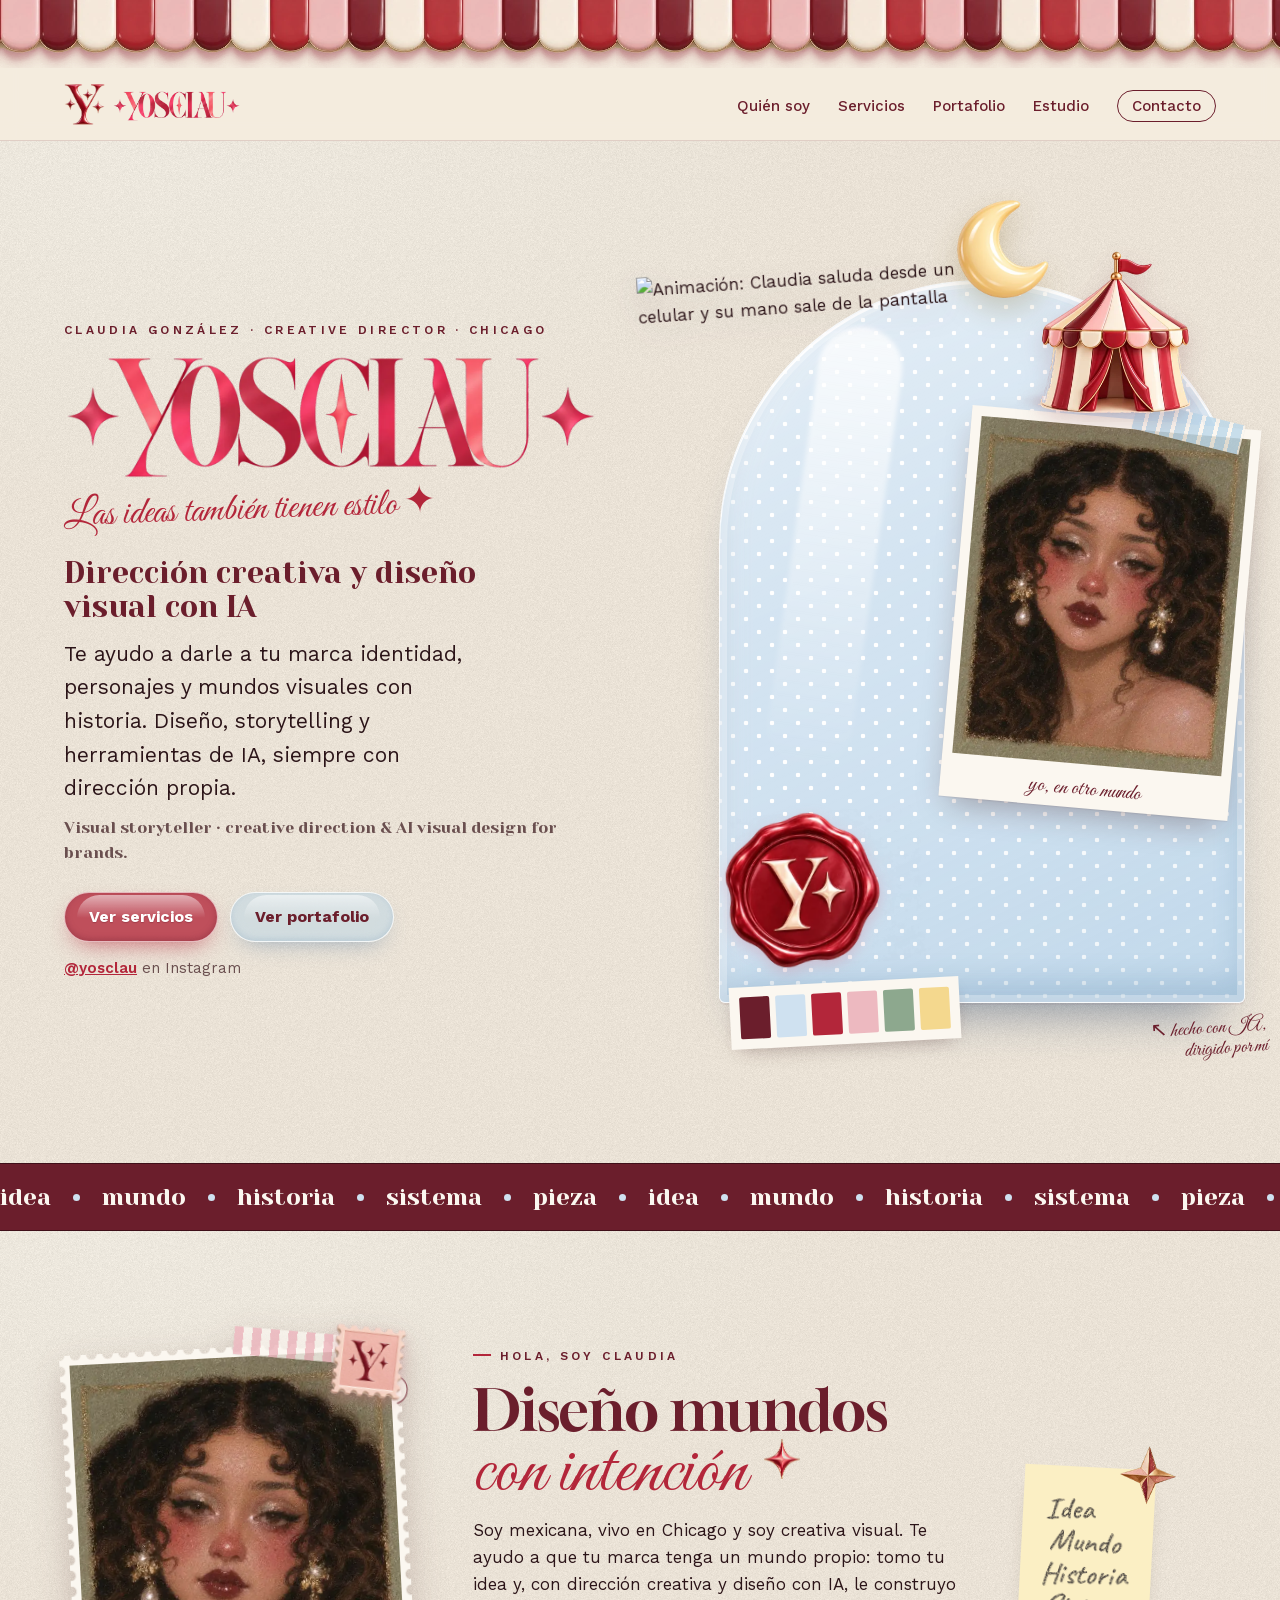
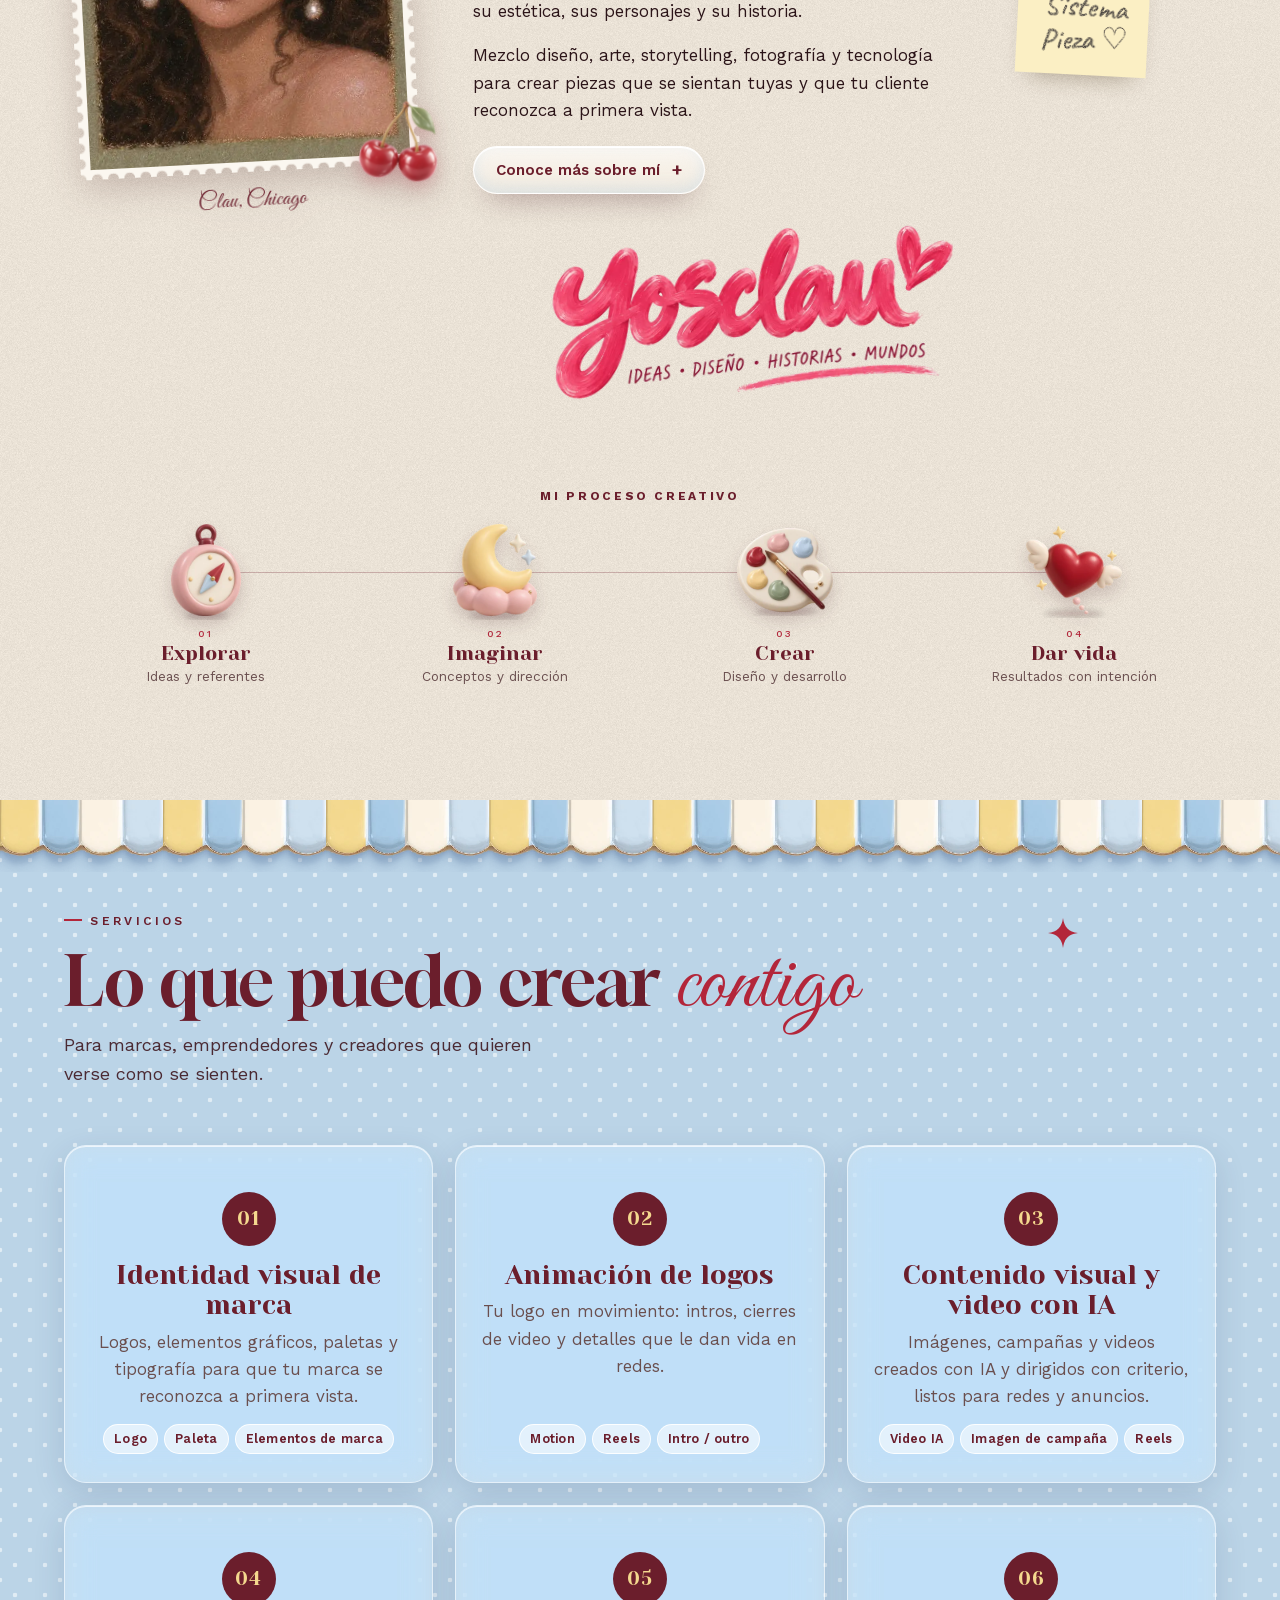
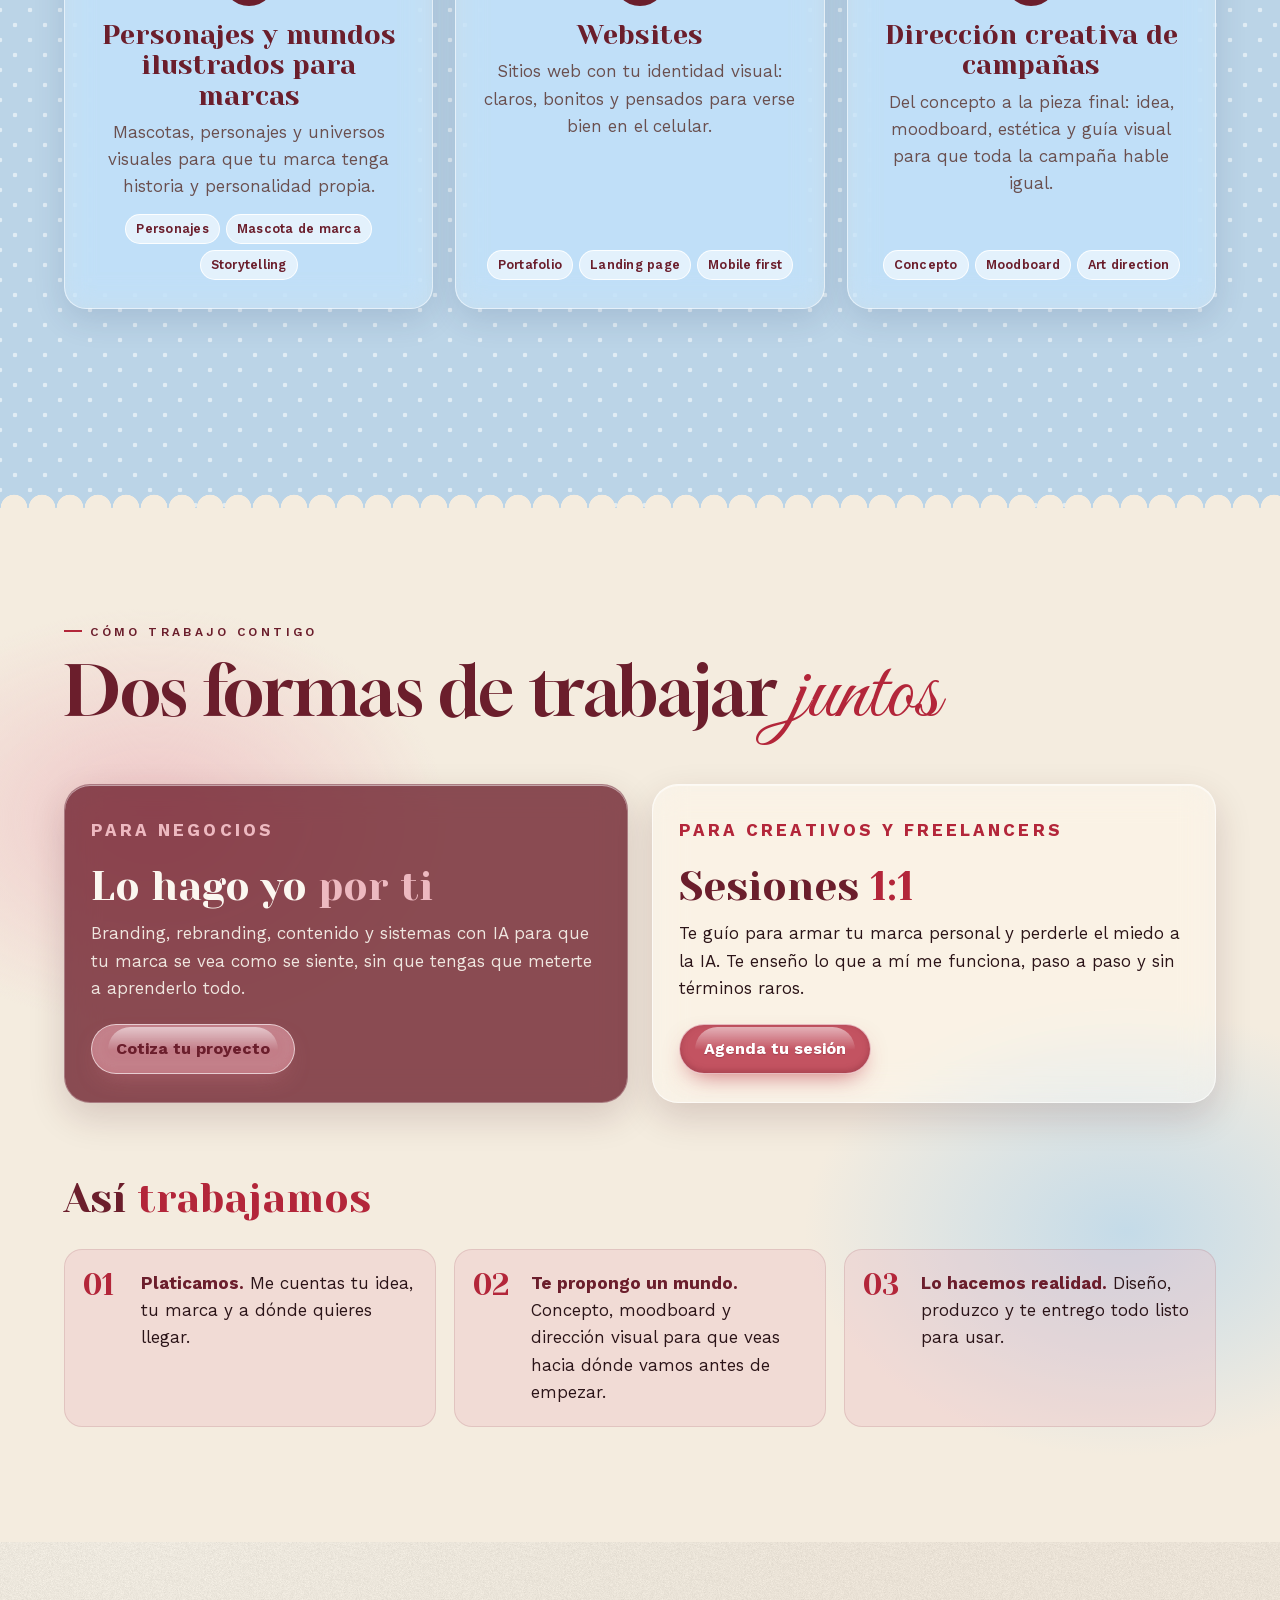
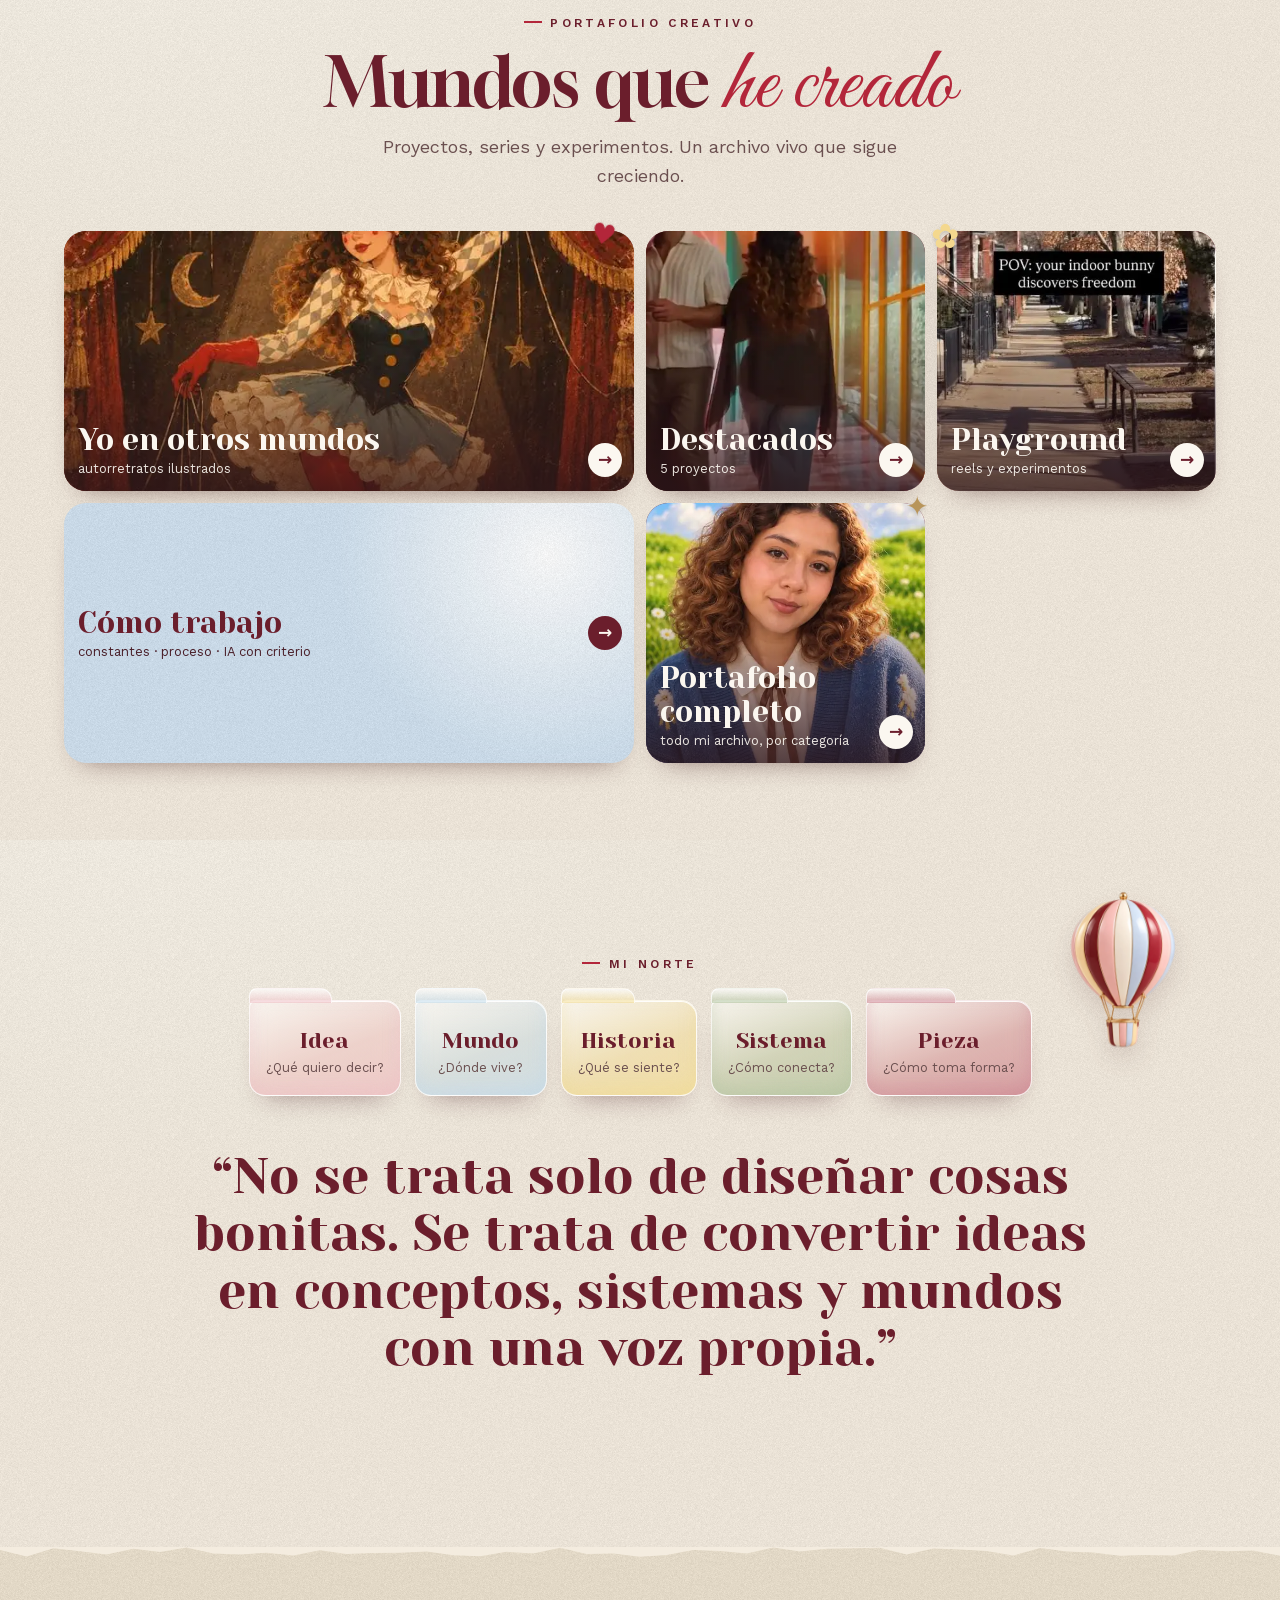
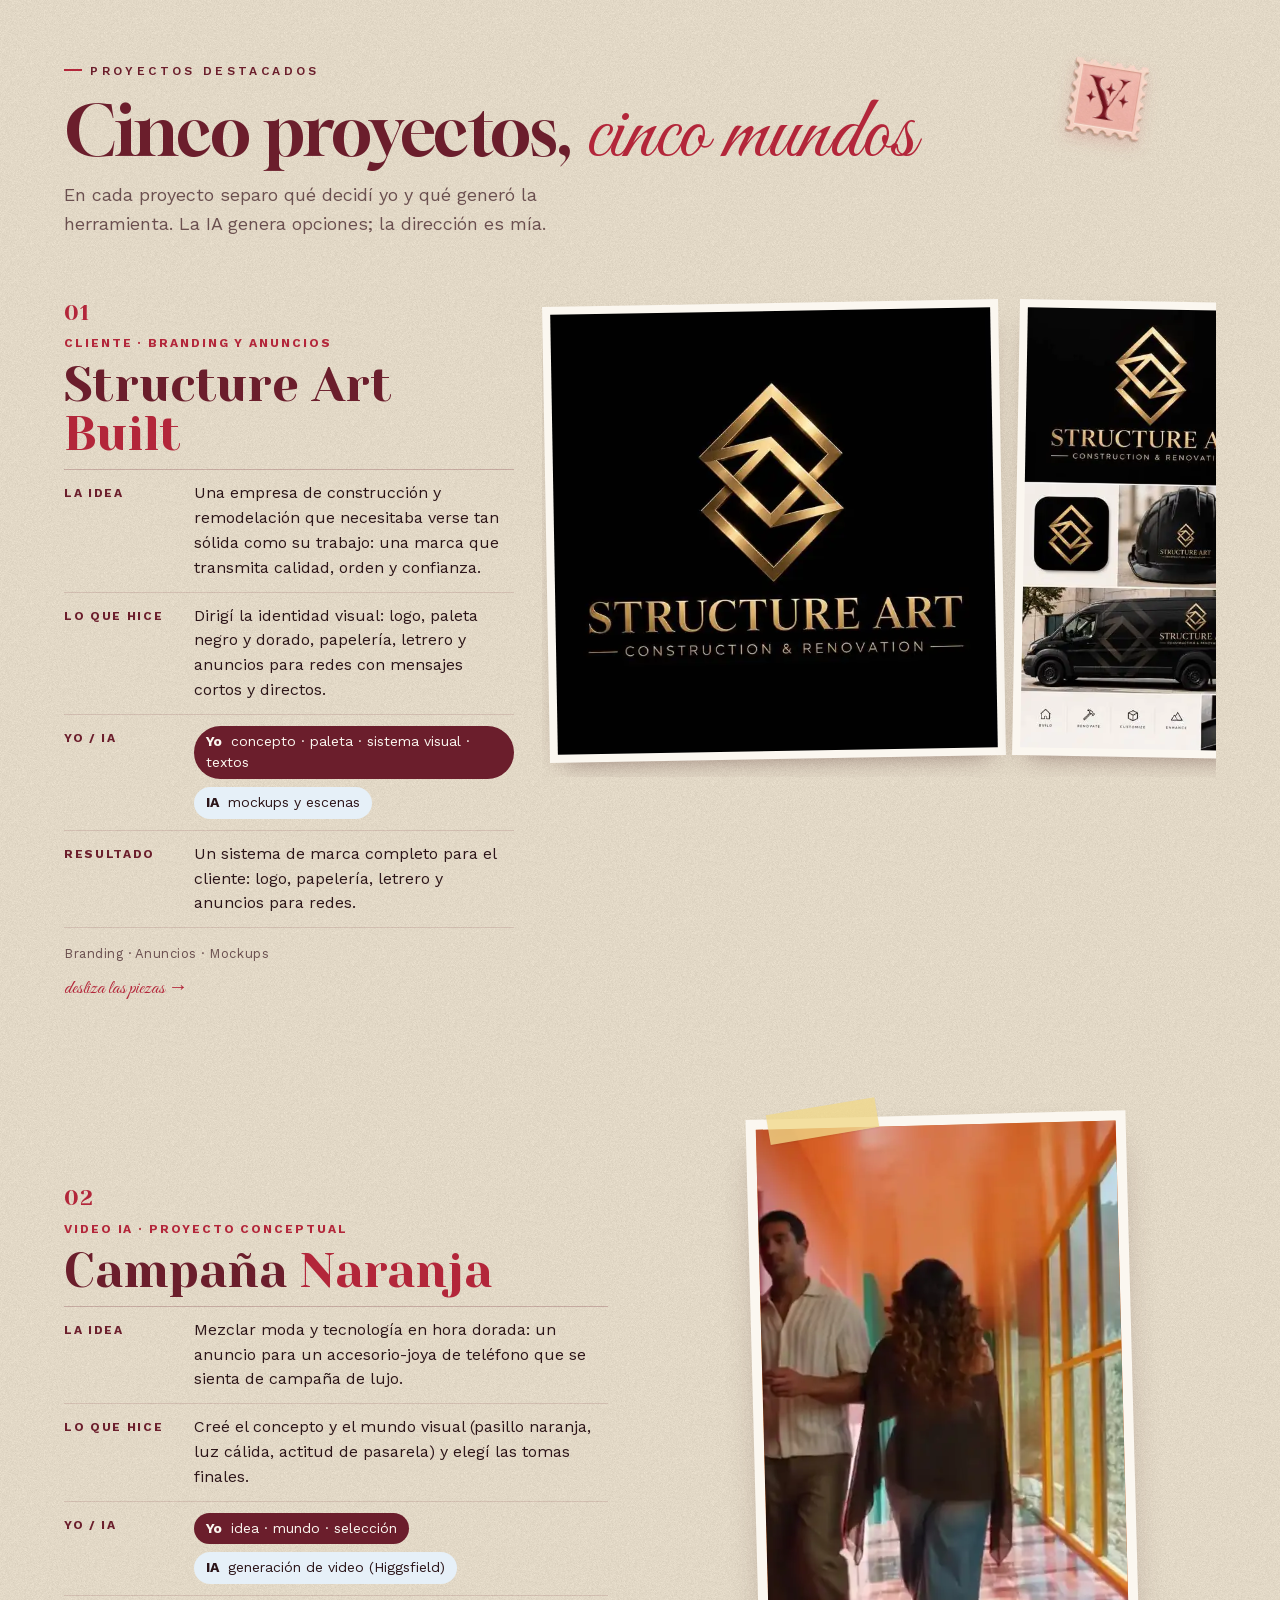
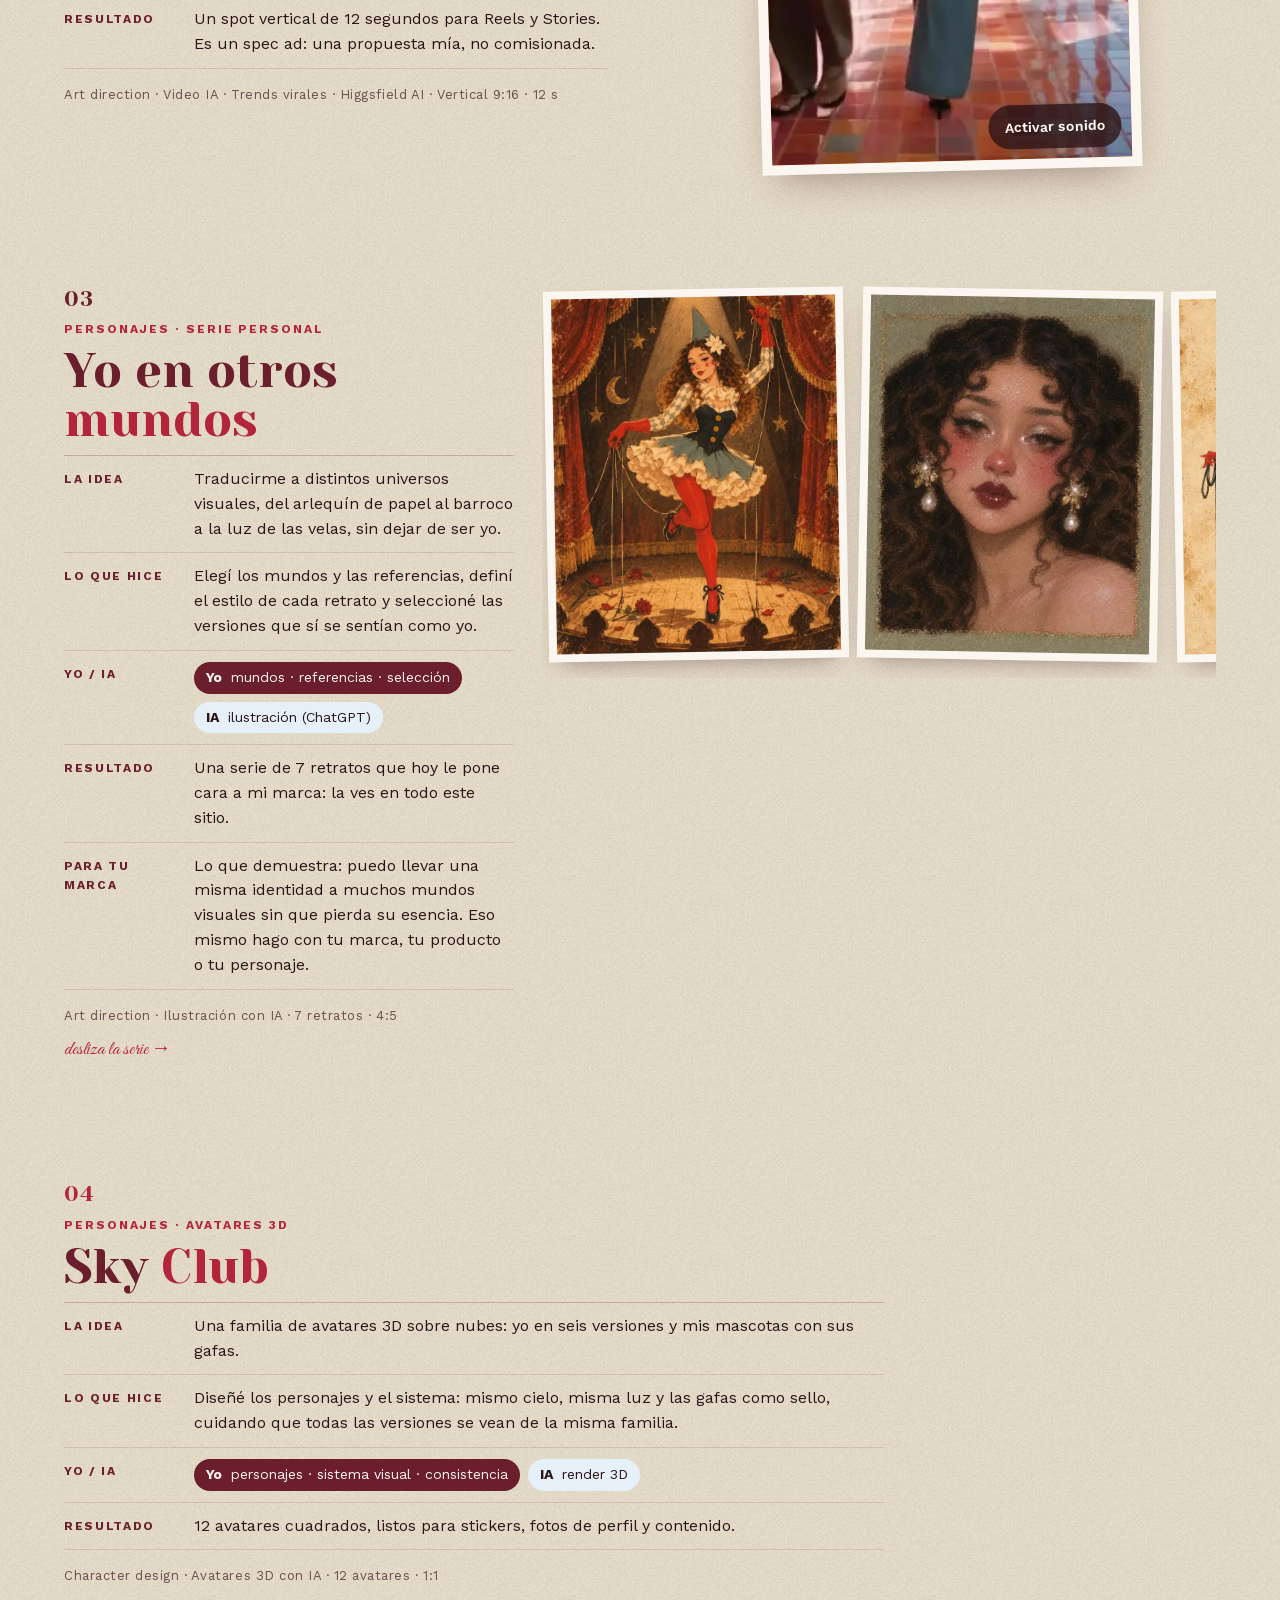
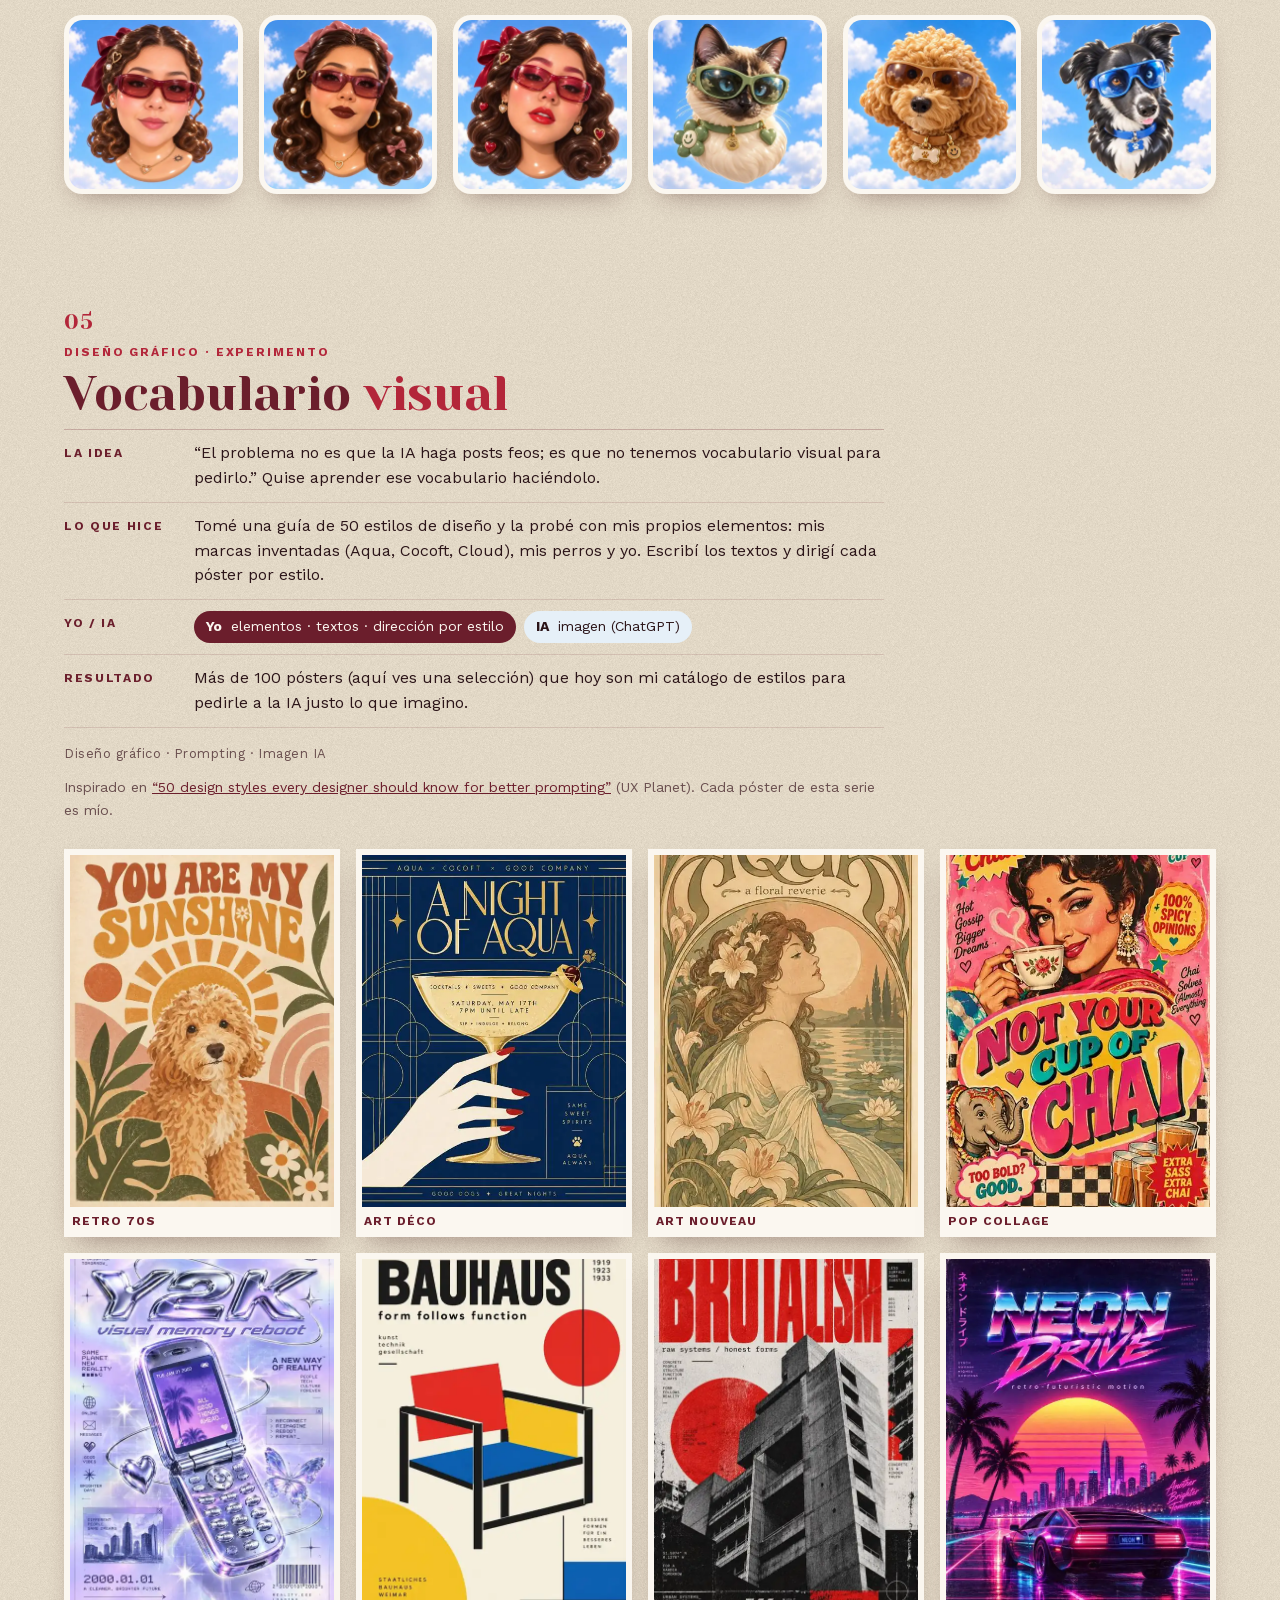
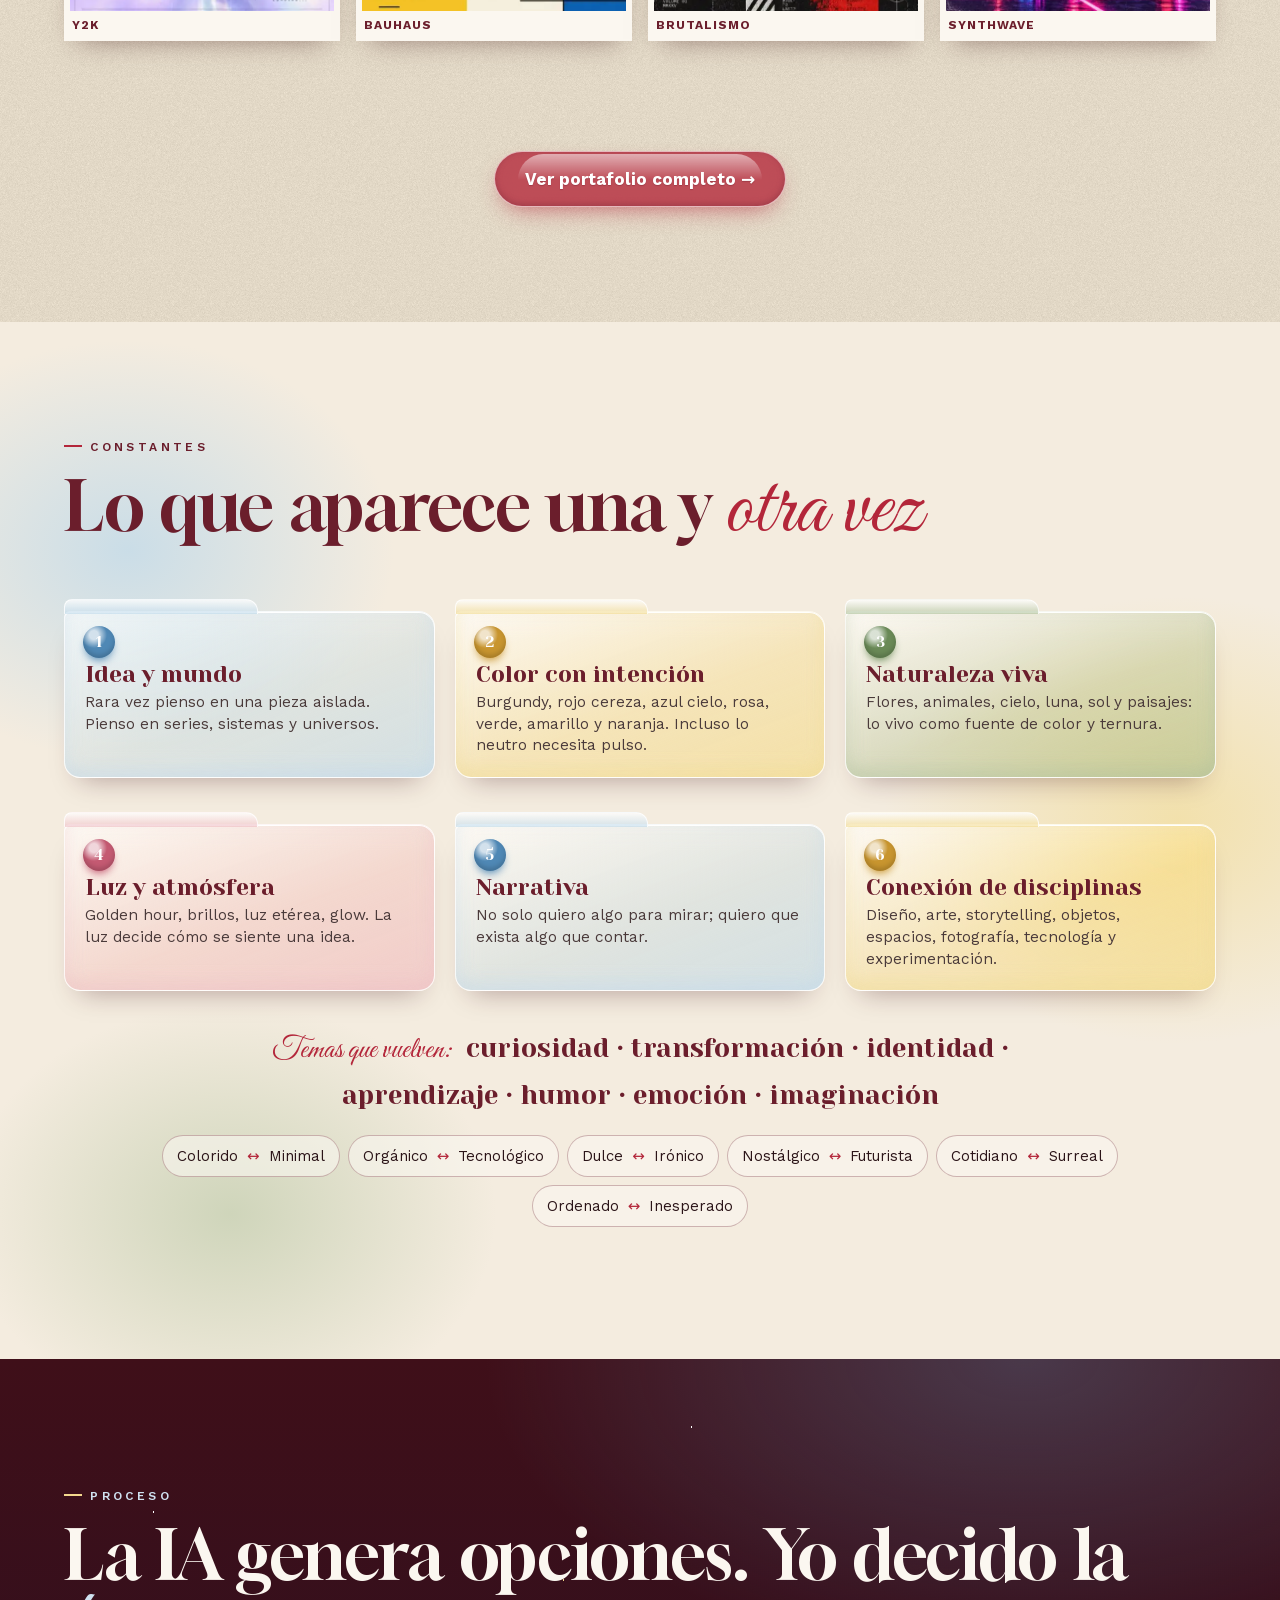
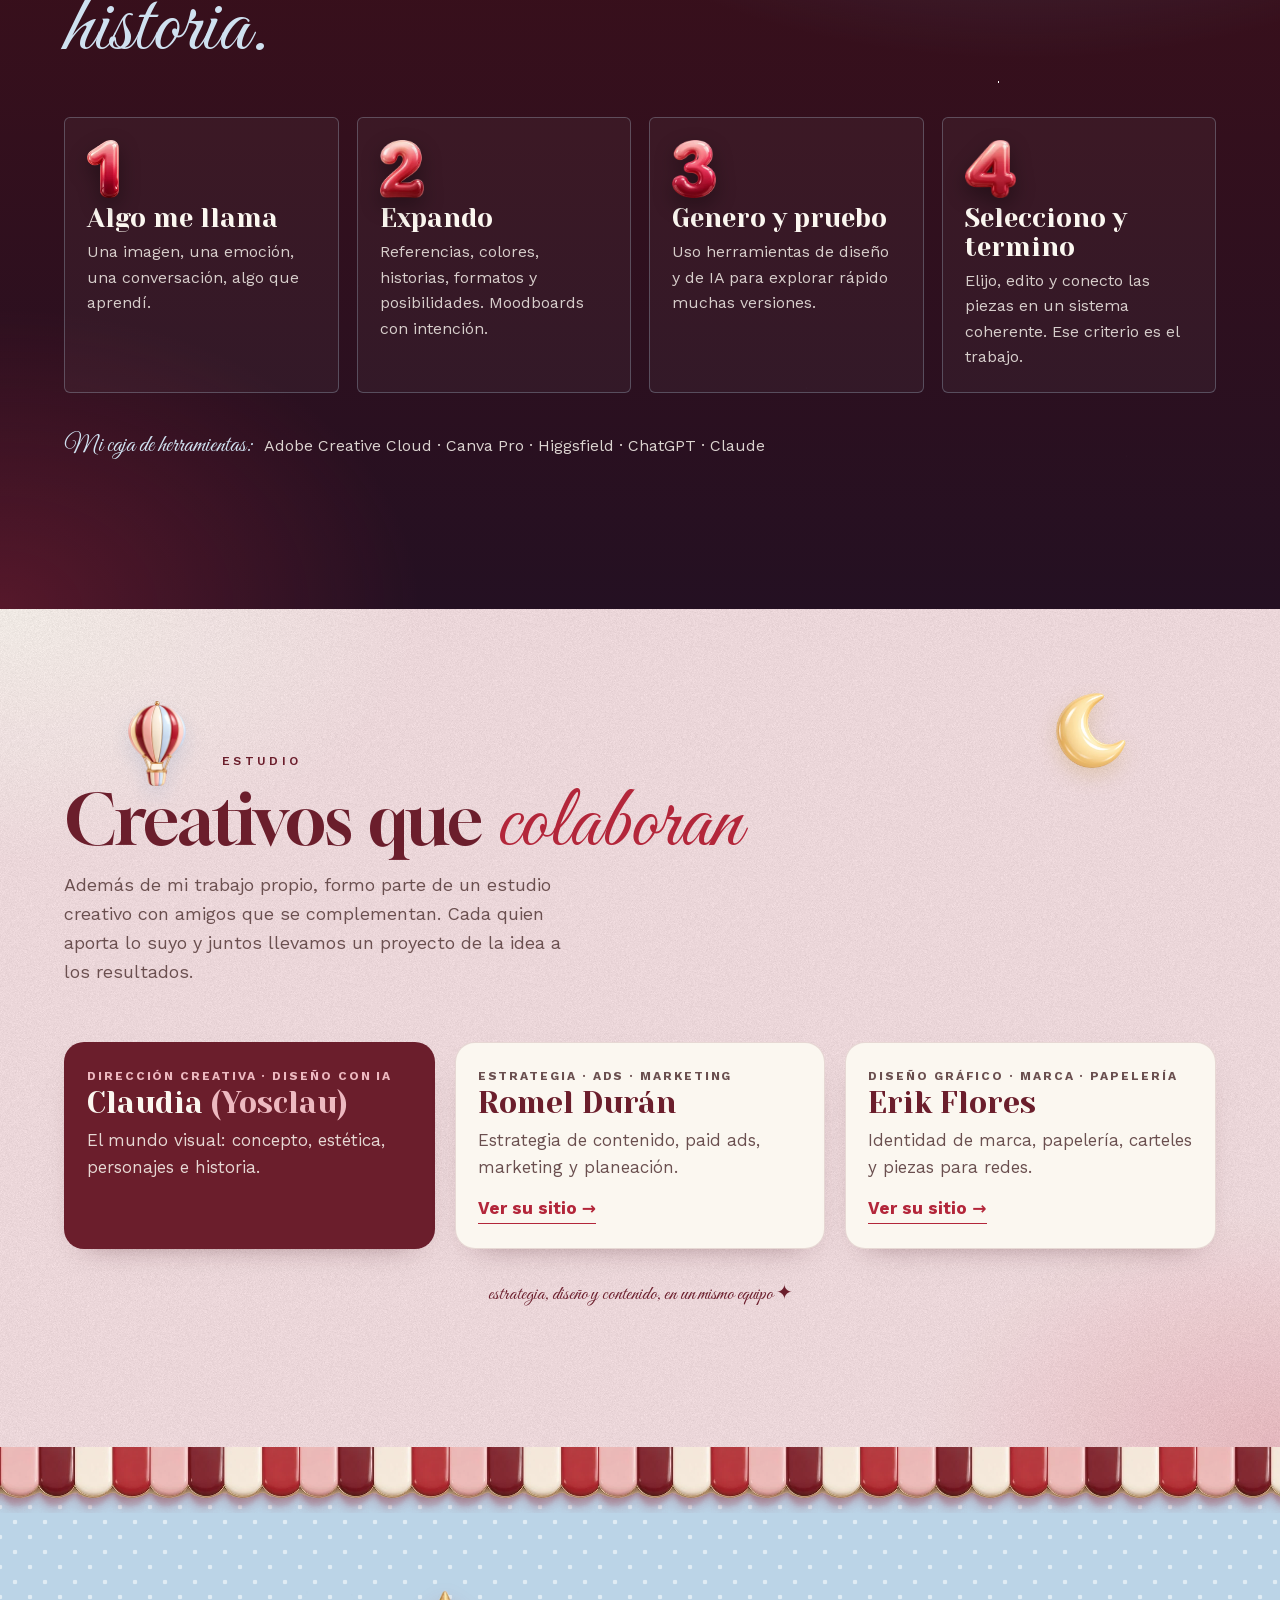
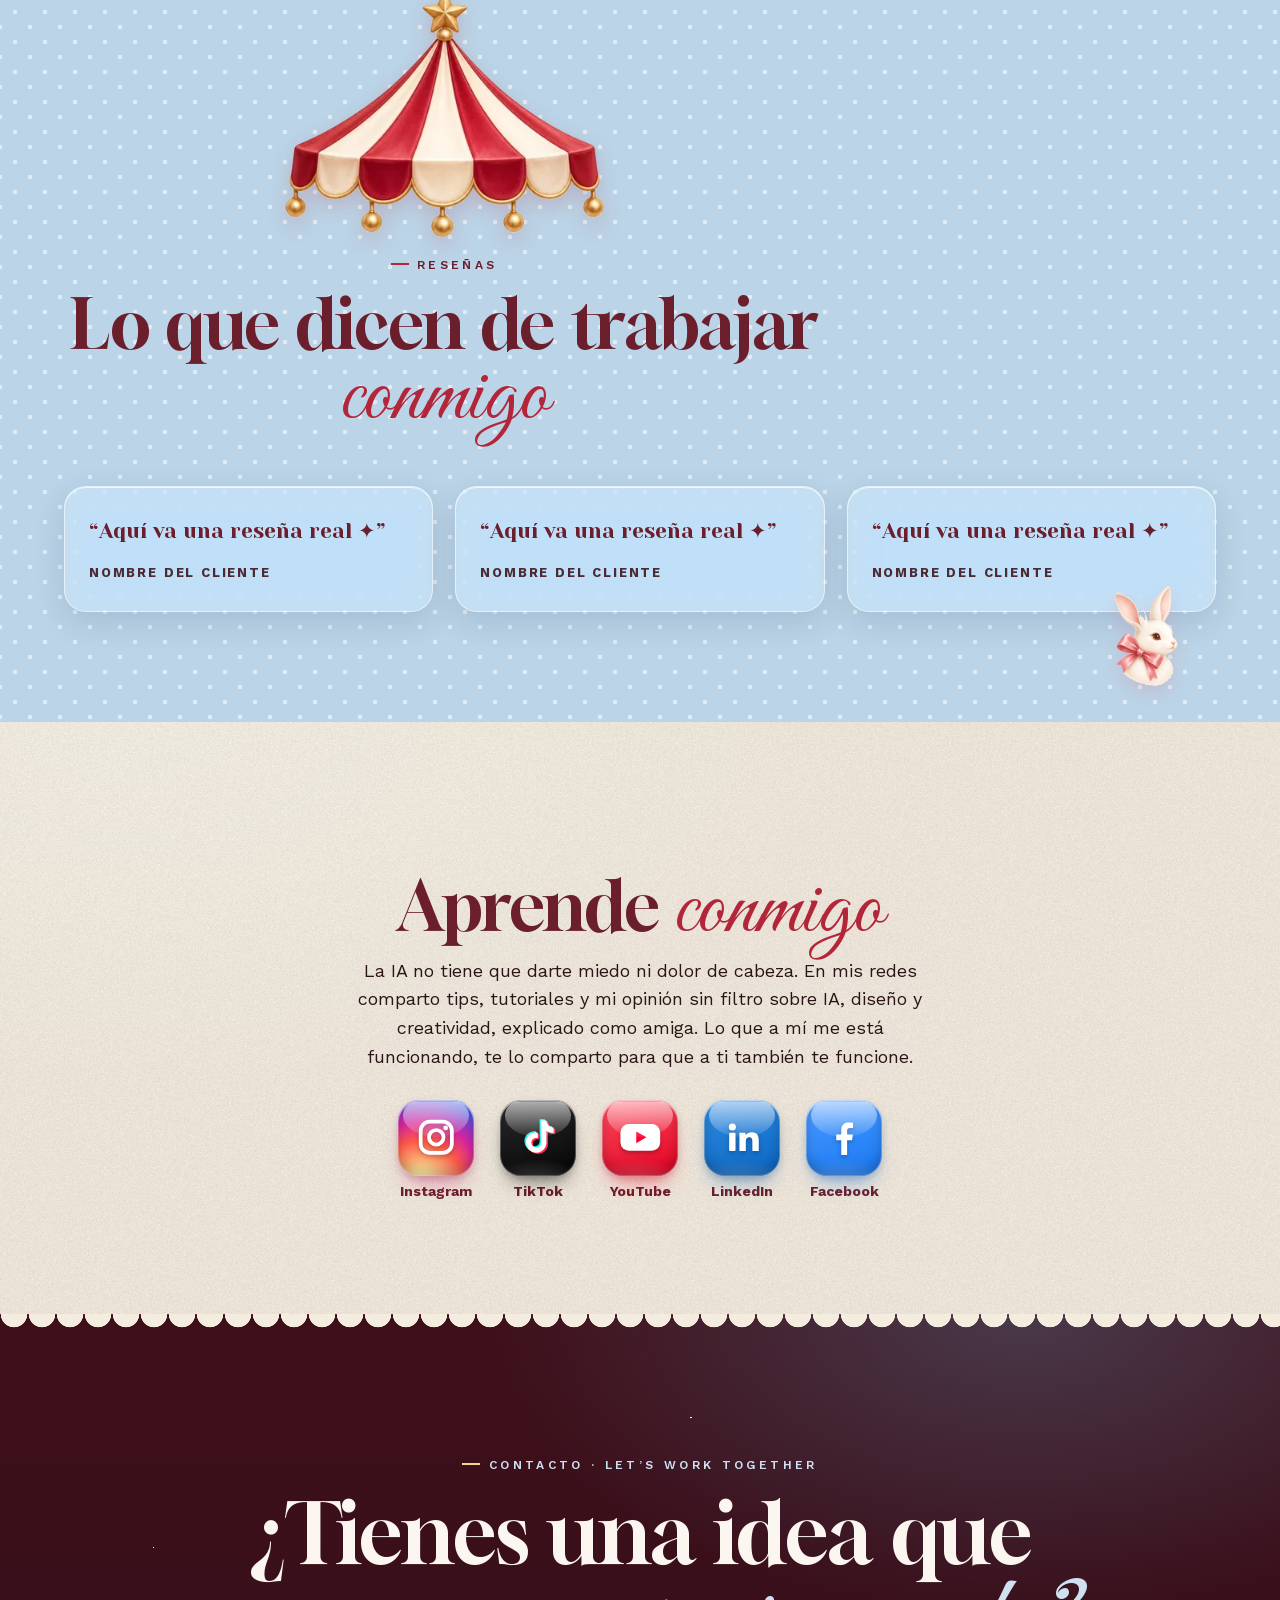
==== v3/index.html @ a11b2038 "v3 preview (redesign) part 1" ====
<!doctype html>
<html lang="es">
<head>
<meta charset="utf-8">
<meta name="viewport" content="width=device-width, initial-scale=1, viewport-fit=cover">
<title>Yosclau · Claudia González · Dirección creativa y diseño visual con IA</title>
<meta name="description" content="Yosclau es Claudia González: dirección creativa, identidad visual, contenido y video con IA, personajes, mundos y websites para marcas. Portafolio creativo y contacto. Chicago.">
<meta name="theme-color" content="#6b1e2c">
<meta name="robots" content="noindex">
<meta property="og:title" content="Yosclau · Claudia González · Dirección creativa y diseño visual con IA">
<meta property="og:description" content="Las ideas también tienen estilo. Identidad visual, contenido con IA, personajes, mundos y websites para marcas.">
<meta property="og:type" content="website">
<meta property="og:image" content="https://yosclau.github.io/og.png?v=logo2">
<meta property="og:image:width" content="1200">
<meta property="og:image:height" content="630">
<meta property="og:url" content="https://yosclau.github.io/v3/">
<meta name="twitter:card" content="summary_large_image">
<meta name="twitter:image" content="https://yosclau.github.io/og.png?v=logo2">
<link rel="icon" href="favicon-32.png" sizes="32x32" type="image/png">
<link rel="icon" href="favicon-64.png" sizes="64x64" type="image/png">
<link rel="apple-touch-icon" href="apple-touch-icon.png">
<link rel="preload" href="media/v3g/banda-rosa.webp" as="image">
<link rel="preload" href="media/brand/logo-yosclau.webp" as="image">
<link rel="preload" href="fonts/gloock-normal.woff2" as="font" type="font/woff2" crossorigin>
<link rel="stylesheet" href="styles.css">
<link rel="stylesheet" href="test.css">
<link rel="stylesheet" href="v2.css">
<link rel="stylesheet" href="v3.css">
<link rel="stylesheet" href="v3g.css?v=3q">
</head>
<body>
<a class="skip" href="#main">Saltar al contenido</a>
<div class="toldo" aria-hidden="true"></div>

<header class="topbar" id="top">
  <a class="wordmark" href="#inicio" aria-label="Yosclau, inicio"><img class="wm-y" src="media/v3g/y-mono.webp" alt="" width="223" height="240"><img class="wm-logo" src="media/brand/logo-yosclau-sm.webp" alt="" width="420" height="99"></a>
  <nav aria-label="Secciones">
    <ul>
      <li class="hide-sm"><a href="#sobre-mi">Quién soy</a></li>
      <li><a href="#servicios">Servicios</a></li>
      <li><a href="portafolio.html">Portafolio</a></li>
      <li class="hide-sm"><a href="#estudio">Estudio</a></li>
      <li><a class="pill" href="#contacto">Contacto</a></li>
    </ul>
  </nav>
</header>

<main id="main">
<!-- ============ HERO · papel + collage ============ -->
<section class="hero paper" id="inicio" aria-labelledby="hero-title">
  <div class="hero-text">
    <p class="kicker">Claudia González · Creative Director · Chicago</p>
    <h1 id="hero-title" class="logo-img"><img src="media/brand/logo-yosclau.webp" alt="YOSCLAU" width="1200" height="282" fetchpriority="high"></h1>
    <p class="script tagline">Las ideas también tienen estilo <span aria-hidden="true">✦</span></p>
    <p class="positioning">Dirección creativa y diseño visual con IA</p>
    <p class="lede">Te ayudo a darle a tu marca identidad, personajes y mundos visuales con historia. Diseño, storytelling y herramientas de IA, siempre con dirección propia.</p>
    <p class="en" lang="en">Visual storyteller · creative direction &amp; AI visual design for brands.</p>
    <div class="ctas">
      <a class="btn btn-solid" href="#servicios">Ver servicios</a>
      <a class="btn btn-line" href="#trabajo">Ver portafolio</a>
    </div>
    <p class="hero-ig"><a href="https://www.instagram.com/yosclau/" rel="noopener" target="_blank">@yosclau</a> en Instagram</p>
  </div>

  <div class="hero-collage" aria-label="Collage de trabajo">
    <div class="arco" aria-hidden="true"><span class="arco-brillo"></span></div>
    <img class="hero-estampa hero-sello" src="media/v3g/sello-rojo.webp" width="300" height="231" alt="" aria-hidden="true" decoding="async">
    <div class="carpa3d" aria-hidden="true"><div class="carpa3d-float"><img class="carpa-img" src="media/v3g/carpa.webp" width="380" height="324" alt="" decoding="async"><img class="luna3d" src="media/v3g/luna.webp" width="243" height="260" alt=""></div></div>
    <img class="hero-phone" src="/v3/tm/telefono.webp?v=3q" width="360" height="523" alt="Animación: Claudia saluda desde un celular y su mano sale de la pantalla" decoding="async">
    <figure class="polaroid p-side">
      <span class="tape tape-b" aria-hidden="true"></span>
      <img src="/m/yo-perla.webp" width="640" height="800" alt="Autorretrato ilustrado de Claudia con aretes de perla, de la serie Yo en otros mundos">
      <figcaption class="script">yo, en otro mundo</figcaption>
    </figure>
    <ul class="swatches" aria-label="Paleta">
      <li style="--c:#6b1e2c">burgundy</li>
      <li style="--c:#bcd8ea">cielo</li>
      <li style="--c:#b3263a">cereza</li>
      <li style="--c:#edb9c0">rosa</li>
      <li style="--c:#7e9a6b">verde</li>
      <li style="--c:#f1d98a">mantequilla</li>
    </ul>
    <p class="note script" aria-hidden="true">↖ hecho con IA,<br>dirigido por mí</p>
    <span class="spark s1" aria-hidden="true">✦</span><span class="spark s2" aria-hidden="true">✧</span><span class="spark s3" aria-hidden="true">✦</span>
  </div>
</section>

<div class="marquee" aria-hidden="true">
  <div class="marquee-track">
    <span>idea</span><i>✦</i><span>mundo</span><i>✦</i><span>historia</span><i>✦</i><span>sistema</span><i>✦</i><span>pieza</span><i>✦</i><span>idea</span><i>✦</i><span>mundo</span><i>✦</i><span>historia</span><i>✦</i><span>sistema</span><i>✦</i><span>pieza</span><i>✦</i>
  </div>
</div>

<svg width="0" height="0" style="position:absolute" aria-hidden="true" focusable="false"><filter id="lapiz" x="-5%" y="-5%" width="110%" height="110%"><feTurbulence type="fractalNoise" baseFrequency="1.3" numOctaves="2" seed="7" result="n"/><feDisplacementMap in="SourceGraphic" in2="n" scale="1.4" xChannelSelector="R" yChannelSelector="G" result="d"/><feColorMatrix in="n" type="matrix" values="0 0 0 0 0  0 0 0 0 0  0 0 0 0 0  0 0 0 -1.8 1.7" result="g"/><feComposite in="d" in2="g" operator="in"/></filter></svg>
<!-- ============ QUIÉN SOY ============ -->
<section class="about paper" id="sobre-mi" aria-labelledby="about-title">
  <div class="about-grid">
    <figure class="polaroid portrait-slot">
      <span class="washi" aria-hidden="true"></span>
      <img src="/m/yo-perla.webp" width="640" height="800" loading="lazy" alt="Claudia ilustrada como su muñequita, con aretes de perla">
      <figcaption class="script">Clau, Chicago</figcaption>
      <img class="acc-corazon" src="media/v3/corazon.webp" width="220" height="209" alt="" aria-hidden="true" loading="lazy">
      <img class="acc-sello sin-marco" src="media/v3g/estampa-rosa.webp" width="320" height="314" alt="" aria-hidden="true" loading="lazy">
      <img class="acc-cereza sin-marco" src="media/v3g/cereza.webp" width="317" height="320" alt="" aria-hidden="true" loading="lazy">
    </figure>
    <div class="about-text">
      <p class="eyebrow">Hola, soy Claudia</p>
      <h2 id="about-title" class="h2 about-h">Diseño mundos <em>con intención</em> <img class="about-dest" src="media/v3/destello.webp" width="150" height="169" alt="" aria-hidden="true" loading="lazy"></h2>
      <p>Soy mexicana, vivo en Chicago y soy creativa visual. Te ayudo a que tu marca tenga un mundo propio: tomo tu idea y, con dirección creativa y diseño con IA, le construyo su estética, sus personajes y su historia.</p>
      <p>Mezclo diseño, arte, storytelling, fotografía y tecnología para crear piezas que se sientan tuyas y que tu cliente reconozca a primera vista.</p>
      <details class="mas">
        <summary class="pill-glass">Conoce más sobre mí</summary>
        <div class="mas-body">
          <p>Estudio diseño y también soy creadora de contenido. Mi marca personal, <a href="https://www.instagram.com/yosclau/" target="_blank" rel="noopener">@yosclau</a>, es mi laboratorio: ahí pruebo, aprendo y comparto lo que hago.</p>
          <p class="fe-text">Tengo fe en la gente. Y tengo fe en que podemos usar la IA para construir algo mejor, no algo peor. Depende de nosotros, y yo elijo creer.</p>
          <blockquote class="pull">“Mi identidad no vive en una sola estética; vive en cómo combino color, naturaleza, narrativa, objetos y contraste.”</blockquote>
          <ul class="chips" aria-label="Intereses">
            <li>Dirección de arte</li><li>Branding</li><li>Editorial</li><li>Fotografía</li><li>Video</li><li>Tipografía</li><li>3D</li><li>IA</li><li>Surrealismo</li><li>Cine</li><li>Ilustración</li><li>Libros infantiles</li><li>Naturaleza</li>
          </ul>
          <p class="robinsons"><span class="script">keep moving forward</span> Experimentar, equivocarme y seguir.</p>
        </div>
      </details>
      <img class="firma firma-about firma-full" src="media/v3n/yosclau-full.webp?v=3n" width="840" height="354" alt="yosclau: ideas, diseño, historias, mundos" loading="lazy">
    </div>
    <aside class="nota" aria-label="Mi norte">
      <img class="nota-acc" src="media/v3/ic-estrella.webp" width="180" height="185" alt="" aria-hidden="true" loading="lazy">
      <p class="script"><span class="ln ln1">Idea</span><br><span class="ln ln2">Mundo</span><br><span class="ln ln3">Historia</span><br><span class="ln ln4">Sistema</span><br><span class="ln ln5">Pieza <span aria-hidden="true">♡</span></span></p>
    </aside>
  </div>
  <div class="linea-proceso">
    <p class="lp-title">Mi proceso creativo</p>
    <ol class="lp">
      <li><img src="media/v3/ic-explorar.webp" width="176" height="240" alt="" aria-hidden="true" loading="lazy"><div><b><span>01</span> Explorar</b><small>Ideas y referentes</small></div></li>
      <li><img src="media/v3/ic-imaginar.webp" width="210" height="240" alt="" aria-hidden="true" loading="lazy"><div><b><span>02</span> Imaginar</b><small>Conceptos y dirección</small></div></li>
      <li><img src="media/v3/ic-crear.webp" width="240" height="219" alt="" aria-hidden="true" loading="lazy"><div><b><span>03</span> Crear</b><small>Diseño y desarrollo</small></div></li>
      <li><img src="media/v3/ic-darvida.webp" width="240" height="231" alt="" aria-hidden="true" loading="lazy"><div><b><span>04</span> Dar vida</b><small>Resultados con intención</small></div></li>
    </ol>
  </div>
</section>
<!-- ============ SERVICIOS ============ -->
<section class="services" id="servicios" aria-labelledby="srv-title">
  <div class="vidrio-band" aria-hidden="true"></div>
  <header class="section-head">
    <span class="dest d2" aria-hidden="true"><svg viewBox="0 0 40 40" aria-hidden="true" focusable="false"><path d="M20 0C21.6 12.4 27.6 18.4 40 20C27.6 21.6 21.6 27.6 20 40C18.4 27.6 12.4 21.6 0 20C12.4 18.4 18.4 12.4 20 0Z"/></svg></span>
    <p class="eyebrow">Servicios</p>
    <h2 id="srv-title" class="h2">Lo que puedo crear <em>contigo</em></h2>
    <p class="section-sub">Para marcas, emprendedores y creadores que quieren verse como se sienten.</p>
  </header>
  <ol class="srv-grid">
    <li class="srv"><span class="srv-num" aria-hidden="true">01</span><h3>Identidad visual de marca</h3><p>Logos, elementos gráficos, paletas y tipografía para que tu marca se reconozca a primera vista.</p><ul class="srv-tags" aria-label="Incluye"><li>Logo</li><li>Paleta</li><li>Elementos de marca</li></ul></li>
    <li class="srv"><span class="srv-num" aria-hidden="true">02</span><h3>Animación de logos</h3><p>Tu logo en movimiento: intros, cierres de video y detalles que le dan vida en redes.</p><ul class="srv-tags" aria-label="Incluye"><li>Motion</li><li>Reels</li><li>Intro / outro</li></ul></li>
    <li class="srv"><span class="srv-num" aria-hidden="true">03</span><h3>Contenido visual y video con IA</h3><p>Imágenes, campañas y videos creados con IA y dirigidos con criterio, listos para redes y anuncios.</p><ul class="srv-tags" aria-label="Incluye"><li>Video IA</li><li>Imagen de campaña</li><li>Reels</li></ul></li>
    <li class="srv"><span class="srv-num" aria-hidden="true">04</span><h3>Personajes y mundos ilustrados para marcas</h3><p>Mascotas, personajes y universos visuales para que tu marca tenga historia y personalidad propia.</p><ul class="srv-tags" aria-label="Incluye"><li>Personajes</li><li>Mascota de marca</li><li>Storytelling</li></ul></li>
    <li class="srv"><span class="srv-num" aria-hidden="true">05</span><h3>Websites</h3><p>Sitios web con tu identidad visual: claros, bonitos y pensados para verse bien en el celular.</p><ul class="srv-tags" aria-label="Incluye"><li>Portafolio</li><li>Landing page</li><li>Mobile first</li></ul></li>
    <li class="srv"><span class="srv-num" aria-hidden="true">06</span><h3>Dirección creativa de campañas</h3><p>Del concepto a la pieza final: idea, moodboard, estética y guía visual para que toda la campaña hable igual.</p><ul class="srv-tags" aria-label="Incluye"><li>Concepto</li><li>Moodboard</li><li>Art direction</li></ul></li>
  </ol>
  <p class="capab">Art direction · Creative concepting · Visual storytelling · Branding · AI-assisted creative development · Creative content</p>
</section>

<!-- ============ DOS FORMAS DE TRABAJAR JUNTOS ============ -->
<section class="formas paper" id="formas" aria-labelledby="formas-title">
  <header class="section-head">
    <p class="eyebrow">Cómo trabajo contigo</p>
    <h2 id="formas-title" class="h2">Dos formas de trabajar <em>juntos</em></h2>
  </header>
  <div class="offer-grid">
    <article class="offer offer-vino">
      <p class="offer-for">Para negocios</p>
      <h3>Lo hago yo <em>por ti</em></h3>
      <p>Branding, rebranding, contenido y sistemas con IA para que tu marca se vea como se siente, sin que tengas que meterte a aprenderlo todo.</p>
      <a class="btn btn-cream" href="#contacto">Cotiza tu proyecto</a>
    </article>
    <article class="offer offer-crema">
      <p class="offer-for">Para creativos y freelancers</p>
      <h3>Sesiones <em>1:1</em></h3>
      <p>Te guío para armar tu marca personal y perderle el miedo a la IA. Te enseño lo que a mí me funciona, paso a paso y sin términos raros.</p>
      <a class="btn btn-solid" href="https://calendly.com/yosclauuu/30min" target="_blank" rel="noopener">Agenda tu sesión</a>
    </article>
  </div>
  <div class="asi">
    <h3 class="asi-title">Así <em>trabajamos</em></h3>
    <ol class="asi-steps">
      <li><span class="asi-n">01</span><div><b>Platicamos.</b> Me cuentas tu idea, tu marca y a dónde quieres llegar.</div></li>
      <li><span class="asi-n">02</span><div><b>Te propongo un mundo.</b> Concepto, moodboard y dirección visual para que veas hacia dónde vamos antes de empezar.</div></li>
      <li><span class="asi-n">03</span><div><b>Lo hacemos realidad.</b> Diseño, produzco y te entrego todo listo para usar.</div></li>
    </ol>
  </div>
</section>

<!-- ============ PORTAFOLIO CREATIVO · tiles visuales ============ -->
<nav class="hub paper" id="portafolio" aria-labelledby="pf-title">
  <header class="pf-head">
    <p class="eyebrow">Portafolio creativo</p>
    <h2 id="pf-title" class="h2">Mundos que <em>he creado</em></h2>
    <p class="section-sub">Proyectos, series y experimentos. Un archivo vivo que sigue creciendo.</p>
  </header>
  <ul class="hub-grid">
    <li class="tile tile-wide t-night">
      <a href="#p-yo"><img src="/m/yo-marioneta-escena.webp" width="640" height="800" alt="" loading="lazy">
        <span class="tile-text"><b>Yo en otros mundos</b><small>autorretratos ilustrados</small></span><span class="arrow" aria-hidden="true">→</span></a>
      <span class="sticker st-heart" aria-hidden="true">♥</span>
    </li>
    <li class="tile t-sun">
      <a href="#trabajo"><img src="/m/campana-naranja-poster.webp" width="480" height="848" alt="" loading="lazy">
        <span class="tile-text"><b>Destacados</b><small>5 proyectos</small></span><span class="arrow" aria-hidden="true">→</span></a>
    </li>
    <li class="tile t-circus">
      <a href="portafolio.html#playground"><img src="/m/reel-pov-conejo.webp" width="440" height="692" alt="" loading="lazy">
        <span class="tile-text"><b>Playground</b><small>reels y experimentos</small></span><span class="arrow" aria-hidden="true">→</span></a>
      <span class="sticker st-flower" aria-hidden="true">✿</span>
    </li>
    <li class="tile tile-wide t-ice">
      <a href="#proceso"><span class="tile-moon" aria-hidden="true">☾</span>
        <span class="tile-text"><b>Cómo trabajo</b><small>constantes · proceso · IA con criterio</small></span><span class="arrow" aria-hidden="true">→</span></a>
    </li>
    <li class="tile t-rosa">
      <a href="portafolio.html"><img src="/m/cielo-02.webp" width="1000" height="1500" alt="" loading="lazy">
        <span class="tile-text"><b>Portafolio completo</b><small>todo mi archivo, por categoría</small></span><span class="arrow" aria-hidden="true">→</span></a>
      <span class="sticker st-star" aria-hidden="true">✦</span>
    </li>
  </ul>
</nav>

<!-- ============ STATEMENT ============ -->
<section class="statement paper" aria-label="Filosofía creativa">
  <img class="st-globo float f1" data-depth="18" src="media/v3n/globo-pastel.webp?v=3n" width="520" height="760" alt="" aria-hidden="true" loading="lazy">
  <p class="eyebrow">Mi norte</p>
  <ol class="norte">
    <li><b>Idea</b><span>¿Qué quiero decir?</span></li>
    <li><b>Mundo</b><span>¿Dónde vive?</span></li>
    <li><b>Historia</b><span>¿Qué se siente?</span></li>
    <li><b>Sistema</b><span>¿Cómo conecta?</span></li>
    <li><b>Pieza</b><span>¿Cómo toma forma?</span></li>
  </ol>
  <blockquote class="big-quote">
    <p>“No se trata solo de diseñar cosas bonitas. Se trata de convertir ideas en conceptos, sistemas y mundos con una voz propia.”</p>
  </blockquote>
  <p class="script under">crear no empieza en una herramienta, empieza en una posibilidad</p>
</section>

<!-- ============ PROYECTOS DESTACADOS ============ -->
<section class="work" id="trabajo" aria-labelledby="work-title">
  <header class="section-head">
    <img class="acc-y" src="media/v3g/estampa-rosa.webp" width="320" height="314" alt="" aria-hidden="true" loading="lazy">
    <p class="eyebrow">Proyectos destacados</p>
    <h2 id="work-title" class="h2">Cinco proyectos, <em>cinco mundos</em></h2>
    <p class="section-sub">En cada proyecto separo qué decidí yo y qué generó la herramienta. La IA genera opciones; la dirección es mía.</p>
  </header>
  <article class="case wide mood-structure" id="p-structure" data-cat="clientes" aria-labelledby="h-p-structure">
    <div class="case-body">
      <p class="case-num">01</p>
      <p class="case-tag">Cliente · Branding y anuncios</p>
      <h3 id="h-p-structure" class="h3">Structure Art <em>Built</em></h3>
      <dl class="story">
        <div><dt>La idea</dt><dd>Una empresa de construcción y remodelación que necesitaba verse tan sólida como su trabajo: una marca que transmita calidad, orden y confianza.</dd></div>
        <div><dt>Lo que hice</dt><dd>Dirigí la identidad visual: logo, paleta negro y dorado, papelería, letrero y anuncios para redes con mensajes cortos y directos.</dd></div>
        <div><dt>Yo / IA</dt><dd class="yoia"><span><b>Yo</b> concepto · paleta · sistema visual · textos</span><span><b>IA</b> mockups y escenas</span></dd></div>
        <div><dt>Resultado</dt><dd>Un sistema de marca completo para el cliente: logo, papelería, letrero y anuncios para redes.</dd></div>
      </dl>
      <p class="case-meta">Branding · Anuncios · Mockups</p>
      <p class="hint script">desliza las piezas →</p>
    </div>
      <div class="book flexh" role="region" aria-label="Piezas de Structure Art Built" tabindex="0">
      <a href="/m/structure-01.webp" target="_blank" rel="noopener"><img loading="lazy" src="/m/structure-01.webp" width="900" height="900" alt="Logotipo dorado de Structure Art sobre negro"></a>
      <a href="/m/structure-02.webp" target="_blank" rel="noopener"><img loading="lazy" src="/m/structure-02.webp" width="900" height="900" alt="Mockup de papelería y tarjetas de Structure Art"></a>
      <a href="/m/structure-03.webp" target="_blank" rel="noopener"><img loading="lazy" src="/m/structure-03.webp" width="900" height="900" alt="Logo de Structure Art en dorado sobre fondo texturizado"></a>
      <a href="/m/structure-04.webp" target="_blank" rel="noopener"><img loading="lazy" src="/m/structure-04.webp" width="900" height="900" alt="Letrero de Structure Art en fachada"></a>
      <a href="/m/structure-05.webp" target="_blank" rel="noopener"><img loading="lazy" src="/m/structure-05.webp" width="900" height="1125" alt="Anuncio: Built clean. Built custom. Built to last."></a>
      <a href="/m/structure-06.webp" target="_blank" rel="noopener"><img loading="lazy" src="/m/structure-06.webp" width="900" height="1125" alt="Anuncio: Your backyard. Upgraded."></a>
    </div>
  </article>
  <article class="case mood-sun flip" id="p-naranja" data-cat="video" aria-labelledby="h-p-naranja">
    <div class="case-media portrait">
      <span class="tape tape-c" aria-hidden="true"></span>
      <video class="vid has-sound" muted loop playsinline preload="metadata" poster="/m/campana-naranja-poster.webp" aria-label="Video: spec ad conceptual en un pasillo naranja">
        <source src="/m/campana-naranja.mp4" type="video/mp4">
      </video>
      <button class="sound" type="button" aria-pressed="false">Activar sonido</button>
    </div>
    <div class="case-body">
      <p class="case-num">02</p>
      <p class="case-tag">Video IA · Proyecto conceptual</p>
      <h3 id="h-p-naranja" class="h3">Campaña <em>Naranja</em></h3>
      <dl class="story">
        <div><dt>La idea</dt><dd>Mezclar moda y tecnología en hora dorada: un anuncio para un accesorio-joya de teléfono que se sienta de campaña de lujo.</dd></div>
        <div><dt>Lo que hice</dt><dd>Creé el concepto y el mundo visual (pasillo naranja, luz cálida, actitud de pasarela) y elegí las tomas finales.</dd></div>
        <div><dt>Yo / IA</dt><dd class="yoia"><span><b>Yo</b> idea · mundo · selección</span><span><b>IA</b> generación de video (Higgsfield)</span></dd></div>
        <div><dt>Resultado</dt><dd>Un spot vertical de 12 segundos para Reels y Stories. Es un spec ad: una propuesta mía, no comisionada.</dd></div>
      </dl>
      <p class="case-meta">Art direction · Video IA · Trends virales · Higgsfield AI · Vertical 9:16 · 12 s</p>
    </div>
  </article>
  <article class="case mood-night wide" id="p-yo" data-cat="personajes" aria-labelledby="h-p-yo">
    <div class="case-body">
      <p class="case-num">03</p>
      <p class="case-tag">Personajes · Serie personal</p>
      <h3 id="h-p-yo" class="h3">Yo en otros <em>mundos</em></h3>
      <dl class="story">
        <div><dt>La idea</dt><dd>Traducirme a distintos universos visuales, del arlequín de papel al barroco a la luz de las velas, sin dejar de ser yo.</dd></div>
        <div><dt>Lo que hice</dt><dd>Elegí los mundos y las referencias, definí el estilo de cada retrato y seleccioné las versiones que sí se sentían como yo.</dd></div>
        <div><dt>Yo / IA</dt><dd class="yoia"><span><b>Yo</b> mundos · referencias · selección</span><span><b>IA</b> ilustración (ChatGPT)</span></dd></div>
        <div><dt>Resultado</dt><dd>Una serie de 7 retratos que hoy le pone cara a mi marca: la ves en todo este sitio.</dd></div>
        <div><dt>Para tu marca</dt><dd>Lo que demuestra: puedo llevar una misma identidad a muchos mundos visuales sin que pierda su esencia. Eso mismo hago con tu marca, tu producto o tu personaje.</dd></div>
      </dl>
      <p class="case-meta">Art direction · Ilustración con IA · 7 retratos · 4:5</p>
      <p class="hint script">desliza la serie →</p>
    </div>
    <div class="book portraits" role="region" aria-label="Serie Yo en otros mundos" tabindex="0">
      <a href="/m/yo-marioneta-escena.webp" target="_blank" rel="noopener"><img loading="lazy" src="/m/yo-marioneta-escena.webp" width="640" height="800" alt="Claudia como marioneta en un escenario nocturno con luna y estrellas"></a>
      <a href="/m/yo-perla.webp" target="_blank" rel="noopener"><img loading="lazy" src="/m/yo-perla.webp" width="640" height="800" alt="Claudia con aretes de perla, retrato editorial"></a>
      <a href="/m/yo-arlequin.webp" target="_blank" rel="noopener"><img loading="lazy" src="/m/yo-arlequin.webp" width="640" height="800" alt="Claudia como arlequín de papel, estilo vintage"></a>
      <a href="/m/yo-barroco.webp" target="_blank" rel="noopener"><img loading="lazy" src="/m/yo-barroco.webp" width="640" height="800" alt="Claudia escribiendo una carta a la luz de las velas, estilo barroco"></a>
      <a href="/m/yo-jardin.webp" target="_blank" rel="noopener"><img loading="lazy" src="/m/yo-jardin.webp" width="640" height="800" alt="Claudia en un jardín al atardecer"></a>
      <a href="/m/yo-margaritas.webp" target="_blank" rel="noopener"><img loading="lazy" src="/m/yo-margaritas.webp" width="640" height="800" alt="Claudia con cárdigan de margaritas, estilo acogedor"></a>
      <a href="/m/yo-verano.webp" target="_blank" rel="noopener"><img loading="lazy" src="/m/yo-verano.webp" width="640" height="800" alt="Claudia en estilo caricatura de verano"></a>
    </div>
  </article>
  <article class="case avatares" id="p-sky" data-cat="personajes" aria-labelledby="h-p-sky">
    <div class="case-body">
      <p class="case-num">04</p>
      <p class="case-tag">Personajes · Avatares 3D</p>
      <h3 id="h-p-sky" class="h3">Sky <em>Club</em></h3>
      <dl class="story">
        <div><dt>La idea</dt><dd>Una familia de avatares 3D sobre nubes: yo en seis versiones y mis mascotas con sus gafas.</dd></div>
        <div><dt>Lo que hice</dt><dd>Diseñé los personajes y el sistema: mismo cielo, misma luz y las gafas como sello, cuidando que todas las versiones se vean de la misma familia.</dd></div>
        <div><dt>Yo / IA</dt><dd class="yoia"><span><b>Yo</b> personajes · sistema visual · consistencia</span><span><b>IA</b> render 3D</span></dd></div>
        <div><dt>Resultado</dt><dd>12 avatares cuadrados, listos para stickers, fotos de perfil y contenido.</dd></div>
      </dl>
      <p class="case-meta">Character design · Avatares 3D con IA · 12 avatares · 1:1</p>
    </div>
    <ul class="avatar-grid six" aria-label="Avatares Sky Club">
      <li><a href="/m/avatar-01.webp" target="_blank" rel="noopener"><img loading="lazy" src="/m/avatar-01.webp" width="900" height="900" alt="Avatar 3D de Claudia con gafas rojas y moño, sobre nubes"></a></li>
      <li><a href="/m/avatar-03.webp" target="_blank" rel="noopener"><img loading="lazy" src="/m/avatar-03.webp" width="900" height="900" alt="Avatar 3D de Claudia con gafas oscuras y aretes"></a></li>
      <li><a href="/m/avatar-05.webp" target="_blank" rel="noopener"><img loading="lazy" src="/m/avatar-05.webp" width="900" height="900" alt="Avatar 3D de Claudia con moños rojos"></a></li>
      <li><a href="/m/avatar-07.webp" target="_blank" rel="noopener"><img loading="lazy" src="/m/avatar-07.webp" width="900" height="900" alt="Avatar 3D de gato siamés con gafas sobre nubes"></a></li>
      <li><a href="/m/avatar-08.webp" target="_blank" rel="noopener"><img loading="lazy" src="/m/avatar-08.webp" width="900" height="900" alt="Avatar 3D de perrito de pelo rizado con gafas"></a></li>
      <li><a href="/m/avatar-11.webp" target="_blank" rel="noopener"><img loading="lazy" src="/m/avatar-11.webp" width="900" height="900" alt="Avatar 3D de border collie con gafas azules"></a></li>
    </ul>
  </article>
  <article class="case vocab" id="p-vocab" data-cat="grafico" aria-labelledby="h-p-vocab">
    <div class="case-body">
      <p class="case-num">05</p>
      <p class="case-tag">Diseño gráfico · Experimento</p>
      <h3 id="h-p-vocab" class="h3">Vocabulario <em>visual</em></h3>
      <dl class="story">
        <div><dt>La idea</dt><dd>“El problema no es que la IA haga posts feos; es que no tenemos vocabulario visual para pedirlo.” Quise aprender ese vocabulario haciéndolo.</dd></div>
        <div><dt>Lo que hice</dt><dd>Tomé una guía de 50 estilos de diseño y la probé con mis propios elementos: mis marcas inventadas (Aqua, Cocoft, Cloud), mis perros y yo. Escribí los textos y dirigí cada póster por estilo.</dd></div>
        <div><dt>Yo / IA</dt><dd class="yoia"><span><b>Yo</b> elementos · textos · dirección por estilo</span><span><b>IA</b> imagen (ChatGPT)</span></dd></div>
        <div><dt>Resultado</dt><dd>Más de 100 pósters (aquí ves una selección) que hoy son mi catálogo de estilos para pedirle a la IA justo lo que imagino.</dd></div>
      </dl>
      <p class="case-meta">Diseño gráfico · Prompting · Imagen IA</p>
      <p class="credit">Inspirado en <a href="https://uxplanet.org/50-design-styles-every-designer-should-know-for-better-prompting-56c09d55db62" target="_blank" rel="noopener">“50 design styles every designer should know for better prompting”</a> (UX Planet). Cada póster de esta serie es mío.</p>
    </div>
    <ul class="vocab-grid" aria-label="Pósters por estilo de diseño">
      <li><a href="/m/estilo-01.webp" target="_blank" rel="noopener"><img loading="lazy" src="/m/estilo-01.webp" width="560" height="747" alt="Póster en estilo Retro 70s"><span>Retro 70s</span></a></li>
      <li><a href="/m/estilo-02.webp" target="_blank" rel="noopener"><img loading="lazy" src="/m/estilo-02.webp" width="560" height="700" alt="Póster en estilo Art déco"><span>Art déco</span></a></li>
      <li><a href="/m/estilo-03.webp" target="_blank" rel="noopener"><img loading="lazy" src="/m/estilo-03.webp" width="472" height="840" alt="Póster en estilo Art nouveau"><span>Art nouveau</span></a></li>
      <li><a href="/m/estilo-04.webp" target="_blank" rel="noopener"><img loading="lazy" src="/m/estilo-04.webp" width="472" height="840" alt="Póster en estilo Pop collage"><span>Pop collage</span></a></li>
      <li><a href="/m/estilo-05.webp" target="_blank" rel="noopener"><img loading="lazy" src="/m/estilo-05.webp" width="560" height="840" alt="Póster en estilo Y2K"><span>Y2K</span></a></li>
      <li><a href="/m/estilo-06.webp" target="_blank" rel="noopener"><img loading="lazy" src="/m/estilo-06.webp" width="560" height="840" alt="Póster en estilo Bauhaus"><span>Bauhaus</span></a></li>
      <li><a href="/m/estilo-07.webp" target="_blank" rel="noopener"><img loading="lazy" src="/m/estilo-07.webp" width="560" height="840" alt="Póster en estilo Brutalismo"><span>Brutalismo</span></a></li>
      <li><a href="/m/estilo-08.webp" target="_blank" rel="noopener"><img loading="lazy" src="/m/estilo-08.webp" width="560" height="747" alt="Póster en estilo Synthwave"><span>Synthwave</span></a></li>
    </ul>
  </article>
  <div class="more-wrap"><a class="btn btn-solid btn-more" href="portafolio.html">Ver portafolio completo →</a></div>
</section>

<!-- ============ MI MANERA DE MIRAR · jardín ============ -->
<section class="mirada paper" id="mirada" aria-labelledby="mirada-title">
  <header class="section-head">
    <p class="eyebrow">Constantes</p>
    <h2 id="mirada-title" class="h2">Lo que aparece una y <em>otra vez</em></h2>
  </header>
  <ol class="constants">
    <li style="--c:#6b1e2c"><span class="n">1</span><h3>Idea y mundo</h3><p>Rara vez pienso en una pieza aislada. Pienso en series, sistemas y universos.</p></li>
    <li style="--c:#b3263a"><span class="n">2</span><h3>Color con intención</h3><p>Burgundy, rojo cereza, azul cielo, rosa, verde, amarillo y naranja. Incluso lo neutro necesita pulso.</p></li>
    <li style="--c:#7e9a6b"><span class="n">3</span><h3>Naturaleza viva</h3><p>Flores, animales, cielo, luna, sol y paisajes: lo vivo como fuente de color y ternura.</p></li>
    <li style="--c:#c99a3e"><span class="n">4</span><h3>Luz y atmósfera</h3><p>Golden hour, brillos, luz etérea, glow. La luz decide cómo se siente una idea.</p></li>
    <li style="--c:#5d86a6"><span class="n">5</span><h3>Narrativa</h3><p>No solo quiero algo para mirar; quiero que exista algo que contar.</p></li>
    <li style="--c:#d0708a"><span class="n">6</span><h3>Conexión de disciplinas</h3><p>Diseño, arte, storytelling, objetos, espacios, fotografía, tecnología y experimentación.</p></li>
  </ol>
  <p class="themes"><span>Temas que vuelven:</span> curiosidad · transformación · identidad · aprendizaje · humor · emoción · imaginación</p>
  <ul class="contrasts" aria-label="Contrastes que me atraen">
    <li>Colorido <i>↔</i> Minimal</li><li>Orgánico <i>↔</i> Tecnológico</li><li>Dulce <i>↔</i> Irónico</li><li>Nostálgico <i>↔</i> Futurista</li><li>Cotidiano <i>↔</i> Surreal</li><li>Ordenado <i>↔</i> Inesperado</li>
  </ul>
</section>

<!-- ============ CÓMO TRABAJO CON IA · noche ============ -->
<section class="night" id="proceso" aria-labelledby="ia-title">
  <span class="moon" aria-hidden="true"></span>
  <header class="section-head">
    <p class="eyebrow">Proceso</p>
    <h2 id="ia-title" class="h2">La IA genera opciones. Yo decido la <em>historia.</em></h2>
  </header>
  <ol class="steps">
    <li><span class="sn sn3d"><img src="media/v3/n1.webp" width="120" height="160" alt="1" loading="lazy"></span><h3>Algo me llama</h3><p>Una imagen, una emoción, una conversación, algo que aprendí.</p></li>
    <li><span class="sn sn3d"><img src="media/v3/n2.webp" width="120" height="160" alt="2" loading="lazy"></span><h3>Expando</h3><p>Referencias, colores, historias, formatos y posibilidades. Moodboards con intención.</p></li>
    <li><span class="sn sn3d"><img src="media/v3/n3.webp" width="120" height="160" alt="3" loading="lazy"></span><h3>Genero y pruebo</h3><p>Uso herramientas de diseño y de IA para explorar rápido muchas versiones.</p></li>
    <li><span class="sn sn3d"><img src="media/v3/n4.webp" width="120" height="160" alt="4" loading="lazy"></span><h3>Selecciono y termino</h3><p>Elijo, edito y conecto las piezas en un sistema coherente. Ese criterio es el trabajo.</p></li>
  </ol>
  <p class="tools"><span>Mi caja de herramientas:</span> Adobe Creative Cloud · Canva Pro · Higgsfield · ChatGPT · Claude</p>
</section>


<!-- ============ ESTUDIO · colaboración ============ -->
<section class="studio" id="estudio" aria-labelledby="studio-title">
  <div class="banda banda-cielo" aria-hidden="true"></div>
  <img class="el el-luna" src="media/v3g/luna.webp" width="243" height="260" alt="" aria-hidden="true" loading="lazy">
  <img class="el el-globo" src="media/v3g/globo2.webp" width="240" height="349" alt="" aria-hidden="true" loading="lazy">
  <header class="section-head">
    <p class="eyebrow">Estudio</p>
    <h2 id="studio-title" class="h2">Creativos que <em>colaboran</em></h2>
    <p class="section-sub">Además de mi trabajo propio, formo parte de un estudio creativo con amigos que se complementan. Cada quien aporta lo suyo y juntos llevamos un proyecto de la idea a los resultados.</p>
  </header>
  <ul class="crew">
    <li class="crew-card me"><p class="crew-role">Dirección creativa · diseño con IA</p><h3>Claudia <em>(Yosclau)</em></h3><p>El mundo visual: concepto, estética, personajes e historia.</p></li>
    <li class="crew-card"><p class="crew-role">Estrategia · ads · marketing</p><h3>Romel Durán</h3><p>Estrategia de contenido, paid ads, marketing y planeación.</p><a class="crew-link" href="https://romelduran.sites.tab.bot/" target="_blank" rel="noopener">Ver su sitio <span aria-hidden="true">→</span></a></li>
    <li class="crew-card"><p class="crew-role">Diseño gráfico · marca · papelería</p><h3>Erik Flores</h3><p>Identidad de marca, papelería, carteles y piezas para redes.</p><a class="crew-link" href="https://erikflores.sites.tab.bot/" target="_blank" rel="noopener">Ver su sitio <span aria-hidden="true">→</span></a></li>
  </ul>
  <p class="studio-note script">estrategia, diseño y contenido, en un mismo equipo ✦</p>
</section>

<!-- ============ RESEÑAS ============ -->
<section class="resenas" id="resenas" aria-labelledby="resenas-title">
  <div class="banda banda-rosa" aria-hidden="true"></div>
  <img class="el el-conejita" src="media/v3g/conejita.webp" width="191" height="300" alt="" aria-hidden="true" loading="lazy">
  <header class="section-head">
    <img class="media-carpa" src="media/v3g/media-carpa.webp?v=3p" width="412" height="317" alt="" aria-hidden="true" loading="lazy">
    <p class="eyebrow">Reseñas</p>
    <h2 id="resenas-title" class="h2">Lo que dicen de trabajar <em>conmigo</em></h2>
  </header>
  <ul class="rv-grid">
    <li class="rv"><p class="rv-q">“Aquí va una reseña real ✦”</p><p class="rv-n">Nombre del cliente</p></li>
    <li class="rv"><p class="rv-q">“Aquí va una reseña real ✦”</p><p class="rv-n">Nombre del cliente</p></li>
    <li class="rv"><p class="rv-q">“Aquí va una reseña real ✦”</p><p class="rv-n">Nombre del cliente</p></li>
  </ul>
</section>

<!-- ============ APRENDE CONMIGO ============ -->
<section class="aprende paper" id="aprende" aria-labelledby="aprende-title">
  <p class="eyebrow">Redes · tips · tutoriales</p>
  <h2 id="aprende-title" class="h2">Aprende <em>conmigo</em></h2>
  <p class="aprende-text">La IA no tiene que darte miedo ni dolor de cabeza. En mis redes comparto tips, tutoriales y mi opinión sin filtro sobre IA, diseño y creatividad, explicado como amiga. Lo que a mí me está funcionando, te lo comparto para que a ti también te funcione.</p>
  <ul class="apps" aria-label="Mis redes">
    <li><a class="app" href="https://instagram.com/yosclau" target="_blank" rel="noopener"><span class="app-ico app-ig"><svg viewBox="0 0 24 24" aria-hidden="true" focusable="false"><rect x="3.2" y="3.2" width="17.6" height="17.6" rx="5.2" fill="none" stroke="#fff" stroke-width="2.1"/><circle cx="12" cy="12" r="4.1" fill="none" stroke="#fff" stroke-width="2.1"/><circle cx="17.3" cy="6.7" r="1.35" fill="#fff"/></svg></span><span class="app-lbl">Instagram</span></a></li>
    <li><a class="app" href="https://www.tiktok.com/@yosclau" target="_blank" rel="noopener"><span class="app-ico app-tt"><svg viewBox="0 0 24 24" aria-hidden="true" focusable="false"><path fill="#25F4EE" transform="translate(-0.9 -0.7)" d="M16.6 2.5c.3 2.3 1.7 3.8 4 4v3c-1.5.1-2.8-.4-4-1.1v6.4c0 3.6-2.7 5.9-5.8 5.9a5.7 5.7 0 0 1-5.7-5.8c0-3.5 3.1-6 6.6-5.5v3.1c-1.7-.4-3.6.6-3.6 2.5 0 1.6 1.3 2.7 2.8 2.7 1.7 0 2.8-1.2 2.8-3.1V2.5z"/><path fill="#FE2C55" transform="translate(0.9 0.7)" d="M16.6 2.5c.3 2.3 1.7 3.8 4 4v3c-1.5.1-2.8-.4-4-1.1v6.4c0 3.6-2.7 5.9-5.8 5.9a5.7 5.7 0 0 1-5.7-5.8c0-3.5 3.1-6 6.6-5.5v3.1c-1.7-.4-3.6.6-3.6 2.5 0 1.6 1.3 2.7 2.8 2.7 1.7 0 2.8-1.2 2.8-3.1V2.5z"/><path fill="#fff" d="M16.6 2.5c.3 2.3 1.7 3.8 4 4v3c-1.5.1-2.8-.4-4-1.1v6.4c0 3.6-2.7 5.9-5.8 5.9a5.7 5.7 0 0 1-5.7-5.8c0-3.5 3.1-6 6.6-5.5v3.1c-1.7-.4-3.6.6-3.6 2.5 0 1.6 1.3 2.7 2.8 2.7 1.7 0 2.8-1.2 2.8-3.1V2.5z"/></svg></span><span class="app-lbl">TikTok</span></a></li>
    <li><a class="app" href="https://www.youtube.com/@yosclau" target="_blank" rel="noopener"><span class="app-ico app-yt"><svg viewBox="0 0 24 24" aria-hidden="true" focusable="false"><rect x="2.2" y="5.4" width="19.6" height="13.2" rx="4.2" fill="#fff"/><path d="M10 9.1v5.8l5-2.9z" fill="#FF0033"/></svg></span><span class="app-lbl">YouTube</span></a></li>
    <li><a class="app" href="https://www.linkedin.com/in/yosclau" target="_blank" rel="noopener"><span class="app-ico app-li"><svg viewBox="0 0 24 24" aria-hidden="true" focusable="false"><g fill="#fff"><circle cx="6.4" cy="6.2" r="2"/><rect x="4.6" y="9.4" width="3.6" height="10.4" rx=".6"/><path d="M10.4 9.4h3.4v1.5c.6-1 1.8-1.8 3.6-1.8 3.3 0 3.9 2.1 3.9 4.9v5.8h-3.6v-5.1c0-1.2-.1-2.7-1.7-2.7-1.7 0-2 1.3-2 2.6v5.2h-3.6z"/></g></svg></span><span class="app-lbl">LinkedIn</span></a></li>
    <li><a class="app" href="https://www.facebook.com/yosclau" target="_blank" rel="noopener"><span class="app-ico app-fb"><svg viewBox="0 0 24 24" aria-hidden="true" focusable="false"><path fill="#fff" d="M13.6 22v-8.3h2.8l.45-3.3h-3.25V8.3c0-.95.3-1.6 1.65-1.6h1.7V3.75c-.3 0-1.3-.12-2.5-.12-2.45 0-4.15 1.5-4.15 4.25v2.5H7.5v3.3h2.8V22z"/></svg></span><span class="app-lbl">Facebook</span></a></li>
  </ul>
</section>

<!-- ============ CONTACTO · noche ============ -->
<section class="contact night" id="contacto" aria-labelledby="contact-title">
  <span class="moon" aria-hidden="true"></span>
  <p class="eyebrow">Contacto · <span lang="en">Let’s work together</span></p>
  <h2 id="contact-title" class="h2 big">¿Tienes una idea que merece su <em>propio mundo?</em></h2>
  <p class="contact-sub">Identidad visual, contenido con IA, personajes, websites, una campaña completa o una sesión 1:1 para tu marca personal. Escríbeme y lo platicamos.</p>

  <div class="carpa-escena" id="carpa-escena">
    <img class="lab-luna float f2" src="media/v3/luna.webp" width="240" height="258" alt="" aria-hidden="true" loading="lazy">
    <img class="lab-globo float f3" src="media/v3n/globo-pastel.webp?v=3n" width="520" height="760" alt="" aria-hidden="true" loading="lazy">
    <button class="carpa-btn" id="btn-colabora" type="button" aria-controls="carta" aria-expanded="false" aria-label="Toca la carpa para escribirme una carta">
      <video id="carta-video" muted playsinline webkit-playsinline preload="metadata" poster="/v3/tm/carpa-carta-poster.webp" width="640" height="640" aria-hidden="true">
        <source src="/v3/tm/carpa-carta.mp4" type="video/mp4">
      </video>
    </button>
    <p class="carpa-hint script" aria-hidden="true">Toca la carpa <span>✨</span></p>
  </div>

  <div class="carta-wrap" id="carta-wrap">
    <div class="gracias" id="gracias" role="status" tabindex="-1">
      <img class="gracias-sello" src="media/v3g/sello-rojo.webp" width="300" height="231" alt="" aria-hidden="true">
      <p class="gracias-t">¡Gracias!</p>
      <p class="gracias-p">Tu carta ya va en camino. Te escribo pronto <span aria-hidden="true">✦</span></p>
      <img class="firma firma-gracias" src="media/brand/firma-yosclau.webp" width="480" height="198" alt="Firma: yosclau" loading="lazy">
      <a class="gracias-otra" href="#carta">Escribir otra carta</a>
    </div>
    <form class="carta" id="carta" action="https://formsubmit.co/yosclauuu@hotmail.com" method="POST" accept-charset="UTF-8" aria-labelledby="carta-saludo">
      <input type="hidden" name="_subject" value="Nueva carta desde yosclau.github.io/v3">
      <input type="hidden" name="_template" value="table">
      <input type="hidden" name="_captcha" value="false">
      <input type="hidden" name="_next" value="https://yosclau.github.io/v3/#gracias">
      <input type="text" name="_honey" class="carta-honey" tabindex="-1" autocomplete="off" aria-hidden="true">

      <div class="carta-top">
        <p class="carta-para"><span>Para</span> Clau González<br>Chicago, Illinois</p>
        <div class="sello" aria-hidden="true"><img src="media/v3g/sello-rojo.webp" width="300" height="231" alt=""></div>
      </div>

      <p class="carta-saludo" id="carta-saludo">Querida Clau,</p>

      <div class="linea">
        <label for="c-nombre">Me llamo</label>
        <input id="c-nombre" name="Nombre" type="text" autocomplete="name" required placeholder="tu nombre">
      </div>
      <div class="linea">
        <label for="c-correo">y me puedes escribir a</label>
        <input id="c-correo" name="email" type="email" autocomplete="email" inputmode="email" required placeholder="tu@correo.com">
      </div>

      <fieldset class="opciones">
        <legend>Lo que busco es…</legend>
        <label class="op"><input type="radio" name="Qué busca" value="Para mi negocio" required><span>Para mi negocio</span></label>
        <label class="op"><input type="radio" name="Qué busca" value="Sesión 1:1"><span>Sesión 1:1</span></label>
        <label class="op"><input type="radio" name="Qué busca" value="Otra cosa"><span>Otra cosa</span></label>
      </fieldset>

      <fieldset class="opciones">
        <legend>Mi presupuesto aproximado <small>(opcional)</small></legend>
        <label class="op"><input type="radio" name="Presupuesto" value="Menos de $300"><span>Menos de $300</span></label>
        <label class="op"><input type="radio" name="Presupuesto" value="$300 a $800"><span>$300–$800</span></label>
        <label class="op"><input type="radio" name="Presupuesto" value="$800+"><span>$800+</span></label>
        <label class="op"><input type="radio" name="Presupuesto" value="No sé aún"><span>No sé aún</span></label>
      </fieldset>

      <div class="linea linea-idea">
        <label for="c-idea">Te cuento mi idea:</label>
        <textarea id="c-idea" name="Idea" rows="5" required placeholder="Escríbela como te salga, aquí no hay respuestas incorrectas."></textarea>
      </div>

      <div class="carta-firma">
        <p>Con cariño,</p>
        <button class="btn-carta" type="submit">Enviar mi carta <span aria-hidden="true">✦</span></button>
      </div>
      <div class="carta-posdata"><span>Te leo pronto,</span><img class="firma firma-carta" src="media/brand/firma-yosclau.webp" width="480" height="198" alt="Firma: yosclau" loading="lazy"></div>
    </form>
  </div>
  <p class="contact-or">¿Prefieres escribirme directo?</p>
  <div class="ctas center">
    <a class="btn btn-cream" href="mailto:hola@yosclau.com">Escríbeme por correo</a>
    <a class="btn btn-ghost" href="https://calendly.com/yosclauuu/30min" target="_blank" rel="noopener">Agenda una llamada</a>
    <a class="btn btn-ghost" href="https://instagram.com/yosclau" target="_blank" rel="noopener">Instagram</a>
  </div>
  <p class="fe script">Yo te tengo fe <span aria-hidden="true">✦</span></p>
</section>
</main>

<footer class="footer">
  <ul class="foot-social" aria-label="Redes sociales">
    <li><a href="https://instagram.com/yosclau" target="_blank" rel="noopener" aria-label="Instagram" title="Instagram"><svg viewBox="0 0 24 24" aria-hidden="true" focusable="false"><rect x="3" y="3" width="18" height="18" rx="5" fill="none" stroke="currentColor" stroke-width="2"/><circle cx="12" cy="12" r="4.2" fill="none" stroke="currentColor" stroke-width="2"/><circle cx="17.4" cy="6.6" r="1.3" fill="currentColor"/></svg></a></li>
    <li><a href="https://www.tiktok.com/@yosclau" target="_blank" rel="noopener" aria-label="TikTok" title="TikTok"><svg viewBox="0 0 24 24" aria-hidden="true" focusable="false"><path fill="currentColor" d="M16.6 2.5c.3 2.3 1.7 3.8 4 4v3c-1.5.1-2.8-.4-4-1.1v6.4c0 3.6-2.7 5.9-5.8 5.9a5.7 5.7 0 0 1-5.7-5.8c0-3.5 3.1-6 6.6-5.5v3.1c-1.7-.4-3.6.6-3.6 2.5 0 1.6 1.3 2.7 2.8 2.7 1.7 0 2.8-1.2 2.8-3.1V2.5z"/></svg></a></li>
    <li><a href="https://www.youtube.com/@yosclau" target="_blank" rel="noopener" aria-label="YouTube" title="YouTube"><svg viewBox="0 0 24 24" aria-hidden="true" focusable="false"><rect x="2" y="5" width="20" height="14" rx="4.5" fill="currentColor"/><path d="M10 9v6l5.2-3z" fill="var(--icon-bg,#f4ecdf)"/></svg></a></li>
    <li><a href="https://www.linkedin.com/in/yosclau" target="_blank" rel="noopener" aria-label="LinkedIn" title="LinkedIn"><svg viewBox="0 0 24 24" aria-hidden="true" focusable="false"><rect x="2.5" y="2.5" width="19" height="19" rx="4" fill="currentColor"/><g fill="var(--icon-bg,#f4ecdf)"><circle cx="7.6" cy="7.6" r="1.6"/><rect x="6.3" y="10.2" width="2.6" height="7.6"/><path d="M10.9 10.2h2.5v1.1c.4-.7 1.3-1.3 2.6-1.3 2.5 0 2.9 1.6 2.9 3.7v4.1h-2.6v-3.6c0-.9-.1-2-1.3-2-1.3 0-1.5 1-1.5 1.9v3.7h-2.6z"/></g></svg></a></li>
    <li><a href="https://www.facebook.com/yosclau" target="_blank" rel="noopener" aria-label="Facebook" title="Facebook"><svg viewBox="0 0 24 24" aria-hidden="true" focusable="false"><circle cx="12" cy="12" r="10" fill="currentColor"/><path fill="var(--icon-bg,#f4ecdf)" d="M13.3 22v-7.6h2.5l.4-3h-2.9V9.6c0-.9.3-1.5 1.5-1.5h1.5V5.4c-.3 0-1.2-.1-2.2-.1-2.2 0-3.7 1.3-3.7 3.8v2.3H8v3h2.4V22z"/></svg></a></li>
    <li><a href="https://vsco.co/yosclau" target="_blank" rel="noopener" aria-label="VSCO" title="VSCO"><svg viewBox="0 0 24 24" aria-hidden="true" focusable="false"><circle cx="12" cy="12" r="9.2" fill="none" stroke="currentColor" stroke-width="2"/><circle cx="12" cy="12" r="4" fill="none" stroke="currentColor" stroke-width="2"/><path d="M12 2.8v5.2M12 16v5.2M2.8 12H8M16 12h5.2" stroke="currentColor" stroke-width="1.6"/></svg></a></li>
  </ul>
  <p class="script">Ideas bonitas para un mundo más interesante</p>
  <p>© 2026 Yosclau · Claudia González · Chicago</p>
  <a href="#top" class="totop">Volver arriba ↑</a>
</footer>
<script src="script.js" defer></script>
<script src="v2.js" defer></script>
<script src="v3.js" defer></script>
<script>
(function(){var n=document.querySelector('.nota');if(!n||!('IntersectionObserver' in window))return;
if(window.matchMedia&&matchMedia('(prefers-reduced-motion: reduce)').matches)return;
n.classList.add('pre-escribe');
var io=new IntersectionObserver(function(es){es.forEach(function(e){if(e.isIntersecting){n.classList.add('escribe');io.disconnect();}});},{threshold:0.45});
io.observe(n);})();
</script>
</body>
</html>
---- v3/styles.css ----
@font-face{font-family:'Gloock'; font-style:normal; font-weight:400; font-display:swap; src:url('fonts/gloock-normal.woff2') format('woff2')}
@font-face{font-family:'Yeseva One'; font-style:normal; font-weight:400; font-display:swap; src:url('fonts/yesevaone-normal.woff2') format('woff2')}
@font-face{font-family:'Great Vibes'; font-style:normal; font-weight:400; font-display:swap; src:url('fonts/greatvibes-normal.woff2') format('woff2')}
@font-face{font-family:'Work Sans'; font-style:italic; font-weight:400; font-display:swap; src:url('fonts/worksans-italic.woff2') format('woff2')}
@font-face{font-family:'Work Sans'; font-style:normal; font-weight:400 700; font-display:swap; src:url('fonts/worksans-normal.woff2') format('woff2')}
:root{
  --paper:#f4ecdf; --paper2:#ece1cd; --ink:#2b1418; --muted:#6a4f4f;
  --burgundy:#6b1e2c; --burg-deep:#3f0f19; --cherry:#b3263a;
  --cielo:#bcd8ea; --cielo-soft:#dceaf3; --rosa:#edb9c0; --verde:#7e9a6b; --butter:#f1d98a; --orange:#e07a3a;
  --gold:#b8955a; --pearl:#fbf7f0;
  --serif:'Yeseva One', Georgia, serif; --display:'Gloock', Georgia, serif;
  --sans:'Work Sans', system-ui, -apple-system, 'Segoe UI', sans-serif;
  --script:'Great Vibes', cursive;
  --pad: clamp(20px, 5vw, 64px);
  --maxw: 1180px;
}
*{box-sizing:border-box}
html{scroll-behavior:smooth; -webkit-text-size-adjust:100%}
@media (prefers-reduced-motion: reduce){ html{scroll-behavior:auto} *{animation:none!important; transition:none!important} }
body{margin:0; background:var(--paper); color:var(--ink); font-family:var(--sans); font-size:17px; line-height:1.6; overflow-x:hidden}
img,video{display:block; max-width:100%; height:auto}
a{color:inherit}
a:focus-visible, button:focus-visible, [tabindex]:focus-visible{outline:3px solid var(--cherry); outline-offset:3px; border-radius:4px}
.skip{position:absolute; left:-999px; top:8px; background:var(--burgundy); color:var(--pearl); padding:8px 14px; z-index:100; border-radius:999px}
.skip:focus{left:12px}
em{font-style:italic}

.paper{background-color:var(--paper); background-image:url('media/grain.png'), radial-gradient(1200px 600px at 10% 0%, #f8f2e7 0%, transparent 60%); }

/* topbar */
.topbar{position:sticky; top:0; z-index:50; display:flex; align-items:center; justify-content:space-between; gap:12px; padding:12px var(--pad); background:rgba(244,236,223,.88); backdrop-filter:blur(10px); -webkit-backdrop-filter:blur(10px); border-bottom:1px solid rgba(107,30,44,.14)}
.wordmark{font-family:var(--serif); font-weight:800; font-size:24px; letter-spacing:-.01em; color:var(--burgundy); text-decoration:none; line-height:1}
.wordmark em{font-weight:500}
.topbar ul{display:flex; gap:clamp(12px,2.6vw,28px); list-style:none; margin:0; padding:0; align-items:center}
.topbar a:not(.wordmark){text-decoration:none; font-size:15px; font-weight:500; color:var(--burgundy)}
.topbar a:not(.wordmark):hover{color:var(--cherry)}
.pill{border:1.5px solid var(--burgundy); padding:6px 14px; border-radius:999px}
.topbar .pill:hover{background:var(--burgundy); color:var(--pearl)!important}
@media (max-width:640px){ .hide-sm{display:none} }

/* type */
.kicker,.eyebrow{font-size:12px; letter-spacing:.2em; text-transform:uppercase; font-weight:700; color:var(--burgundy); margin:0 0 14px}
.eyebrow::before{content:'✦'; margin-right:.6em; color:var(--cherry)}
.display{font-family:var(--serif); font-weight:900; color:var(--burgundy); font-size:clamp(76px, 22vw, 210px); line-height:.86; letter-spacing:-.035em; margin:0}
.display em{font-weight:500}
.script{font-family:var(--script); font-weight:600}
.h2{font-family:var(--serif); font-weight:700; color:var(--burgundy); font-size:clamp(36px, 7.4vw, 68px); line-height:1.02; letter-spacing:-.02em; margin:0 0 14px}
.h2 em{font-weight:500; color:var(--cherry)}
.h3{font-family:var(--serif); font-weight:700; font-size:clamp(32px,6vw,48px); line-height:1.02; margin:0 0 10px; color:var(--burgundy); letter-spacing:-.015em}
.h3 em{font-weight:500; color:var(--cherry)}
.section-head{max-width:760px; margin:0 0 clamp(32px,5vw,56px)}
.section-sub{font-size:18px; color:var(--muted); margin:0; max-width:60ch}

/* buttons */
.ctas{display:flex; flex-wrap:wrap; gap:12px; margin-top:26px}
.ctas.center{justify-content:center}
.btn{display:inline-flex; align-items:center; justify-content:center; min-height:50px; padding:0 24px; border-radius:999px; font-weight:700; font-size:16px; text-decoration:none; transition:transform .2s, background .2s, color .2s}
.btn:hover{transform:translateY(-2px)}
.btn-solid{background:var(--burgundy); color:var(--pearl)}
.btn-solid:hover{background:var(--cherry)}
.btn-line{border:1.5px solid var(--burgundy); color:var(--burgundy)}
.btn-line:hover{background:var(--cielo)}
.btn-cream{background:var(--pearl); color:var(--burgundy)}
.btn-cream:hover{background:var(--cielo)}
.btn-ghost{border:1.5px solid rgba(251,247,240,.6); color:var(--pearl)}
.btn-ghost:hover{background:rgba(251,247,240,.12)}

/* hero */
.hero{position:relative; padding:clamp(36px,7vw,90px) var(--pad) clamp(56px,8vw,110px); display:grid; gap:clamp(36px,5vw,60px); max-width:100%; overflow:hidden}
.hero-text{position:relative; z-index:2}
.tagline{font-size:clamp(30px,7.6vw,46px); color:var(--cherry); margin:4px 0 18px; transform:rotate(-2deg); transform-origin:left}
.lede{font-size:clamp(18px,2.2vw,21px); max-width:34ch; margin:0}
.en{font-family:var(--serif); font-style:italic; color:var(--muted); margin:10px 0 0; font-size:16px}
.hero-collage{position:relative; min-height:540px; max-width:560px; width:100%; justify-self:center}
.torn-blue{position:absolute; inset:6% 2% 10% 8%; background:var(--cielo); background-image:url('media/grain.png'); transform:rotate(3deg); clip-path:polygon(0% 0%,100% 0%,100.00% calc(100% - 12.6px),97.22% calc(100% - 2.0px),94.44% calc(100% - 2.3px),91.67% calc(100% - 3.1px),88.89% calc(100% - 3.1px),86.11% calc(100% - 6.4px),83.33% calc(100% - 7.8px),80.56% calc(100% - 3.5px),77.78% calc(100% - 0.1px),75.00% calc(100% - 5.5px),72.22% calc(100% - 4.9px),69.44% calc(100% - 7.5px),66.67% calc(100% - 12.6px),63.89% calc(100% - 9.1px),61.11% calc(100% - 6.8px),58.33% calc(100% - 8.2px),55.56% calc(100% - 8.9px),52.78% calc(100% - 0.7px),50.00% calc(100% - 11.9px),47.22% calc(100% - 10.3px),44.44% calc(100% - 11.5px),41.67% calc(100% - 10.5px),38.89% calc(100% - 5.2px),36.11% calc(100% - 5.3px),33.33% calc(100% - 1.4px),30.56% calc(100% - 8.4px),27.78% calc(100% - 0.8px),25.00% calc(100% - 0.9px),22.22% calc(100% - 2.8px),19.44% calc(100% - 2.1px),16.67% calc(100% - 4.5px),13.89% calc(100% - 0.7px),11.11% calc(100% - 0.0px),8.33% calc(100% - 2.0px),5.56% calc(100% - 1.3px),2.78% calc(100% - 4.8px),0.00% calc(100% - 0.3px)); box-shadow:0 2px 0 rgba(0,0,0,.04)}
.polaroid{background:var(--pearl); padding:10px 10px 44px; margin:0; box-shadow:0 1px 1px rgba(60,20,20,.08), 0 14px 32px -10px rgba(60,20,20,.35); position:relative}
.polaroid figcaption{position:absolute; left:12px; right:12px; bottom:8px; text-align:center; font-size:22px; color:var(--burgundy); line-height:1}
.p-main{position:absolute; width:min(56%,290px); left:3%; top:0; transform:rotate(-4deg); z-index:2}
.p-main figcaption{text-align:left}
.p-main video{aspect-ratio:480/848; object-fit:cover; width:100%; background:#d97a3a}
.p-side{position:absolute; width:min(54%,300px); right:0; top:40%; transform:rotate(5deg); z-index:3}
.p-side img{object-fit:cover; width:100%}
.tape{position:absolute; width:110px; height:30px; z-index:4; opacity:.86; background:repeating-linear-gradient(45deg, rgba(237,185,192,.95) 0 8px, rgba(251,247,240,.9) 8px 16px); box-shadow:0 1px 2px rgba(0,0,0,.08)}
.tape-a{top:-14px; left:50%; transform:translateX(-50%) rotate(-6deg)}
.tape-b{top:-12px; right:18px; transform:rotate(9deg); background:repeating-linear-gradient(90deg, rgba(188,216,234,.95) 0 10px, rgba(251,247,240,.9) 10px 14px)}
.tape-c{top:-12px; left:22px; transform:rotate(-8deg); background:rgba(241,217,138,.9)}
.tape-d{top:-12px; right:26px; transform:rotate(7deg); background:repeating-linear-gradient(45deg, rgba(188,216,234,.95) 0 8px, rgba(251,247,240,.9) 8px 16px)}
.swatches{position:absolute; left:0; bottom:0; display:flex; gap:6px; list-style:none; margin:0; padding:10px; background:var(--pearl); transform:rotate(-3deg); box-shadow:0 8px 20px -10px rgba(60,20,20,.4); z-index:4}
.swatches li{width:30px; height:42px; background:var(--c); font-size:0; border-radius:2px}
.note{position:absolute; right:2%; bottom:2%; font-size:24px; line-height:1.05; color:var(--burgundy); transform:rotate(-4deg); margin:0; z-index:4; text-align:right}
.spark{position:absolute; color:var(--gold); font-size:28px; z-index:4; animation:twinkle 3.2s ease-in-out infinite}
.s1{left:2%; top:16%}.s2{right:8%; top:40%; color:var(--cherry); font-size:22px; animation-delay:1s}.s3{left:46%; bottom:4%; font-size:20px; animation-delay:2s}
@keyframes twinkle{0%,100%{opacity:1; transform:scale(1)}50%{opacity:.35; transform:scale(.8)}}
@media (min-width:900px){
  .hero{grid-template-columns:1.05fr .95fr; align-items:center; padding-left:max(var(--pad), calc((100vw - var(--maxw))/2)); padding-right:max(var(--pad), calc((100vw - var(--maxw))/2))}
  .hero-collage{min-height:620px}
}

/* marquee */
.marquee{background:var(--burgundy); color:var(--pearl); overflow:hidden; padding:14px 0; border-block:1px solid var(--burg-deep)}
.marquee-track{display:flex; gap:22px; width:max-content; animation:slide 28s linear infinite; font-family:var(--serif); font-style:italic; font-size:24px; white-space:nowrap}
.marquee-track i{color:var(--cielo); font-style:normal}
@keyframes slide{to{transform:translateX(-50%)}}

/* statement */
.statement{padding:clamp(56px,9vw,120px) var(--pad); text-align:center}
.statement .eyebrow::before{content:none}
.norte{list-style:none; padding:0; margin:0 auto 44px; display:flex; flex-wrap:wrap; justify-content:center; gap:8px 6px; max-width:860px}
.norte li{display:flex; flex-direction:column; align-items:center; padding:12px 16px; min-width:110px; border-radius:999px; background:var(--pearl); border:1px solid rgba(107,30,44,.15)}
.norte b{font-family:var(--serif); font-size:22px; color:var(--burgundy)}
.norte span{font-size:13px; color:var(--muted)}
.big-quote{margin:0 auto; max-width:900px}
.big-quote p{font-family:var(--serif); font-style:italic; font-weight:500; font-size:clamp(28px,5vw,50px); line-height:1.15; color:var(--burgundy); margin:0}
.under{font-size:24px; color:var(--cherry); margin:22px 0 0}

/* work */
.work{padding:clamp(64px,9vw,120px) var(--pad); background:var(--paper2); background-image:url('media/grain.png'); clip-path:polygon(0.00% 2.8px,2.08% 9.4px,4.17% 1.1px,6.25% 4.0px,8.33% 7.3px,10.42% 1.5px,12.50% 4.7px,14.58% 0.4px,16.67% 6.4px,18.75% 7.3px,20.83% 5.5px,22.92% 8.4px,25.00% 3.0px,27.08% 6.7px,29.17% 5.7px,31.25% 5.6px,33.33% 4.4px,35.42% 8.1px,37.50% 9.1px,39.58% 4.6px,41.67% 6.4px,43.75% 0.6px,45.83% 6.7px,47.92% 6.2px,50.00% 9.5px,52.08% 7.9px,54.17% 2.7px,56.25% 3.7px,58.33% 6.4px,60.42% 0.2px,62.50% 4.4px,64.58% 1.6px,66.67% 1.1px,68.75% 0.6px,70.83% 7.4px,72.92% 1.2px,75.00% 2.4px,77.08% 3.8px,79.17% 8.4px,81.25% 0.8px,83.33% 4.3px,85.42% 5.3px,87.50% 8.5px,89.58% 7.9px,91.67% 8.3px,93.75% 2.7px,95.83% 4.0px,97.92% 3.4px,100.00% 8.5px,100% 100%,0% 100%)}
.work > *{max-width:var(--maxw); margin-left:auto; margin-right:auto}
.case{display:grid; gap:28px; margin-bottom:clamp(64px,9vw,110px); align-items:center}
.case-media{position:relative; background:var(--pearl); padding:10px; box-shadow:0 18px 40px -18px rgba(60,20,20,.45)}
.case-media.portrait{max-width:380px; width:100%; justify-self:center; transform:rotate(-1.5deg)}
.case-media.landscape{transform:rotate(1.2deg)}
.case-media video{width:100%; background:#c8692f}
.sound{position:absolute; right:20px; bottom:20px; border:0; border-radius:999px; background:rgba(43,20,24,.78); color:var(--pearl); font:600 14px var(--sans); padding:10px 16px; min-height:44px; cursor:pointer}
.sound[aria-pressed="true"]{background:var(--cherry)}
.case-num{font-family:var(--serif); font-style:normal; font-weight:500; letter-spacing:.06em; font-size:22px; color:var(--cherry); margin:0 0 4px}
.case-line{font-size:19px; margin:0 0 20px; max-width:44ch}
.glance{margin:0 0 18px; border-top:1px solid rgba(107,30,44,.25)}
.glance div{display:grid; grid-template-columns:118px 1fr; gap:12px; padding:9px 0; border-bottom:1px solid rgba(107,30,44,.14)}
.glance dt{font-size:12px; letter-spacing:.14em; text-transform:uppercase; font-weight:700; color:var(--burgundy); padding-top:3px}
.glance dd{margin:0; font-size:16px}
.ownership{display:flex; flex-wrap:wrap; gap:8px}
.ownership span{font-size:14px; padding:6px 12px; border-radius:999px; background:var(--cielo-soft); color:var(--ink)}
.ownership span:first-child{background:var(--burgundy); color:var(--pearl)}
.ownership b{font-weight:700; margin-right:4px}
@media (min-width:900px){
  .case{grid-template-columns:1fr 1fr; gap:64px}
  .case.flip .case-media{order:2}
  .case-media.landscape{align-self:center}
}
.case.wide{grid-template-columns:1fr; gap:28px}
@media (min-width:900px){ .case.wide{grid-template-columns:.8fr 1.2fr; align-items:start} }
.hint{font-size:22px; color:var(--cherry); margin:8px 0 0}
.book{display:flex; gap:14px; overflow-x:auto; scroll-snap-type:x mandatory; padding:8px 4px 18px; -webkit-overflow-scrolling:touch; scrollbar-width:thin; scrollbar-color:var(--burgundy) transparent}
.book a{flex:0 0 auto; width:min(72vw,300px); scroll-snap-align:start; background:var(--pearl); padding:8px; box-shadow:0 12px 26px -14px rgba(60,20,20,.5)}
.book a:nth-child(odd){transform:rotate(-1deg)} .book a:nth-child(even){transform:rotate(1deg)}
.book img{width:100%; aspect-ratio:640/904; object-fit:cover}

.slot-frame{position:relative; border:1.5px dashed var(--gold); border-radius:6px; padding:clamp(28px,5vw,56px); background:rgba(251,247,240,.65); max-width:820px; margin:0 auto}
.slot{grid-template-columns:1fr!important}
.pearl{position:absolute; width:16px; height:16px; border-radius:50%; background:radial-gradient(circle at 35% 30%, #fff 0 18%, #f3ece2 40%, #d9cbb6 75%, #b8a58a 100%); box-shadow:0 2px 4px rgba(0,0,0,.18)}
.pearl.tl{top:-8px; left:-8px}.pearl.tr{top:-8px; right:-8px}.pearl.bl{bottom:-8px; left:-8px}.pearl.br{bottom:-8px; right:-8px}
.template{list-style:none; counter-reset:t; padding:0; margin:0 0 10px; display:grid; gap:10px}
.template li{counter-increment:t; position:relative; padding-left:44px; color:var(--muted)}
.template li::before{content:counter(t, decimal-leading-zero); position:absolute; left:0; top:2px; font-family:var(--serif); font-style:italic; color:var(--cherry); font-size:18px}
.template b{display:block; font-family:var(--serif); font-size:21px; color:var(--burgundy); line-height:1.2}
.slot-note{font-size:26px; color:var(--cherry); margin:16px 0 0; transform:rotate(-2deg)}

/* playground · harlequin */
.playground{padding:clamp(64px,9vw,120px) var(--pad); background-color:#f7efe2; background-image:
  conic-gradient(from 45deg at 50% 50%, rgba(107,30,44,.07) 0 25%, transparent 0 50%, rgba(188,216,234,.25) 0 75%, transparent 0);
  background-size:56px 84px; border-block:10px solid var(--burgundy)}
.playground > *{max-width:var(--maxw); margin-left:auto; margin-right:auto}
.play-grid{list-style:none; padding:0; margin:0 auto; display:grid; grid-template-columns:repeat(2,1fr); gap:14px}
@media (min-width:900px){ .play-grid{grid-template-columns:repeat(3,1fr); gap:22px} }
.play a, .play > div{display:block; position:relative; background:var(--pearl); padding:8px 8px 40px; box-shadow:0 12px 26px -14px rgba(60,20,20,.5); text-decoration:none; height:100%}
.play:nth-child(3n+1) a{transform:rotate(-1.4deg)} .play:nth-child(3n+2) a{transform:rotate(1deg)}
.play img{width:100%; aspect-ratio:9/14; object-fit:cover}
.play .tag{position:absolute; left:10px; bottom:9px; font-size:13px; font-weight:700; letter-spacing:.06em; color:var(--burgundy); text-transform:uppercase}
.play a:hover{transform:rotate(0) translateY(-4px)}
.soon > div{display:flex!important; flex-direction:column; justify-content:center; align-items:center; text-align:center; aspect-ratio:9/14.6; background:var(--burgundy)!important; color:var(--pearl); outline:1.5px dashed rgba(251,247,240,.5); outline-offset:-14px; padding:20px 14px 40px!important}
.soon .script{font-size:30px; line-height:1; margin:8px 0 6px; color:var(--cielo)}
.soon-t{font-size:14px; margin:0; opacity:.9}
.soon-ico{font-size:34px; color:var(--butter)}
.soon .tag{color:var(--butter)!important}

/* mirada · garden */
.mirada{padding:clamp(64px,9vw,120px) var(--pad); position:relative}
.mirada > *{max-width:var(--maxw); margin-left:auto; margin-right:auto}
.constants{list-style:none; padding:0; margin:0 auto; display:grid; gap:14px; grid-template-columns:1fr}
@media (min-width:640px){ .constants{grid-template-columns:repeat(2,1fr)} }
@media (min-width:1000px){ .constants{grid-template-columns:repeat(3,1fr); gap:20px} }
.constants li{position:relative; background:var(--pearl); padding:22px 22px 22px 70px; border-radius:4px; box-shadow:0 10px 24px -16px rgba(60,20,20,.45); border-top:6px solid var(--c)}
.constants .n{position:absolute; left:20px; top:18px; width:36px; height:36px; border-radius:50%; background:var(--c); color:#fff; font-family:var(--serif); font-weight:700; display:grid; place-items:center; font-size:18px}
.constants h3{font-family:var(--serif); font-size:24px; margin:0 0 4px; color:var(--burgundy); line-height:1.1}
.constants p{margin:0; font-size:16px; color:var(--muted)}
.themes{margin:36px auto 18px; font-family:var(--serif); font-style:italic; font-size:clamp(20px,3vw,26px); color:var(--burgundy); text-align:center; max-width:820px}
.themes span{font-family:var(--script); font-style:normal; color:var(--cherry); font-size:1.15em; margin-right:6px}
.contrasts{list-style:none; padding:0; display:flex; flex-wrap:wrap; justify-content:center; gap:8px}
.contrasts li{padding:8px 14px; border-radius:999px; border:1px solid rgba(107,30,44,.3); font-size:15px; background:rgba(251,247,240,.6)}
.contrasts i{color:var(--cherry); font-style:normal; margin:0 4px}

/* night */
.night{position:relative; overflow:hidden; color:var(--pearl); padding:clamp(72px,10vw,130px) var(--pad);
  background-color:#2a0d16;
  background-image:
    radial-gradient(1.5px 1.5px at 12% 18%, #fff 50%, transparent 51%),
    radial-gradient(1px 1px at 28% 62%, #fff 50%, transparent 51%),
    radial-gradient(1.5px 1.5px at 44% 26%, #f1d98a 50%, transparent 51%),
    radial-gradient(1px 1px at 63% 74%, #fff 50%, transparent 51%),
    radial-gradient(2px 2px at 78% 38%, #fff 50%, transparent 51%),
    radial-gradient(1px 1px at 88% 82%, #bcd8ea 50%, transparent 51%),
    radial-gradient(1px 1px at 6% 86%, #fff 50%, transparent 51%),
    radial-gradient(1.5px 1.5px at 54% 8%, #fff 50%, transparent 51%),
    radial-gradient(900px 500px at 80% 0%, rgba(93,134,166,.35), transparent 60%),
    radial-gradient(700px 500px at 0% 100%, rgba(179,38,58,.35), transparent 60%),
    linear-gradient(180deg, #3f0f19 0%, #241022 100%);
}
.night > *{position:relative; max-width:var(--maxw); margin-left:auto; margin-right:auto}
.night .eyebrow{color:var(--cielo)} .night .eyebrow::before{color:var(--butter)}
.night .h2{color:var(--pearl)} .night .h2 em{color:var(--cielo)}
.moon{position:absolute!important; top:clamp(28px,6vw,70px); right:clamp(18px,7vw,110px); width:clamp(64px,10vw,110px); height:clamp(64px,10vw,110px); border-radius:50%; box-shadow:inset -18px 8px 0 0 #f6ecd2; filter:drop-shadow(0 0 18px rgba(246,236,210,.45)); margin:0!important}
.steps{list-style:none; padding:0; margin:0 auto; display:grid; gap:14px}
@media (min-width:800px){ .steps{grid-template-columns:repeat(4,1fr); gap:18px} }
.steps li{border:1px solid rgba(188,216,234,.28); border-radius:6px; padding:22px; background:rgba(251,247,240,.04)}
.sn{font-family:var(--serif); font-style:normal; font-weight:500; letter-spacing:.06em; color:var(--butter); font-size:20px}
.steps h3{font-family:var(--serif); font-size:26px; margin:6px 0 6px; line-height:1.1}
.steps p{margin:0; color:rgba(251,247,240,.82); font-size:16px}
.tools{margin-top:34px; font-size:16px; color:rgba(251,247,240,.85)}
.tools span{font-family:var(--script); font-size:24px; color:var(--cielo); margin-right:6px}

/* services · ice */
.services{padding:clamp(64px,9vw,120px) var(--pad); background:var(--cielo-soft); background-image:url('media/grain.png'), radial-gradient(800px 400px at 100% 0%, rgba(188,216,234,.9), transparent 60%)}
.services > *{max-width:var(--maxw); margin-left:auto; margin-right:auto}
.srv-grid{list-style:none; padding:0; margin:0 auto; display:grid; gap:14px; counter-reset:none}
@media (min-width:640px){ .srv-grid{grid-template-columns:repeat(2,minmax(0,1fr)); gap:18px} }
@media (min-width:1000px){ .srv-grid{grid-template-columns:repeat(3,minmax(0,1fr)); gap:22px} }
.srv{position:relative; background:var(--pearl); padding:24px 22px 24px; border-radius:22px; box-shadow:0 14px 30px -20px rgba(40,40,80,.5); border:1px solid rgba(107,30,44,.12); display:flex; flex-direction:column}
@media (min-width:640px){ .srv{border-radius:140px 140px 14px 14px; padding:46px 26px 28px; text-align:center; align-items:center} }
.srv-num{font-family:var(--serif); font-style:italic; font-weight:500; font-size:22px; color:var(--cherry); line-height:1; margin:0 0 8px}
@media (min-width:640px){ .srv-num{display:inline-grid; place-items:center; width:54px; height:54px; border-radius:50%; background:var(--burgundy); color:var(--cielo); font-style:normal; font-size:19px; letter-spacing:.04em; margin:0 0 14px} }
.srv h3{font-family:var(--serif); font-size:clamp(23px,5.6vw,27px); color:var(--burgundy); margin:0 0 8px; line-height:1.12}
.srv p{margin:0 0 14px; color:var(--muted)}
.srv-tags{list-style:none; padding:0; margin:auto 0 0; display:flex; flex-wrap:wrap; gap:6px}
@media (min-width:640px){ .srv-tags{justify-content:center} }
.srv-tags li{font-size:12.5px; font-weight:600; letter-spacing:.02em; padding:4px 10px; border-radius:999px; background:var(--cielo-soft); color:var(--burgundy); border:1px solid rgba(107,30,44,.14)}
.services .section-head{position:relative}
.capab{margin-top:30px; text-align:center; font-size:14px; letter-spacing:.08em; text-transform:uppercase; color:var(--burgundy); font-weight:600; line-height:1.9}

/* about */
.about{padding:clamp(64px,9vw,120px) var(--pad); display:grid; gap:44px; align-items:start}
@media (min-width:900px){ .about{grid-template-columns:.75fr 1.25fr; gap:72px; padding-left:max(var(--pad), calc((100vw - var(--maxw))/2)); padding-right:max(var(--pad), calc((100vw - var(--maxw))/2))} }
.portrait-slot{width:min(78vw,340px); justify-self:center; transform:rotate(-3deg)}
.portrait-ph{aspect-ratio:4/5; display:flex; flex-direction:column; align-items:center; justify-content:center; gap:6px; background:var(--burgundy); background-image:radial-gradient(circle at 50% 40%, rgba(188,216,234,.35), transparent 55%), url('media/grain.png'); color:var(--pearl); outline:1.5px dashed rgba(251,247,240,.45); outline-offset:-14px}
.mono{font-family:var(--serif); font-style:italic; font-size:120px; line-height:1; color:var(--cielo)}
.portrait-ph .script{font-size:24px}
.about-text p{max-width:58ch}
.about-text a{color:var(--cherry); font-weight:600}
.pull{margin:26px 0; padding:18px 0 18px 22px; border-left:3px solid var(--cherry); font-family:var(--serif); font-style:italic; font-size:clamp(22px,3vw,28px); line-height:1.25; color:var(--burgundy)}
.chips{list-style:none; padding:0; margin:0 0 22px; display:flex; flex-wrap:wrap; gap:8px}
.chips li{font-size:14px; padding:6px 12px; border-radius:999px; background:var(--cielo); color:var(--burg-deep); font-weight:500}
.chips li:nth-child(3n){background:var(--rosa)} .chips li:nth-child(4n){background:var(--butter)}
.robinsons{display:flex; flex-wrap:wrap; align-items:baseline; gap:10px; color:var(--muted); margin:0}
.robinsons .script{font-size:30px; color:var(--burgundy)}

/* contact */
.contact{text-align:center}
.contact .h2.big{font-size:clamp(40px,8vw,84px); max-width:16ch; margin-left:auto; margin-right:auto}
.contact-sub{max-width:46ch; margin:10px auto 0; color:rgba(251,247,240,.85); font-size:18px}
.contact .moon{right:auto; left:clamp(18px,7vw,110px)}

/* footer */
.footer{background:var(--burg-deep); color:rgba(251,247,240,.8); text-align:center; padding:36px var(--pad) calc(36px + env(safe-area-inset-bottom)); font-size:14px}
.footer .script{font-size:26px; color:var(--cielo); margin:0 0 6px}
.footer p{margin:0 0 8px}
.totop{color:var(--pearl)}

/* reveal */
.reveal{opacity:0; transform:translateY(18px); transition:opacity .8s ease, transform .8s ease}
.reveal.in{opacity:1; transform:none}

/* Keep both polaroid captions legible on a narrow phone and give the note its own line. */
@media (max-width:899px){
  .hero-collage{min-height:570px; padding-bottom:40px}
  .p-main{left:3%; width:54%}
  .p-side{right:0; top:40%; width:52%}
  .note{right:8px; bottom:0; font-size:20px; line-height:1; text-align:right}
  .swatches{left:2px; bottom:0; padding:7px; gap:3px}
  .swatches li{width:22px; height:36px}
}

@media (max-width:440px){
  .hero-collage{min-height:555px}
  .p-main{width:55%; left:3%}
  .p-side{width:48%; right:-1%; top:46%}
  .note{right:8px; bottom:-30px; font-size:20px}
  .swatches{bottom:-25px; left:2px}
  .p-main figcaption{font-size:19px; white-space:nowrap}
  .p-side figcaption{font-size:17px; white-space:nowrap}
}

/* Explora · visual tiles (Binata-style hub, phone-first) */
.hub{padding:clamp(36px,6vw,72px) var(--pad) clamp(40px,6vw,80px)}
.hub-title{text-align:center; font-family:var(--serif); font-style:italic; font-size:clamp(28px,6vw,40px); color:var(--burgundy); margin:0 0 22px}
.hub-title span{color:var(--gold); font-style:normal; font-size:.6em; vertical-align:middle}
.hub-grid{list-style:none; padding:0; margin:0 auto; max-width:760px; display:grid; grid-template-columns:repeat(2, minmax(0,1fr)); gap:12px}
.tile{position:relative}
.tile-wide{grid-column:1 / -1}
.tile a{position:relative; display:flex; align-items:flex-end; min-height:200px; height:100%; border-radius:22px; overflow:hidden; text-decoration:none; color:var(--pearl); background:var(--burgundy); box-shadow:0 14px 28px -18px rgba(60,20,20,.6); transition:transform .25s}
.tile a:hover{transform:translateY(-3px) rotate(-.4deg)}
.tile-wide a{min-height:170px}
.tile img{position:absolute; inset:0; width:100%; height:100%; object-fit:cover}
.tile a::after{content:''; position:absolute; inset:0; background:linear-gradient(180deg, rgba(43,20,24,0) 35%, rgba(43,20,24,.78) 100%)}
.tile-text{position:relative; z-index:2; min-width:0; padding:14px 50px 14px 14px; display:flex; flex-direction:column; line-height:1.15}
.tile-text b{font-family:var(--serif); font-size:clamp(20px,5vw,30px); font-weight:700}
.tile-text small{font-size:13px; opacity:.92; margin-top:4px}
.arrow{position:absolute; z-index:2; right:12px; bottom:14px; width:34px; height:34px; border-radius:50%; display:grid; place-items:center; background:var(--pearl); color:var(--burgundy); font-weight:700}
.t-night a img{object-position:50% 30%}
.t-ice a{background:var(--cielo); color:var(--burg-deep); align-items:center; background-image:url('media/grain.png'), radial-gradient(circle at 85% 20%, #fff 0, transparent 40%)}
.t-ice a::after{content:none}
.t-ice .tile-text b{color:var(--burgundy)}
.t-ice .arrow{background:var(--burgundy); color:var(--pearl); top:50%; bottom:auto; transform:translateY(-50%)}
.tile-moon{position:relative; z-index:2; font-size:44px; color:var(--burgundy); margin-left:18px}
.sticker{position:absolute; z-index:3; font-size:28px; line-height:1; pointer-events:none; filter:drop-shadow(0 2px 2px rgba(0,0,0,.15))}
.st-heart{top:-10px; right:18px; color:var(--cherry); transform:rotate(12deg)}
.st-flower{top:-12px; left:-6px; color:var(--butter); font-size:34px}
.st-star{top:-10px; right:-4px; color:var(--gold)}
@media (min-width:900px){ .hub-grid{grid-template-columns:repeat(4,minmax(0,1fr)); max-width:var(--maxw)} .tile-wide{grid-column:span 2} .tile a{min-height:260px} }

/* portrait series */
.book.portraits img{aspect-ratio:4/5}
.mood-night .case-num{color:var(--burgundy)}
.portrait-slot img{width:100%; aspect-ratio:4/5; object-fit:cover}
.p-side img{aspect-ratio:4/5!important}

/* ============ NUEVAS SERIES · Estudio IA ============ */
.series{padding:clamp(64px,9vw,120px) var(--pad); background:var(--cielo-soft); background-image:url('media/grain.png'); position:relative}
.series > *{max-width:var(--maxw); margin-left:auto; margin-right:auto}
.series .glance div{grid-template-columns:118px minmax(0,1fr)}
.series-index{list-style:none; padding:0; margin:0 auto clamp(40px,6vw,72px); display:flex; flex-wrap:wrap; gap:8px}
.series-index a{display:inline-flex; align-items:center; min-height:44px; padding:0 16px; border-radius:999px; background:var(--pearl); color:var(--burgundy); font-weight:700; font-size:15px; text-decoration:none; border:1.5px solid rgba(107,30,44,.25); transition:background .2s, color .2s}
.series-index a:hover, .series-index a:focus-visible{background:var(--burgundy); color:var(--pearl)}
.series .case{scroll-margin-top:84px}
.series .case > *{min-width:0}
.series .case:not(.wide){grid-template-columns:minmax(0,1fr); gap:24px; align-items:start}
.series .case:not(.wide) .case-body{max-width:820px}
.series .case:not(.wide) .case-line{max-width:60ch}
@media (min-width:900px){ .series .case:not(.wide) .glance{display:grid; grid-template-columns:repeat(2,minmax(0,1fr)); column-gap:28px} }
.mood-cine .case-num, .mood-cine .h3 em{color:var(--cherry)}
/* mixed-aspect strips: fixed height, natural width */
.book.flexh{align-items:flex-start}
.book.flexh a, .book .vtile{width:auto}
.book.flexh img{height:clamp(300px,52vh,440px); width:auto; aspect-ratio:auto; max-width:86vw; object-fit:cover}
.book.flexh.small img{height:clamp(220px,34vh,300px)}
.book .vtile{flex:0 0 auto; margin:0; scroll-snap-align:start; background:var(--pearl); padding:8px; box-shadow:0 12px 26px -14px rgba(60,20,20,.5); transform:rotate(-1deg)}
.book .vtile .film-frame{position:relative}
.book .vtile video{height:clamp(300px,52vh,440px); width:auto; aspect-ratio:9/16; background:var(--burg-deep)}
.book .vtile figcaption{font-family:var(--script); font-size:20px; color:var(--burgundy); padding:4px 4px 0}
.book .vtile .sound{right:10px; bottom:10px; font-size:13px; padding:8px 12px}
/* lookbook + avatars grids */
.look-grid, .avatar-grid{list-style:none; padding:0; margin:0; display:grid; gap:12px; grid-template-columns:repeat(2,minmax(0,1fr))}
@media (min-width:700px){ .look-grid{grid-template-columns:repeat(4,minmax(0,1fr)); gap:18px} .avatar-grid{grid-template-columns:repeat(4,minmax(0,1fr)); gap:16px} }
@media (min-width:1000px){ .avatar-grid{grid-template-columns:repeat(6,minmax(0,1fr))} }
.look-grid a, .avatar-grid a{display:block; background:var(--pearl); padding:6px; box-shadow:0 12px 26px -14px rgba(60,20,20,.5); transition:transform .2s}
.look-grid li:nth-child(odd) a{transform:rotate(-.8deg)} .look-grid li:nth-child(even) a{transform:rotate(.8deg)}
.look-grid a:hover, .avatar-grid a:hover{transform:translateY(-4px)}
.look-grid img{width:100%; aspect-ratio:2/3; object-fit:cover}
.avatar-grid a{border-radius:18px; padding:5px}
.avatar-grid img{width:100%; aspect-ratio:1; object-fit:cover; border-radius:14px}
/* films */
.films{display:grid; gap:18px; grid-template-columns:1fr}
@media (min-width:760px){ .films{grid-template-columns:repeat(2,minmax(0,1fr)); gap:24px} .films .film:first-child{grid-column:1 / -1} }
.film{margin:0; background:var(--pearl); padding:8px; box-shadow:0 18px 40px -18px rgba(60,20,20,.45)}
.film .film-frame{position:relative}
.film video{width:100%; height:auto; aspect-ratio:16/9; background:var(--burg-deep)}
.film figcaption{font-family:var(--script); font-size:21px; color:var(--burgundy); padding:6px 6px 2px}
.film .sound{right:12px; bottom:12px}
/* brands */
.brands{display:grid; grid-template-columns:minmax(0,1fr); gap:clamp(28px,4vw,44px)}
.brand{border-top:1px solid rgba(107,30,44,.22); padding-top:18px; min-width:0}
.brand-head{display:flex; flex-wrap:wrap; align-items:baseline; gap:4px 16px; margin-bottom:12px}
.brand-head h4{font-family:var(--serif); font-size:clamp(24px,3.4vw,30px); margin:0; color:var(--burgundy)}
.brand-head p{margin:0; color:var(--muted); flex:1 1 260px; font-size:16px}
.brand-tag{font-size:12px; font-weight:700; letter-spacing:.12em; text-transform:uppercase; color:var(--cherry)}
.series .book{min-width:0}
.series .book:focus-visible, .look-grid a:focus-visible, .avatar-grid a:focus-visible{outline:3px solid var(--cherry); outline-offset:3px}

/* vocabulario visual */
.vocab-grid{list-style:none; padding:0; margin:0; display:grid; gap:12px; grid-template-columns:repeat(2,minmax(0,1fr))}
@media (min-width:700px){ .vocab-grid{grid-template-columns:repeat(4,minmax(0,1fr)); gap:16px} }
@media (min-width:1100px){ .vocab-grid{grid-template-columns:repeat(5,minmax(0,1fr))} }
.vocab-grid a{display:block; background:var(--pearl); padding:6px 6px 30px; position:relative; text-decoration:none; box-shadow:0 12px 26px -14px rgba(60,20,20,.5); transition:transform .2s}
.vocab-grid a:hover{transform:translateY(-4px)}
.vocab-grid a:focus-visible{outline:3px solid var(--cherry); outline-offset:3px}
.vocab-grid img{width:100%; aspect-ratio:3/4; object-fit:cover}
.vocab-grid span{position:absolute; left:8px; bottom:6px; font-size:12px; font-weight:700; letter-spacing:.08em; text-transform:uppercase; color:var(--burgundy)}
.credit{font-size:15px; color:var(--muted); margin:16px 0 0}
.credit a{color:var(--burgundy)}

/* logo (Oct 5) */
.wordmark{display:inline-flex; align-items:center}
.wordmark img{display:block; height:30px; width:auto}
@media (min-width:900px){ .wordmark img{height:36px} }
.logo-display{line-height:0; letter-spacing:0; margin:0 0 4px -2%}
.logo-display img{display:block; width:min(104%, 600px); height:auto}


/* ============ FULL SITE · positioning, portfolio head, studio, brand accents ============ */
.positioning{font-family:var(--serif); font-weight:600; font-size:clamp(22px,5.4vw,30px); line-height:1.15; color:var(--burgundy); margin:0 0 12px; max-width:22ch}
.hero-ig{margin:14px 0 0; font-size:15px; color:var(--muted)}
.hero-ig a{color:var(--cherry); font-weight:600}
.hero-text{position:relative}

.brand-accent{position:absolute; pointer-events:none; height:auto; z-index:3; filter:drop-shadow(0 6px 10px rgba(63,15,25,.18))}
.acc-hero{width:clamp(46px,11vw,78px); top:2%; right:5%; transform:rotate(12deg); animation:floaty 6s ease-in-out infinite}
.portrait-slot{position:relative}
.portrait-slot img.acc-about{width:clamp(58px,15vw,84px); aspect-ratio:auto; object-fit:contain; right:-14px; bottom:-24px; transform:rotate(10deg)}
.acc-srv{width:clamp(56px,11vw,96px); right:0; top:-8px; opacity:.95}
.acc-studio{width:clamp(54px,10vw,88px); right:0; top:-10px; transform:rotate(-8deg)}
.acc-contact{position:relative!important; display:block; width:56px; margin:0 auto 16px!important; filter:drop-shadow(0 0 16px rgba(237,185,192,.35))}
@keyframes floaty{0%,100%{translate:0 0} 50%{translate:0 -6px}}
.section-head .section-sub{padding-right:clamp(0px,9vw,90px)}

.pf-head{max-width:760px; margin:0 auto clamp(26px,4vw,40px); text-align:center}
.pf-head .section-sub{margin:0 auto; padding:0}
.hub{scroll-margin-top:70px}
section[id], nav[id]{scroll-margin-top:64px}

.studio{position:relative; padding:clamp(64px,9vw,120px) var(--pad); background-color:#f6dfe2; background-image:url('media/grain.png'), radial-gradient(700px 420px at 0% 0%, rgba(251,247,240,.85), transparent 60%), radial-gradient(600px 400px at 100% 100%, rgba(237,185,192,.9), transparent 60%)}
.studio > *{max-width:var(--maxw); margin-left:auto; margin-right:auto}
.studio .section-head{position:relative}
.crew{list-style:none; padding:0; margin:0 auto; display:grid; gap:14px}
@media (min-width:800px){ .crew{grid-template-columns:repeat(3,minmax(0,1fr)); gap:20px} }
.crew-card{display:flex; flex-direction:column; align-items:flex-start; background:var(--pearl); border-radius:20px; padding:24px 22px; border:1px solid rgba(107,30,44,.14); box-shadow:0 14px 30px -22px rgba(63,15,25,.55)}
.crew-card.me{background:var(--burgundy); color:var(--pearl); border-color:transparent}
.crew-role{font-size:12px; letter-spacing:.16em; text-transform:uppercase; font-weight:700; color:var(--cherry); margin:0 0 8px}
.crew-card.me .crew-role{color:var(--rosa)}
.crew-card h3{font-family:var(--serif); font-size:clamp(25px,6vw,30px); line-height:1.08; margin:0 0 8px; color:var(--burgundy)}
.crew-card.me h3{color:var(--pearl)}
.crew-card h3 em{font-weight:500; color:var(--cherry)}
.crew-card.me h3 em{color:var(--rosa)}
.crew-card p{margin:0; color:var(--muted)}
.crew-card.me p{color:rgba(251,247,240,.86)}
.crew-link{display:inline-block; margin-top:auto; padding-top:14px; font-weight:700; color:var(--cherry); text-decoration:none; border-bottom:1.5px solid currentColor; padding-bottom:1px}
.crew-link:hover{color:var(--burgundy)}
.studio-note{text-align:center; font-size:clamp(24px,5.6vw,32px); color:var(--burgundy); margin-top:30px!important}

/* ===== v4 (Oct 7, 2026): historias de proyecto, dos formas, aprende, portafolio ===== */
.case-tag{font-size:12px; letter-spacing:.16em; text-transform:uppercase; font-weight:700; color:var(--cherry); margin:0 0 8px}
.mood-night .case-tag{color:var(--cherry)}
.story{margin:8px 0 16px; border-top:1px solid rgba(107,30,44,.25)}
.story div{display:grid; grid-template-columns:118px minmax(0,1fr); gap:12px; padding:11px 0; border-bottom:1px solid rgba(107,30,44,.14)}
.story dt{font-size:12px; letter-spacing:.14em; text-transform:uppercase; font-weight:700; color:var(--burgundy); padding-top:3px}
.story dd{margin:0; font-size:16px; line-height:1.55}
.yoia{display:flex; flex-wrap:wrap; gap:8px}
.yoia span{font-size:14px; padding:5px 12px; border-radius:999px; background:var(--cielo-soft); color:var(--ink)}
.yoia span:first-child{background:var(--burgundy); color:var(--pearl)}
.yoia b{margin-right:4px}
.case-meta{font-size:13px; letter-spacing:.04em; color:var(--muted); margin:0}
.case-body .credit{font-size:14px; color:var(--muted); margin:12px 0 0}
@media (max-width:440px){ .story div{grid-template-columns:minmax(0,1fr); gap:3px; padding:10px 0} }
.work .case > *{min-width:0}
.work .case{scroll-margin-top:84px}
@media (min-width:900px){
  .work .case.avatares, .work .case.vocab{grid-template-columns:minmax(0,1fr); gap:28px; align-items:start}
  .work .case.avatares .case-body, .work .case.vocab .case-body{max-width:820px}
}
@media (min-width:640px){ .avatar-grid.six{grid-template-columns:repeat(3,minmax(0,1fr))} }
@media (min-width:1000px){ .avatar-grid.six{grid-template-columns:repeat(6,minmax(0,1fr))} .work .vocab-grid{grid-template-columns:repeat(4,minmax(0,1fr))} }
.more-wrap{text-align:center; margin-top:4px}
.btn-more{min-height:56px; padding:0 30px; font-size:17px}

.fe-text{color:var(--burgundy); font-weight:600}

/* dos formas */
.formas{padding:clamp(64px,9vw,120px) var(--pad); position:relative}
.formas > *{max-width:var(--maxw); margin-left:auto; margin-right:auto}
.offer-grid{display:grid; gap:18px}
@media (min-width:800px){ .offer-grid{grid-template-columns:1fr 1fr; gap:24px} }
.offer{border-radius:26px; padding:32px 26px 28px; display:flex; flex-direction:column; align-items:flex-start; box-shadow:0 18px 36px -24px rgba(63,15,25,.6)}
.offer-vino{background:var(--burgundy); color:var(--pearl)}
.offer-crema{background:var(--pearl); border:1px solid rgba(107,30,44,.16)}
.offer-for{font-size:12px; letter-spacing:.18em; text-transform:uppercase; font-weight:700; margin:0 0 10px; color:var(--cherry)}
.offer-vino .offer-for{color:var(--rosa)}
.offer h3{font-family:var(--serif); font-weight:700; font-size:clamp(30px,6vw,40px); line-height:1.05; margin:0 0 12px; color:var(--burgundy)}
.offer-vino h3{color:var(--pearl)}
.offer h3 em{font-weight:500; color:var(--cherry)}
.offer-vino h3 em{color:var(--rosa)}
.offer p{margin:0 0 22px; font-size:17px}
.offer-vino p{color:rgba(251,247,240,.9)}
.offer .btn{margin-top:auto}
.asi{margin-top:clamp(40px,6vw,64px)}
.asi-title{font-family:var(--serif); font-weight:700; font-size:clamp(28px,5vw,40px); color:var(--burgundy); margin:0 0 18px}
.asi-title em{font-weight:500; color:var(--cherry)}
.asi-steps{list-style:none; padding:0; margin:0; display:grid; gap:12px}
@media (min-width:900px){ .asi-steps{grid-template-columns:repeat(3,1fr); gap:18px} }
.asi-steps li{display:flex; gap:14px; align-items:flex-start; padding:20px 18px; border-radius:18px; background:rgba(237,185,192,.32); border:1px solid rgba(107,30,44,.12)}
.asi-n{font-family:var(--serif); font-style:italic; font-weight:600; font-size:30px; line-height:1; color:var(--cherry); flex:none; min-width:44px}
.asi-steps b{color:var(--burgundy)}

/* aprende conmigo */
.aprende{position:relative; text-align:center; padding:clamp(64px,9vw,120px) var(--pad)}
.aprende > *{max-width:760px; margin-left:auto; margin-right:auto}
.aprende-text{font-size:18px; margin:0 auto 28px; max-width:58ch}
.soc-pills{list-style:none; padding:0; display:flex; flex-wrap:wrap; justify-content:center; gap:10px}
.soc-pill{--icon-bg:var(--pearl); display:inline-flex; align-items:center; gap:8px; min-height:48px; padding:0 18px; border-radius:999px; border:1.5px solid var(--burgundy); color:var(--burgundy); background:var(--pearl); text-decoration:none; font-weight:700; font-size:15px; transition:background .2s, color .2s}
.soc-pill:hover{background:var(--burgundy); color:var(--pearl); --icon-bg:var(--burgundy)}
.soc-pill svg{width:20px; height:20px; flex:none}
.acc-aprende{right:5%; top:22px; width:clamp(52px,8vw,96px)}
.contact .fe{font-size:clamp(28px,5vw,38px); color:var(--rosa); margin:30px 0 0}

/* footer social */
.foot-social{list-style:none; padding:0; margin:0 0 18px; display:flex; justify-content:center; flex-wrap:wrap; gap:12px}
.foot-social a{--icon-bg:var(--burg-deep); display:inline-flex; width:46px; height:46px; align-items:center; justify-content:center; border-radius:50%; color:var(--pearl); border:1px solid rgba(251,247,240,.28); transition:background .2s}
.foot-social a:hover{background:rgba(251,247,240,.12)}
.foot-social svg{width:22px; height:22px}

/* página portafolio */
.topbar a[aria-current="page"]{text-decoration:underline; text-underline-offset:6px; text-decoration-thickness:2px}
.pf-hero{padding:clamp(36px,7vw,90px) var(--pad) 28px}
.pf-hero > *{max-width:var(--maxw); margin-left:auto; margin-right:auto}
.pf-hero .back{display:block; margin:0 auto 18px; color:var(--burgundy); font-weight:600; text-decoration:none; font-size:15px}
.pf-hero .h2{font-size:clamp(40px,8vw,76px)}
.filters{position:sticky; top:var(--tb,62px); z-index:40; background:rgba(244,236,223,.95); -webkit-backdrop-filter:blur(8px); backdrop-filter:blur(8px); border-block:1px solid rgba(107,30,44,.12); padding:10px 0}
.filters ul{list-style:none; margin:0 auto; padding:0 var(--pad); display:flex; gap:8px; overflow-x:auto; scrollbar-width:none; max-width:calc(var(--maxw) + 2*var(--pad))}
.filters ul::-webkit-scrollbar{display:none}
@media (min-width:900px){ .filters ul{flex-wrap:wrap; overflow:visible} }
.chip-f{white-space:nowrap; font:inherit; font-size:14px; font-weight:600; min-height:40px; padding:0 16px; border-radius:999px; border:1.5px solid var(--burgundy); background:var(--pearl); color:var(--burgundy); cursor:pointer}
.chip-f[aria-pressed="true"]{background:var(--burgundy); color:var(--pearl)}
.filter-status{position:absolute; width:1px; height:1px; overflow:hidden; clip:rect(0 0 0 0); white-space:nowrap}
.archive{padding-top:clamp(40px,6vw,72px)}
.archive .case, .page-portafolio #playground{scroll-margin-top:130px}
[data-cat][hidden], .archive[hidden]{display:none!important}

/* ============ carta · formulario de contacto ============ */
.carta-wrap{max-width:640px; margin:clamp(34px,6vw,56px) auto 0; text-align:left; position:relative}
.carta{position:relative; color:var(--ink); background-color:var(--paper); background-image:url('media/grain.png'), radial-gradient(700px 420px at 0% 0%, #fbf5ea 0%, transparent 65%);
  border-radius:4px; padding:clamp(26px,6vw,52px) clamp(20px,6vw,54px) clamp(28px,5vw,44px);
  box-shadow:0 30px 60px -24px rgba(0,0,0,.6), 0 2px 0 rgba(255,255,255,.4) inset}
.carta::before{content:""; position:absolute; inset:10px; border:2px dotted rgba(179,38,58,.38); border-radius:2px; pointer-events:none}
@media (min-width:800px){ .carta{transform:rotate(-.6deg)} .carta-wrap:hover .carta{transform:rotate(0)} .carta{transition:transform .5s ease} }
.carta-honey{position:absolute!important; left:-9999px; width:1px; height:1px; opacity:0}
.carta-top{display:flex; justify-content:space-between; align-items:flex-start; gap:16px}
.carta-para{margin:4px 0 0; font-size:12px; line-height:1.9; letter-spacing:.12em; text-transform:uppercase; color:var(--burgundy); font-weight:600}
.carta-para span{color:var(--muted); font-weight:400; margin-right:6px}
/* estampilla: borde perforado + la Y */
.sello{flex:none; width:88px; height:110px; padding:8px; transform:rotate(4deg); background:var(--pearl);
  -webkit-mask:linear-gradient(#000 0 0) content-box, radial-gradient(circle 3.6px at 5.5px 5.5px, transparent 97%, #000) -5.5px -5.5px / 11px 11px;
          mask:linear-gradient(#000 0 0) content-box, radial-gradient(circle 3.6px at 5.5px 5.5px, transparent 97%, #000) -5.5px -5.5px / 11px 11px;
  filter:drop-shadow(0 2px 2px rgba(63,15,25,.25))}
@media (min-width:640px){ .sello{width:110px; height:132px} }
.sello img{width:100%; height:100%; object-fit:contain; background:var(--rosa); padding:10%; border:1px solid rgba(107,30,44,.35)}
.carta-saludo{font-family:var(--serif); font-style:italic; font-weight:500; font-size:clamp(38px,8vw,56px); line-height:1.05; color:var(--burgundy); margin:clamp(14px,3vw,22px) 0 clamp(18px,3vw,26px)}
.linea{display:flex; flex-wrap:wrap; align-items:baseline; gap:2px 12px; margin:0 0 18px}
.linea label, .opciones legend{font-family:var(--serif); font-style:italic; font-size:clamp(20px,3.6vw,23px); color:var(--burgundy); line-height:1.3}
.linea input, .linea textarea{flex:1 1 220px; min-width:0; font:inherit; font-family:var(--sans); font-size:18px; color:var(--ink); background:transparent; border:0; border-radius:0;
  padding:6px 2px 6px; outline:none; -webkit-appearance:none; appearance:none;
  background-image:radial-gradient(circle, rgba(107,30,44,.55) 1.1px, transparent 1.5px); background-size:7px 4px; background-repeat:repeat-x; background-position:0 100%}
.linea input:focus, .linea textarea:focus{background-image:linear-gradient(var(--cherry),var(--cherry)); background-size:100% 2px}
.linea input::placeholder, .linea textarea::placeholder{color:rgba(106,79,79,.55); font-style:italic}
.linea-idea{display:block; margin-top:22px}
.linea-idea label{display:block; margin-bottom:4px}
.linea textarea{display:block; width:100%; resize:vertical; min-height:170px; line-height:34px; padding:0 2px; background-image:radial-gradient(circle at 3.5px 27px, rgba(107,30,44,.4) 1px, transparent 1.4px); background-size:7px 34px; background-repeat:repeat; background-position:0 0; background-attachment:local}
.linea textarea:focus{background-image:radial-gradient(circle at 3.5px 27px, rgba(179,38,58,.75) 1.1px, transparent 1.5px); background-size:7px 34px; background-repeat:repeat; background-position:0 0}
/* renglones: el texto descansa sobre la línea punteada (línea = base del texto + 4px) */
.linea input{line-height:28px; padding:4px 2px 8px; background-image:radial-gradient(circle at 3.5px 29px, rgba(107,30,44,.55) 1.1px, transparent 1.5px); background-size:7px 100%; background-repeat:repeat-x; background-position:0 0}
.linea input:focus{background-image:linear-gradient(var(--cherry),var(--cherry)); background-size:100% 2px; background-repeat:no-repeat; background-position:0 28px}
#contacto{scroll-margin-top:84px}
.opciones{border:0; padding:0; margin:22px 0 4px; display:flex; flex-wrap:wrap; gap:9px}
.opciones legend{padding:0; margin-bottom:10px; width:100%}
.opciones legend small{font-family:var(--sans); font-style:normal; font-size:13px; letter-spacing:.1em; text-transform:uppercase; color:var(--muted)}
.op{position:relative; cursor:pointer}
.op input{position:absolute; opacity:0; width:1px; height:1px}
.op span{display:inline-flex; align-items:center; gap:9px; padding:9px 16px 9px 12px; border:1.5px solid rgba(107,30,44,.4); border-radius:999px; font-size:16px; font-weight:500; color:var(--burgundy); background:rgba(251,247,240,.7); transition:background .2s, color .2s, border-color .2s}
.op span::before{content:""; width:14px; height:14px; border-radius:50%; border:1.5px solid currentColor; flex:none; transition:box-shadow .2s, background .2s}
.op:hover span{border-color:var(--burgundy)}
.op input:checked + span{background:var(--burgundy); border-color:var(--burgundy); color:var(--pearl)}
.op input:checked + span::before{background:var(--rosa); box-shadow:inset 0 0 0 3px var(--burgundy); border-color:var(--rosa)}
.op input:focus-visible + span{outline:3px solid var(--cherry); outline-offset:3px}
.carta-firma{display:flex; flex-wrap:wrap; justify-content:space-between; align-items:center; gap:18px; margin-top:26px}
.carta-firma p{margin:0; font-family:var(--serif); font-style:italic; font-size:24px; color:var(--burgundy)}
.btn-carta{font:inherit; font-family:var(--sans); font-weight:600; font-size:17px; letter-spacing:.02em; cursor:pointer; border:0; border-radius:999px; padding:15px 28px; min-height:52px;
  background:var(--cherry); color:var(--pearl); box-shadow:0 10px 22px -10px rgba(179,38,58,.9); transition:transform .2s, background .2s}
.btn-carta:hover{background:var(--burgundy); transform:translateY(-2px)}
@media (max-width:520px){ .carta-firma{flex-direction:column; align-items:stretch} .btn-carta{width:100%} }
.contact-or{margin:34px auto 0; color:rgba(251,247,240,.75); font-size:16px}
.contact-or + .ctas{margin-top:14px}
/* gracias: aparece al volver de FormSubmit (#gracias) */
.gracias{display:none; text-align:center; color:var(--ink); background-color:var(--paper); background-image:url('media/grain.png'); border-radius:4px; padding:clamp(34px,7vw,56px) 24px; margin-bottom:22px; box-shadow:0 30px 60px -24px rgba(0,0,0,.6); position:relative}
.gracias::before{content:""; position:absolute; inset:10px; border:2px dotted rgba(179,38,58,.38); pointer-events:none}
.gracias:target{display:block}
.gracias:focus{outline:none}
.gracias, .carta{scroll-margin-top:90px}
.gracias:target + .carta{display:none}
.gracias-sello{width:84px; margin:0 auto 10px; transform:rotate(-4deg)}
.gracias-t{font-family:var(--serif); font-style:italic; font-size:clamp(40px,8vw,56px); color:var(--burgundy); margin:0; line-height:1.1}
.gracias-p{margin:8px auto 18px; font-size:18px; max-width:30ch; color:var(--ink)}
.gracias-otra{font-size:15px; color:var(--cherry); font-weight:600}
---- v3/test.css ----
/* ===== Yosclau · PRUEBA de rediseño (toldo + azul cielo) ===== */
:root{
  --crema:#F4ECDF; --vino:#6B1E2C; --cereza:#B3263A; --rosa:#EDB9C0;
  --azul:#CFE1F0; --azul-2:#E6F0F8; --azul-ink:#7FA6C6; --manteq:#F4D88E; --sage:#8DA88E;
  --cielo:#CFE1F0; --cielo-soft:#E6F0F8; --butter:#F4D88E; --verde:#8DA88E;
}

/* --- toldo de carpa (marco superior) --- */
.toldo{position:relative; z-index:60; height:35px; margin-bottom:-14px; background:url("data:image/svg+xml,%3Csvg%20xmlns%3D%22http%3A//www.w3.org/2000/svg%22%20width%3D%22104%22%20height%3D%2235%22%20viewBox%3D%220%200%20104%2035%22%3E%3Cpath%20d%3D%22M0%200H26V20A13%2013%200%200%201%200%2020Z%22%20fill%3D%22%236B1E2C%22/%3E%3Cpath%20d%3D%22M26%2020A13%2013%200%200%201%200%2020%22%20fill%3D%22none%22%20stroke%3D%22%236B1E2C%22%20stroke-width%3D%221.4%22/%3E%3Cpath%20d%3D%22M26%200H52V20A13%2013%200%200%201%2026%2020Z%22%20fill%3D%22%23FBF7F0%22/%3E%3Cpath%20d%3D%22M52%2020A13%2013%200%200%201%2026%2020%22%20fill%3D%22none%22%20stroke%3D%22%236B1E2C%22%20stroke-width%3D%221.4%22/%3E%3Cpath%20d%3D%22M52%200H78V20A13%2013%200%200%201%2052%2020Z%22%20fill%3D%22%23B3263A%22/%3E%3Cpath%20d%3D%22M78%2020A13%2013%200%200%201%2052%2020%22%20fill%3D%22none%22%20stroke%3D%22%236B1E2C%22%20stroke-width%3D%221.4%22/%3E%3Cpath%20d%3D%22M78%200H104V20A13%2013%200%200%201%2078%2020Z%22%20fill%3D%22%23EDB9C0%22/%3E%3Cpath%20d%3D%22M104%2020A13%2013%200%200%201%2078%2020%22%20fill%3D%22none%22%20stroke%3D%22%236B1E2C%22%20stroke-width%3D%221.4%22/%3E%3Crect%20x%3D%220%22%20y%3D%220%22%20width%3D%22104%22%20height%3D%225%22%20fill%3D%22%236B1E2C%22/%3E%3C/svg%3E") repeat-x 0 0 / 104px 35px; pointer-events:none; filter:drop-shadow(0 3px 3px rgba(63,15,25,.16))}
@media (min-width:900px){ .toldo{height:46px; margin-bottom:-19px; background-size:137px 46px} }
.topbar{padding-top:22px}
@media (min-width:900px){ .topbar{padding-top:26px} }
/* when the bar sticks, the toldo has scrolled away: keep it compact */
.topbar{transition:padding .2s}

/* --- menos ruido: elementos ilustrados se quedan para Instagram --- */
.brand-accent, .spark, .moon, .tile-moon{display:none!important}
.eyebrow::before{content:''!important; display:inline-block; width:18px; height:2px; background:var(--cereza); vertical-align:middle; margin-right:.7em; transform:translateY(-2px)}
.night .eyebrow::before{background:var(--manteq)}
.marquee-track{align-items:center}
.marquee-track i{font-size:0; line-height:0; display:inline-flex}
.marquee-track i::before{content:''; display:inline-block; width:7px; height:7px; border-radius:50%; background:var(--azul); vertical-align:middle}

/* --- destellos SVG (solo 2) --- */
.dest{position:absolute; display:block; width:22px; height:22px; pointer-events:none; z-index:5}
.dest svg{width:100%; height:100%; display:block}
.dest.d1{top:20%; right:30%; width:16px; height:16px; fill:#FBF7F0}
.dest.d2{top:-6px; right:4px; width:26px; height:26px; fill:var(--cereza)}
@media (min-width:900px){ .dest.d2{right:12%; top:6px; width:30px; height:30px} }

/* --- hero: ventana azul con luna (en lugar del papel roto) --- */
.hero-collage .torn-blue{display:none}
.ventana{position:absolute; inset:2% 4% 12% 10%; border-radius:999px 999px 16px 16px; background-color:var(--azul);
  background-image:radial-gradient(rgba(255,255,255,.75) 1.6px, transparent 2px), radial-gradient(rgba(255,255,255,.75) 1.6px, transparent 2px);
  background-size:22px 22px; background-position:0 0, 11px 11px;
  border:1.5px solid rgba(107,30,44,.35); box-shadow:inset 0 0 0 7px #FBF7F0, inset 0 0 0 8.5px rgba(107,30,44,.25); overflow:hidden}
.ventana .luna{position:absolute; top:7%; right:13%; width:40px; height:40px; transform:rotate(-18deg); fill:var(--manteq); filter:drop-shadow(0 2px 0 rgba(107,30,44,.18))}
@media (min-width:900px){ .ventana .luna{width:50px; height:50px; top:9%; right:12%} }
.swatches li:nth-child(1){--c:#6B1E2C!important; background:#6B1E2C}
.swatches li:nth-child(2){background:#CFE1F0}
.swatches li:nth-child(3){background:#B3263A}
.swatches li:nth-child(4){background:#EDB9C0}
.swatches li:nth-child(5){background:#8DA88E}
.swatches li:nth-child(6){background:#F4D88E}
.btn-line:hover,.btn-cream:hover{background:var(--azul)}

/* --- quién soy: foto en marco de estampilla --- */
.about .portrait-slot{background:transparent; box-shadow:none; padding:0 0 46px; filter:drop-shadow(0 12px 18px rgba(60,20,20,.22))}
.about .portrait-slot .tape{display:none}
.about .portrait-slot > img:not(.brand-accent){padding:10px; background:#FBF7F0;
  -webkit-mask:linear-gradient(#000 0 0) content-box, radial-gradient(circle, transparent 5px, #000 5.5px) -8px -8px / 16px 16px round;
          mask:linear-gradient(#000 0 0) content-box, radial-gradient(circle, transparent 5px, #000 5.5px) -8px -8px / 16px 16px round}
.about .portrait-slot figcaption{bottom:6px}
.about .portrait-slot::after{content:'YOSCLAU · CHICAGO'; position:absolute; top:22px; right:-8px; transform:rotate(12deg); font:700 10px/1 var(--sans); letter-spacing:.18em; color:var(--vino); border:1.5px solid var(--vino); border-radius:999px; padding:9px 12px; background:rgba(251,247,240,.82); opacity:.85}
.chips li, .chips li:nth-child(3n), .chips li:nth-child(4n){background:var(--azul-2); color:var(--vino); border:1px solid #B9D2E6}
.chips li:nth-child(5n){background:#FBF2D6; border-color:#EBD48F}
.robinsons .script{color:#5F7D61}

/* --- servicios: puntitos azul cielo + bordes festoneados --- */
.services{position:relative; background-color:var(--azul);
  background-image:radial-gradient(rgba(255,255,255,.7) 2px, transparent 2.5px), radial-gradient(rgba(255,255,255,.7) 2px, transparent 2.5px);
  background-size:28px 28px; background-position:0 0, 14px 14px;
  padding-top:clamp(84px,10vw,140px); padding-bottom:clamp(84px,10vw,140px)}
.services::before, .services::after{content:''; position:absolute; left:0; right:0; height:14px; pointer-events:none}
.services::before{top:0; background:radial-gradient(circle at 50% 0, var(--crema) 13px, transparent 13.6px) 0 0 / 28px 14px repeat-x}
.services::after{bottom:0; background:radial-gradient(circle at 50% 100%, var(--crema) 13px, transparent 13.6px) 0 0 / 28px 14px repeat-x}
.services .section-head .eyebrow, .services .h2{color:var(--vino)}
.srv{background:#FBF7F0; border:1px solid rgba(107,30,44,.14); box-shadow:0 18px 30px -24px rgba(40,60,90,.55)}
.srv-tags li{background:var(--azul-2); border-color:#B9D2E6; color:var(--vino)}
@media (min-width:640px){ .srv-num{background:var(--vino); color:var(--manteq)} }
.capab{color:var(--vino)}

/* --- divisor festoneado antes de contacto --- */
.contact{padding-top:calc(clamp(72px,10vw,130px) + 14px)}
.contact::before{content:''; position:absolute; top:0; left:0; right:0; height:14px; z-index:2; background:radial-gradient(circle at 50% 0, var(--crema) 13px, transparent 13.6px) 0 0 / 28px 14px repeat-x}

/* --- portafolio: chips de filtro en azul --- */
.chip-f[aria-pressed="true"]{background:var(--vino); color:#FBF7F0}
.chip-f:not([aria-pressed="true"]):hover{background:var(--azul)}

/* azul también arriba */
.hero .btn-line{background:var(--azul-2)}
.hero .btn-line:hover{background:var(--azul)}
---- v3/v2.css ----
/* ===== Yosclau · PRUEBA v2 (3D + vidrio + movimiento) ===== */

/* --- toldo 3D (imagen real) en lugar del toldo dibujado --- */
.toldo{height:62px; margin-bottom:-20px; background:url("media/v3e/toldo-ella.webp") repeat-x 0 0 / auto 100%; filter:none}
@media (min-width:900px){ .toldo{height:96px; margin-bottom:-30px; background-size:auto 100%} }
.topbar{padding-top:24px}
@media (min-width:900px){ .topbar{padding-top:34px} }

/* --- hero editorial: carpa 3D flotando --- */
.hero-collage .ventana, .hero-collage .torn-blue{display:none}
.carpa3d{position:absolute; z-index:1; top:-2%; right:-10%; width:96%; pointer-events:none; perspective:900px}
.carpa3d-float{animation:carpa-float 7s ease-in-out infinite; will-change:transform}
.carpa3d img{display:block; width:100%; height:auto; transform:rotateX(var(--rx,0deg)) rotateY(var(--ry,0deg)) translate3d(var(--tx,0px),var(--ty,0px),0); transition:transform .5s cubic-bezier(.2,.7,.2,1); filter:drop-shadow(0 26px 30px rgba(70,30,30,.16))}
@keyframes carpa-float{0%,100%{transform:translateY(0)} 50%{transform:translateY(-14px)}}
.hero-collage{min-height:600px}
.p-main{width:min(46%,250px); left:0; top:44%; transform:rotate(-5deg); z-index:3}
.p-side{width:min(42%,240px); right:2%; top:58%; transform:rotate(4deg); z-index:4}
.note{bottom:-2%; right:3%}
.swatches{bottom:-4%; left:auto; right:46%; z-index:5}
@media (max-width:899px){
  .hero-collage{min-height:640px; margin-top:-6px}
  .carpa3d{top:-3%; right:-12%; width:104%}
  .p-main{left:0; top:43%; width:48%}
  .p-side{right:0; top:56%; width:44%}
  .swatches{right:auto; left:2px; bottom:-34px}
  .note{right:6px; bottom:-38px}
}
@media (min-width:900px){
  .hero{grid-template-columns:1fr 1.05fr; overflow:visible; overflow-x:clip}
  .hero-text{padding-top:10px}
  .hero-collage{min-height:660px; max-width:640px; justify-self:end; margin-right:calc(-1 * clamp(0px, 4vw, 70px))}
  .carpa3d{top:-6%; right:-14%; width:100%}
  .p-main{left:-6%; top:40%; width:220px}
  .p-side{right:8%; top:62%; width:200px}
  .swatches{right:auto; left:34%; bottom:2%}
  .note{right:-4%; bottom:-2%}
}

/* --- servicios: banda de toldo de vidrio + tarjetas de vidrio esmerilado --- */
.services{background-color:#BBD4E7;
  background-image:radial-gradient(rgba(255,255,255,.55) 2px, transparent 2.6px), radial-gradient(rgba(255,255,255,.55) 2px, transparent 2.6px);
  background-size:30px 30px; background-position:0 0, 15px 15px;
  padding-top:calc(min(26vw, 300px) + 24px); overflow:hidden}
.services::before{display:none}
.vidrio-band{position:absolute; top:0; left:0; right:0; height:min(26vw,300px); background:url("media/v2/toldo-vidrio.webp") center top / cover no-repeat; pointer-events:none;
  -webkit-mask-image:linear-gradient(#000 78%, transparent); mask-image:linear-gradient(#000 78%, transparent)}
.services > *:not(.vidrio-band){position:relative; z-index:1}
.srv{background:rgba(255,255,255,.34); -webkit-backdrop-filter:blur(16px) saturate(140%); backdrop-filter:blur(16px) saturate(140%);
  border:1px solid rgba(255,255,255,.75); box-shadow:inset 0 1px 0 rgba(255,255,255,.8), 0 24px 40px -28px rgba(40,70,110,.55)}
.srv-tags li{background:rgba(255,255,255,.55); border-color:rgba(255,255,255,.9)}
.services .section-sub{color:#4B2A33}

/* --- contacto: botones de vidrio sobre vino --- */
.contact .btn-ghost{background:rgba(255,255,255,.1); -webkit-backdrop-filter:blur(10px); backdrop-filter:blur(10px); border:1px solid rgba(255,255,255,.45)}
.contact .btn-ghost:hover{background:rgba(255,255,255,.2)}
.crew-card{transition:transform .4s ease, box-shadow .4s ease}
@media (hover:hover){ .crew-card:hover{transform:translateY(-4px)} }

/* --- aparecer al hacer scroll --- */
.js-reveal .reveal{opacity:0; transform:translateY(28px); transition:opacity .9s ease, transform .9s cubic-bezier(.2,.7,.2,1)}
.js-reveal .reveal.is-in{opacity:1; transform:none}

@media (prefers-reduced-motion:reduce){
  .carpa3d-float{animation:none}
  .carpa3d img{transition:none; transform:none}
  .js-reveal .reveal{opacity:1; transform:none; transition:none}
}

/* Two reveal observers coexist with v1; either completion class must show cards. */
.js-reveal .reveal.in, .js-reveal .reveal.is-in{opacity:1; transform:none}
.services > .vidrio-band{max-width:none; margin:0}
---- v3/v3.css ----
/* ===== Yosclau · PRUEBA v3 (sus elementos 3D) ===== */
:root{--vino:#6B1E2C; --crema:#F4ECDF; --cielo3:#BCD8EA; --manteq3:#F1D98A; --rosa3:#EDB9C0}

/* toldo superior: el de v2 (pastillas glossy vino/crema/cereza/rosa), regla en v2.css */
.wordmark img{width:auto; height:30px}
@media (min-width:900px){ .wordmark img{height:38px} }

/* flotar + parallax (translate no choca con transform) */
.float{animation:flota 7s ease-in-out infinite; translate:0 var(--py,0px); will-change:transform}
.float.f2{animation-duration:8.5s; animation-delay:-2s}
.float.f3{animation-duration:6s; animation-delay:-4s}
@keyframes flota{0%,100%{transform:translateY(0) rotate(-1.5deg)} 50%{transform:translateY(-12px) rotate(1.5deg)}}

/* ---------- HERO ---------- */
.hero{position:relative}
.hero .logo-display{margin:6px 0 10px -1.5%; position:relative; z-index:3}
.hero .logo-display img.wm3d{width:100%; max-width:none; height:auto}
@media (min-width:900px){
  .hero .logo-display img.wm3d{width:min(118%, 760px)}
}
.globo-hero{position:absolute; z-index:1; width:64px; right:5%; top:8px; pointer-events:none; filter:drop-shadow(0 14px 14px rgba(70,30,30,.14))}
@media (min-width:900px){ .globo-hero{width:92px; left:55%; right:auto; top:-14px} }

.arco{position:absolute; z-index:1; inset:0 9% 15% 7%; border-radius:999px 999px 22px 22px; overflow:hidden;
  background-color:rgba(188,216,234,.78);
  background-image:linear-gradient(155deg, rgba(255,255,255,.62) 0%, rgba(255,255,255,.12) 38%, rgba(255,255,255,0) 60%, rgba(120,170,205,.22) 100%),
    radial-gradient(rgba(255,255,255,.9) 2px, transparent 2.6px), radial-gradient(rgba(255,255,255,.9) 2px, transparent 2.6px);
  background-size:100% 100%, 26px 26px, 26px 26px; background-position:0 0, 0 0, 13px 13px;
  -webkit-backdrop-filter:blur(8px) saturate(140%); backdrop-filter:blur(8px) saturate(140%);
  border:1.5px solid rgba(255,255,255,.85);
  box-shadow:inset 0 3px 0 rgba(255,255,255,.95), inset 0 0 0 7px rgba(255,255,255,.28), inset 0 -18px 30px rgba(70,120,160,.28), inset 14px 0 26px rgba(255,255,255,.35), 0 34px 50px -28px rgba(40,70,110,.55), 0 2px 0 rgba(107,30,44,.06)}
.arco-brillo{position:absolute; top:6%; left:14%; width:16%; height:62%; border-radius:999px; background:linear-gradient(180deg, rgba(255,255,255,.75), rgba(255,255,255,0)); filter:blur(2px); transform:rotate(8deg)}
.carpa3d-float{position:relative}
.carpa3d img.luna3d{position:absolute; z-index:2; width:17%; max-width:none; left:66%; top:-1%; transform:none; filter:drop-shadow(0 12px 14px rgba(120,90,20,.25)); animation:flota 8.5s ease-in-out infinite}
.dest3d{position:absolute; z-index:5; width:15%; max-width:70px; left:2%; top:4%}
.oro{position:absolute; z-index:5; color:#C9A24A; text-shadow:0 1px 0 rgba(255,255,255,.6); line-height:1; pointer-events:none}
.oro.o1{font-size:22px; right:30%; top:6%}
.oro.o2{font-size:14px; left:8%; top:40%}
.oro.o3{font-size:18px; right:2%; bottom:6%}
.hero-collage .p-main{z-index:3}
.hero-collage .p-side{z-index:4}
/* ---------- QUIÉN SOY ---------- */
.about{display:block}
.about-grid{display:grid; gap:38px; align-items:start; max-width:var(--maxw); margin:0 auto}
@media (min-width:900px){ .about-grid{grid-template-columns:.9fr 1.25fr .5fr; gap:56px} }
.portrait-slot{position:relative; background:#fff; padding:14px 14px 52px; transform:rotate(-3deg); overflow:visible; width:min(76vw,340px)}
.portrait-slot .tape{display:none}
.washi{position:absolute; z-index:4; top:-14px; right:18%; width:104px; height:28px; transform:rotate(8deg); opacity:.9;
  background:repeating-linear-gradient(90deg, rgba(237,185,192,.95) 0 9px, rgba(251,247,240,.85) 9px 18px); box-shadow:0 1px 2px rgba(0,0,0,.08)}
.acc-corazon{position:absolute; z-index:5; width:64px; right:-24px; top:16%; transform:rotate(10deg); filter:drop-shadow(0 8px 10px rgba(107,30,44,.25))}
.acc-sello{position:absolute; z-index:5; width:76px; left:-26px; bottom:-14px; transform:rotate(-10deg); filter:drop-shadow(0 6px 8px rgba(63,15,25,.25))}
.acc-mono{position:absolute; z-index:5; width:96px; right:-20px; bottom:-26px; transform:rotate(8deg); filter:drop-shadow(0 8px 10px rgba(63,15,25,.2))}
.about-h{font-size:clamp(36px,7vw,58px); line-height:1.02}
.about-dest{display:inline-block; width:.62em; height:auto; vertical-align:top; margin-left:.08em}
.pill-glass, .btn-colabora{display:inline-flex; align-items:center; gap:.5em; cursor:pointer; font:600 15px/1 var(--sans); color:var(--vino); padding:14px 22px; border-radius:999px;
  background:linear-gradient(180deg, rgba(255,255,255,.7), rgba(255,255,255,.28)); border:1px solid rgba(255,255,255,.9);
  -webkit-backdrop-filter:blur(14px) saturate(150%); backdrop-filter:blur(14px) saturate(150%);
  box-shadow:inset 0 1px 0 rgba(255,255,255,.95), inset 0 -6px 14px rgba(188,216,234,.35), 0 14px 30px -14px rgba(63,15,25,.45)}
.mas{margin-top:22px}
.mas summary{list-style:none}
.mas summary::-webkit-details-marker{display:none}
.mas summary::after{content:"+"; font-size:18px; margin-left:4px}
.mas[open] summary::after{content:"–"}
.mas-body{padding-top:18px}
.nota{justify-self:start; position:relative; background:#FBEFC4; padding:26px 22px 20px; transform:rotate(3deg); box-shadow:0 14px 24px -14px rgba(60,40,10,.4); max-width:200px}
.nota p{margin:0; font-size:26px; line-height:1.15; color:var(--vino)}
.nota-acc{position:absolute; width:56px; right:-20px; top:-24px}
@media (min-width:900px){ .nota{margin-top:120px} }
.linea-proceso{max-width:var(--maxw); margin:clamp(48px,7vw,80px) auto 0; text-align:center}
.lp-title{font-size:12px; letter-spacing:.22em; text-transform:uppercase; font-weight:700; color:var(--vino); margin:0 0 18px}
.lp{list-style:none; margin:0; padding:0; display:grid; grid-template-columns:repeat(4,1fr); gap:6px; position:relative}
.lp::before{content:""; position:absolute; left:12%; right:12%; top:34px; height:1px; background:rgba(107,30,44,.28)}
.lp li{position:relative; display:flex; flex-direction:column; align-items:center; gap:8px}
.lp img{width:68px; height:68px; object-fit:contain; position:relative; filter:drop-shadow(0 8px 8px rgba(63,15,25,.18))}
.lp b{display:block; font-family:var(--serif); font-weight:500; font-size:15px; color:var(--vino); line-height:1.15}
.lp b span{display:block; font-family:var(--sans); font-size:10px; letter-spacing:.18em; color:var(--cherry); margin-bottom:2px}
.lp small{display:block; font-size:11.5px; line-height:1.3; color:var(--muted); margin-top:3px}
@media (min-width:900px){ .lp img{width:96px; height:96px} .lp::before{top:48px} .lp b{font-size:20px} .lp small{font-size:13.5px} }

/* ---------- SERVICIOS: toldo azul y mantequilla ---------- */
.services{padding-top:calc(clamp(58px,8vw,92px) + 36px)}
.vidrio-band{height:clamp(58px,8vw,92px); background:url("media/v3/toldo-cielo3d.webp") 0 0 / auto 100% repeat-x; -webkit-mask-image:none; mask-image:none; filter:drop-shadow(0 8px 10px rgba(40,70,110,.18))}
.srv, .rv{background:rgba(255,255,255,.22); -webkit-backdrop-filter:blur(14px) saturate(160%); backdrop-filter:blur(14px) saturate(160%);
  border:1px solid rgba(255,255,255,.55); border-radius:22px; box-shadow:inset 0 1px 0 rgba(255,255,255,.7), 0 10px 32px rgba(31,50,90,.14)}

/* ---------- DOS FORMAS: vidrio ---------- */
.formas{background-color:var(--crema); background-image:radial-gradient(420px 300px at 12% 30%, rgba(237,185,192,.75), transparent 70%), radial-gradient(460px 320px at 88% 70%, rgba(188,216,234,.85), transparent 70%)}
.offer{-webkit-backdrop-filter:blur(16px) saturate(150%); backdrop-filter:blur(16px) saturate(150%); border:1px solid rgba(255,255,255,.6); box-shadow:inset 0 1px 0 rgba(255,255,255,.5), 0 14px 36px rgba(63,15,25,.16)}
.offer-crema{background:rgba(255,255,255,.34)}
.offer-vino{background:rgba(107,30,44,.78); border-color:rgba(255,255,255,.28)}

/* ---------- NORTE: globo ---------- */
.statement{position:relative; overflow:hidden}
.st-globo{position:absolute; width:66px; right:5%; top:22px; pointer-events:none; filter:drop-shadow(0 12px 12px rgba(70,30,30,.14))}
@media (min-width:900px){ .st-globo{width:110px; right:8%; top:48px} }

/* ---------- PROYECTOS: estampa ---------- */
.work .section-head{position:relative}
.acc-y{position:absolute; width:74px; right:0; top:-22px; transform:rotate(9deg); filter:drop-shadow(0 6px 8px rgba(63,15,25,.18))}
@media (min-width:900px){ .acc-y{width:110px; right:4%} }

/* ---------- PROCESO: números de gelatina ---------- */
.sn3d img{height:58px; width:auto; filter:drop-shadow(0 8px 10px rgba(0,0,0,.35))}
.steps li{position:relative}

/* ---------- RESEÑAS (espacio para reseñas reales) ---------- */
.resenas{padding:clamp(64px,9vw,110px) var(--pad); background-color:#BBD4E7;
  background-image:radial-gradient(rgba(255,255,255,.55) 2px, transparent 2.6px), radial-gradient(rgba(255,255,255,.55) 2px, transparent 2.6px);
  background-size:30px 30px; background-position:0 0, 15px 15px}
.rv-grid{list-style:none; margin:0 auto; padding:0; display:grid; gap:16px; max-width:var(--maxw)}
@media (min-width:900px){ .rv-grid{grid-template-columns:repeat(3,1fr); gap:22px} }
.rv{padding:28px 24px}
.rv-q{font-family:var(--serif); font-style:italic; font-size:21px; color:var(--vino); margin:0 0 14px}
.rv-n{margin:0; font-size:13px; letter-spacing:.14em; text-transform:uppercase; font-weight:700; color:#4B2A33}

/* ---------- CARTA: botón de vidrio, video y sobre ---------- */
.carta-stage{display:none}
.v3js .carta-stage{display:flex; flex-direction:column; align-items:center; position:relative; margin:0 auto; padding:52px 18px 38px; max-width:520px; border-radius:999px 999px 28px 28px; overflow:hidden;
  background-color:rgba(188,216,234,.9);
  background-image:linear-gradient(155deg, rgba(255,255,255,.5), rgba(255,255,255,0) 50%, rgba(80,130,170,.2)), radial-gradient(rgba(255,255,255,.85) 2px, transparent 2.6px), radial-gradient(rgba(255,255,255,.85) 2px, transparent 2.6px);
  background-size:100% 100%, 26px 26px, 26px 26px; background-position:0 0, 0 0, 13px 13px;
  border:1.5px solid rgba(255,255,255,.8); box-shadow:inset 0 3px 0 rgba(255,255,255,.9), inset 0 -18px 30px rgba(70,120,160,.28), 0 34px 60px -30px rgba(0,0,0,.6)}
.v3js .carta-wrap:not(.abierta) .carta, .v3js .carta-wrap:not(.abierta) .gracias{display:none}
.v3js .carta-wrap.abierta .carta-stage{display:none}
.sobre{position:relative; width:min(290px,80%); aspect-ratio:1.45; margin:46px auto 26px; perspective:900px}
.sobre-back{position:absolute; inset:0; background:#EFE3CF; border-radius:6px; box-shadow:0 22px 34px -18px rgba(40,20,20,.55)}
.sobre-papel{position:absolute; left:7%; right:7%; top:8%; height:84%; background:#FBF7F0; border-radius:3px; padding:16% 10% 0; transition:transform .9s cubic-bezier(.2,.7,.2,1) .55s; z-index:1}
.sobre-papel span{display:block; height:3px; margin:0 0 10px; background:rgba(107,30,44,.18); border-radius:2px}
.sobre-papel span:nth-child(2){width:80%} .sobre-papel span:nth-child(3){width:55%}
.sobre-front{position:absolute; inset:0; z-index:2; border-radius:6px; background:linear-gradient(160deg,#F7EEDF,#EADBC3);
  clip-path:polygon(0 0, 50% 54%, 100% 0, 100% 100%, 0 100%)}
.sobre-flap{position:absolute; z-index:3; left:0; right:0; top:0; height:58%; background:linear-gradient(180deg,#F3E8D6,#E6D5BB); clip-path:polygon(0 0,100% 0,50% 100%);
  transform-origin:50% 0; transition:transform .7s cubic-bezier(.5,0,.3,1), z-index 0s .35s; filter:drop-shadow(0 2px 2px rgba(0,0,0,.08))}
.sobre-sello{position:absolute; z-index:4; width:24%; left:38%; top:38%; transition:opacity .3s ease}
.carta-stage.abriendo .sobre-flap{transform:rotateX(180deg); z-index:0}
.carta-stage.abriendo .sobre-sello{opacity:0}
.carta-stage.abriendo .sobre-papel{transform:translateY(-62%)}
.btn-colabora{font-size:17px; padding:16px 26px}
.btn-colabora:hover{transform:translateY(-2px)}
.btn-colabora:focus-visible, .pill-glass:focus-visible, .cm-skip:focus-visible{outline:3px solid var(--vino); outline-offset:3px}
.colabora-nota{margin:12px 0 0; font-size:22px; color:var(--vino)}
.carta-wrap.abierta .carta, .carta-wrap.abierta .gracias:target{animation:carta-sube 1s cubic-bezier(.2,.7,.2,1) both}
@keyframes carta-sube{from{opacity:0; transform:translateY(90px) scale(.92)} to{opacity:1; transform:none}}
.carta-modal{position:fixed; inset:0; z-index:100; display:flex; align-items:center; justify-content:center; padding:20px;
  background:rgba(35,10,22,.82); -webkit-backdrop-filter:blur(10px); backdrop-filter:blur(10px); animation:cm-in .35s ease both}
.carta-modal[hidden]{display:none}
.carta-modal.saliendo{animation:cm-out .45s ease both}
@keyframes cm-in{from{opacity:0}} @keyframes cm-out{to{opacity:0}}
.cm-box{position:relative; width:min(92vw,560px)}
.cm-box video{width:100%; height:auto; aspect-ratio:1; border-radius:22px; background:#2a0d16; box-shadow:0 30px 80px rgba(0,0,0,.55)}
.cm-skip{position:absolute; right:12px; bottom:12px; font:600 14px/1 var(--sans); color:#fff; padding:11px 16px; border-radius:999px; cursor:pointer;
  background:rgba(255,255,255,.16); border:1px solid rgba(255,255,255,.5); -webkit-backdrop-filter:blur(10px); backdrop-filter:blur(10px)}

@media (prefers-reduced-motion:reduce){
  .float{animation:none; translate:none}
  .sobre-flap, .sobre-papel{transition:none}
}

/* móvil: nada se sale de 390 px */
@media (max-width:899px){
  .globo-hero{width:54px; right:3%; top:236px}
  .hero, .about, .statement, .work, .formas, .resenas{overflow-x:clip}
}

/* ---------- MI NORTE: carpetas de vidrio 3D ---------- */
.norte{gap:22px 14px; margin-bottom:52px}
.norte li{--t:188,216,234; position:relative; min-width:132px; padding:22px 16px 16px; margin-top:12px; border-radius:6px 16px 16px 16px;
  background:linear-gradient(160deg, rgba(255,255,255,.62), rgba(var(--t),.42) 55%, rgba(var(--t),.62));
  -webkit-backdrop-filter:blur(12px) saturate(150%); backdrop-filter:blur(12px) saturate(150%);
  border:1px solid rgba(255,255,255,.75);
  box-shadow:inset 0 1px 0 rgba(255,255,255,.9), inset 0 -8px 16px rgba(var(--t),.35), 0 16px 26px -16px rgba(63,15,25,.4);
  animation:carpeta 6s ease-in-out infinite; transition:transform .35s ease}
.norte li::before{content:""; position:absolute; left:-1px; top:-13px; width:54%; height:14px; border-radius:8px 12px 0 0;
  background:linear-gradient(180deg, rgba(255,255,255,.7), rgba(var(--t),.55)); border:1px solid rgba(255,255,255,.75); border-bottom:0}
.norte li:nth-child(1){--t:237,185,192; animation-delay:0s}
.norte li:nth-child(2){--t:188,216,234; animation-delay:-1.2s}
.norte li:nth-child(3){--t:241,217,138; animation-delay:-2.4s}
.norte li:nth-child(4){--t:170,190,150; animation-delay:-3.6s}
.norte li:nth-child(5){--t:200,120,135; animation-delay:-4.8s}
@keyframes carpeta{0%,100%{transform:translateY(0)} 50%{transform:translateY(-6px)}}
@media (hover:hover){ .norte li:hover{transform:translateY(-8px) rotate(-1deg); animation-play-state:paused} }

/* ---------- etiquetas: pastillas de vidrio con toda la paleta ---------- */
.chips{gap:10px}
.chips li{--c:188,216,234; background:linear-gradient(180deg, rgba(255,255,255,.55), rgba(var(--c),.55)); color:var(--burg-deep);
  border:1px solid rgba(255,255,255,.8); -webkit-backdrop-filter:blur(10px); backdrop-filter:blur(10px);
  box-shadow:inset 0 1px 0 rgba(255,255,255,.9), 0 8px 16px -10px rgba(63,15,25,.35); animation:pastilla 5s ease-in-out infinite}
.chips li:nth-child(7n+1){--c:107,30,44; color:#fff; background:linear-gradient(180deg, rgba(160,70,85,.75), rgba(107,30,44,.85))}
.chips li:nth-child(7n+2){--c:179,38,58; color:#fff; background:linear-gradient(180deg, rgba(220,90,105,.7), rgba(179,38,58,.82))}
.chips li:nth-child(7n+3){--c:237,185,192}
.chips li:nth-child(7n+4){--c:188,216,234}
.chips li:nth-child(7n+5){--c:241,217,138}
.chips li:nth-child(7n+6){--c:150,175,130}
.chips li:nth-child(7n+7){--c:244,236,223}
.chips li:nth-child(2n){animation-delay:-1.3s} .chips li:nth-child(3n){animation-delay:-2.6s} .chips li:nth-child(5n){animation-delay:-3.9s}
@keyframes pastilla{0%,100%{transform:translateY(0)} 50%{transform:translateY(-3px)}}
@media (prefers-reduced-motion:reduce){ .norte li, .chips li{animation:none} }

/* ---------- antes / después ---------- */
.rediseno{display:grid; gap:22px}
@media (min-width:900px){ .rediseno{grid-template-columns:.8fr 1.4fr; align-items:center} }
.ba{position:relative; overflow:hidden; border-radius:18px; aspect-ratio:900/563; box-shadow:0 24px 50px -26px rgba(63,15,25,.55); touch-action:pan-y; background:#eee}
.ba img{position:absolute; inset:0; width:100%; height:100%; object-fit:cover}
.ba-despues{clip-path:inset(0 0 0 var(--x))}
.ba-tag{position:absolute; bottom:12px; z-index:2; font:700 11px/1 var(--sans); letter-spacing:.16em; text-transform:uppercase; padding:8px 12px; border-radius:999px; color:var(--vino);
  background:rgba(255,255,255,.55); border:1px solid rgba(255,255,255,.85); -webkit-backdrop-filter:blur(10px); backdrop-filter:blur(10px)}
.ba-t1{left:12px} .ba-t2{right:12px}
.ba-handle{position:absolute; z-index:3; top:0; bottom:0; left:var(--x); width:2px; margin-left:-1px; background:rgba(255,255,255,.9); pointer-events:none}
.ba-handle span{position:absolute; top:50%; left:50%; width:46px; height:46px; margin:-23px 0 0 -23px; border-radius:50%; display:grid; place-items:center; font:700 15px/1 var(--sans); color:var(--vino);
  background:linear-gradient(180deg, rgba(255,255,255,.75), rgba(255,255,255,.35)); border:1px solid rgba(255,255,255,.95); -webkit-backdrop-filter:blur(12px); backdrop-filter:blur(12px);
  box-shadow:inset 0 1px 0 #fff, 0 10px 20px -8px rgba(63,15,25,.5)}
.ba-range{position:absolute; inset:0; z-index:4; width:100%; height:100%; margin:0; opacity:0; cursor:ew-resize; -webkit-appearance:none; appearance:none; touch-action:pan-y}
.ba-range:focus-visible + .x, .ba:focus-within .ba-handle span{outline:3px solid var(--vino); outline-offset:2px}
.ba-range::-webkit-slider-thumb{-webkit-appearance:none; width:56px; height:400px; background:transparent; cursor:ew-resize}
.ba-range::-moz-range-thumb{width:56px; height:400px; border:0; background:transparent}

/* ---------- CONTACTO: la carpa solita, al centro ---------- */
.lab-escena{position:relative; width:min(78%,420px); aspect-ratio:1/1; margin:clamp(30px,5vw,46px) auto 0; border-radius:30px; overflow:hidden;
  background:radial-gradient(120% 90% at 50% 30%, #F8DCE0 0%, #EDB9C0 72%, #E6A9B2 100%);
  box-shadow:inset 0 1px 0 rgba(255,255,255,.6), 0 26px 50px -24px rgba(0,0,0,.55)}
.lab-escena::after{content:""; position:absolute; left:22%; right:22%; bottom:7%; height:7%; border-radius:50%; background:radial-gradient(closest-side, rgba(107,30,44,.32), rgba(107,30,44,0)); z-index:1}
.lab-carpa{position:absolute; z-index:2; width:60%; height:auto; left:20%; bottom:9%; filter:drop-shadow(0 10px 12px rgba(107,30,44,.22))}
.lab-luna{position:absolute; z-index:3; width:17%; left:9%; top:9%; filter:drop-shadow(0 8px 10px rgba(150,110,30,.22))}
.lab-globo{position:absolute; z-index:3; width:16%; right:9%; top:6%; filter:drop-shadow(0 10px 10px rgba(107,30,44,.18))}
@media (min-width:900px){ .lab-escena{width:380px} }

/* ---------- CONSTANTES: recuadros de vidrio con pestaña (como Mi Norte) ---------- */
.mirada{background-color:var(--crema); background-image:radial-gradient(380px 300px at 10% 22%, rgba(188,216,234,.75), transparent 70%), radial-gradient(420px 320px at 92% 48%, rgba(241,217,138,.6), transparent 70%), radial-gradient(380px 300px at 18% 86%, rgba(170,190,150,.5), transparent 70%)}
.constants{grid-template-columns:repeat(2,1fr); gap:26px 12px; margin-top:8px}
@media (min-width:1000px){ .constants{grid-template-columns:repeat(3,1fr); gap:34px 20px} }
.constants li{--t:188,216,234; --d:#4f88b5; position:relative; padding:46px 13px 15px; margin-top:12px; border-top:0; border-radius:6px 16px 16px 16px;
  background:linear-gradient(160deg, rgba(255,255,255,.66), rgba(var(--t),.40) 55%, rgba(var(--t),.62));
  -webkit-backdrop-filter:blur(12px) saturate(150%); backdrop-filter:blur(12px) saturate(150%);
  border:1px solid rgba(255,255,255,.8);
  box-shadow:inset 0 1px 0 rgba(255,255,255,.95), inset 0 -8px 16px rgba(var(--t),.35), 0 16px 26px -16px rgba(63,15,25,.38);
  animation:carpeta 6s ease-in-out infinite; transition:transform .35s ease}
.constants li::before{content:""; position:absolute; left:-1px; top:-13px; width:52%; height:14px; border-radius:8px 12px 0 0;
  background:linear-gradient(180deg, rgba(255,255,255,.75), rgba(var(--t),.6)); border:1px solid rgba(255,255,255,.8); border-bottom:0}
.constants .n{left:13px; top:12px; width:28px; height:28px; font-size:15px; color:#fff;
  background:radial-gradient(circle at 34% 28%, rgba(255,255,255,.75) 0 14%, rgba(255,255,255,0) 42%), var(--d);
  box-shadow:inset 0 -3px 5px rgba(0,0,0,.18), 0 5px 9px -3px var(--d)}
.constants h3{font-size:19px; margin:0 0 5px}
.constants p{font-size:14px; line-height:1.4; color:#4a3a3a}
@media (min-width:640px){ .constants li{padding:50px 20px 20px} .constants .n{left:18px; top:14px; width:32px; height:32px} .constants h3{font-size:23px} .constants p{font-size:15.5px} }
.constants li:nth-child(1){--t:188,216,234; --d:#4f88b5; animation-delay:0s}
.constants li:nth-child(2){--t:241,217,138; --d:#c8952f; animation-delay:-1s}
.constants li:nth-child(3){--t:170,190,150; --d:#6a8a57; animation-delay:-2s}
.constants li:nth-child(4){--t:237,185,192; --d:#c45a72; animation-delay:-3s}
.constants li:nth-child(5){--t:188,216,234; --d:#4f88b5; animation-delay:-4s}
.constants li:nth-child(6){--t:241,217,138; --d:#c8952f; animation-delay:-5s}
@media (hover:hover){ .constants li:hover{transform:translateY(-8px) rotate(-1deg); animation-play-state:paused} }
@media (prefers-reduced-motion:reduce){ .constants li{animation:none} }

/* ---------- REDES: iconos de app en vidrio 3D ---------- */
.apps{list-style:none; padding:0; margin:26px auto 0; display:flex; flex-wrap:wrap; justify-content:center; gap:16px 10px; max-width:560px}
.app{display:flex; flex-direction:column; align-items:center; gap:8px; width:58px; text-decoration:none; color:var(--burgundy); font-weight:700; font-size:12.5px}
.app-ico{--g:rgba(0,0,0,.25); position:relative; display:grid; place-items:center; width:56px; height:56px; border-radius:16px; overflow:hidden;
  box-shadow:inset 0 2px 1px rgba(255,255,255,.55), inset 0 -7px 12px rgba(0,0,0,.22), inset 0 0 0 1px rgba(255,255,255,.28), 0 12px 20px -8px var(--g), 0 3px 6px rgba(0,0,0,.12);
  transition:transform .3s cubic-bezier(.2,.7,.2,1)}
.app-ico::before{content:""; position:absolute; left:6%; right:6%; top:3%; height:46%; border-radius:14px 14px 50% 50% / 14px 14px 22px 22px; background:linear-gradient(180deg, rgba(255,255,255,.62), rgba(255,255,255,.08)); pointer-events:none; z-index:2}
.app-ico::after{content:""; position:absolute; inset:0; border-radius:inherit; background:radial-gradient(120% 70% at 50% 120%, rgba(255,255,255,.28), transparent 60%); pointer-events:none; z-index:2}
.app-ico svg{position:relative; z-index:1; width:56%; height:56%; filter:drop-shadow(0 2px 2px rgba(0,0,0,.25))}
.app-ig{--g:rgba(214,41,118,.55); background:radial-gradient(circle at 30% 107%, #fdf497 0%, #fdf497 6%, #fd5949 42%, #d6249f 62%, #285AEB 92%)}
.app-tt{--g:rgba(0,0,0,.5); background:linear-gradient(160deg, #2b2b2b, #050505)}
.app-yt{--g:rgba(255,0,51,.5); background:linear-gradient(160deg, #ff4d5e, #e00021)}
.app-yt svg{width:64%; height:64%}
.app-li{--g:rgba(10,102,194,.5); background:linear-gradient(160deg, #2f8ae0, #0a66c2)}
.app-fb{--g:rgba(24,119,242,.5); background:linear-gradient(160deg, #4b9bff, #1877f2)}
.app:hover .app-ico, .app:focus-visible .app-ico{transform:translateY(-5px) scale(1.06)}
.app-lbl{line-height:1.1}
@media (min-width:900px){ .apps{gap:22px 26px} .app{width:76px; font-size:14px} .app-ico{width:76px; height:76px; border-radius:21px} }


/* ---------- CONTACTO v3d: su carpa en video sobre el vino, tocar -> carta -> formulario rosa ---------- */
.carpa-escena{position:relative; width:min(94%,460px); aspect-ratio:1/1; margin:clamp(26px,5vw,44px) auto 0}
.carpa-btn{display:block; width:100%; height:100%; padding:0; margin:0; border:0; background:transparent; cursor:pointer; border-radius:50%; -webkit-tap-highlight-color:transparent}
.carpa-btn:focus-visible{outline:2px dashed rgba(237,185,192,.7); outline-offset:-10%}
.carpa-btn video{display:block; width:100%; height:100%; object-fit:cover; background:transparent;
  -webkit-mask-image:radial-gradient(closest-side, #000 58%, rgba(0,0,0,.6) 78%, transparent 100%);
  mask-image:radial-gradient(closest-side, #000 58%, rgba(0,0,0,.6) 78%, transparent 100%)}
.carpa-escena .lab-luna{position:absolute; z-index:3; width:16%; left:4%; top:6%; pointer-events:none; filter:drop-shadow(0 8px 14px rgba(0,0,0,.35))}
.carpa-escena .lab-globo{position:absolute; z-index:3; width:14%; right:5%; top:3%; pointer-events:none; filter:drop-shadow(0 10px 14px rgba(0,0,0,.35))}
.carpa-hint{display:none}
.v3js .carpa-hint{display:block; position:absolute; z-index:4; left:0; right:0; bottom:2%; margin:0; text-align:center; font-size:26px; color:#EDB9C0; pointer-events:none; animation:hint-late 2.4s ease-in-out infinite; transition:opacity .4s}
.carpa-escena.jugando .carpa-hint, .carpa-escena.abierta .carpa-hint{opacity:0; animation:none}
@keyframes hint-late{0%,100%{transform:translateY(0); opacity:.85} 50%{transform:translateY(-5px); opacity:1}}
/* formulario: recuadro rosa limpio sobre el vino */
.carta{background:#EDB9C0; background-image:none; border-radius:26px; box-shadow:0 26px 50px -28px rgba(0,0,0,.6); color:var(--vino)}
.carta::before, .carta::after{display:none}
.carta-para span{color:rgba(107,30,44,.7)}
.v3js .carta-wrap{margin-top:clamp(18px,4vw,30px)}
@media (prefers-reduced-motion: reduce){ .v3js .carpa-hint{animation:none} }
.carta{transform:none}
.carpa-btn video{transform:translateX(-0.8%)}
.carta{scroll-margin-top:84px}

/* ---------- LETRA v3e (Claudia eligio 6 y 9): Gloock titulos, Yeseva One subtitulos, Great Vibes acentos, Work Sans texto ---------- */
html{font-synthesis:none}
h1,h2,.h2,.display,.hub-title{font-family:var(--display); font-weight:400; letter-spacing:-.005em}
.h2 em, h1 em, h2 em{font-family:var(--script); font-style:normal; font-weight:400; font-size:1.3em; line-height:.7; letter-spacing:0}
h3,.h3,h4{font-family:var(--serif); font-weight:400; letter-spacing:0}
.h3 em, h3 em{font-style:normal; color:var(--cherry)}
.kicker,.eyebrow{font-family:var(--sans); font-weight:600; letter-spacing:.28em; font-size:12px}
.script{font-family:var(--script); font-style:normal; font-weight:400; letter-spacing:0; font-size:1.18em}
.carta-saludo{font-family:var(--script); font-style:normal; font-weight:400; font-size:clamp(46px,10vw,64px); line-height:1}
.positioning{font-family:var(--serif); font-weight:400}
.btn,.btn-carta,.pill,.pill-glass,.btn-colabora{font-family:var(--sans)}
/* nombre plano en Gloock, cereza, con destellos */
.hero .logo-text{font-family:var(--display); font-weight:400; color:var(--cherry); font-size:min(16.6vw, 132px); line-height:.95; letter-spacing:.01em; white-space:nowrap; margin:6px 0 12px -.04em}
.logo-text .spk{display:inline-block; font-size:.26em; vertical-align:.95em; margin:0 .14em 0 0; color:var(--cherry)}
.logo-text .spk2{vertical-align:.1em; margin:0 0 0 .1em}
.wm-t{font-family:var(--display); color:var(--cherry); font-size:26px; letter-spacing:.02em; line-height:1}
@media (min-width:900px){ .wm-t{font-size:32px} }
@media (max-width:420px){ .wm-t{display:none} }

/* ---------- MARCAS v3e: su Y, su sello y su toldo ---------- */
.wordmark{display:inline-flex; align-items:center; gap:8px}
.wordmark img.wm-y{height:34px; width:auto}
@media (min-width:900px){ .wordmark img.wm-y{height:44px} }
.toldo{background-image:url("media/v3e/toldo-ella.webp"); filter:drop-shadow(0 6px 6px rgba(150,110,40,.22))}
.carta .sello{width:78px; height:auto; padding:0; background:none; box-shadow:none; border:0; transform:rotate(5deg); filter:drop-shadow(0 6px 8px rgba(107,30,44,.22))}
.carta .sello::before,.carta .sello::after{display:none}
.carta .sello img{width:100%; height:auto; padding:0; background:none; border:0; object-fit:contain}
@media (min-width:640px){ .carta .sello{width:96px; height:auto} }
.gracias-sello{height:auto}
@media (max-width:899px){ .wordmark{gap:5px} .wordmark img{height:22px} .wordmark img.wm-y{height:28px} }
@media (max-width:899px){ .hero .tagline{font-size:clamp(26px,7.6vw,32px)} }
@media (max-width:420px){ .wordmark img.wm-y{height:34px} }
.hero .tagline{line-height:1.15}
@media (min-width:900px){ .hero .tagline{font-size:clamp(32px,3vw,42px)} }

/* ---------- v3f: su logo real, su firma, toldos alternados, botones de vidrio ---------- */
/* toldo superior: borde de pastillas glossy (cereza, rosa, vino, crema), como su referencia; el dorado de ella baja a Servicios */
.toldo{height:40px; margin-bottom:-10px; background:url("media/v3f/toldo-borde.svg") repeat-x 0 0 / auto 100%; filter:drop-shadow(0 4px 5px rgba(179,38,58,.28))}
@media (min-width:900px){ .toldo{height:52px; margin-bottom:-14px} }
.vidrio-band{background:url("media/v3e/toldo-ella.webp") 0 0 / auto 100% repeat-x; filter:drop-shadow(0 6px 6px rgba(150,110,40,.22))}

/* logo: su imagen, no texto */
.hero .logo-img{margin:8px 0 14px; line-height:0; font-size:0}
.hero .logo-img img{display:block; width:min(100%, 560px); height:auto}
@media (min-width:900px){ .hero .logo-img img{width:min(100%, 600px)} }
.wordmark img.wm-logo{height:24px; width:auto; display:block}
@media (min-width:900px){ .wordmark img.wm-logo{height:30px} }
@media (max-width:420px){ .wordmark img.wm-logo{display:none} }

/* firma: chiquita, como despedida a mano */
.firma{display:block; height:auto; pointer-events:none}
.firma-about{width:150px; margin:22px 0 0 auto; transform:rotate(-4deg)}
@media (min-width:900px){ .firma-about{width:170px} }
.carta-posdata{display:flex; align-items:center; justify-content:flex-end; gap:10px; margin-top:22px}
.carta-posdata span{font-family:var(--serif); font-style:italic; font-size:16px; color:var(--vino); opacity:.8}
.firma-carta{width:128px; transform:rotate(-4deg)}
.firma-gracias{width:132px; margin:-4px auto 16px; transform:rotate(-4deg)}

/* tarjeta del formulario: beige suave en lugar de rosa */
.carta{background:#F4ECDF; background-image:linear-gradient(180deg,#F7F0E5 0%,#EFE3D3 100%)}

/* botones: vidrio con color */
.btn,.btn-carta,.btn-colabora{position:relative; isolation:isolate; overflow:hidden; -webkit-backdrop-filter:blur(12px) saturate(1.4); backdrop-filter:blur(12px) saturate(1.4); border:1px solid rgba(255,255,255,.6); transition:transform .2s, background .2s, box-shadow .2s}
.btn::before,.btn-carta::before,.btn-colabora::before{content:""; position:absolute; z-index:-1; left:8%; right:8%; top:2px; height:48%; border-radius:999px 999px 60% 60% / 999px 999px 100% 100%; background:linear-gradient(180deg,rgba(255,255,255,.55),rgba(255,255,255,0)); pointer-events:none}
.btn-solid,.btn-carta{background:rgba(179,38,58,.78); color:#fff; box-shadow:0 10px 24px -10px rgba(179,38,58,.7), inset 0 -2px 6px rgba(107,30,44,.35); text-shadow:0 1px 1px rgba(107,30,44,.35)}
.btn-solid:hover,.btn-carta:hover{background:rgba(160,30,50,.86); transform:translateY(-2px)}
.btn-line,.hero .btn-line{background:rgba(188,216,234,.55); color:var(--vino); border-color:rgba(255,255,255,.75); box-shadow:0 10px 24px -12px rgba(80,120,160,.6), inset 0 -2px 6px rgba(80,120,160,.18)}
.btn-line:hover,.hero .btn-line:hover{background:rgba(188,216,234,.75)}
.btn-cream{background:rgba(237,185,192,.6); color:var(--vino); box-shadow:0 10px 24px -12px rgba(200,110,125,.7), inset 0 -2px 6px rgba(179,38,58,.15)}
.btn-cream:hover{background:rgba(237,185,192,.8)}
.contact .btn-cream{background:rgba(237,185,192,.82)}
.btn-ghost,.contact .btn-ghost{background:rgba(188,216,234,.2); color:#fff; border:1px solid rgba(255,255,255,.5); box-shadow:0 10px 24px -14px rgba(0,0,0,.5)}
.btn-ghost::before,.contact .btn-ghost::before{background:linear-gradient(180deg,rgba(255,255,255,.35),rgba(255,255,255,0))}
.btn-ghost:hover,.contact .btn-ghost:hover{background:rgba(188,216,234,.32)}
.btn-colabora{background:rgba(237,185,192,.6); color:var(--vino)}
.btn:focus-visible,.btn-carta:focus-visible{outline:3px solid var(--vino); outline-offset:3px}
---- v3/v3g.css ----
/* ===== v3g: sus notas del 9 oct (3:14) ===== */
/* toldos alternados, mismo estilo de pastillas con filo dorado */
.toldo{height:48px; margin-bottom:-12px; background:url("media/v3g/banda-rosa.webp") repeat-x 0 0 / auto 100%; filter:none}
@media (min-width:900px){ .toldo{height:68px; margin-bottom:-18px} }
.vidrio-band{height:clamp(50px,6vw,72px); background:url("media/v3g/banda-cielo.webp") 0 0 / auto 100% repeat-x; filter:none}
.services{padding-top:calc(clamp(50px,6vw,72px) + 40px)}
.banda{position:absolute; top:0; left:0; right:0; max-width:none!important; margin:0!important; height:clamp(46px,5.4vw,66px); background:0 0 / auto 100% repeat-x; pointer-events:none; z-index:2}
.banda-cielo{background-image:url("media/v3g/banda-cielo.webp")}
.banda-rosa{background-image:url("media/v3g/banda-rosa.webp")}
.studio,.resenas{position:relative; overflow:hidden}
.studio{padding-top:calc(clamp(46px,5.4vw,66px) + clamp(40px,6vw,80px))}
.resenas{padding-top:calc(clamp(46px,5.4vw,66px) + clamp(40px,6vw,80px))}
/* elementos chiquitos */
.el{position:absolute; max-width:none!important; margin:0!important; height:auto; pointer-events:none; z-index:1; animation:flota 8s ease-in-out infinite}
.el-luna{width:46px; right:6%; top:calc(clamp(46px,5.4vw,66px) + 18px); filter:drop-shadow(0 8px 10px rgba(180,140,40,.22))}
.el-globo{width:40px; left:5%; top:calc(clamp(46px,5.4vw,66px) + 26px); animation-delay:-3s; filter:drop-shadow(0 10px 10px rgba(120,150,190,.22))}
.el-cereza{width:50px; right:6%; top:calc(clamp(46px,5.4vw,66px) + 16px); filter:drop-shadow(0 8px 10px rgba(179,38,58,.2))}
.el-destello{width:30px; left:7%; top:calc(clamp(46px,5.4vw,66px) + 30px); animation-delay:-2s}
@media (min-width:900px){ .el-luna{width:70px; right:12%} .el-globo{width:58px; left:10%} .el-cereza{width:72px; right:12%} .el-destello{width:44px; left:12%} }
.studio .section-head,.resenas .section-head{position:relative; z-index:2}

/* HERO: sin vidrio; Polaroids protagonistas; carpa chiquita y sólida */
.hero .hero-collage{min-height:0; height:clamp(560px,150vw,620px)}
.hero .hero-collage .p-main{left:1%; top:4%; width:58%; transform:rotate(-4deg); z-index:3}
.hero .hero-collage .p-side{right:0; top:34%; width:52%; transform:rotate(5deg); z-index:4}
.hero .carpa3d{top:0; right:2%; width:30%; z-index:2; perspective:none}
.hero .carpa3d img.carpa-img{opacity:1; filter:drop-shadow(0 10px 12px rgba(107,30,44,.18))}
.hero .carpa3d img.luna3d{width:34%; left:-22%; top:6%}
.hero .hero-collage .swatches{left:2px; right:auto; bottom:0}
.hero .hero-collage .note{right:4px; bottom:-6px}
@media (min-width:900px){
  .hero .hero-collage{height:660px; max-width:640px}
  .hero .hero-collage .p-main{left:0; top:2%; width:300px}
  .hero .hero-collage .p-side{right:4%; top:30%; width:290px}
  .hero .carpa3d{top:-2%; right:6%; width:170px}
  .hero .hero-collage .swatches{left:4%; bottom:2%}
  .hero .hero-collage .note{right:0; bottom:0}
}

/* QUIÉN SOY: la muñequita al frente, la cherry en la pila (sin moño) */
.about .portrait-slot > img:first-of-type{position:relative; z-index:6}
.about .portrait-slot .acc-corazon{position:absolute; z-index:1; width:100%; top:0; left:0; right:auto; bottom:auto; filter:none}
.about .portrait-slot .acc-corazon{transform:translate(-9%,5%) rotate(-9deg)}
.about .portrait-slot img.acc-sello{position:absolute; z-index:1; width:46%; aspect-ratio:auto; object-fit:contain; padding:0; background:none; -webkit-mask:none; mask:none; top:-13%; right:-12%; left:auto; bottom:auto; transform:rotate(9deg); filter:drop-shadow(0 6px 8px rgba(214,120,140,.25))}
.about .portrait-slot img.acc-cereza{position:absolute; z-index:9; width:78px; aspect-ratio:auto; object-fit:contain; padding:0; background:none; -webkit-mask:none; mask:none; top:auto; left:auto; right:-20px; bottom:30px; transform:rotate(10deg); filter:drop-shadow(0 6px 8px rgba(179,38,58,.22))}
.about .portrait-slot .acc-mono{display:none}
.about .portrait-slot figcaption{z-index:7}
.about .portrait-slot .washi{z-index:8}

/* PROYECTOS: su estampa con fondo crema limpio */
.acc-y{filter:drop-shadow(0 6px 8px rgba(179,38,58,.16))}

/* CONTACTO: sello de la carta sin halo oscuro */
.carta .sello{filter:drop-shadow(0 4px 6px rgba(214,120,140,.28))}
.gracias-sello{filter:drop-shadow(0 4px 6px rgba(214,120,140,.28))}

/* firma rosa, limpia, sin sombra; debajo de "Te leo pronto," */
.firma{filter:none!important; box-shadow:none!important; background:none!important}
.carta-posdata{flex-direction:column; align-items:flex-end; gap:2px}
.firma-carta{width:140px; margin-right:-4px}

.el-conejita{width:44px; right:5%; top:auto; bottom:22px; animation:none; filter:drop-shadow(0 8px 8px rgba(214,120,140,.22))}
@media (min-width:900px){ .el-conejita{width:64px; right:8%; bottom:36px} }
.media-carpa{display:block; width:110px; height:auto; margin:0 auto 6px; filter:drop-shadow(0 8px 10px rgba(179,38,58,.18))}
@media (min-width:900px){ .media-carpa{width:150px} }
.resenas .section-head{text-align:center}
.carta .sello img{filter:none}
.wordmark img.wm-y{width:auto}

.about .portrait-slot > img.sin-marco{padding:0; background:none; -webkit-mask:none; mask:none}

/* v3h: regresa el arco azul de puntitos detrás de las Polaroids (opaco, sin vidrio) */
.hero .hero-collage .arco{display:block; z-index:1; inset:7% 5% 8% 3%;
  background-color:#CFE1F0;
  background-image:linear-gradient(155deg, rgba(255,255,255,.5) 0%, rgba(255,255,255,.1) 38%, rgba(255,255,255,0) 60%, rgba(120,170,205,.16) 100%),
    radial-gradient(#fff 2px, transparent 2.6px), radial-gradient(#fff 2px, transparent 2.6px);
  background-size:100% 100%, 26px 26px, 26px 26px; background-position:0 0, 0 0, 13px 13px;
  -webkit-backdrop-filter:none; backdrop-filter:none; opacity:1}
@media (min-width:900px){ .hero .hero-collage .arco{inset:6% 4% 7% 2%} }
/* v3h: sello rojo en la carta */
.carta .sello{width:88px}
@media (min-width:640px){ .carta .sello{width:106px} }

/* v3i: carpita en medio, sobre el arco (círculo amarillo), no en la esquina */
.hero .carpa3d{top:10%; right:11%; width:26%}
.hero .carpa3d img.luna3d{width:30%; left:-16%; top:-8%}
@media (min-width:900px){
  .hero .carpa3d{top:8.5%; right:15%; width:140px}
}
/* v3i: botón "Enviar mi carta" sin brillo: relleno sólido cereza, sombra suave */
.btn-carta::before{display:none!important; content:none}
.btn-carta{background:#B3263A; -webkit-backdrop-filter:none; backdrop-filter:none; border:0; box-shadow:0 8px 16px -10px rgba(179,38,58,.55); text-shadow:none}
.btn-carta:hover{background:#9C2134}

/* v3j: carpita más grande (tamaño del círculo naranja), mismo lugar arriba a la derecha del arco; luna más grande junto a ella */
.hero .carpa3d{top:4%; right:1%; width:34%; z-index:5}
.hero .carpa3d img.luna3d{width:50%; left:-36%; top:-34%}
/* v3j: su estampa rosa Y en el hueco de abajo a la izquierda del arco */
.hero .hero-estampa{position:absolute; z-index:2; top:69%; left:5%; width:37.5%; max-width:none; height:auto; pointer-events:none; transform:rotate(-6deg); filter:drop-shadow(0 6px 7px rgba(214,120,140,.24))}
@media (min-width:900px){
  .hero .hero-collage{height:790px}
  .hero .hero-collage .p-side{top:186px}
  .hero .carpa3d{top:2.5%; right:9%; width:200px}
  .hero .carpa3d img.luna3d{width:46%; left:-30%; top:-30%}
  .hero .hero-estampa{top:568px; left:56px; width:142px}
}
/* v3j: "Te leo pronto," y la firma centradas abajo del botón "Enviar mi carta" */
.carta-posdata{display:flex; flex-direction:column; align-items:center!important; justify-content:center; text-align:center; gap:2px; margin:18px auto 0; width:100%}
.firma-carta{margin:0 auto!important}
@media (min-width:521px){ .carta-posdata{width:max-content; min-width:206px; margin:18px 0 0 auto} }
/* v3k: sello rojo en el hueco de abajo a la izquierda del arco (en lugar de la estampa rosa) */
.hero .hero-estampa.hero-sello{top:69%; left:6.6%; width:29.5%; margin-top:9.6%; transform:rotate(-5deg); filter:drop-shadow(0 5px 7px rgba(214,120,140,.30))}
@media (min-width:900px){
  .hero .hero-estampa.hero-sello{top:589px; left:43px; width:150px; margin-top:0; transform:rotate(-4deg)}
}

/* v3l: sello rojo más grande, que llene su círculo verde (abajo a la izquierda del arco) */
.hero .hero-collage{height:calc(clamp(560px,150vw,620px) + 12px)}
.hero .hero-estampa.hero-sello{top:69%; left:-1.5%; width:43%; margin-top:1.6%; z-index:5}
@media (min-width:900px){
  .hero .hero-collage{height:830px}
  .hero .hero-estampa.hero-sello{top:580px; left:18px; width:200px; margin-top:0}
}

/* ---------- v3m (Claudia 5:00): Quien soy sin carta de atras, sello completo; nota a mano (Caveat); yosclau completo; carpa Resenas mas grande; globo recortado de nuevo ---------- */
@font-face{font-family:'Caveat'; font-style:normal; font-weight:500; font-display:swap; src:url('fonts/caveat-500.woff2') format('woff2')}
.about .portrait-slot .acc-corazon{display:none!important}
.about .portrait-slot img.acc-sello{z-index:10; width:30%; top:-7%; right:-8%; transform:rotate(9deg); filter:drop-shadow(0 5px 7px rgba(214,120,140,.30))}
.about-text{overflow:visible}
.firma-about{width:132px; max-width:calc(100% - 24px); margin:26px 22px 6px auto; overflow:visible}
@media (min-width:900px){ .firma-about{width:160px; margin-right:12px} }
.nota p.script{font-family:'Caveat','Bradley Hand','Segoe Print',cursive; font-weight:500; font-size:30px; line-height:1.08; letter-spacing:.2px; color:var(--vino,#6b1e2c)}
.nota p .ln{display:inline-block}
.nota p .ln1{transform:rotate(-2deg) translateX(1px)}
.nota p .ln2{transform:rotate(1.5deg) translateX(6px)}
.nota p .ln3{transform:rotate(-1deg) translateX(-1px)}
.nota p .ln4{transform:rotate(2deg) translateX(4px)}
.nota p .ln5{transform:rotate(-2.5deg) translateX(2px)}
.media-carpa{width:210px; margin:0 auto 10px}
@media (min-width:900px){ .media-carpa{width:280px; margin-bottom:12px} }

/* v3m: Estudio eyebrow sin linea, globo con aire */
.studio .eyebrow::before{content:none!important; display:none!important}
.studio .section-head .eyebrow{padding-left:58px}
/* v3m: nota a lapiz */
.nota p.script{color:#4a4440; filter:url(#lapiz); text-shadow:0 0 .6px rgba(74,68,64,.55), .4px .3px 0 rgba(74,68,64,.18)}
@media (min-width:900px){ .studio .section-head .eyebrow{padding-left:calc(10vw + 80px - max(40px, (100vw - 1180px) / 2))} }
.el-globo{width:34px; top:calc(clamp(46px,5.4vw,66px) + 14px)}
.studio .section-head .eyebrow{padding-left:52px}
@media (min-width:900px){ .el-globo{width:58px; top:calc(clamp(46px,5.4vw,66px) + 26px)} .studio .section-head .eyebrow{padding-left:calc(10vw + 80px - max(40px, (100vw - 1180px) / 2))} }

/* v3n: lettering completo */
.firma-about.firma-full{display:block; width:min(326px, calc(100% - 16px)); max-width:none; height:auto; aspect-ratio:840/354; object-fit:contain; overflow:visible; margin:24px auto 8px; transform:rotate(-3deg); transform-origin:center}
@media (min-width:900px){ .firma-about.firma-full{width:min(420px, 100%); margin:28px 0 8px auto} }

/* v3n: notita se escribe a lapiz */
.nota.pre-escribe p .ln{clip-path:inset(-6px 100% -8px -4px); -webkit-clip-path:inset(-6px 100% -8px -4px)}
.nota.pre-escribe.escribe p .ln{animation:escribir .8s cubic-bezier(.45,.1,.35,1) forwards}
.nota.escribe p .ln2{animation-delay:.75s}
.nota.escribe p .ln3{animation-delay:1.5s}
.nota.escribe p .ln4{animation-delay:2.25s}
.nota.escribe p .ln5{animation-delay:3s}
@keyframes escribir{from{clip-path:inset(-6px 100% -8px -4px); -webkit-clip-path:inset(-6px 100% -8px -4px)} to{clip-path:inset(-6px -8px -8px -4px); -webkit-clip-path:inset(-6px -8px -8px -4px)}}
@media (prefers-reduced-motion:reduce){ .nota.pre-escribe p .ln{clip-path:none!important; -webkit-clip-path:none!important; animation:none!important} }
.media-carpa{display:block; margin-left:auto!important; margin-right:auto!important; align-self:center; justify-self:center}

/* v3p: Reseñas carpa centered and bigger */
.resenas .section-head .media-carpa{display:block; width:250px; max-width:72vw; height:auto; margin:0 auto 10px!important; position:static; left:auto; right:auto; transform:none; float:none}
@media (min-width:900px){ .resenas .section-head .media-carpa{width:330px; margin-bottom:12px!important} }

/* v3q: celular animado en lugar de la polaroid principal */
.hero .hero-collage .hero-phone{position:absolute; left:-25px; top:22px; width:222px; height:auto; max-width:none; transform:rotate(-4deg); z-index:4; pointer-events:none; filter:drop-shadow(0 10px 14px rgba(70,40,60,.22))}
@media (min-width:900px){ .hero .hero-collage .hero-phone{left:-55px; top:34px; width:350px} }
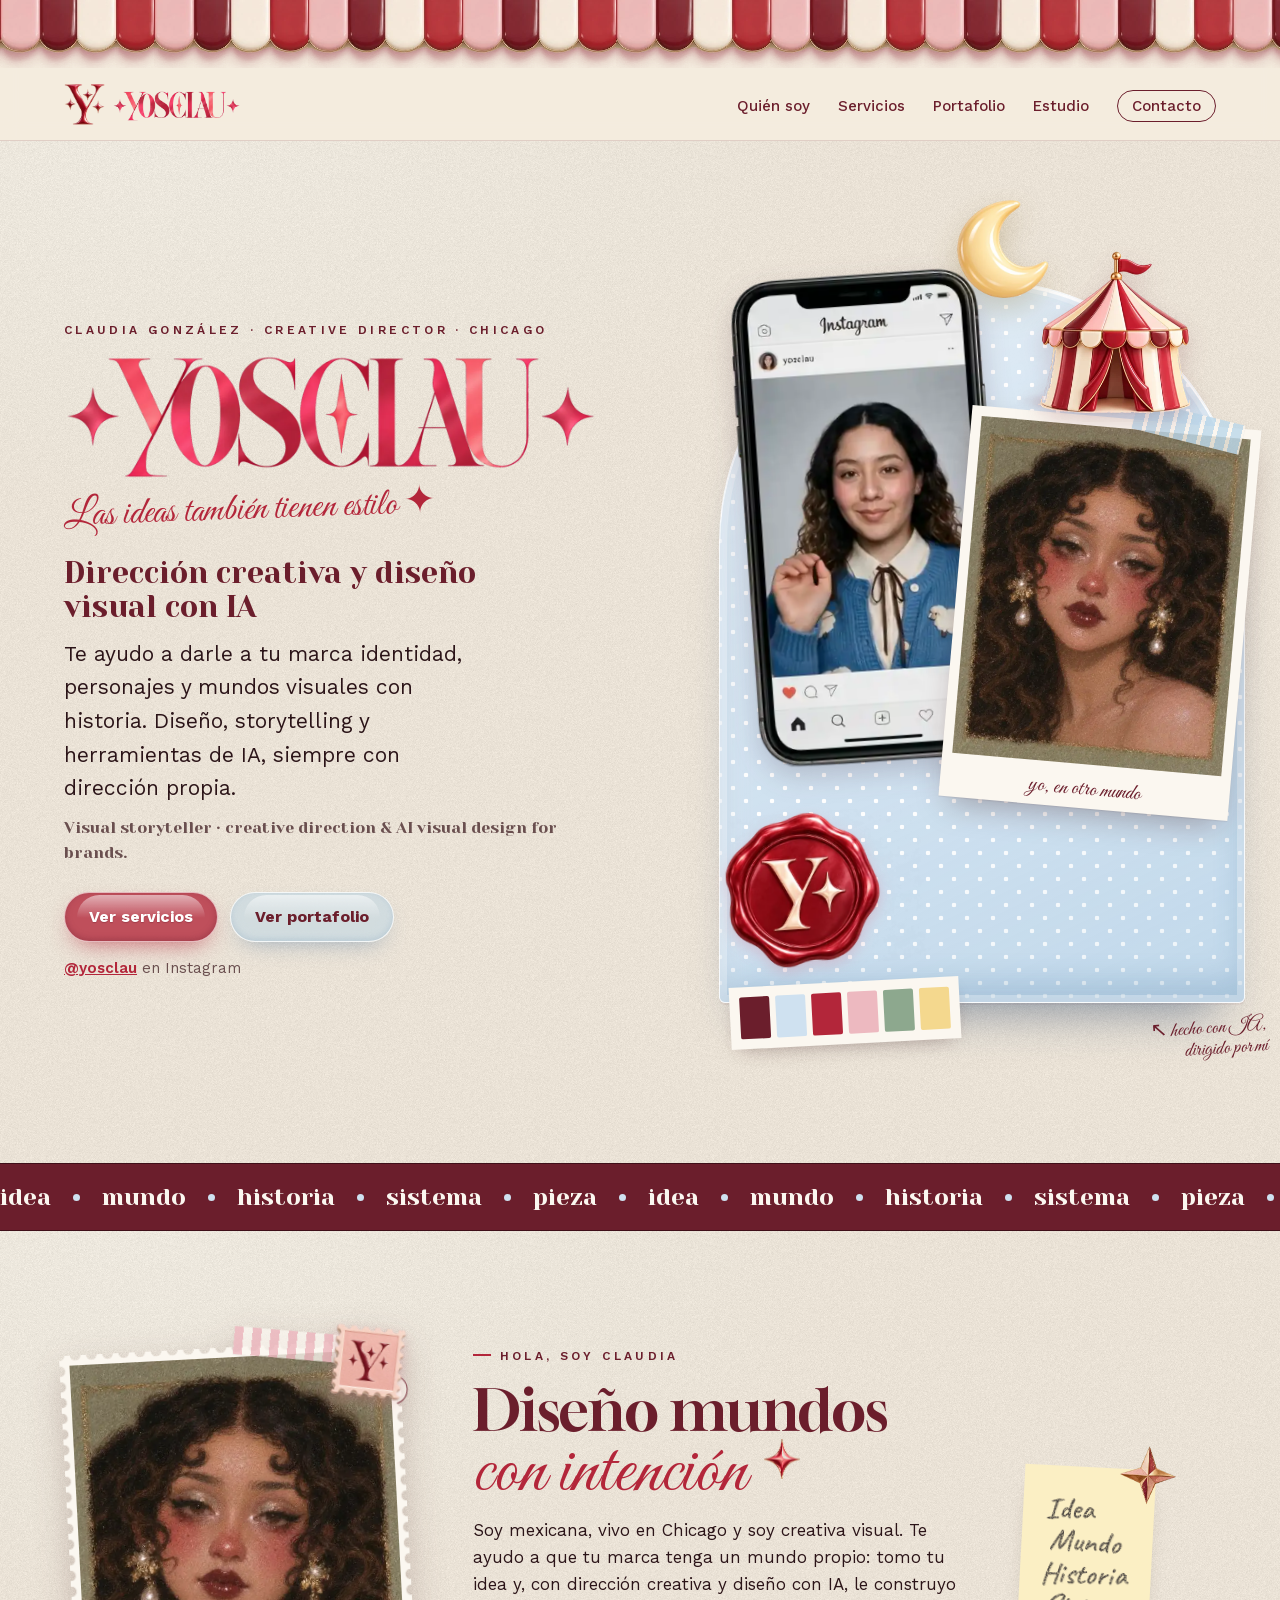
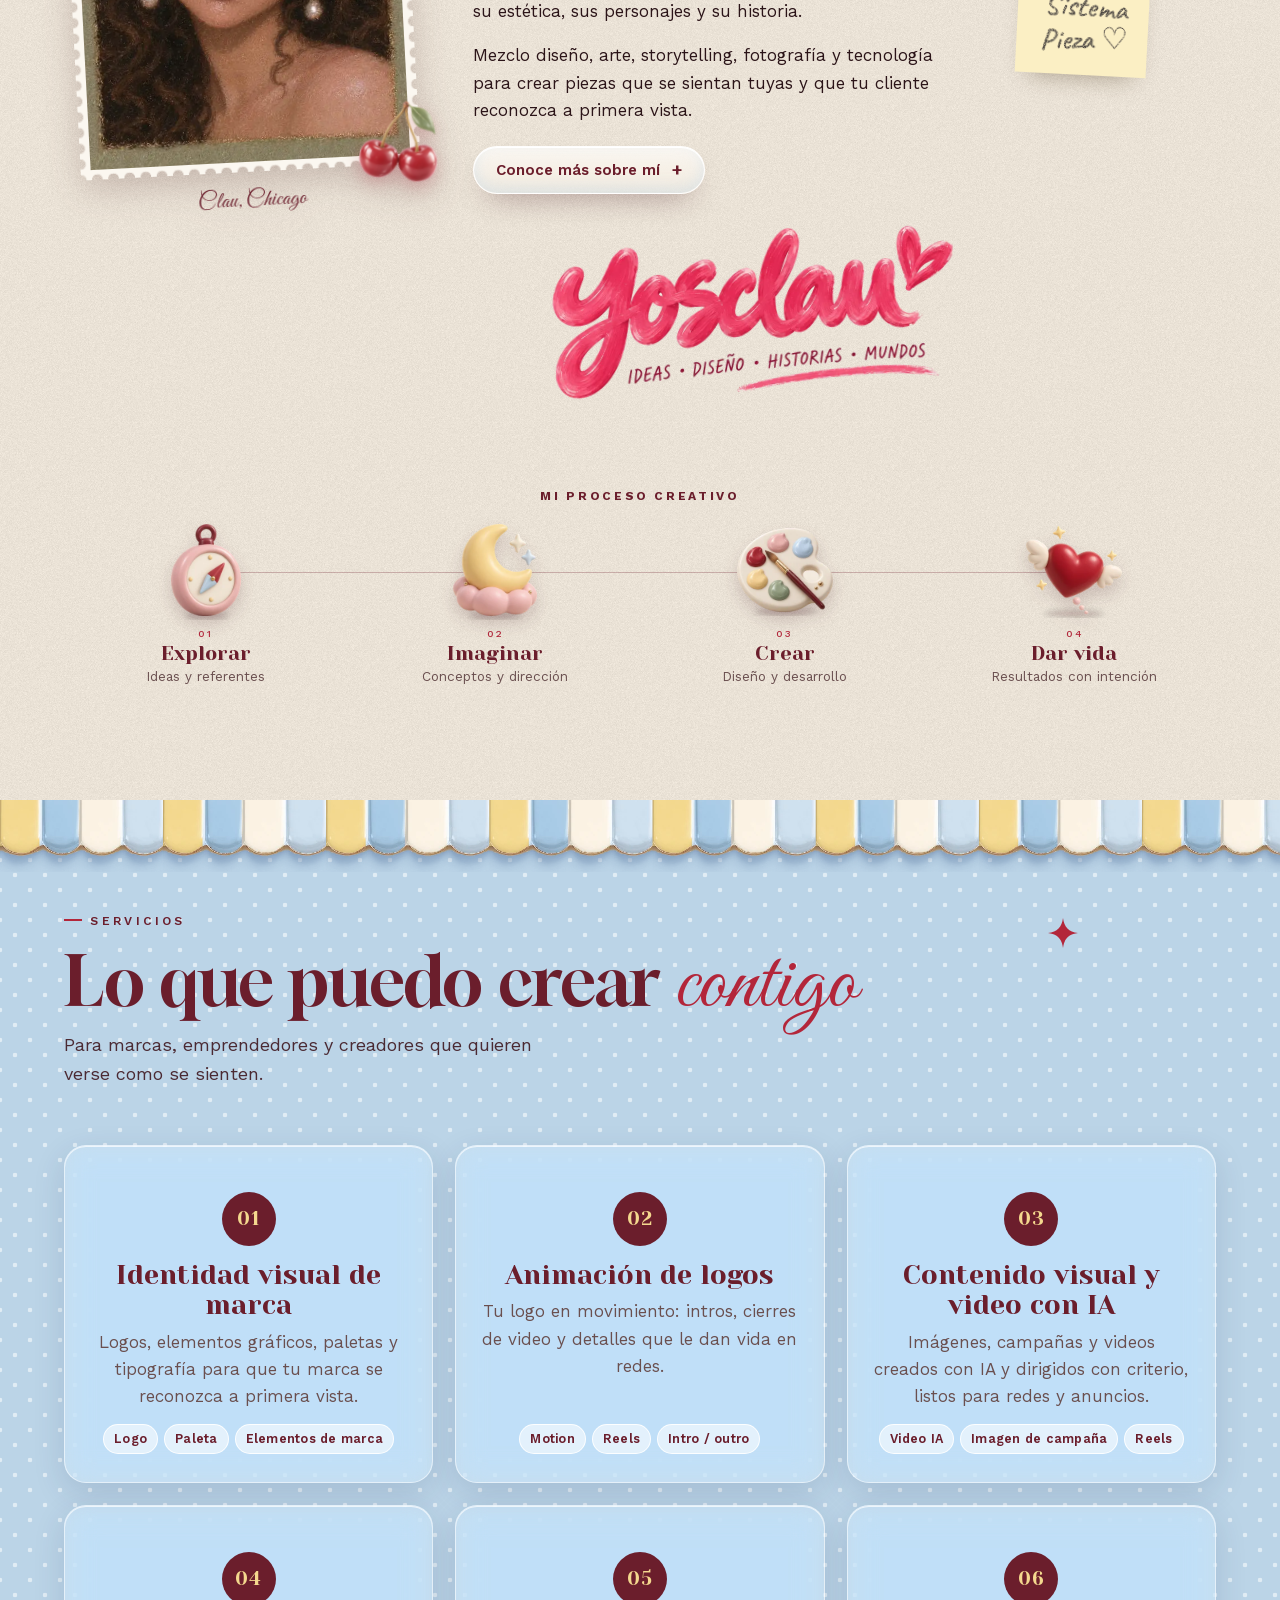
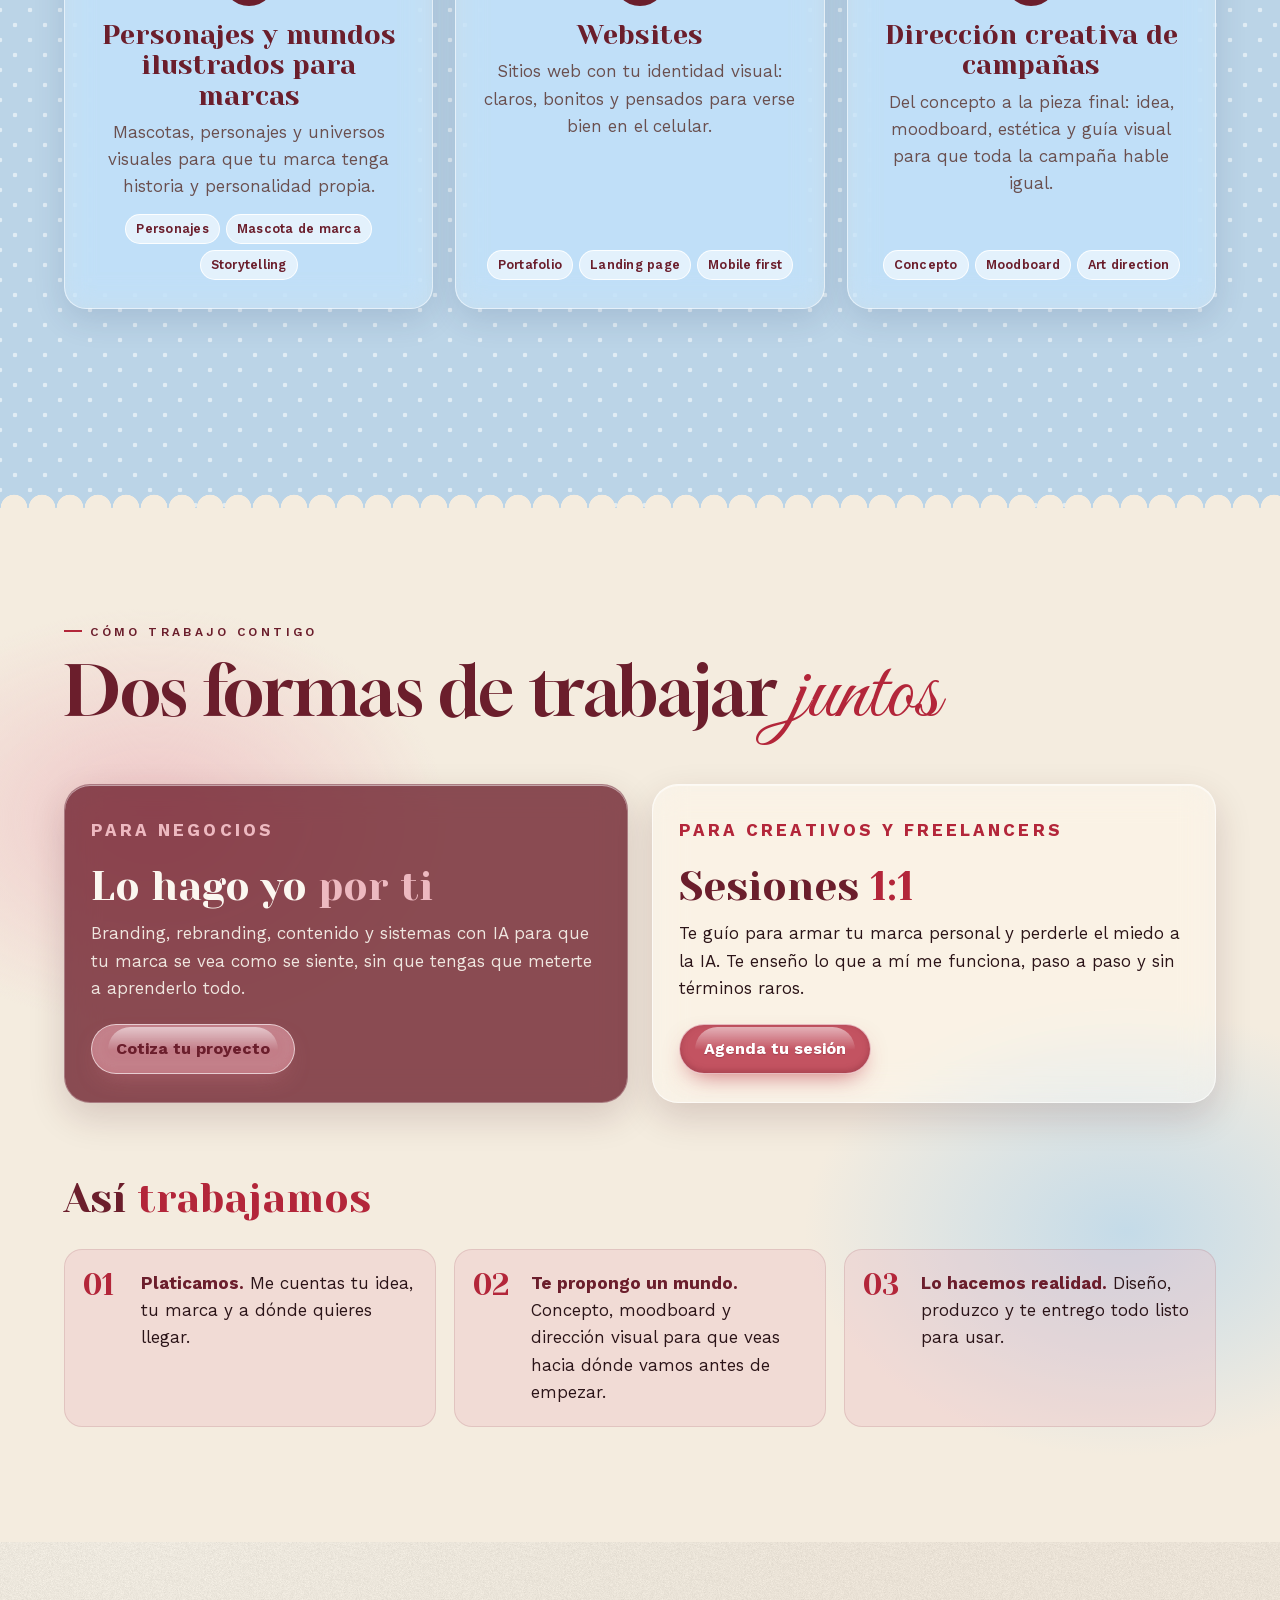
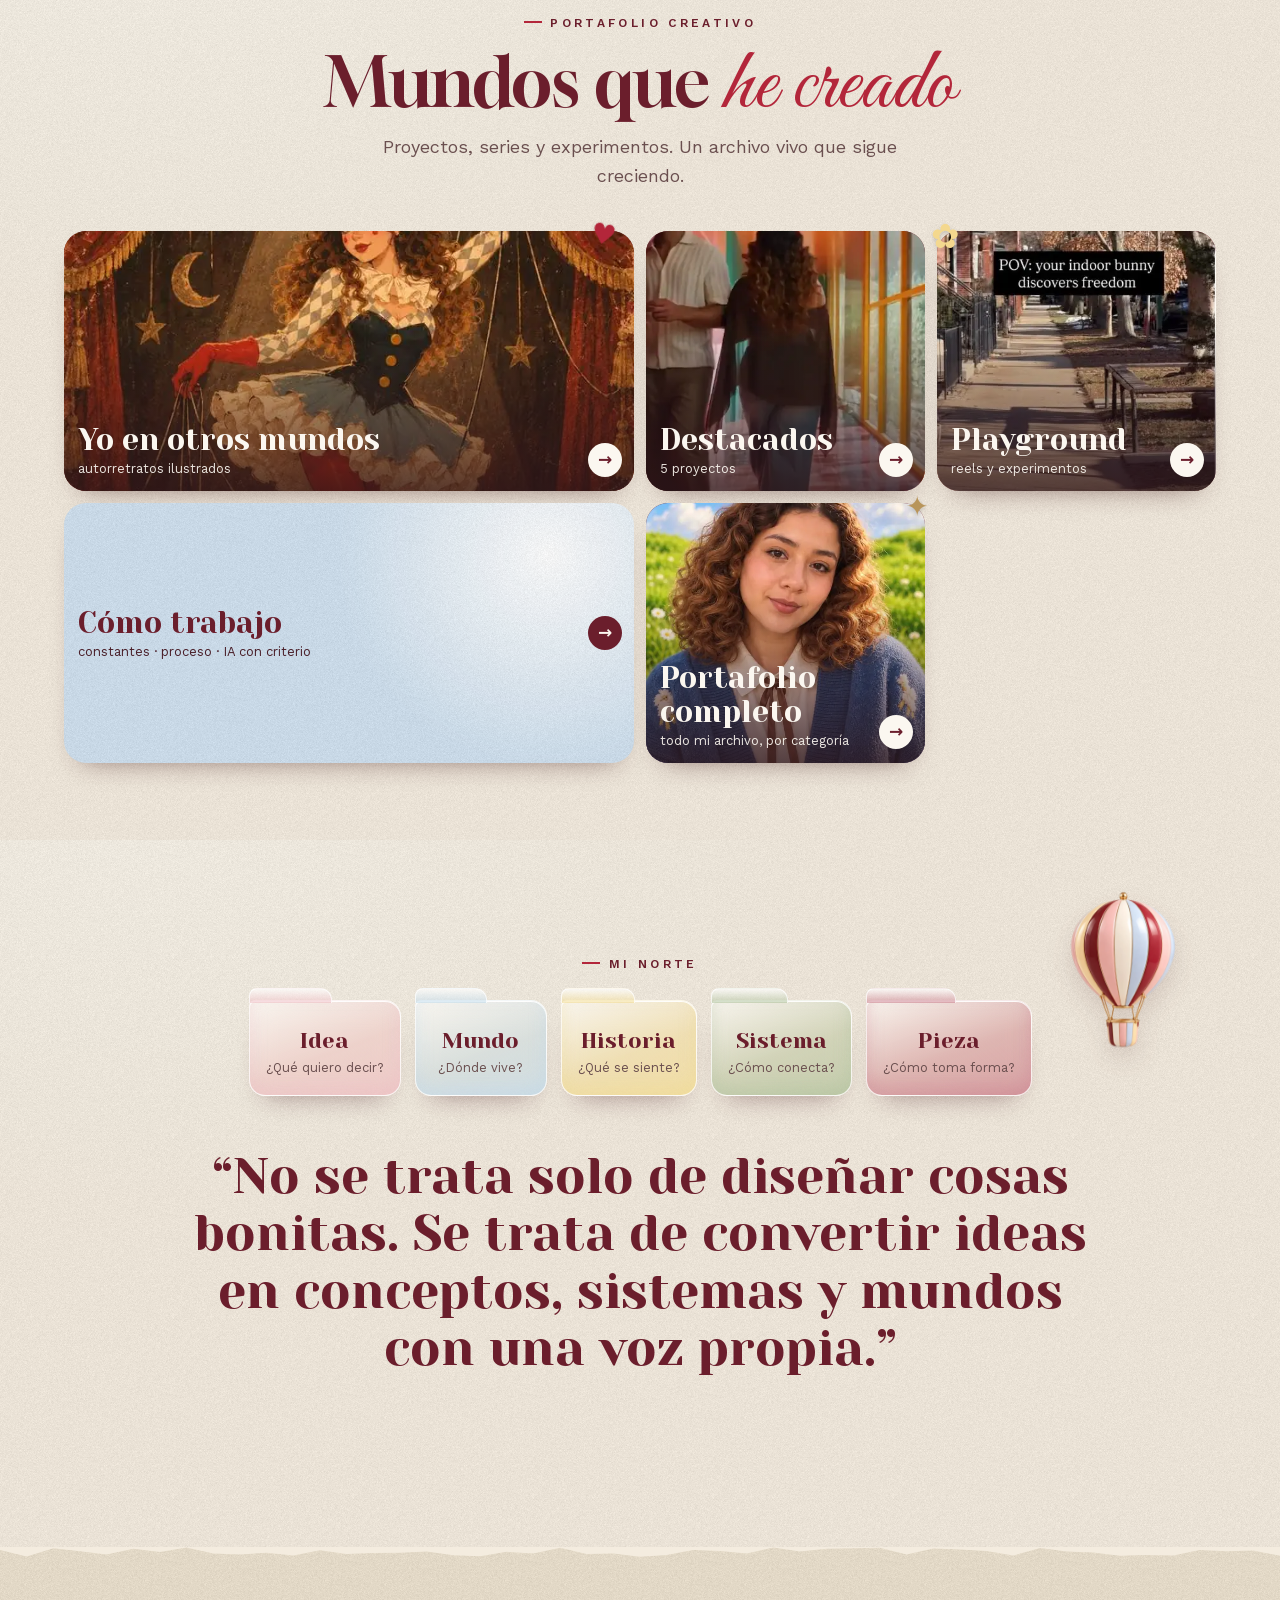
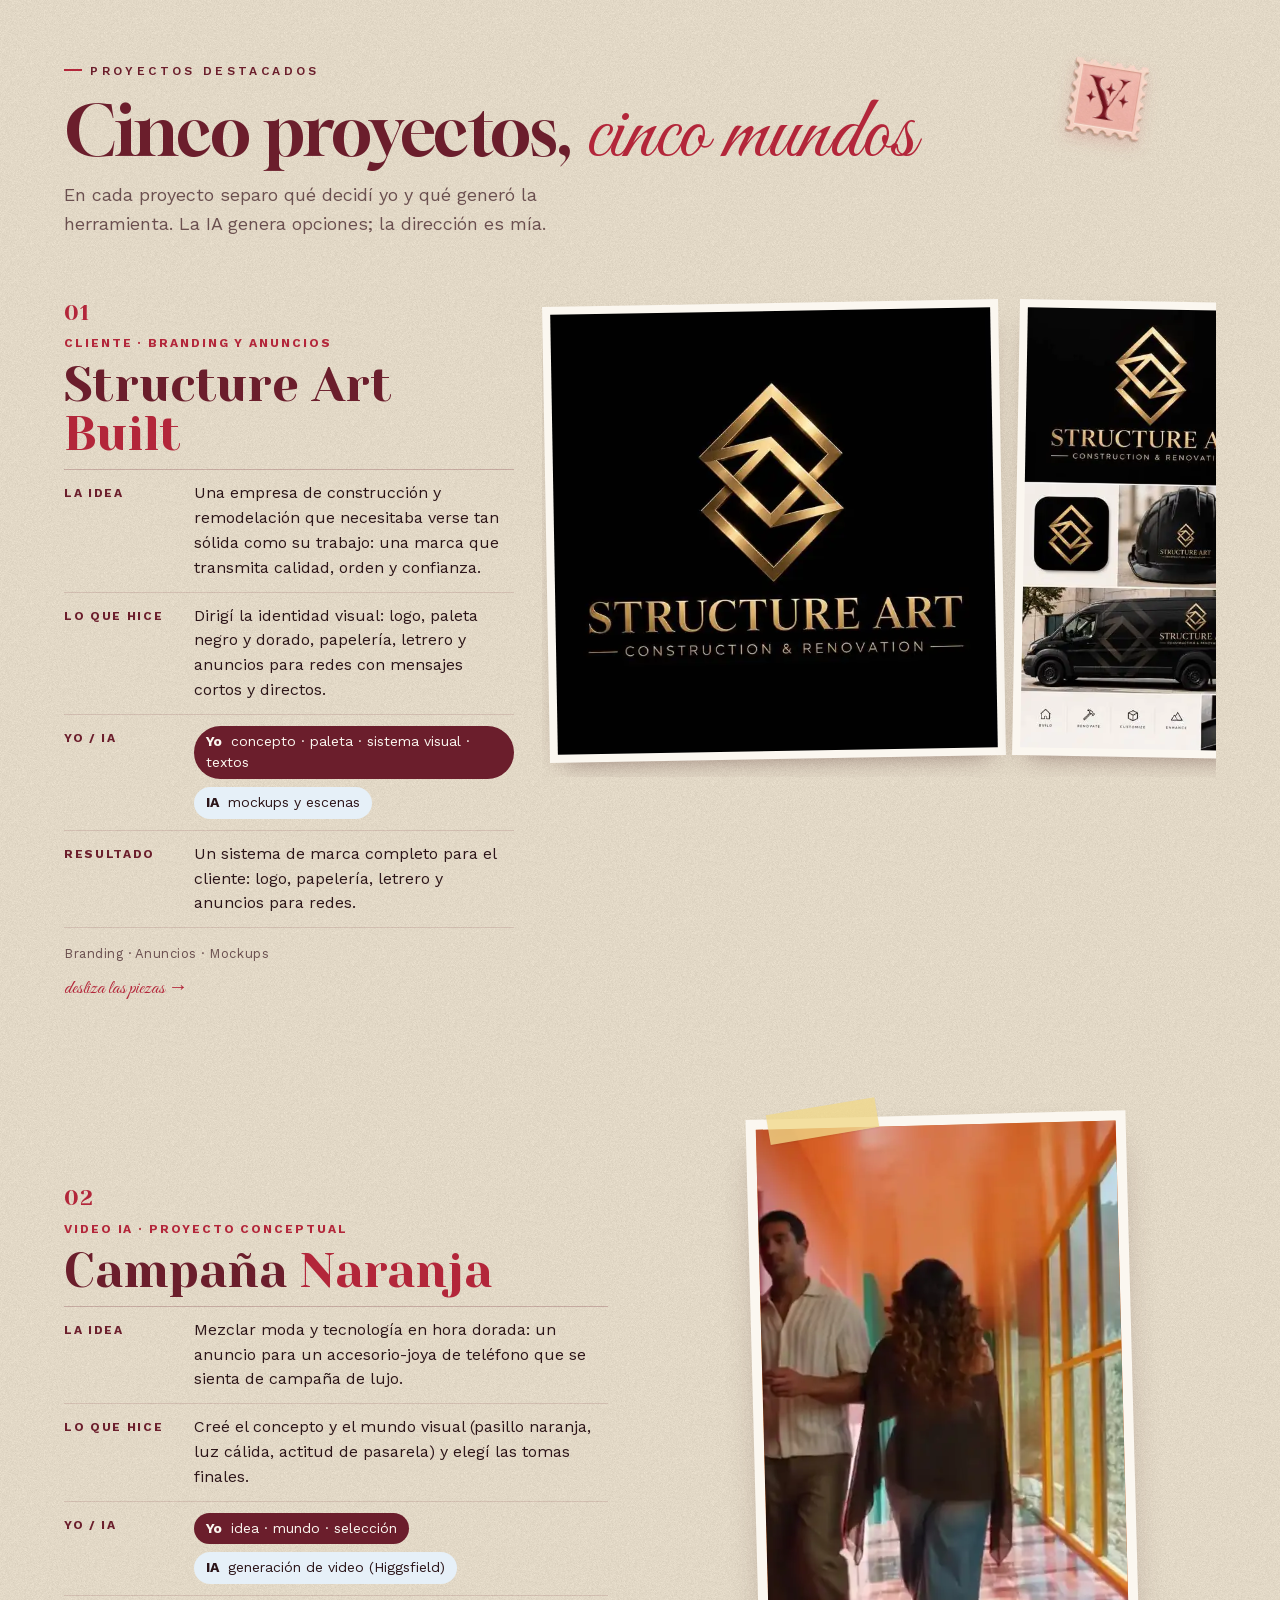
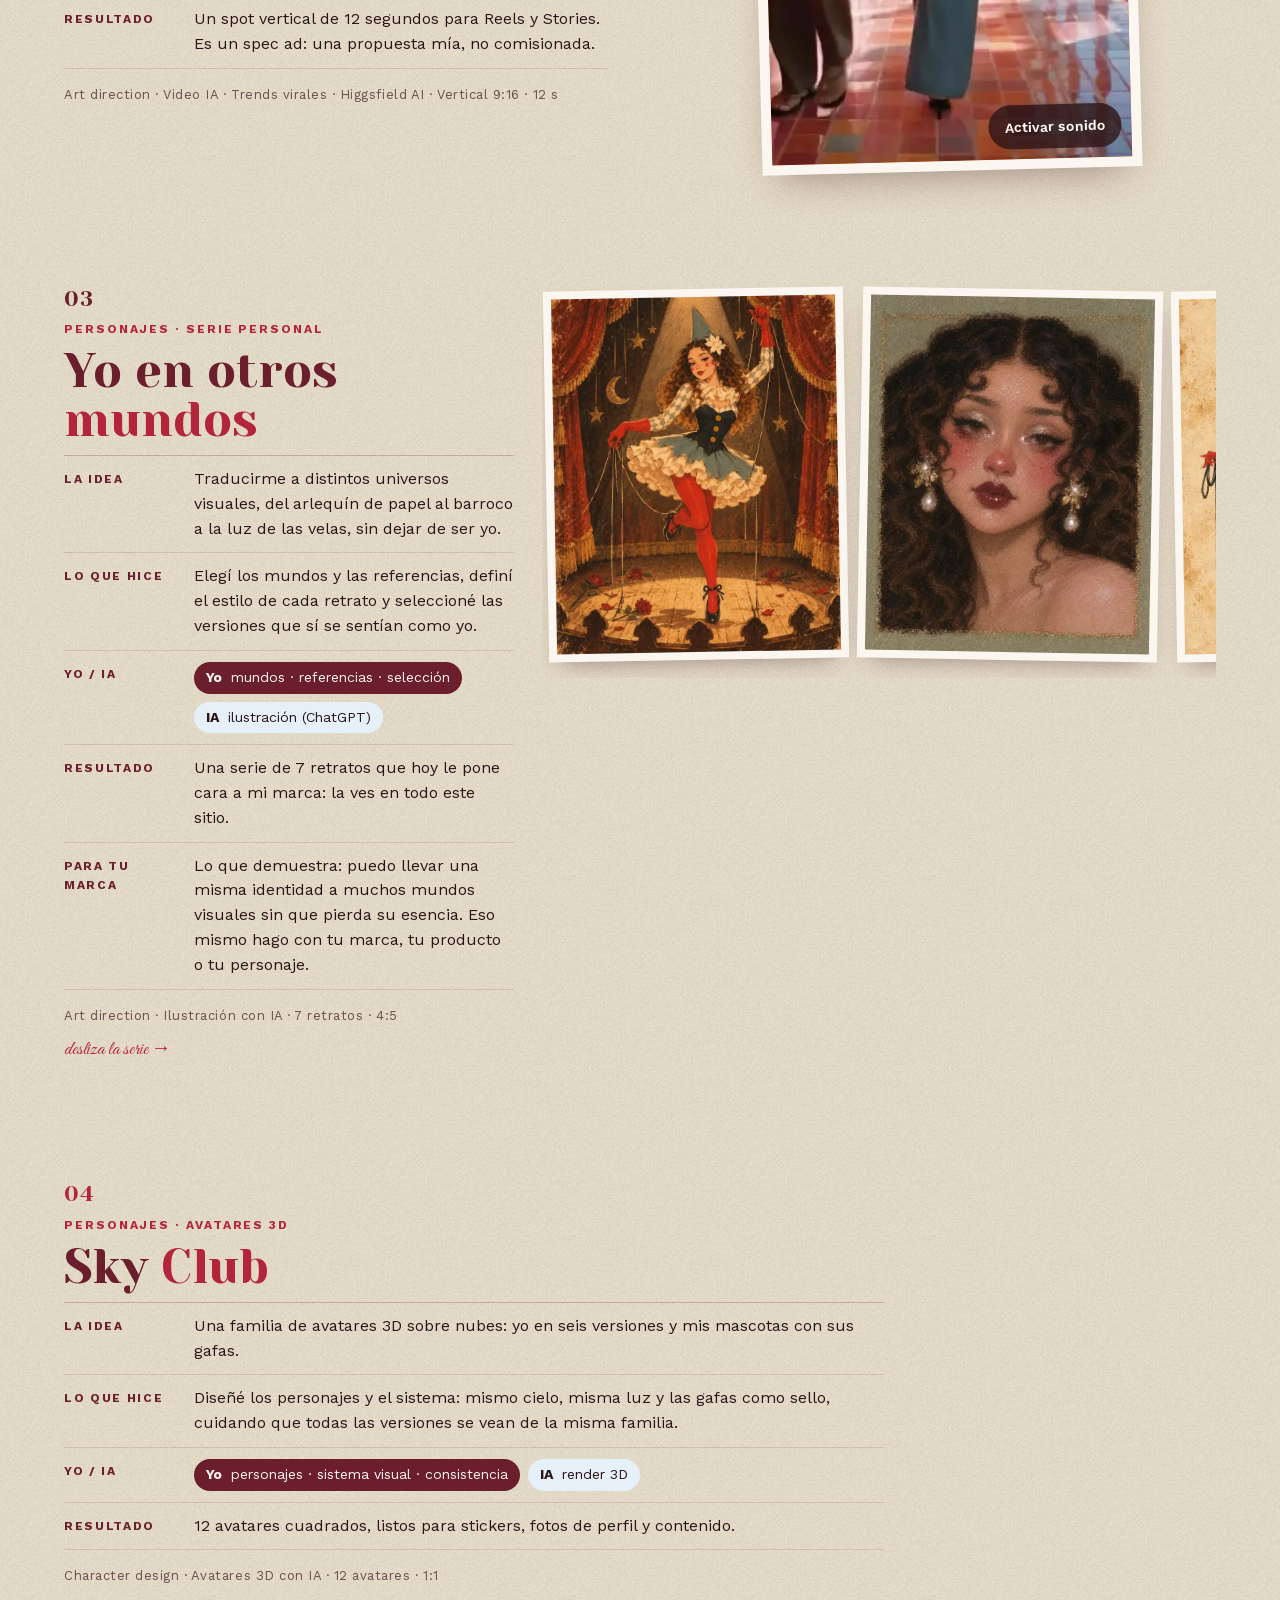
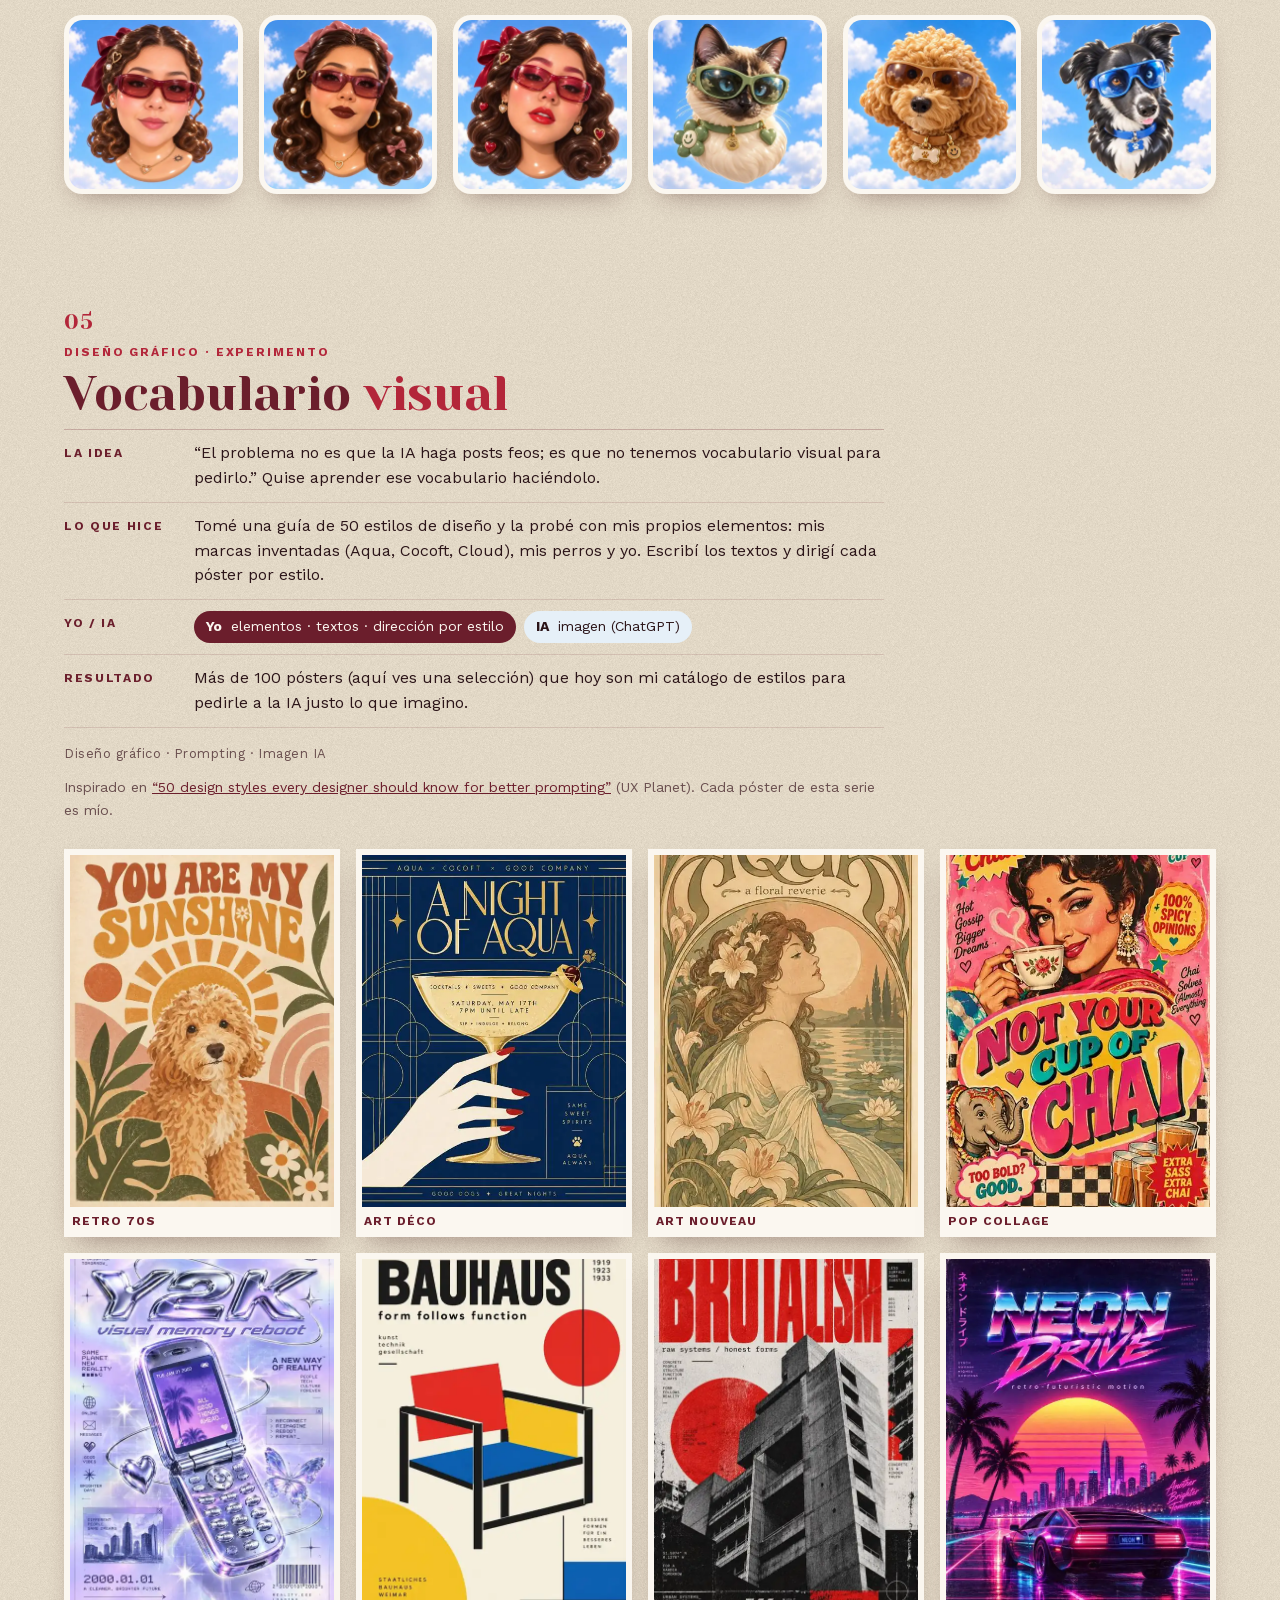
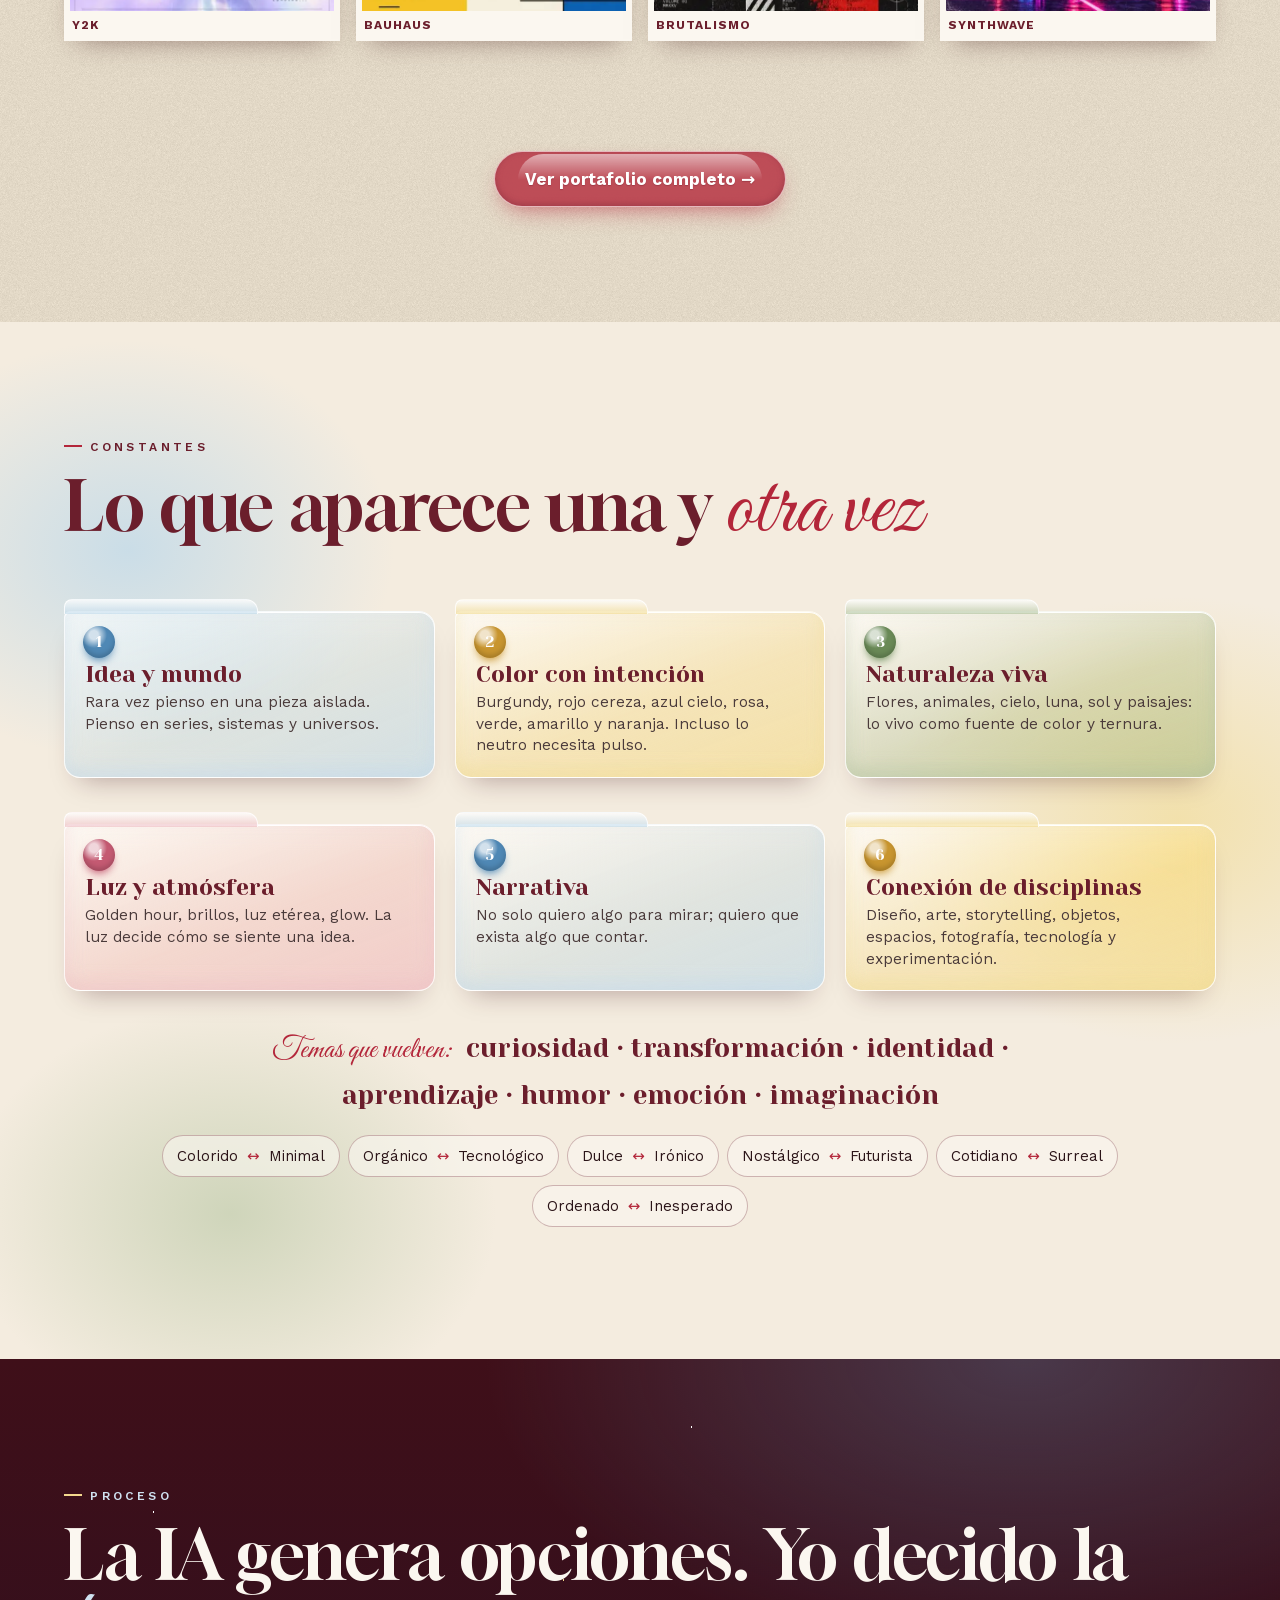
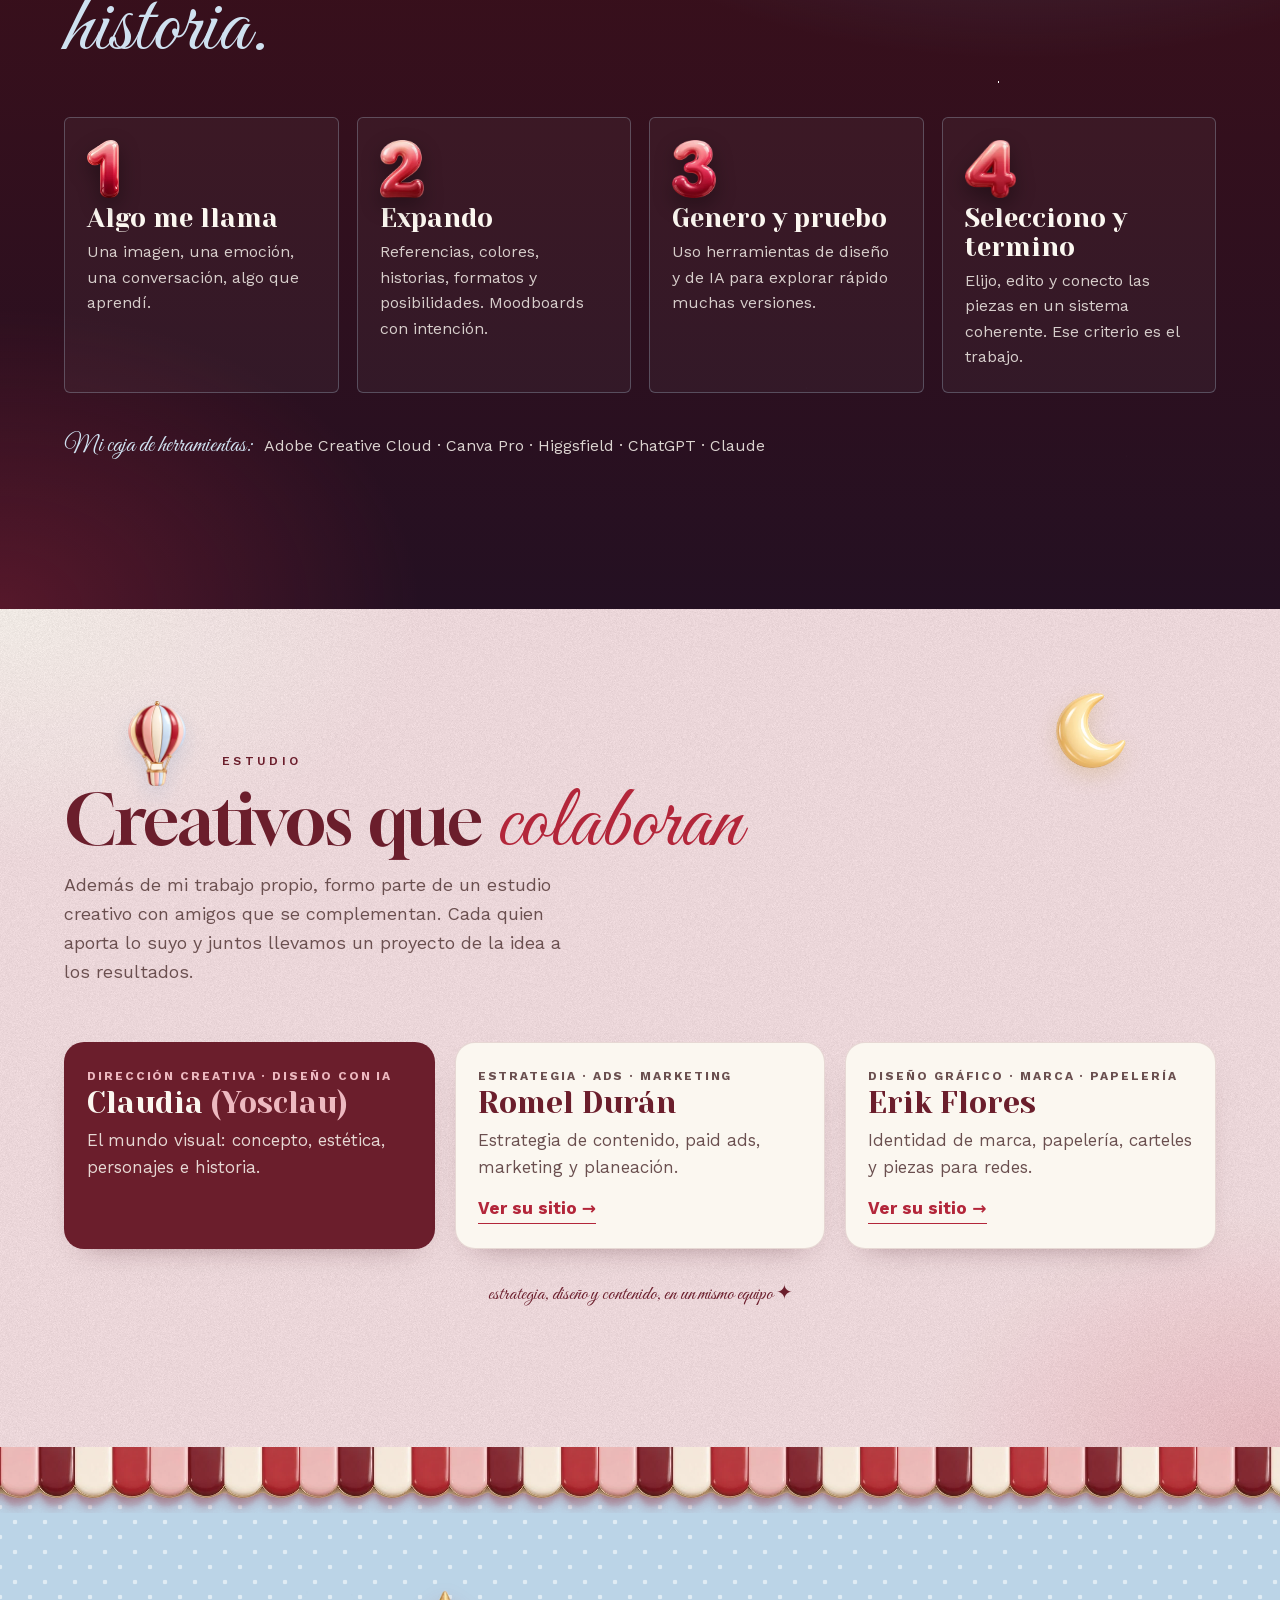
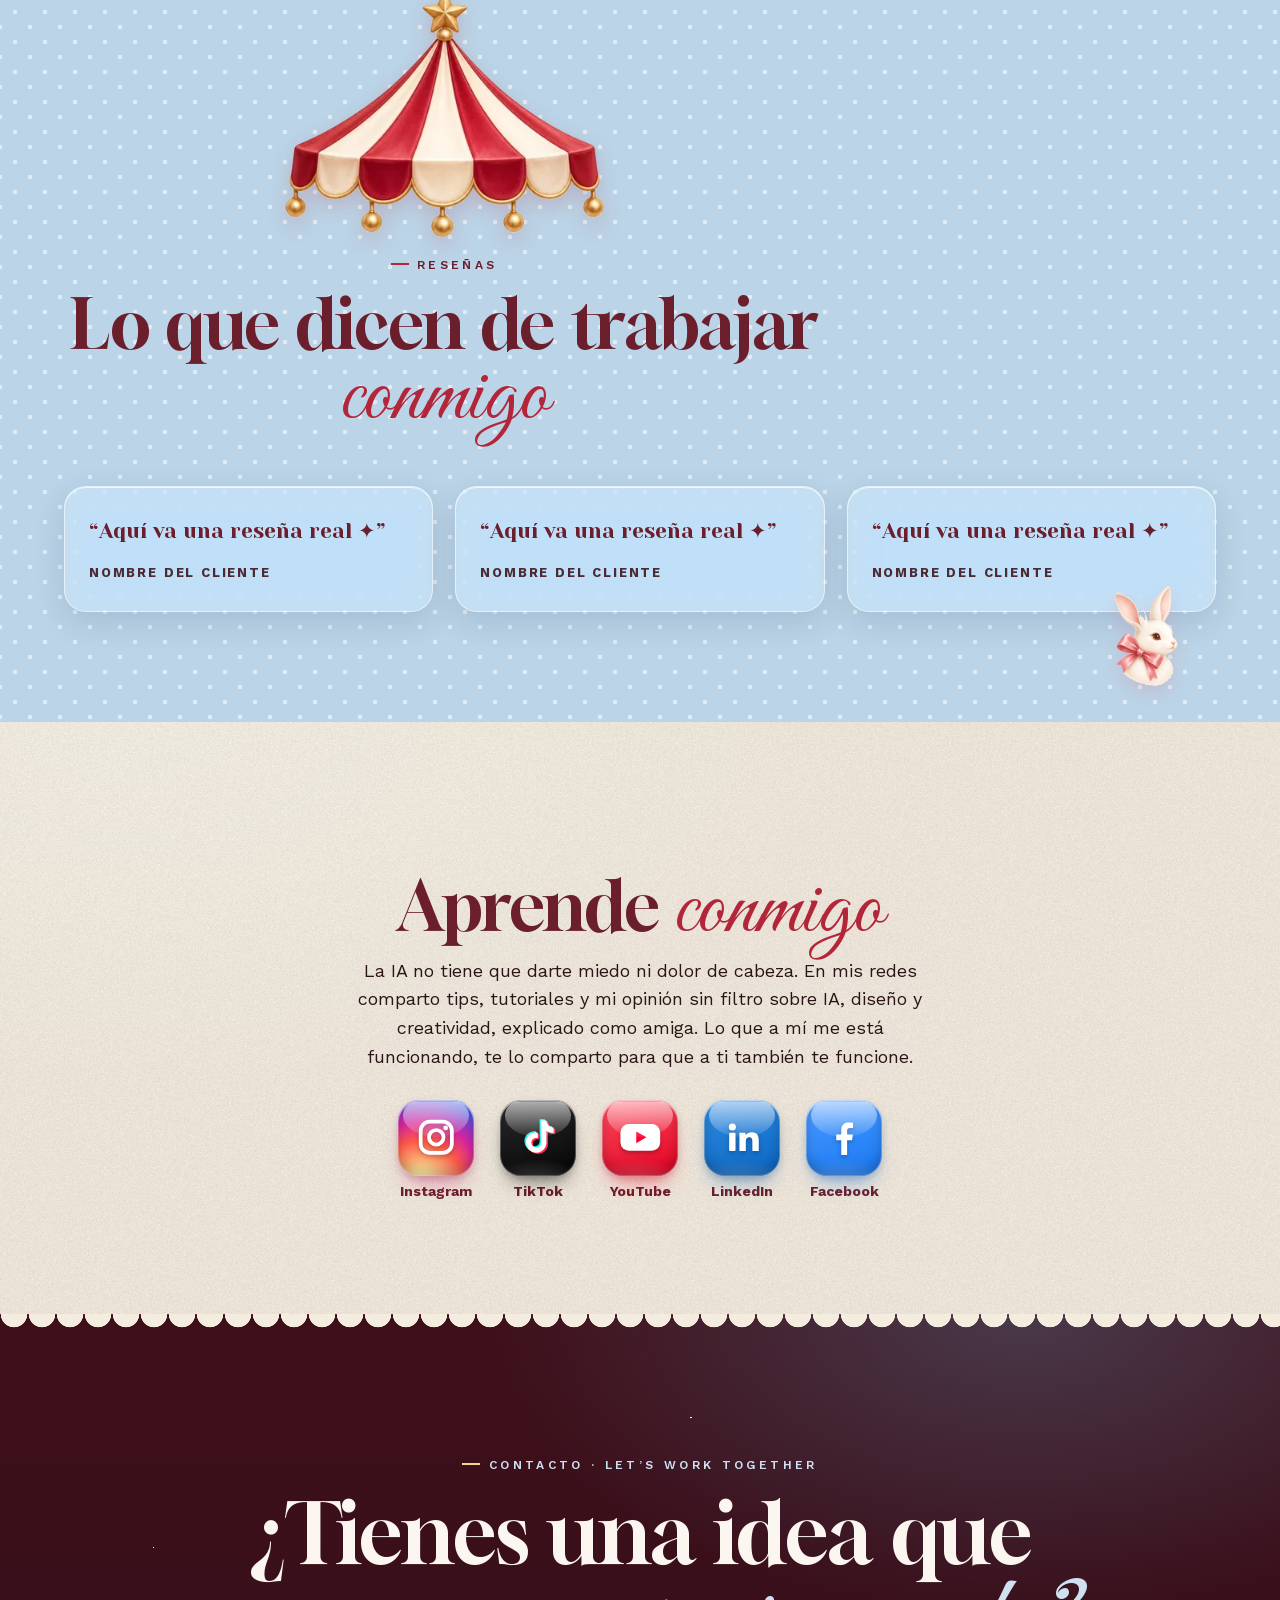
==== commit c09ca3ce: "v3r: sharper desktop phone animation (telefono-desk.webp) via <picture>" ====
--- a/v3/index.html
+++ b/v3/index.html
@@ -66,7 +66,7 @@
     <div class="arco" aria-hidden="true"><span class="arco-brillo"></span></div>
     <img class="hero-estampa hero-sello" src="media/v3g/sello-rojo.webp" width="300" height="231" alt="" aria-hidden="true" decoding="async">
     <div class="carpa3d" aria-hidden="true"><div class="carpa3d-float"><img class="carpa-img" src="media/v3g/carpa.webp" width="380" height="324" alt="" decoding="async"><img class="luna3d" src="media/v3g/luna.webp" width="243" height="260" alt=""></div></div>
-    <img class="hero-phone" src="/v3/tm/telefono.webp?v=3q" width="360" height="523" alt="Animación: Claudia saluda desde un celular y su mano sale de la pantalla" decoding="async">
+    <picture><source media="(min-width: 900px)" srcset="/v3/tm/telefono-desk.webp?v=3r" type="image/webp" width="540" height="784"><img class="hero-phone" src="/v3/tm/telefono.webp?v=3q" width="360" height="523" alt="Animación: Claudia saluda desde un celular y su mano sale de la pantalla" decoding="async"></picture>
     <figure class="polaroid p-side">
       <span class="tape tape-b" aria-hidden="true"></span>
       <img src="/m/yo-perla.webp" width="640" height="800" alt="Autorretrato ilustrado de Claudia con aretes de perla, de la serie Yo en otros mundos">
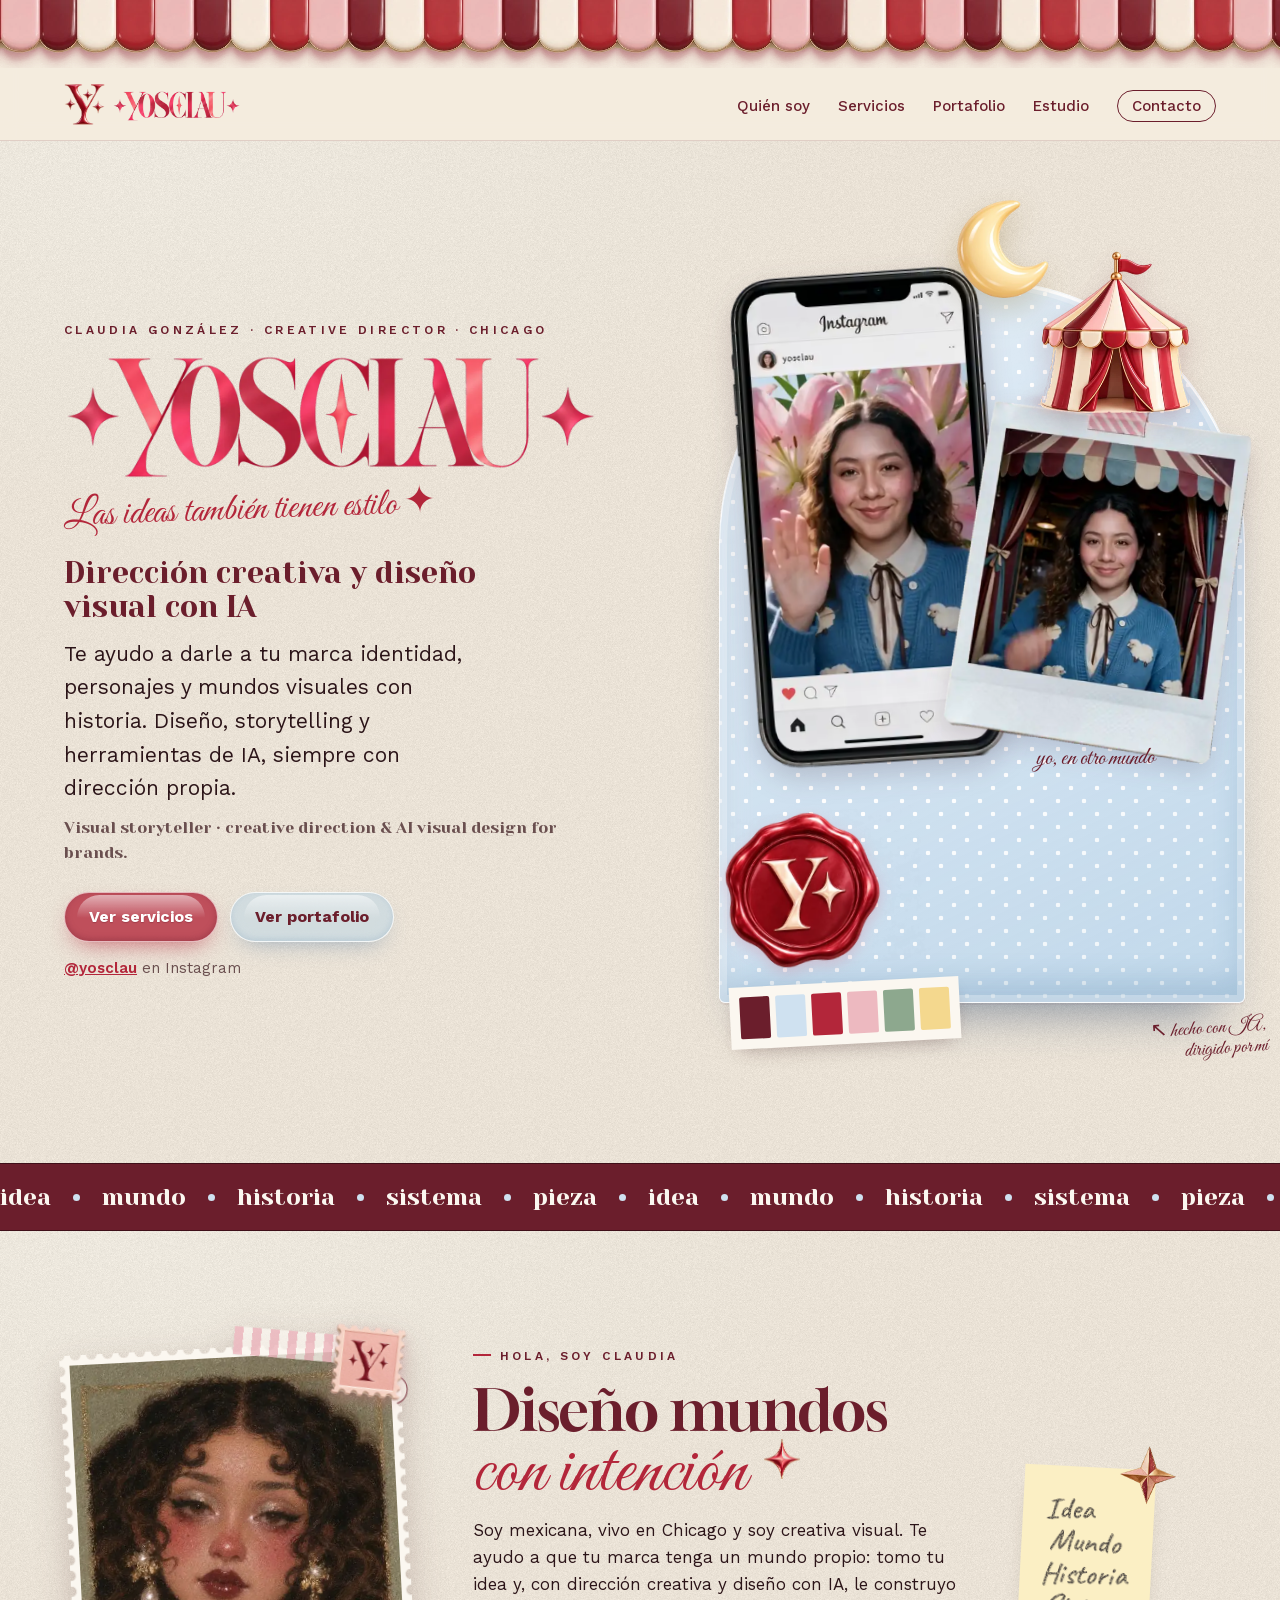
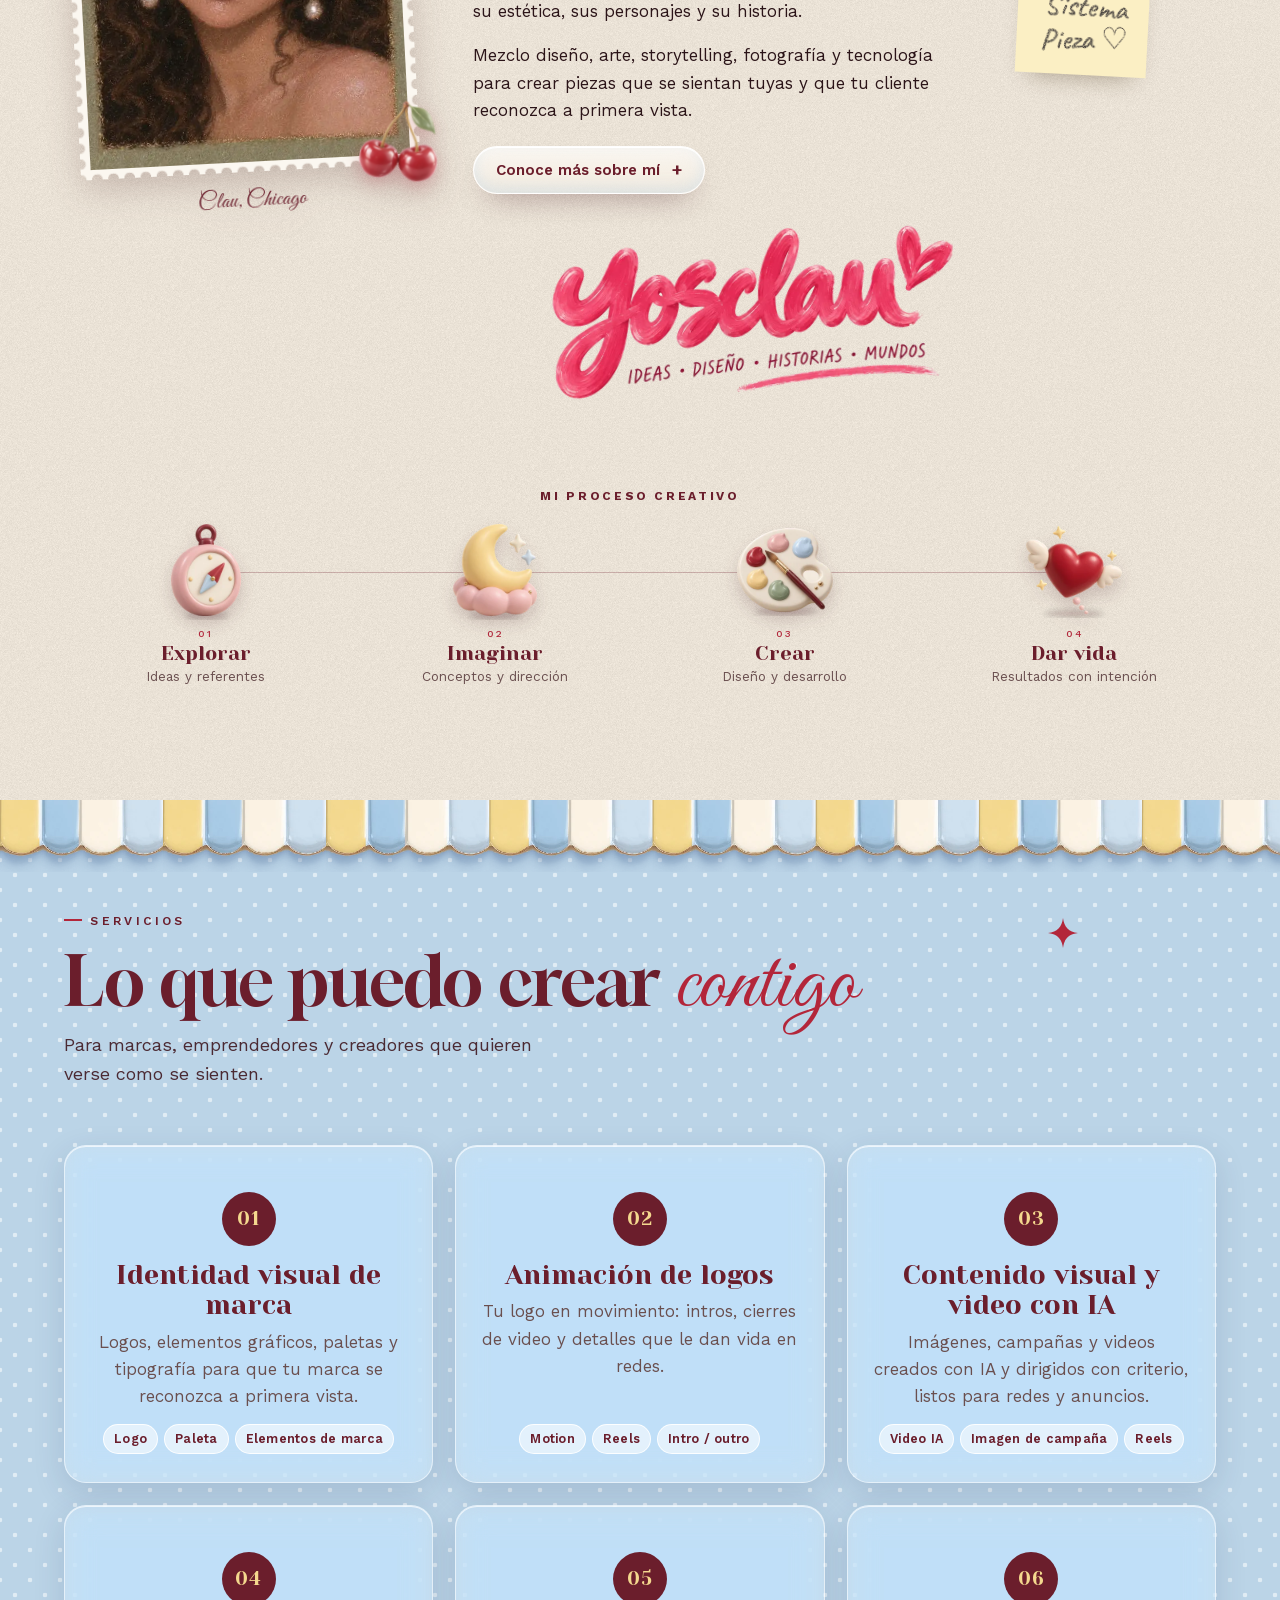
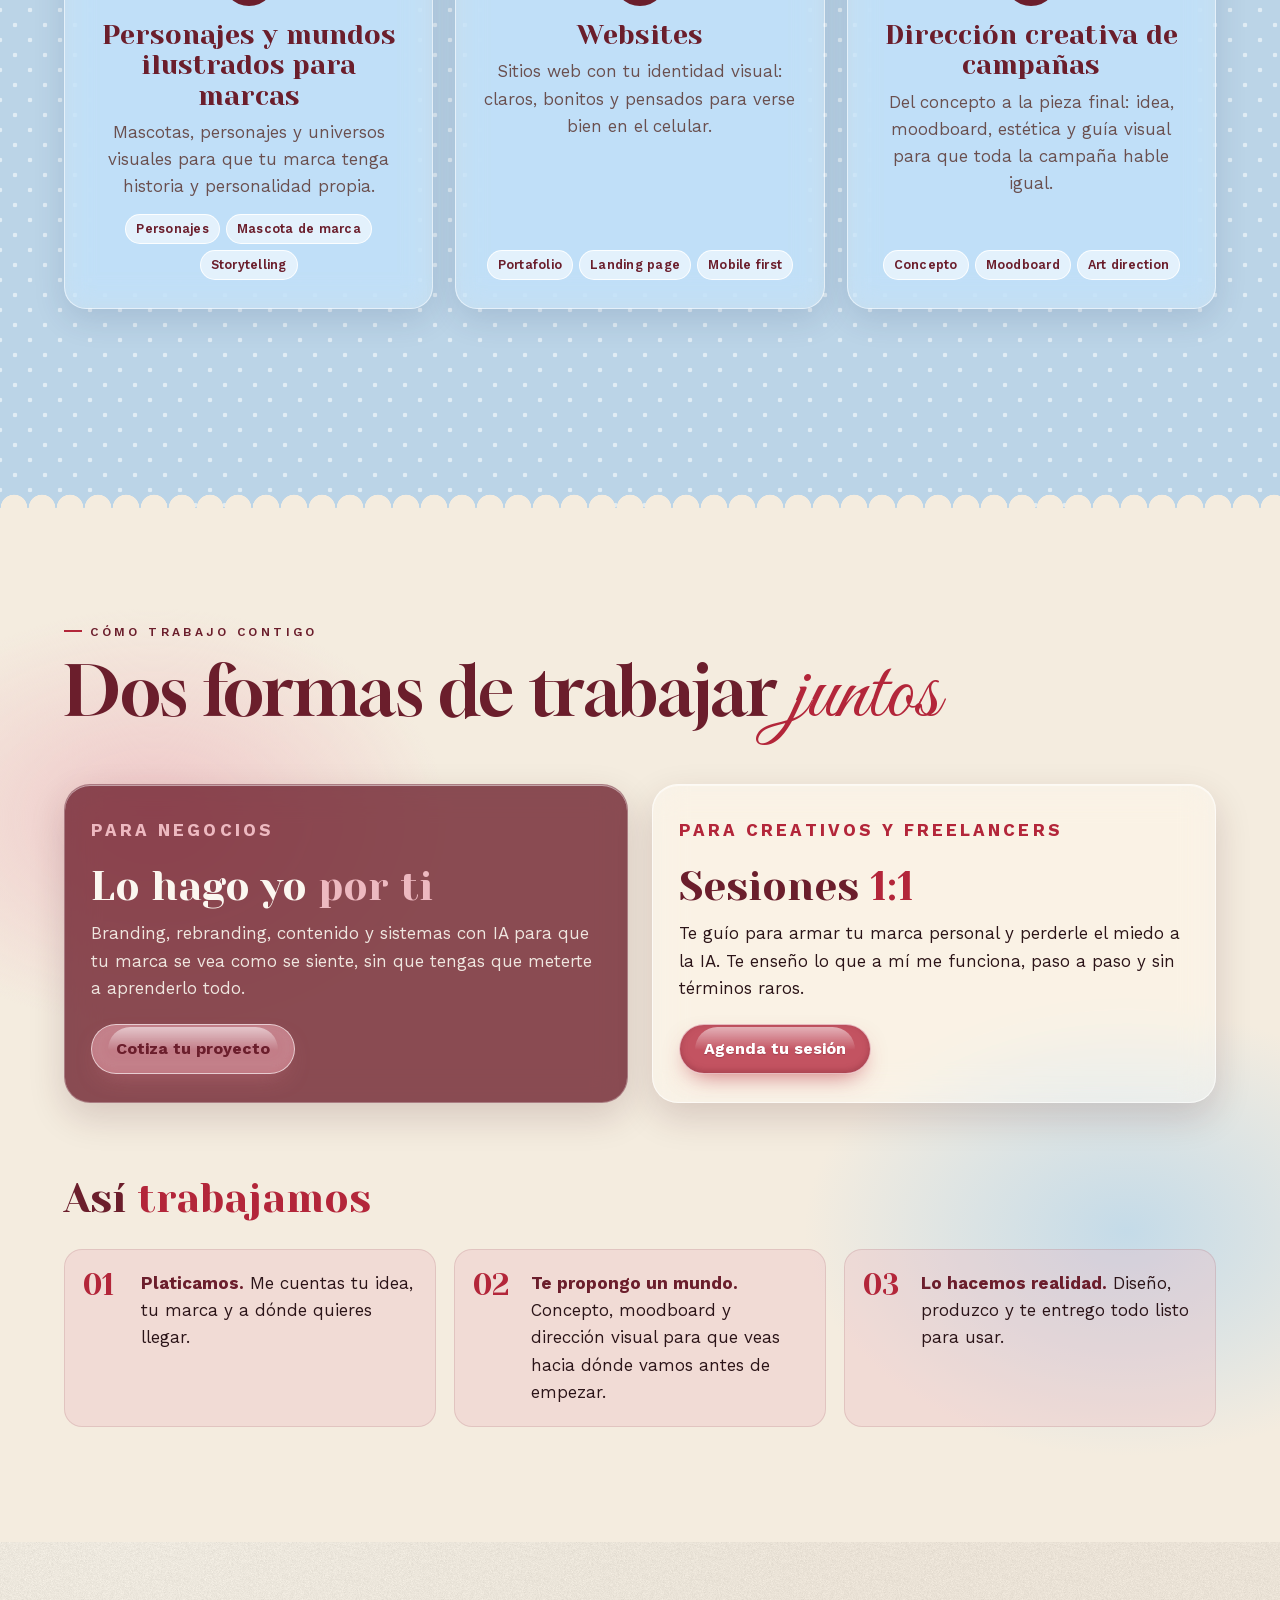
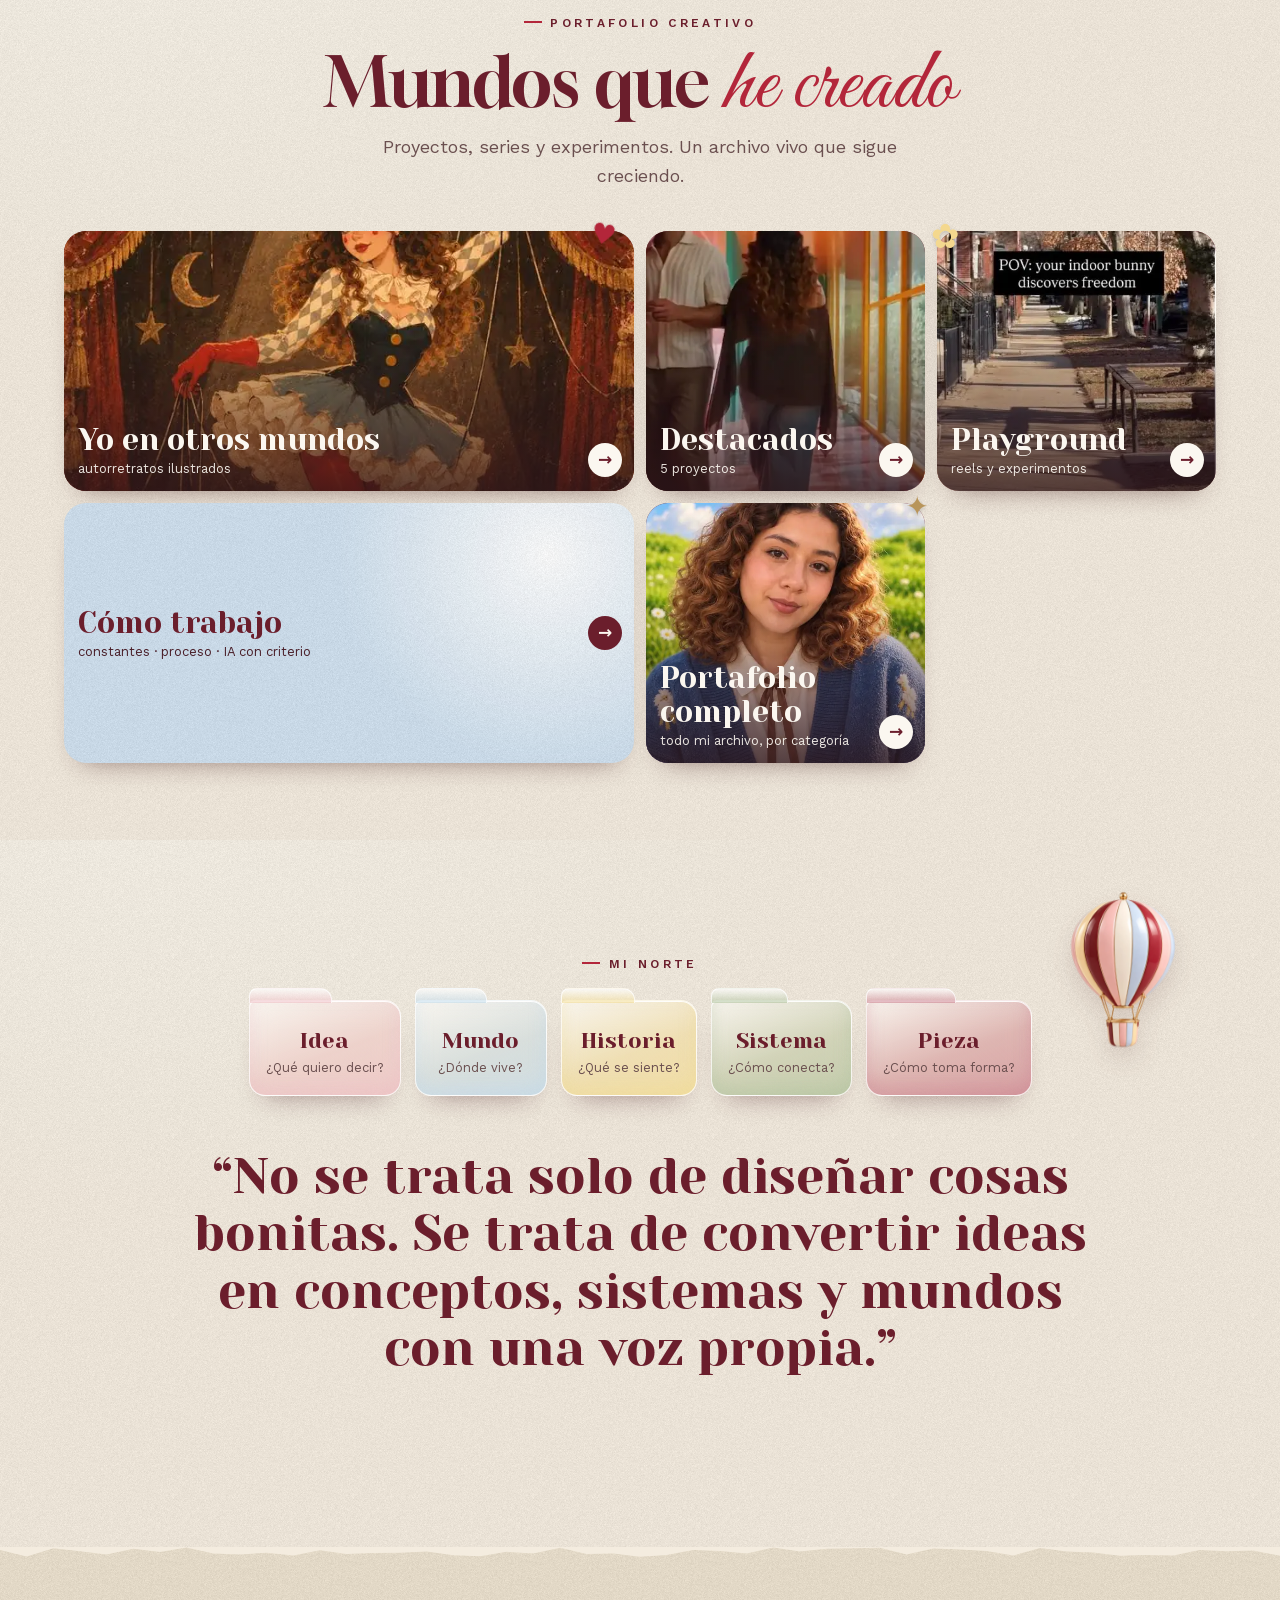
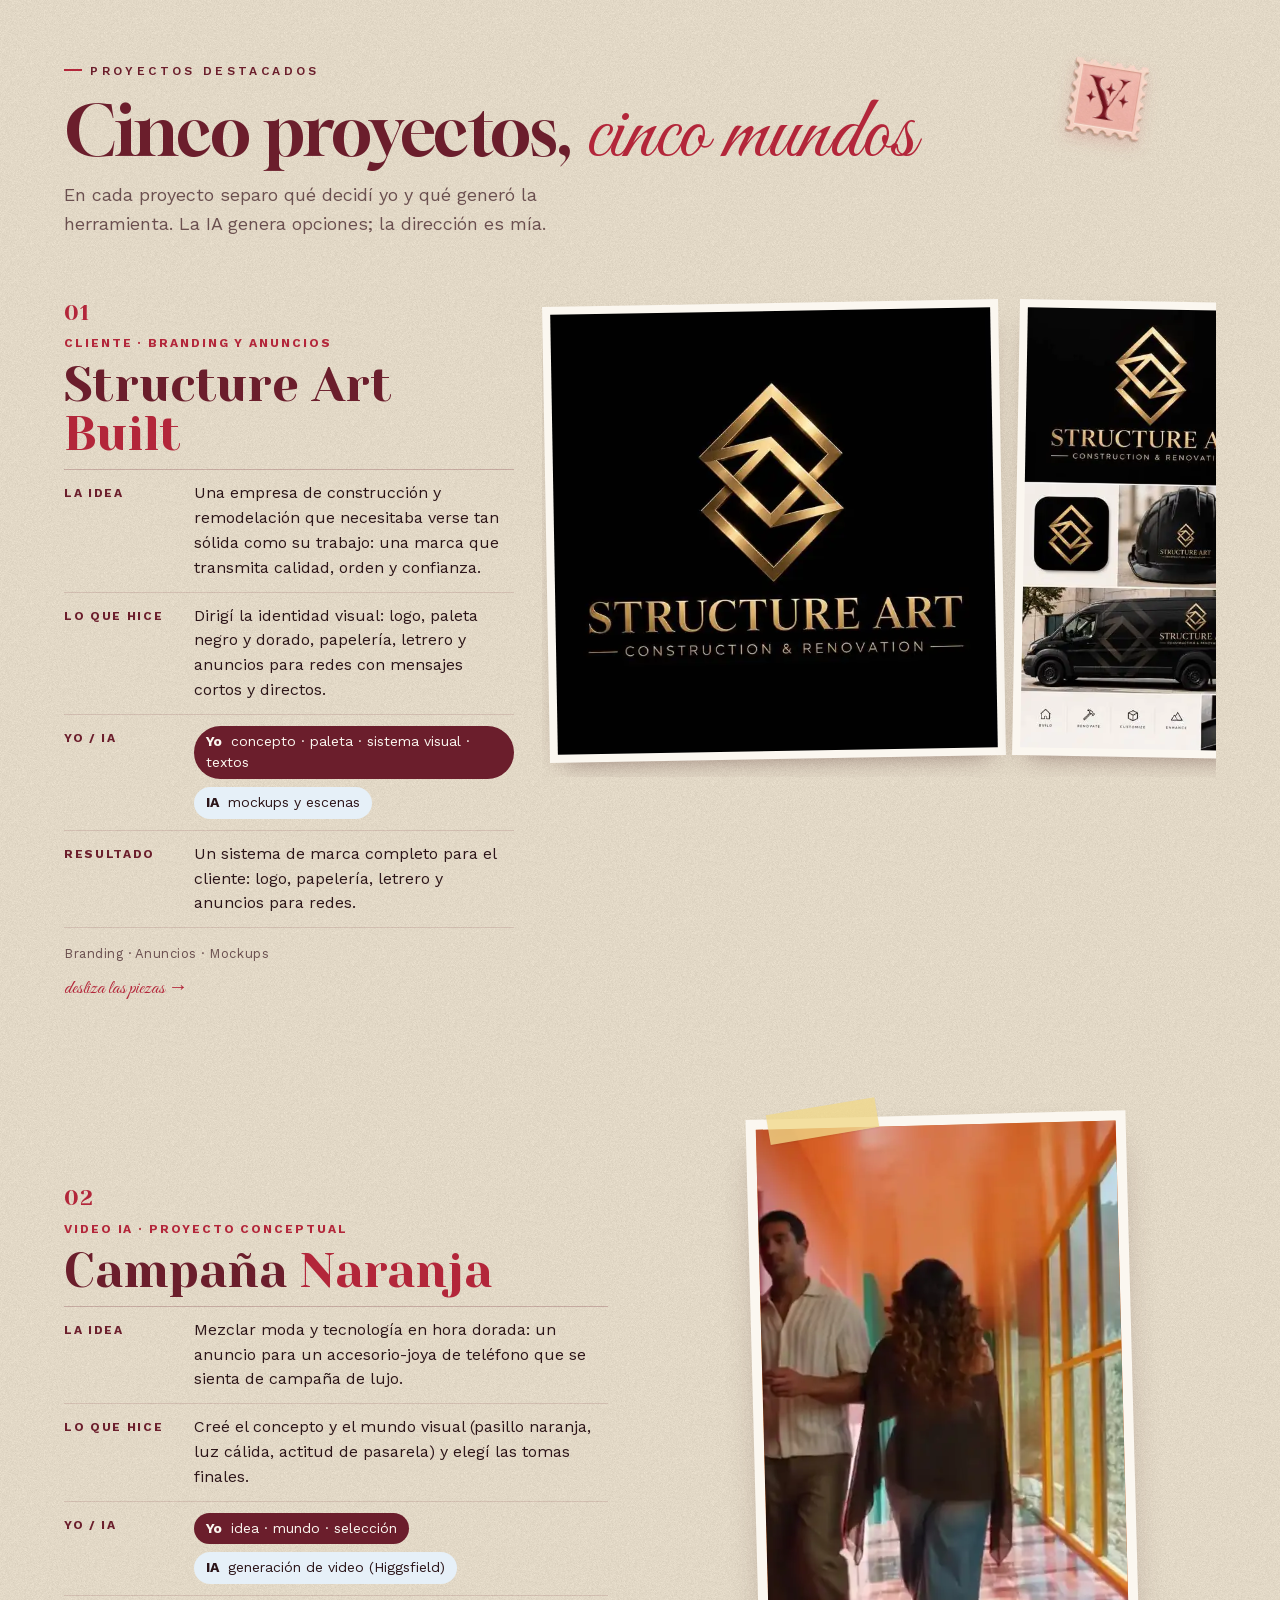
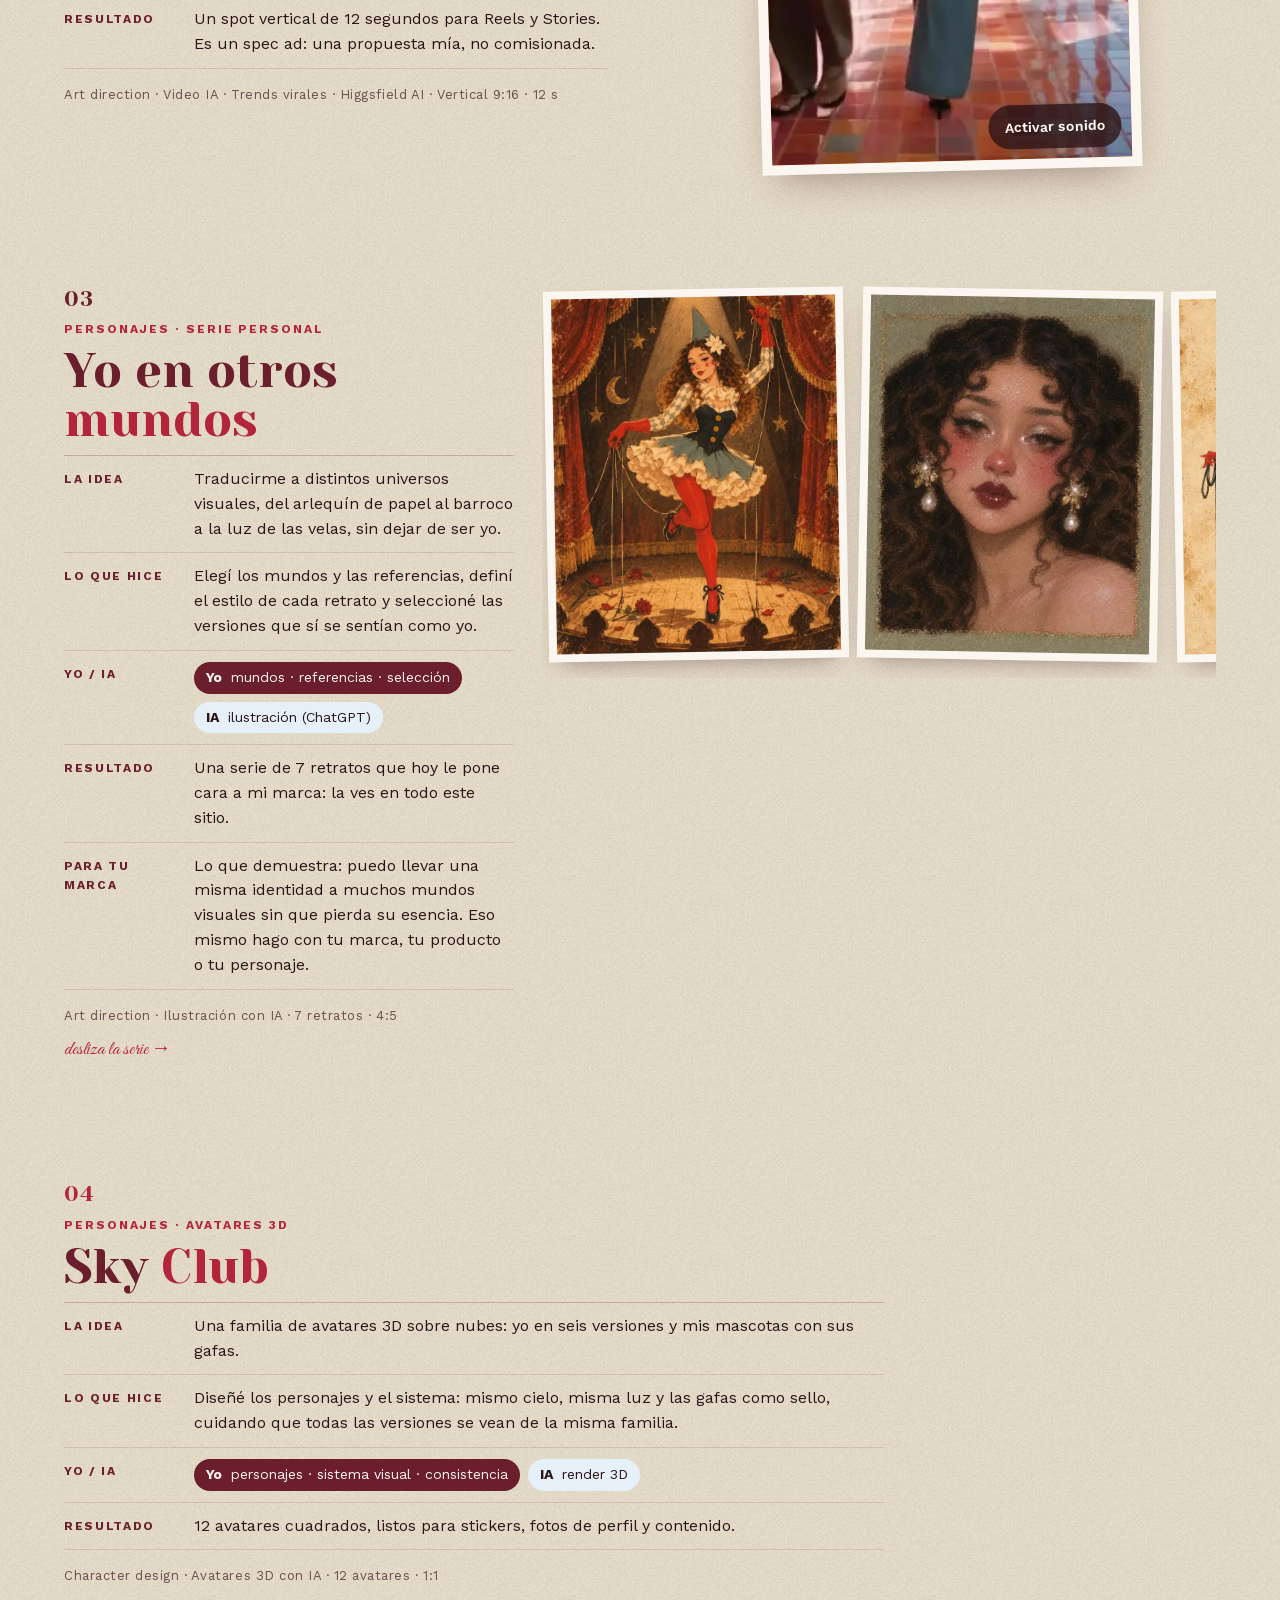
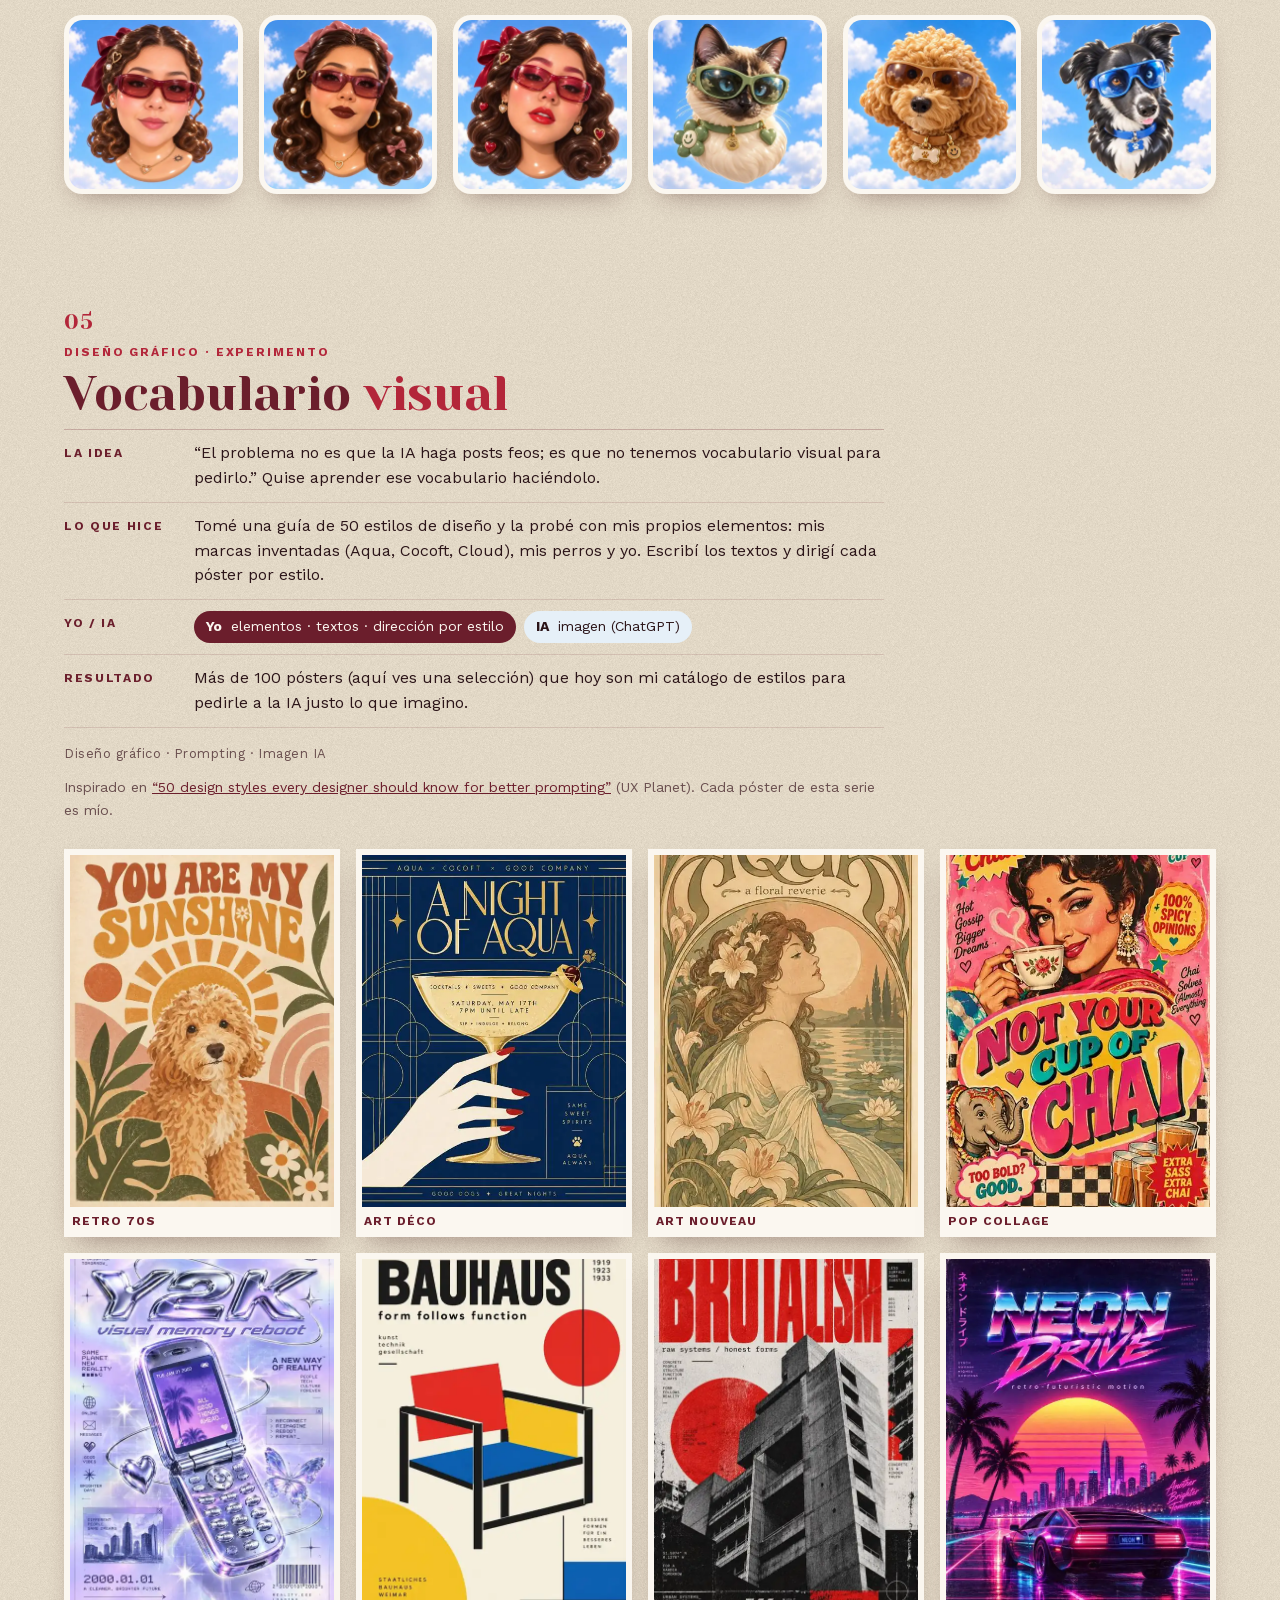
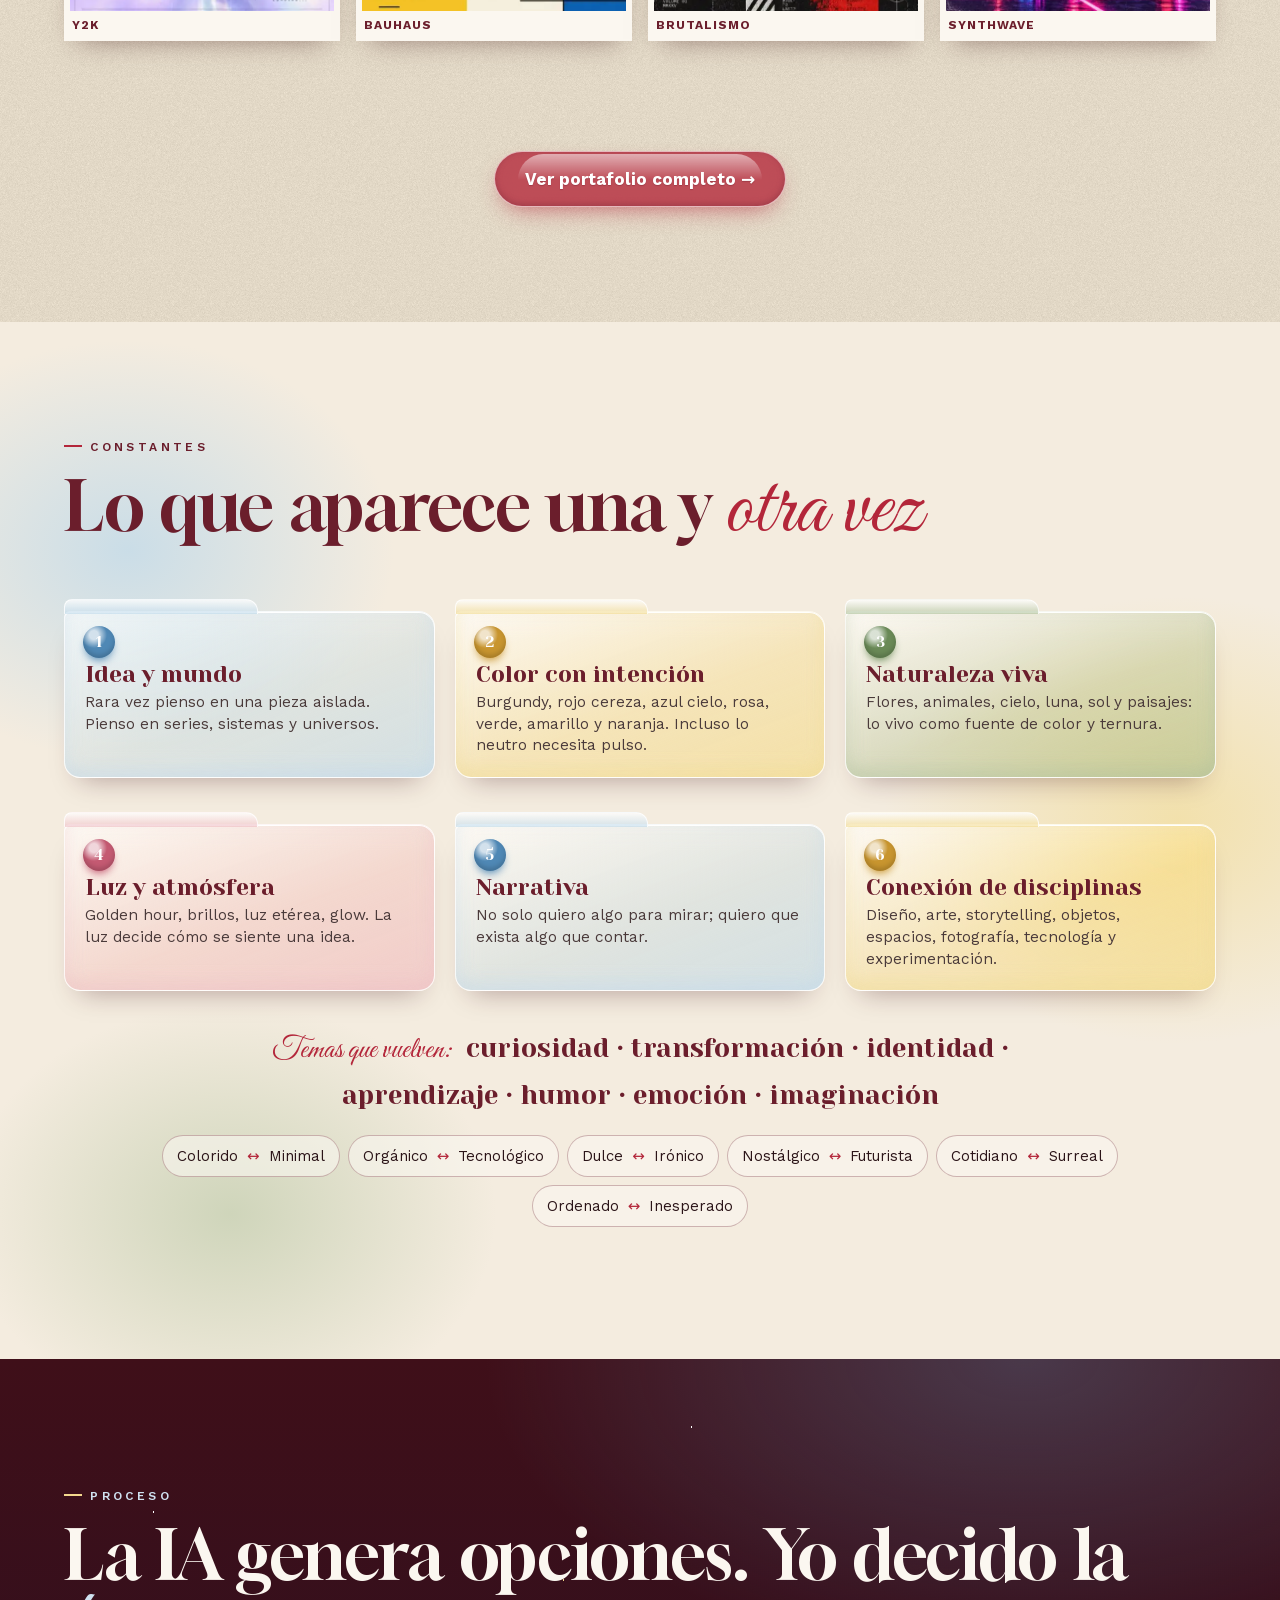
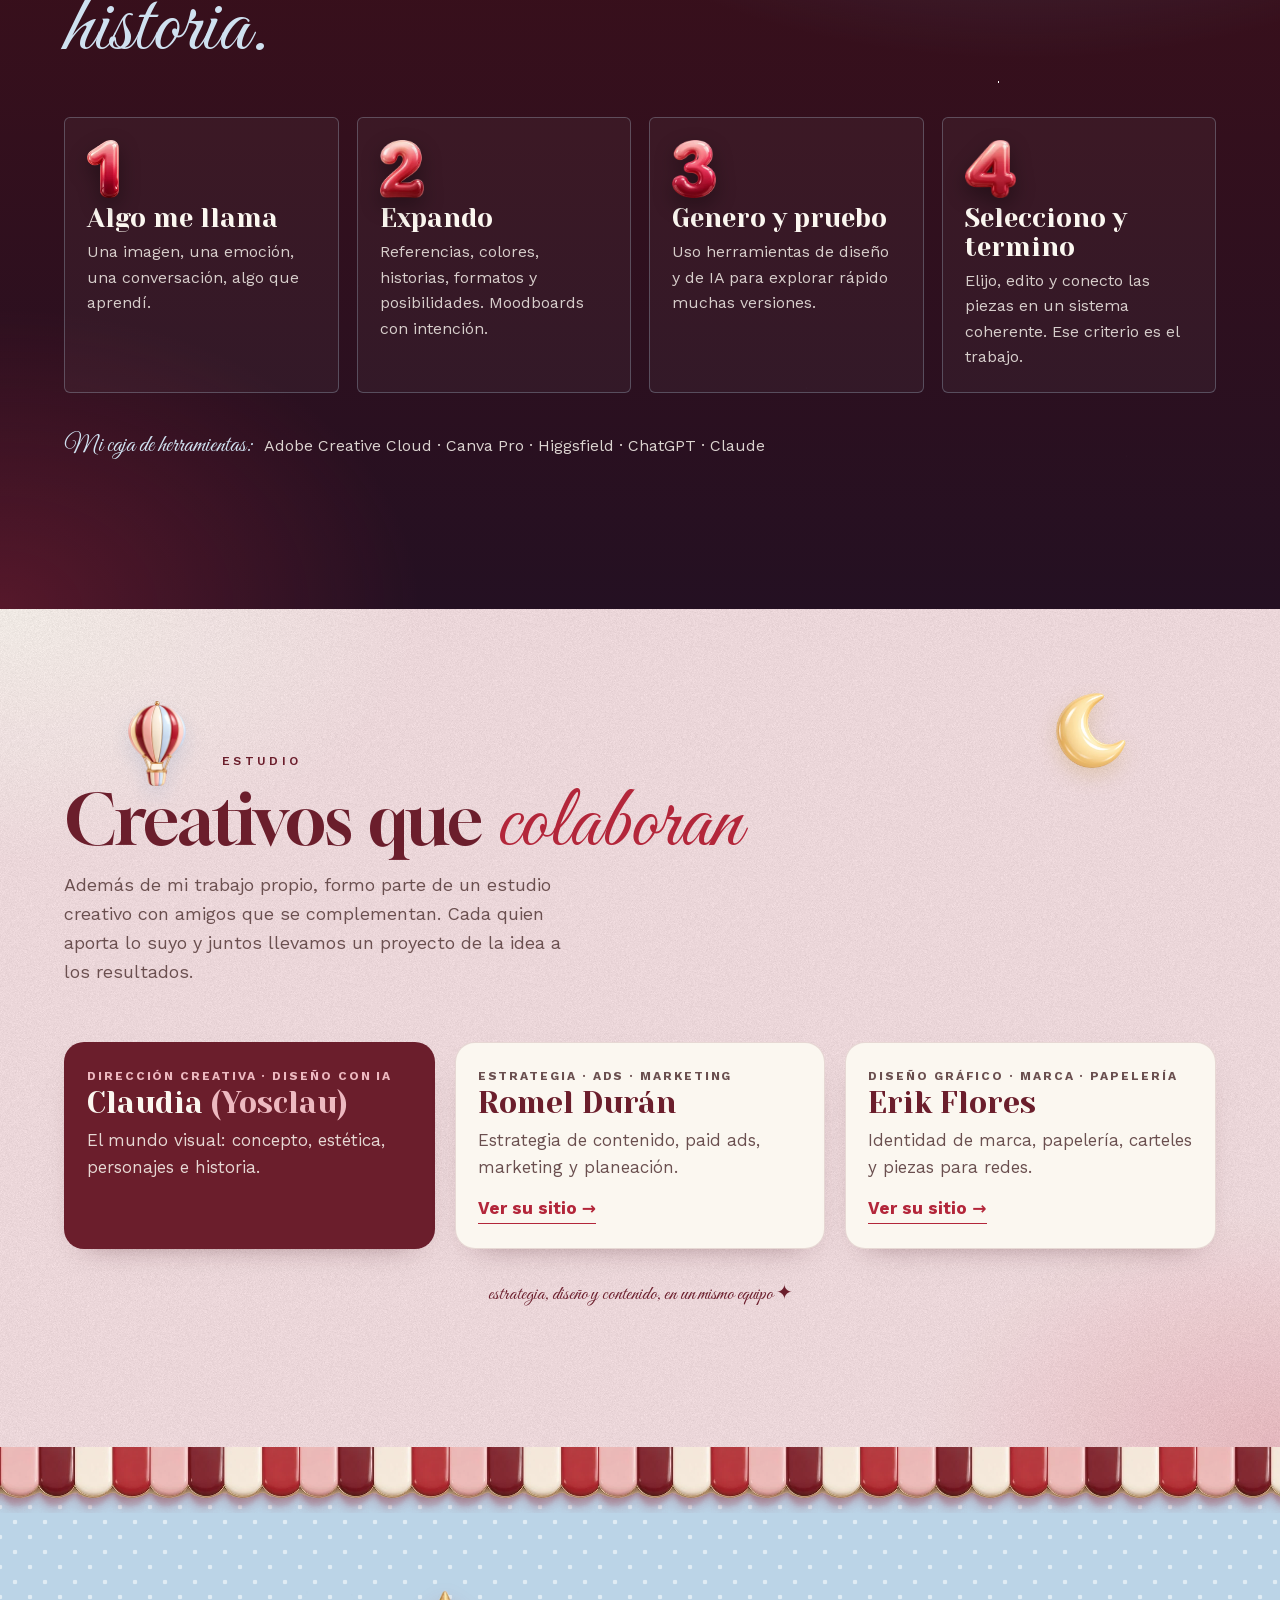
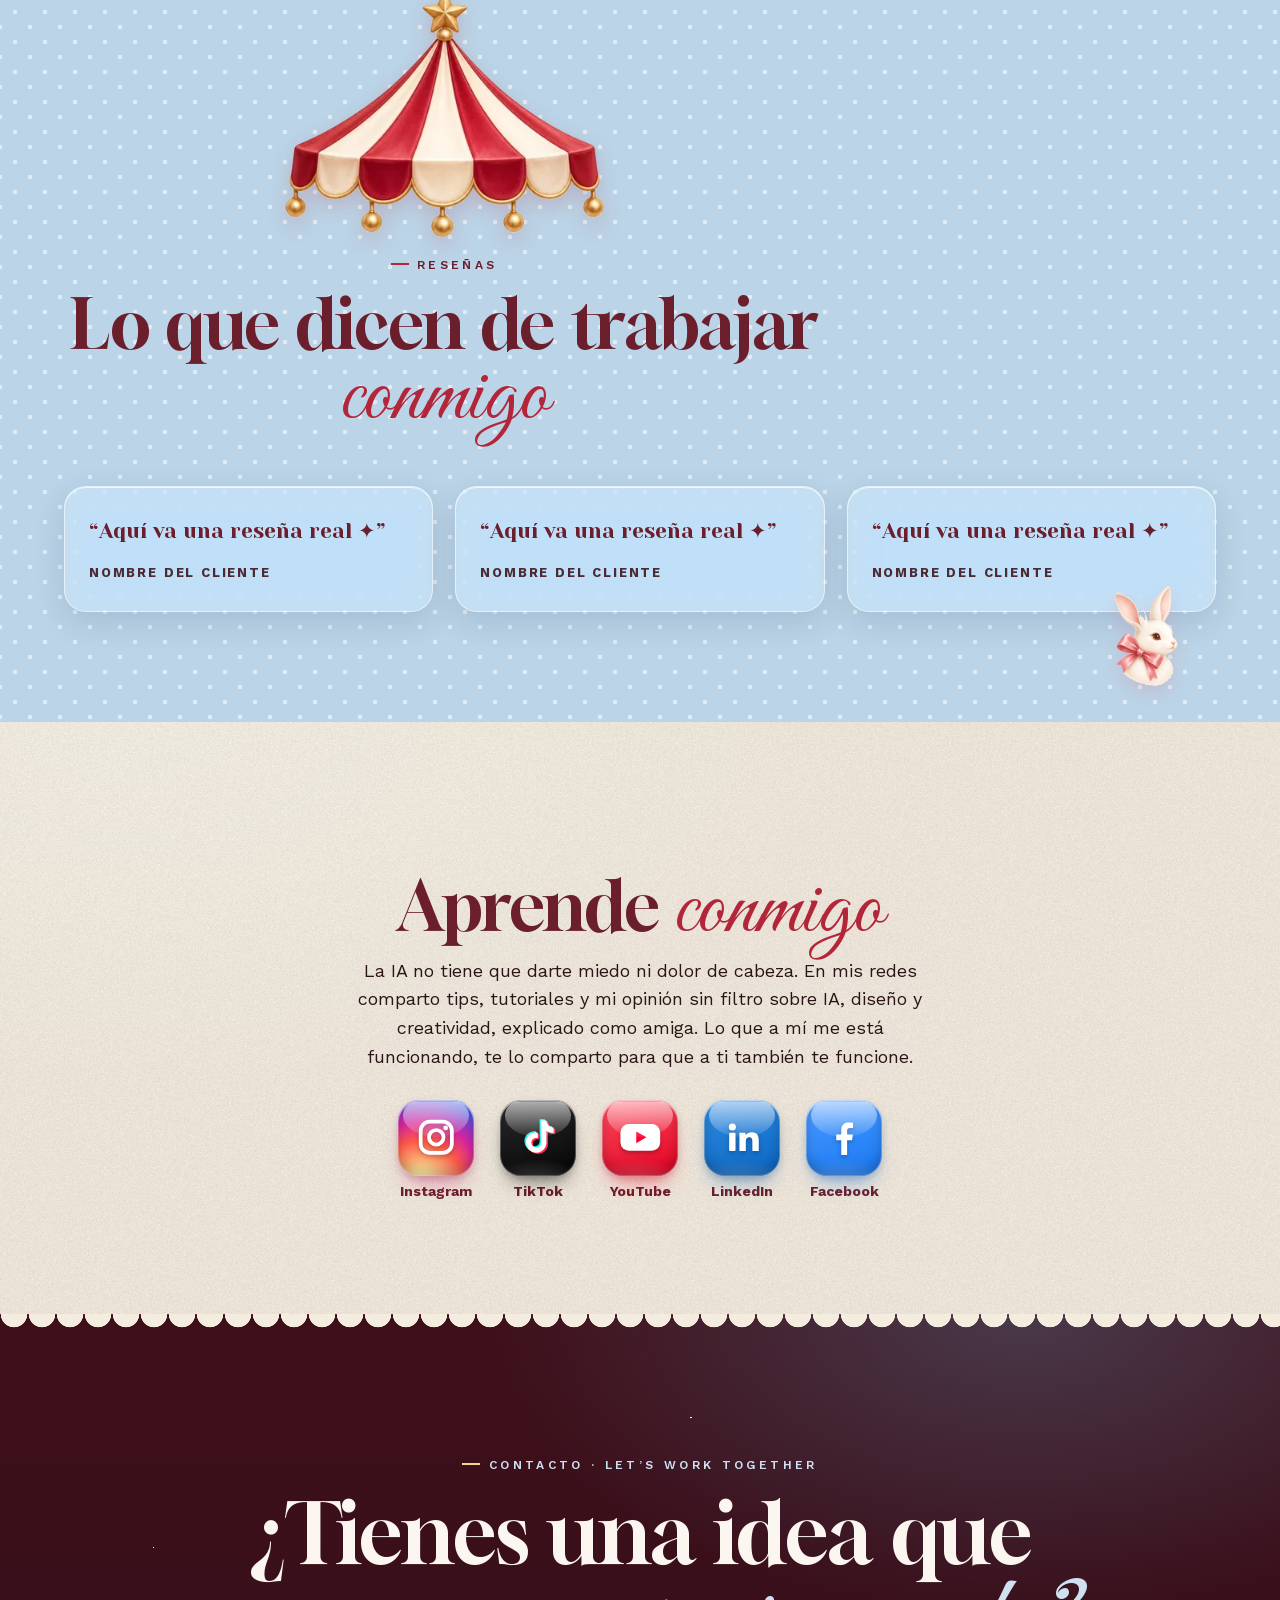
==== commit 316d62b2: "v3t: hero uses lilies phone + circus polaroid (v=3t)" ====
--- a/v3/index.html
+++ b/v3/index.html
@@ -26,7 +26,7 @@
 <link rel="stylesheet" href="test.css">
 <link rel="stylesheet" href="v2.css">
 <link rel="stylesheet" href="v3.css">
-<link rel="stylesheet" href="v3g.css?v=3q">
+<link rel="stylesheet" href="v3g.css?v=3t">
 </head>
 <body>
 <a class="skip" href="#main">Saltar al contenido</a>
@@ -66,10 +66,9 @@
     <div class="arco" aria-hidden="true"><span class="arco-brillo"></span></div>
     <img class="hero-estampa hero-sello" src="media/v3g/sello-rojo.webp" width="300" height="231" alt="" aria-hidden="true" decoding="async">
     <div class="carpa3d" aria-hidden="true"><div class="carpa3d-float"><img class="carpa-img" src="media/v3g/carpa.webp" width="380" height="324" alt="" decoding="async"><img class="luna3d" src="media/v3g/luna.webp" width="243" height="260" alt=""></div></div>
-    <picture><source media="(min-width: 900px)" srcset="/v3/tm/telefono-desk.webp?v=3r" type="image/webp" width="540" height="784"><img class="hero-phone" src="/v3/tm/telefono.webp?v=3q" width="360" height="523" alt="Animación: Claudia saluda desde un celular y su mano sale de la pantalla" decoding="async"></picture>
-    <figure class="polaroid p-side">
-      <span class="tape tape-b" aria-hidden="true"></span>
-      <img src="/m/yo-perla.webp" width="640" height="800" alt="Autorretrato ilustrado de Claudia con aretes de perla, de la serie Yo en otros mundos">
+    <picture><source media="(min-width: 900px)" srcset="/v3/tm/telefono-flores-desk.webp?v=3t" type="image/webp" width="540" height="784"><img class="hero-phone" src="/v3/tm/telefono-flores.webp?v=3t" width="360" height="523" alt="Animación: Claudia sonríe desde un celular y su mano sale de la pantalla para señalar" decoding="async"></picture>
+    <figure class="polaroid p-side p-video">
+      <picture><source media="(min-width: 900px)" srcset="/v3/tm/polaroid-circo.webp?v=3t" type="image/webp" width="560" height="615"><img src="/v3/tm/polaroid-circo-m.webp?v=3t" width="360" height="395" alt="Animación: Claudia en una polaroid bajo la carpa de circo; saca la mano de la foto y señala" decoding="async"></picture>
       <figcaption class="script">yo, en otro mundo</figcaption>
     </figure>
     <ul class="swatches" aria-label="Paleta">
--- a/v3/v3g.css
+++ b/v3/v3g.css
@@ -171,3 +171,13 @@
 /* v3q: celular animado en lugar de la polaroid principal */
 .hero .hero-collage .hero-phone{position:absolute; left:-25px; top:22px; width:222px; height:auto; max-width:none; transform:rotate(-4deg); z-index:4; pointer-events:none; filter:drop-shadow(0 10px 14px rgba(70,40,60,.22))}
 @media (min-width:900px){ .hero .hero-collage .hero-phone{left:-55px; top:34px; width:350px} }
+
+/* v3t: polaroid del circo animada (video recortado) en lugar de la ilustrada; el cel de flores usa la misma caja */
+.hero .hero-collage .p-video{background:none; padding:0; box-shadow:none; width:62%; top:31%; right:-2%; transform:rotate(1.5deg); pointer-events:none}
+.hero .hero-collage .p-video picture{display:block}
+.hero .hero-collage .p-video img{display:block; width:100%; height:auto; max-width:none; aspect-ratio:auto!important; object-fit:contain; filter:drop-shadow(0 10px 12px rgba(70,40,60,.16))}
+.hero .hero-collage .p-video figcaption{position:static; display:block; margin:-12px 0 0; padding-left:9%; text-align:center; white-space:nowrap; font-size:20px; line-height:1; color:var(--burgundy,#6b1e2c); transform:rotate(-2deg)}
+@media (min-width:900px){
+  .hero .hero-collage .p-video{width:330px; top:170px; right:3%}
+  .hero .hero-collage .p-video figcaption{font-size:24px; margin-top:-16px}
+}
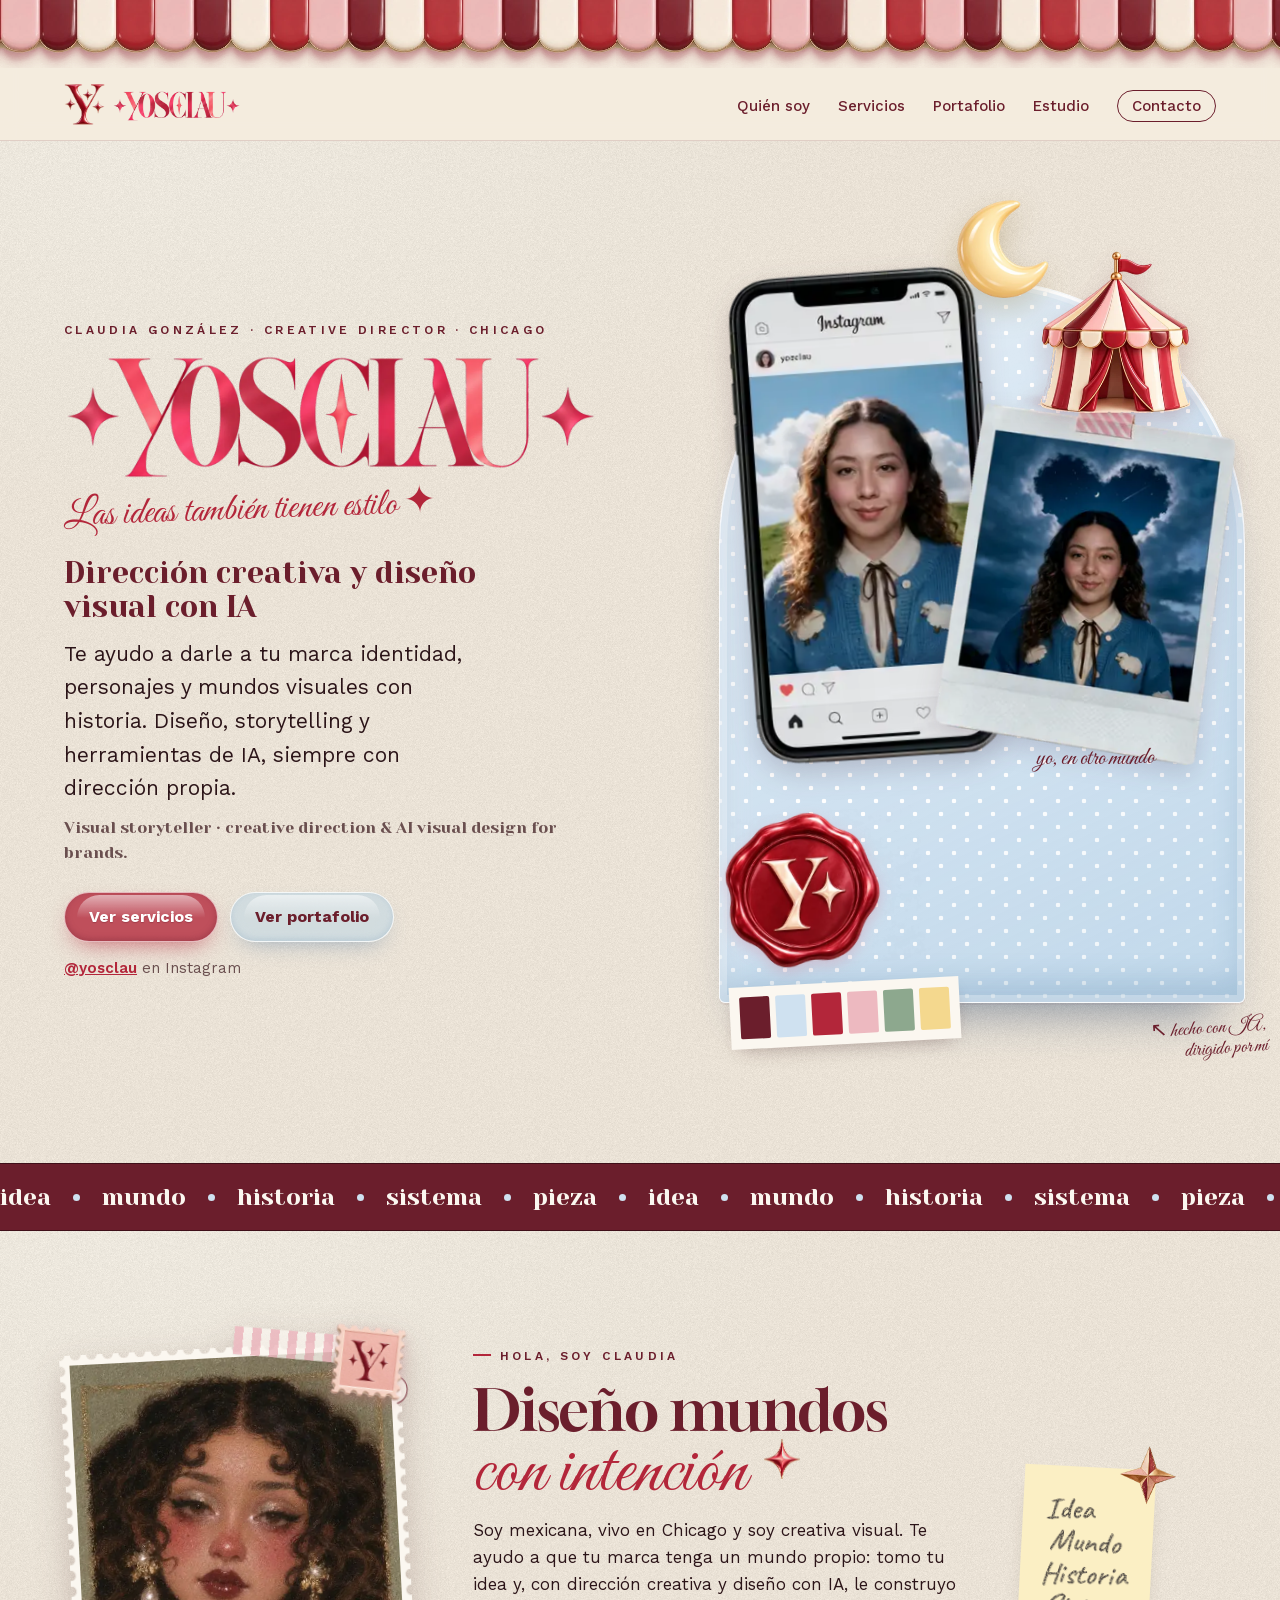
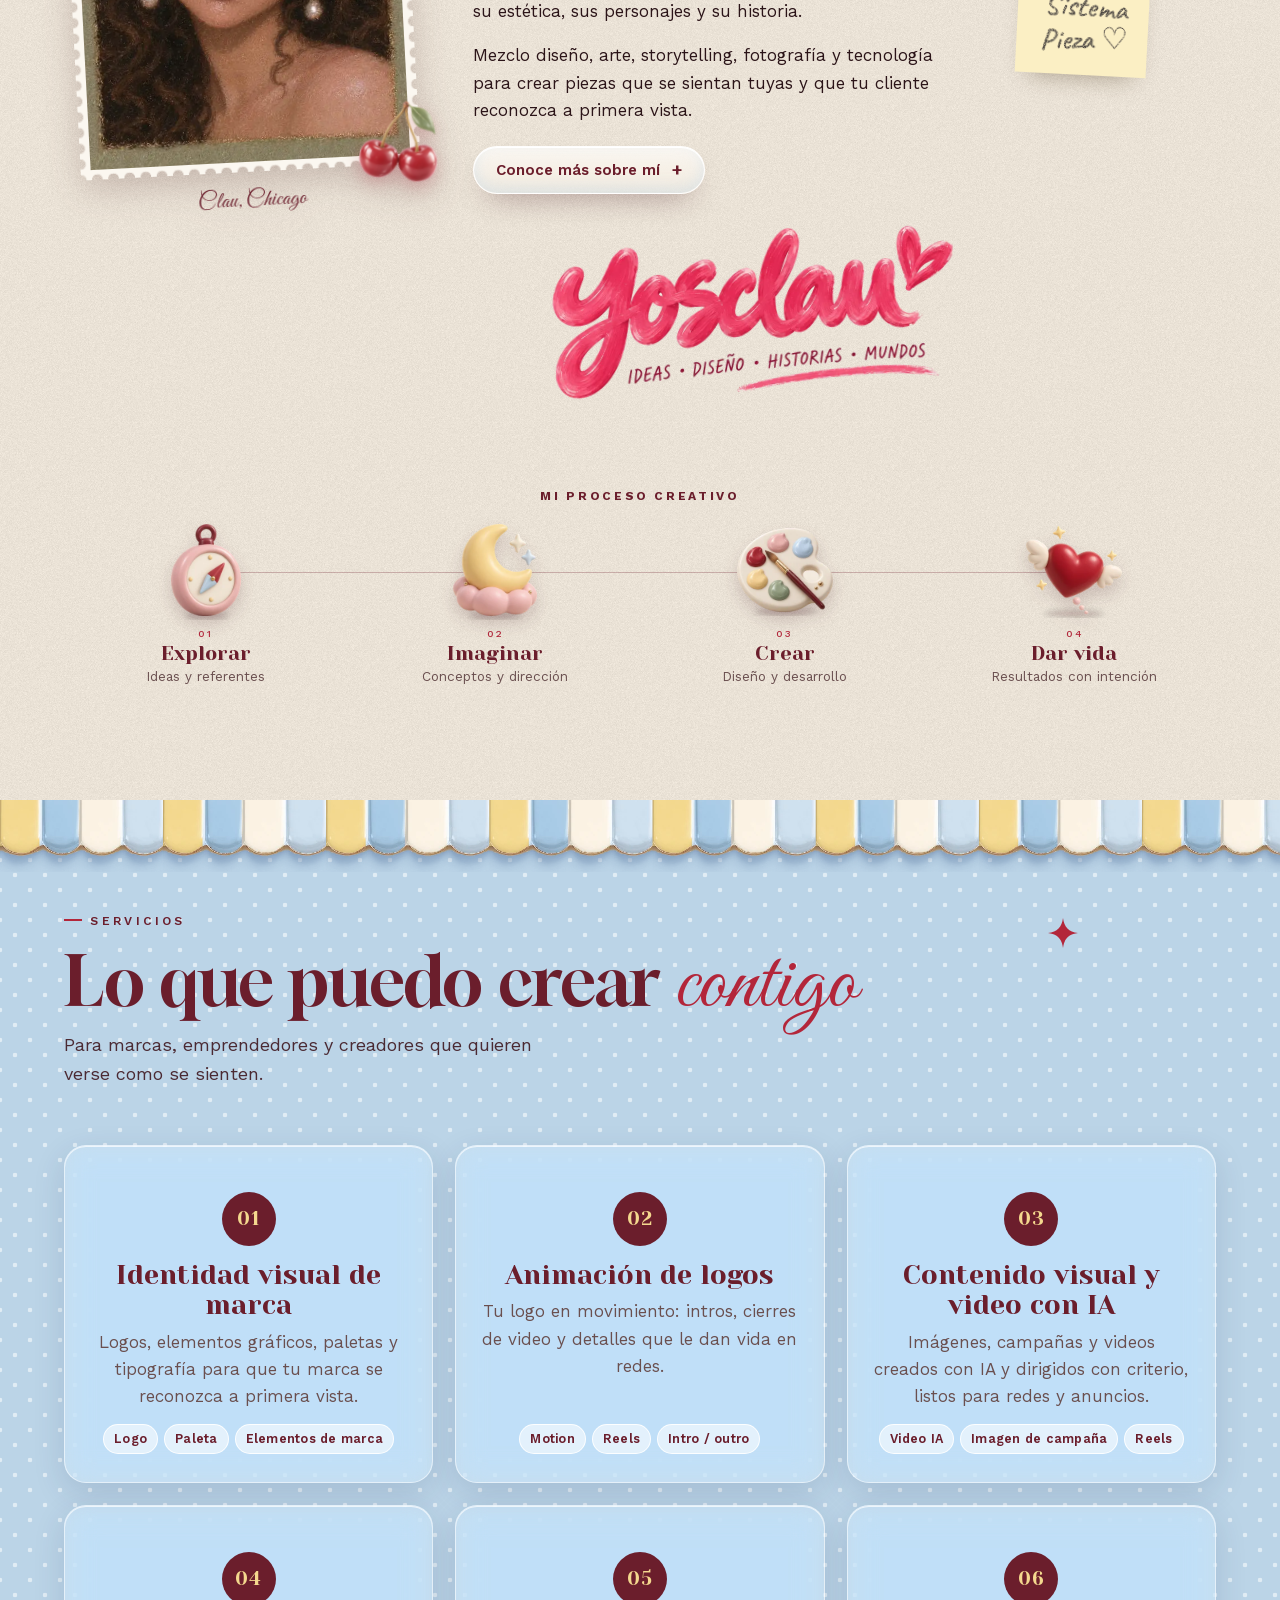
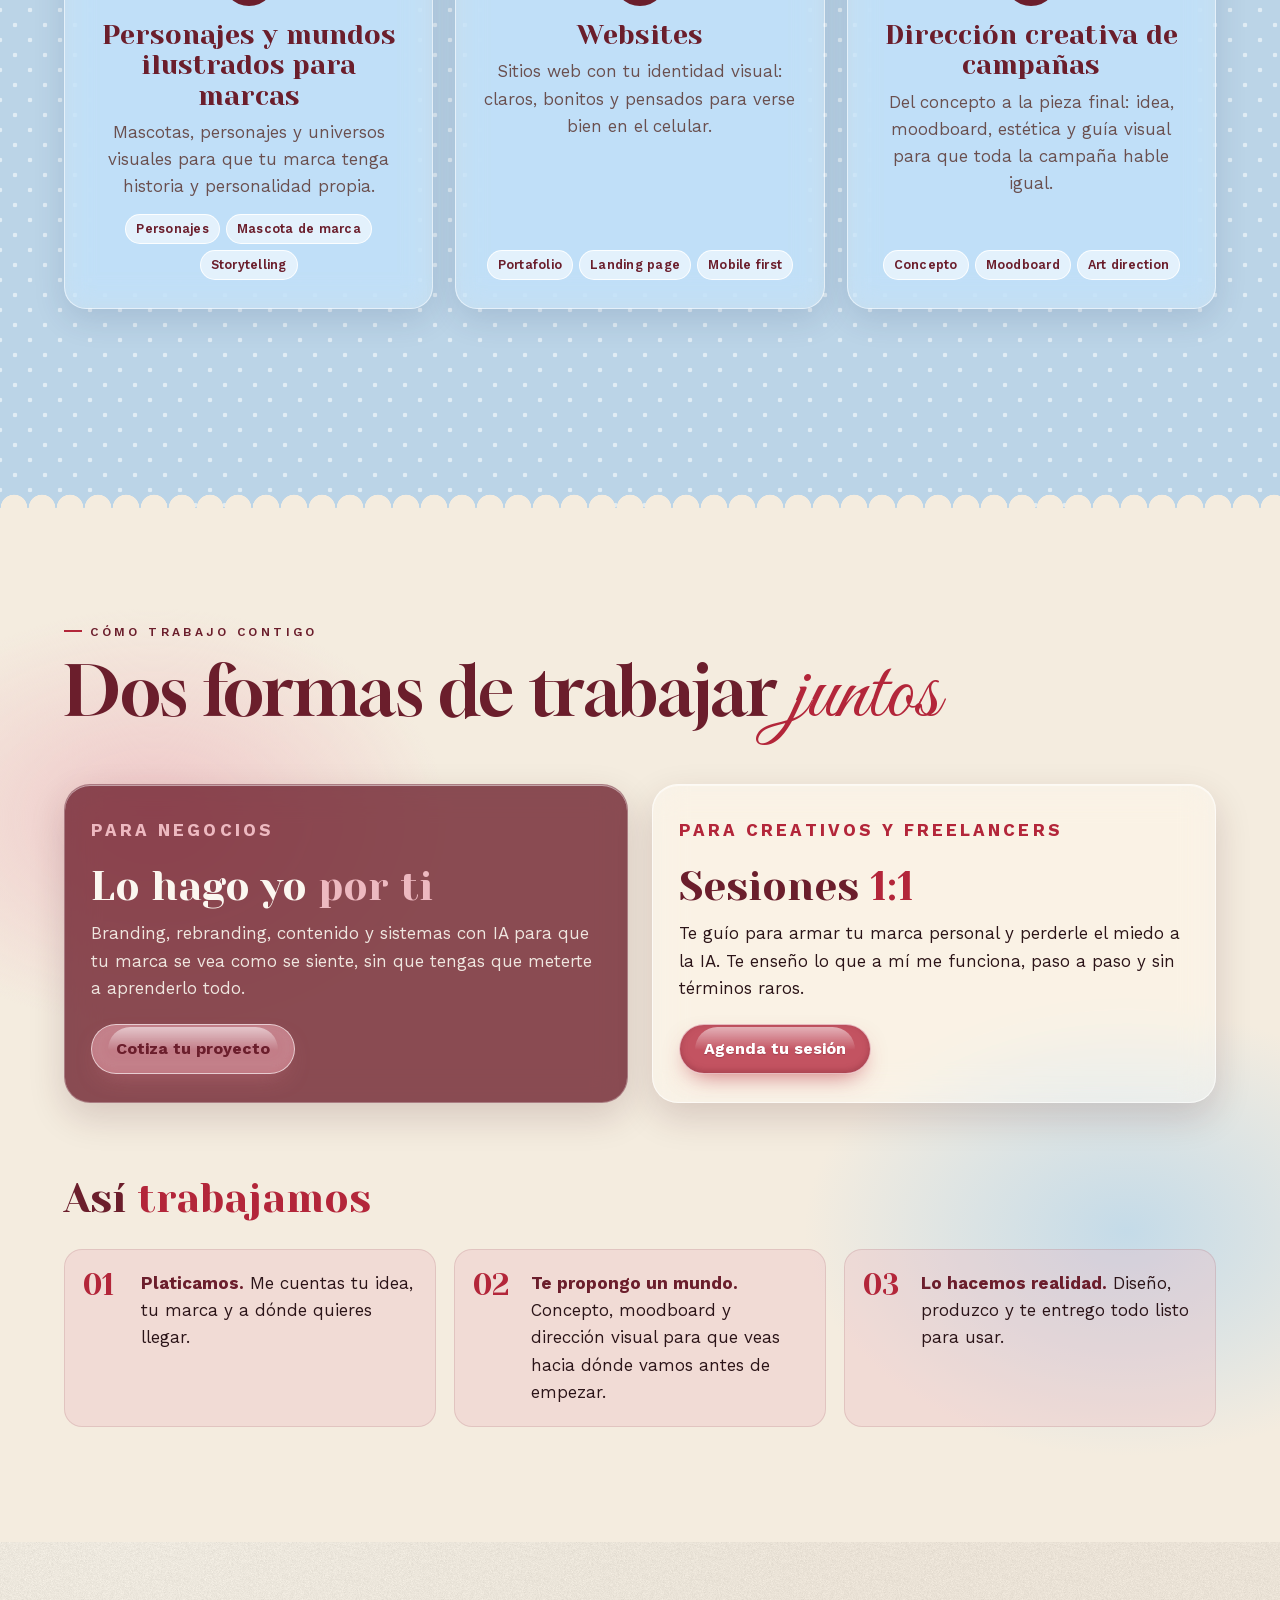
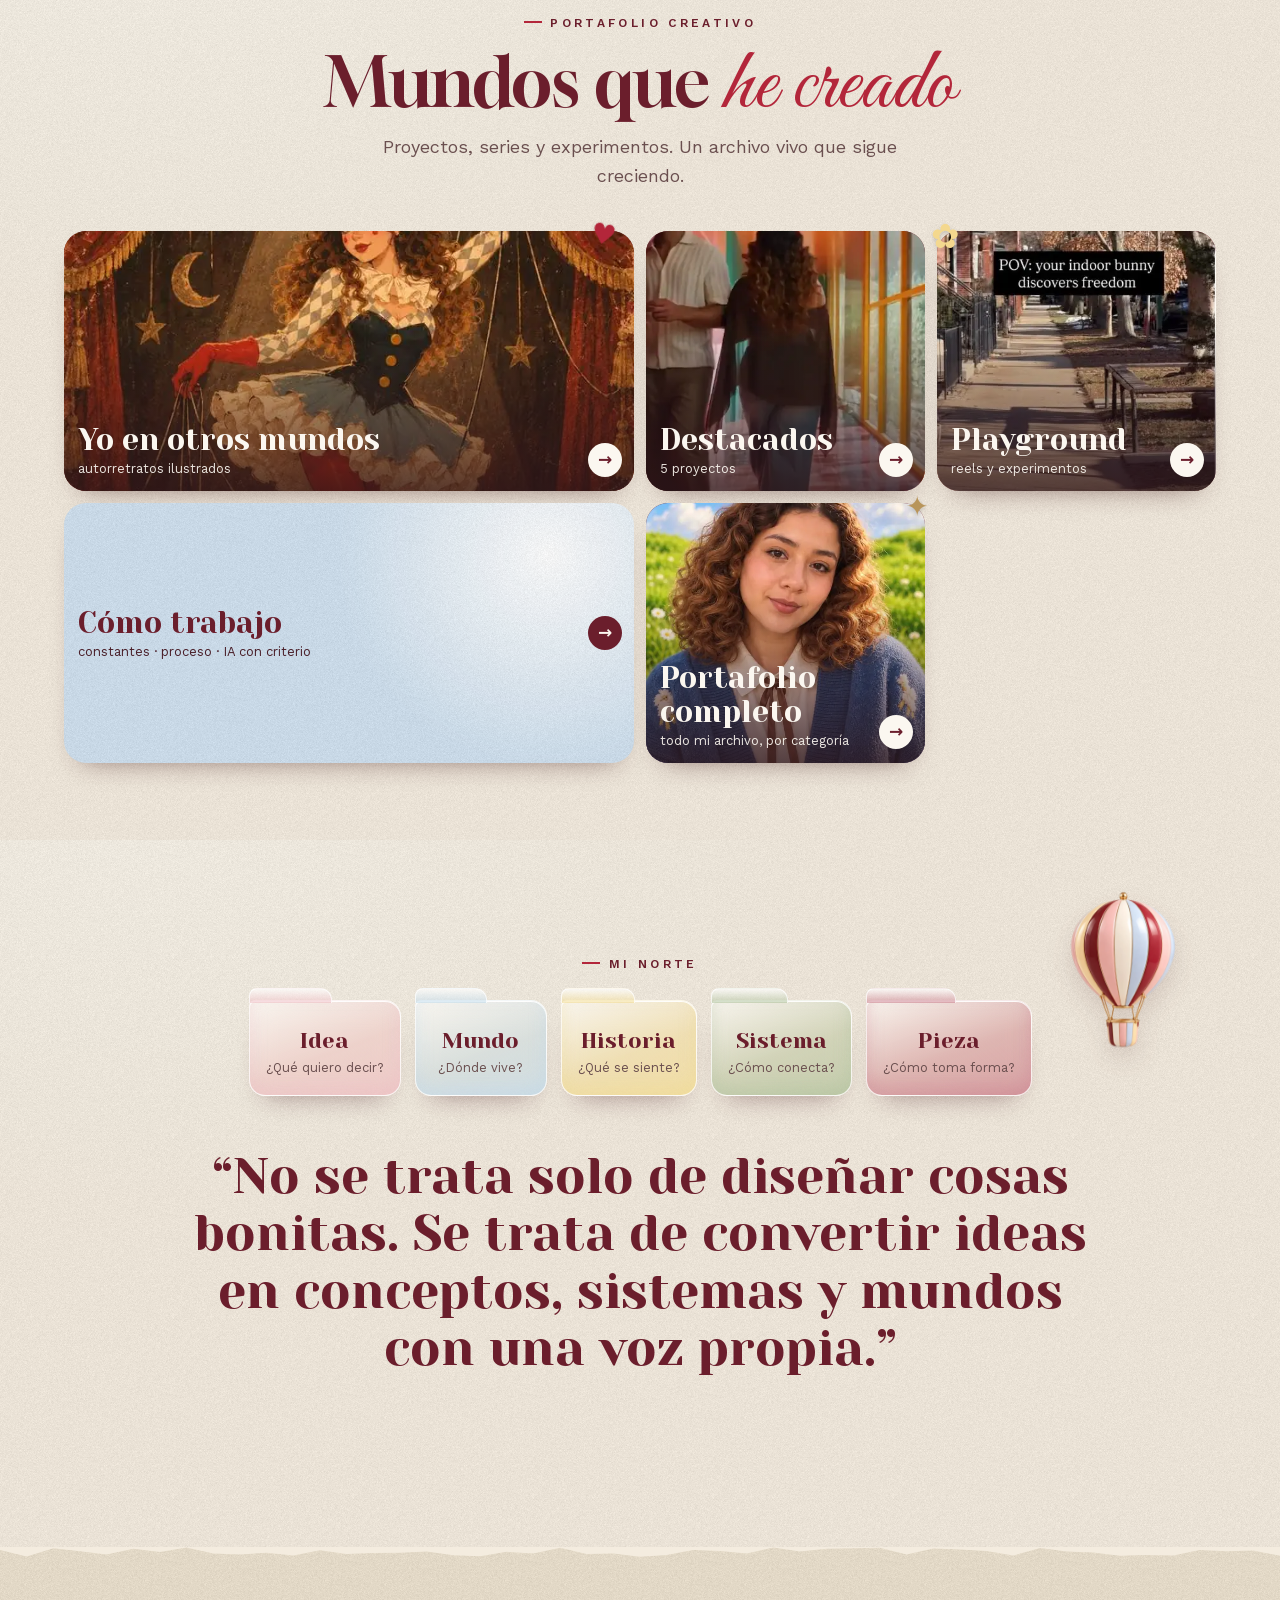
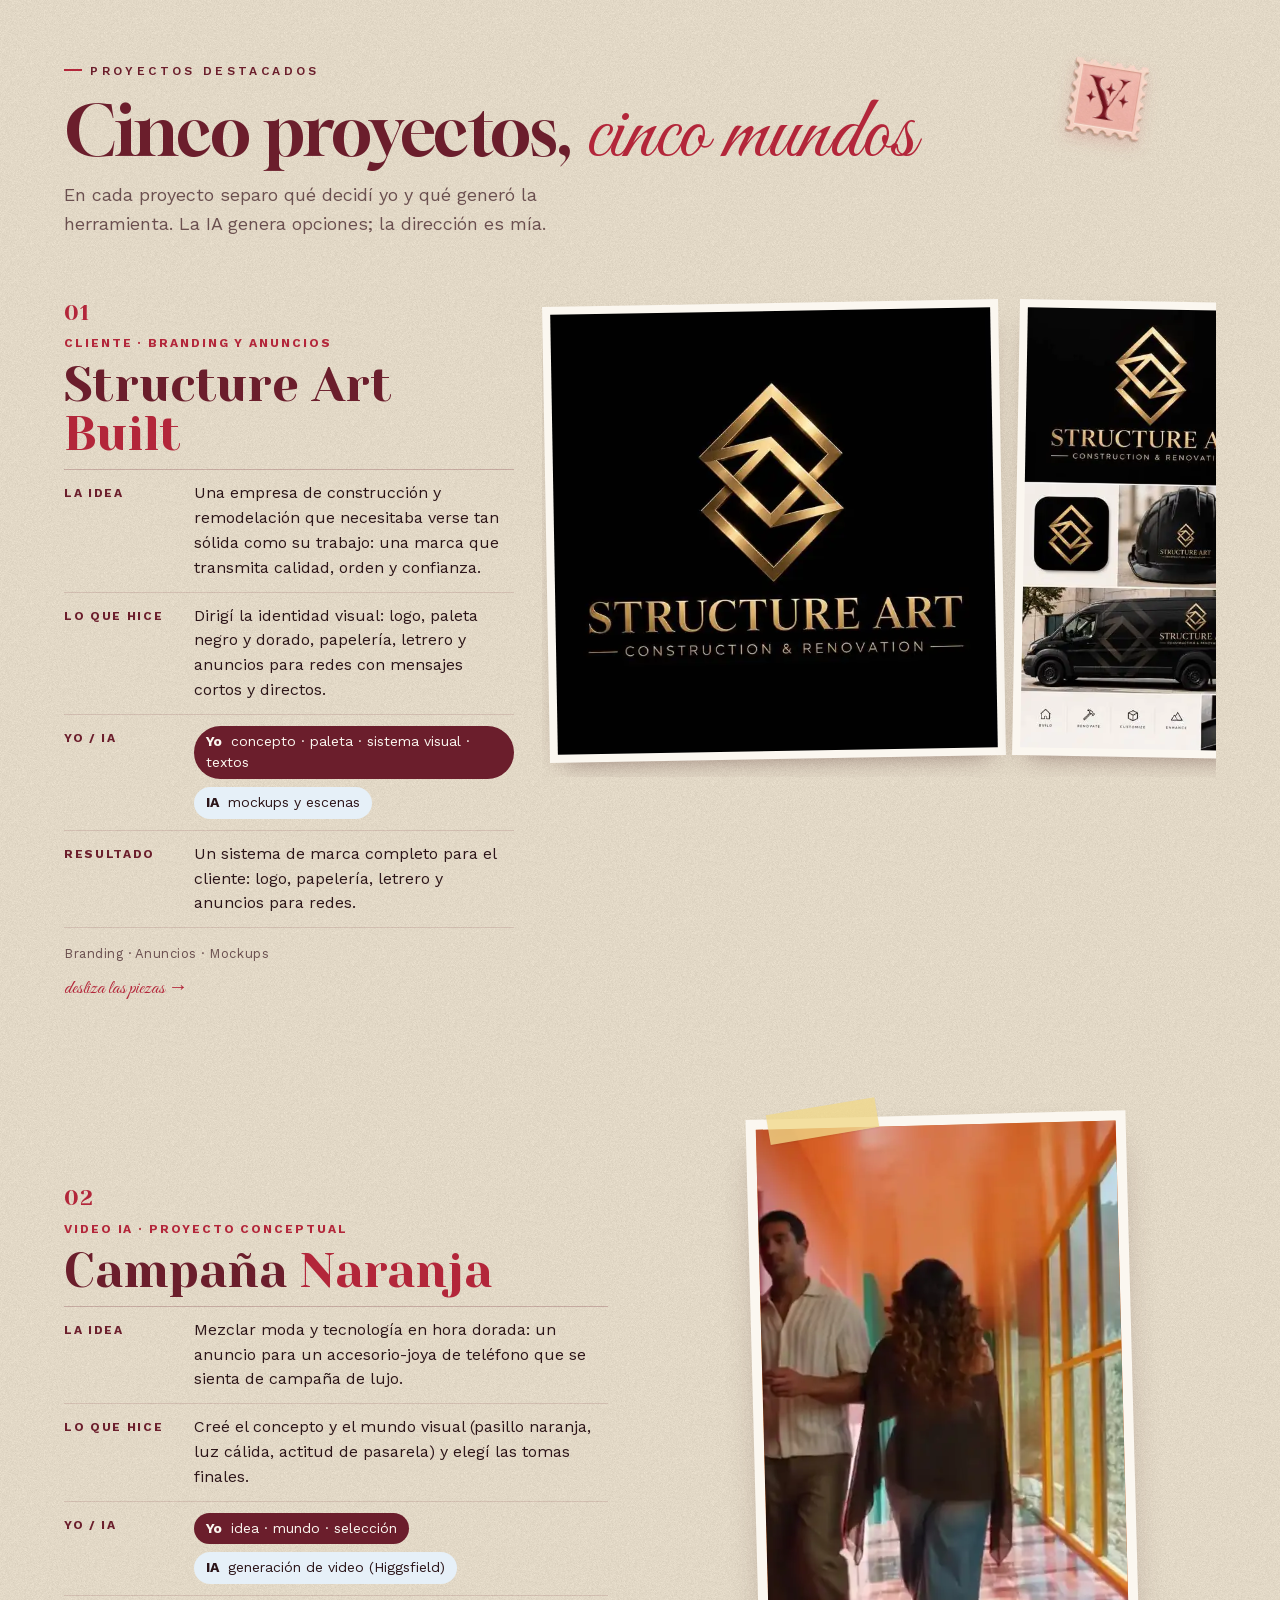
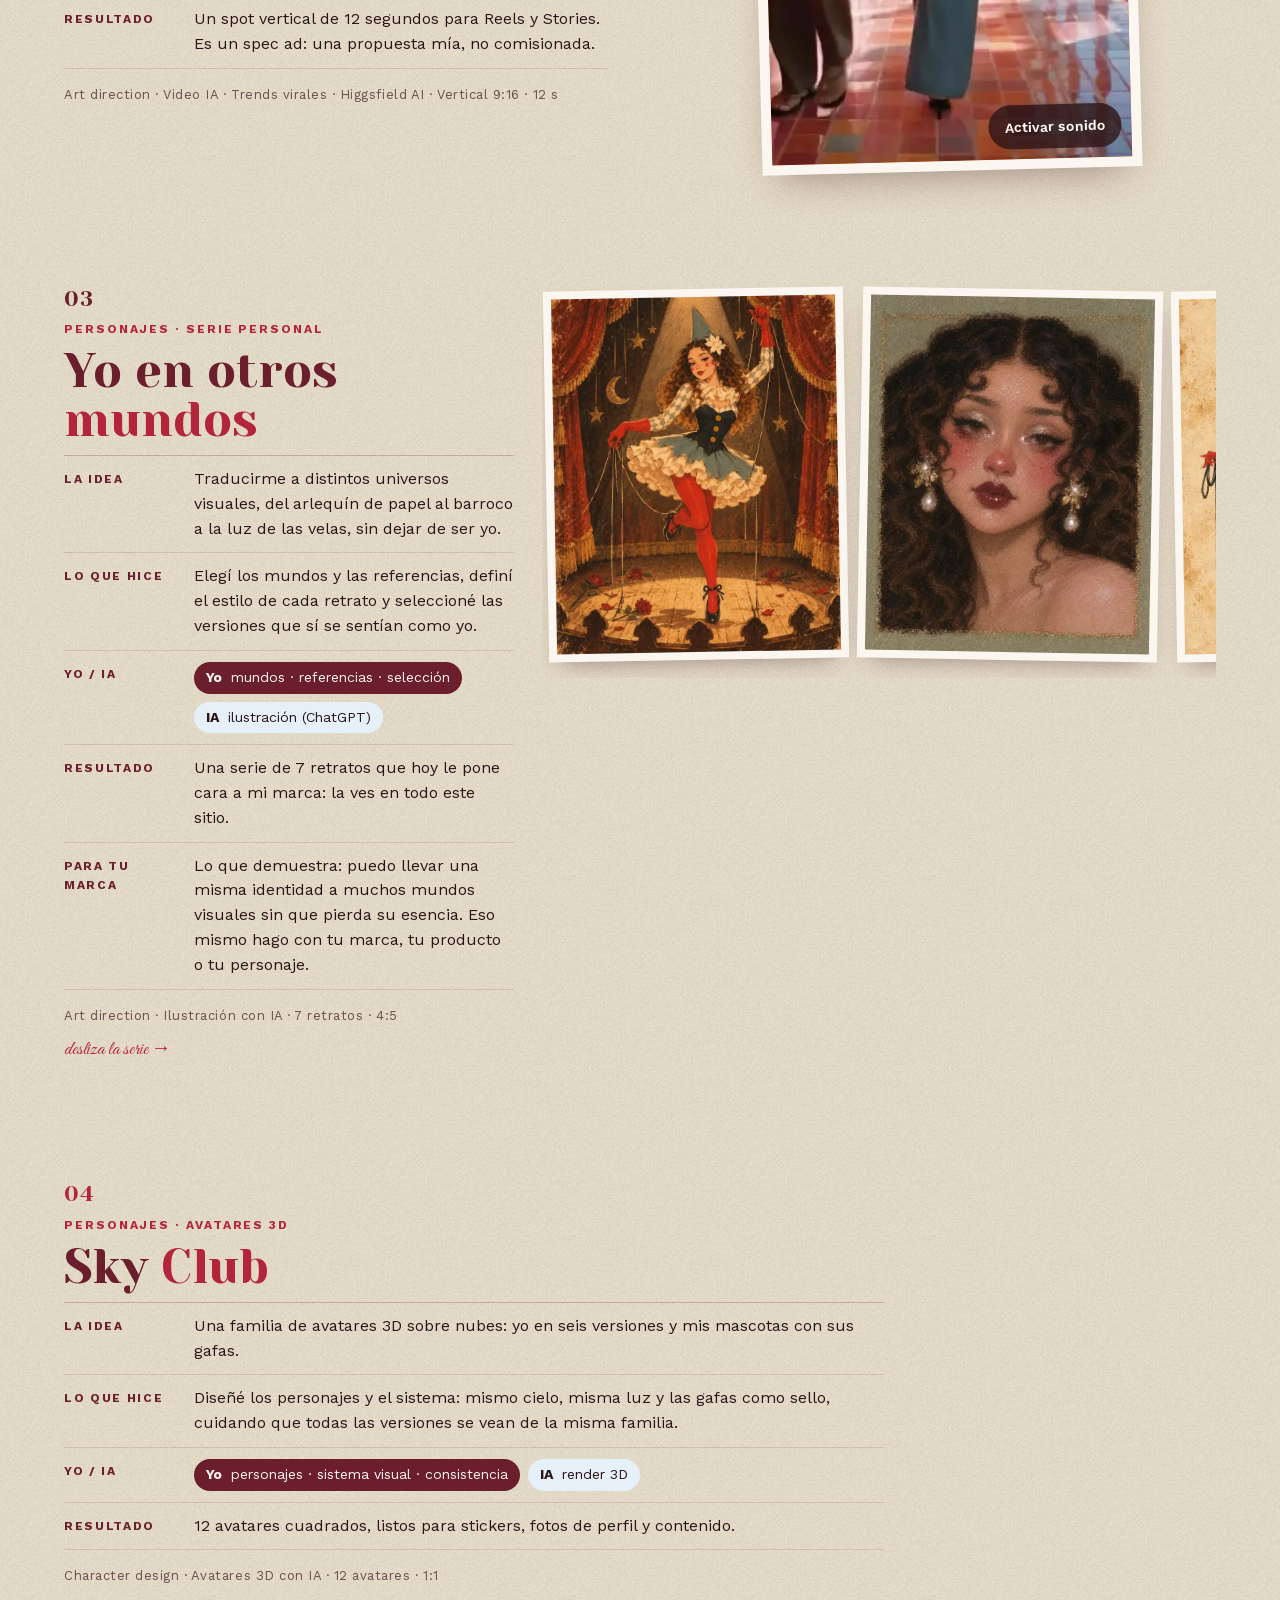
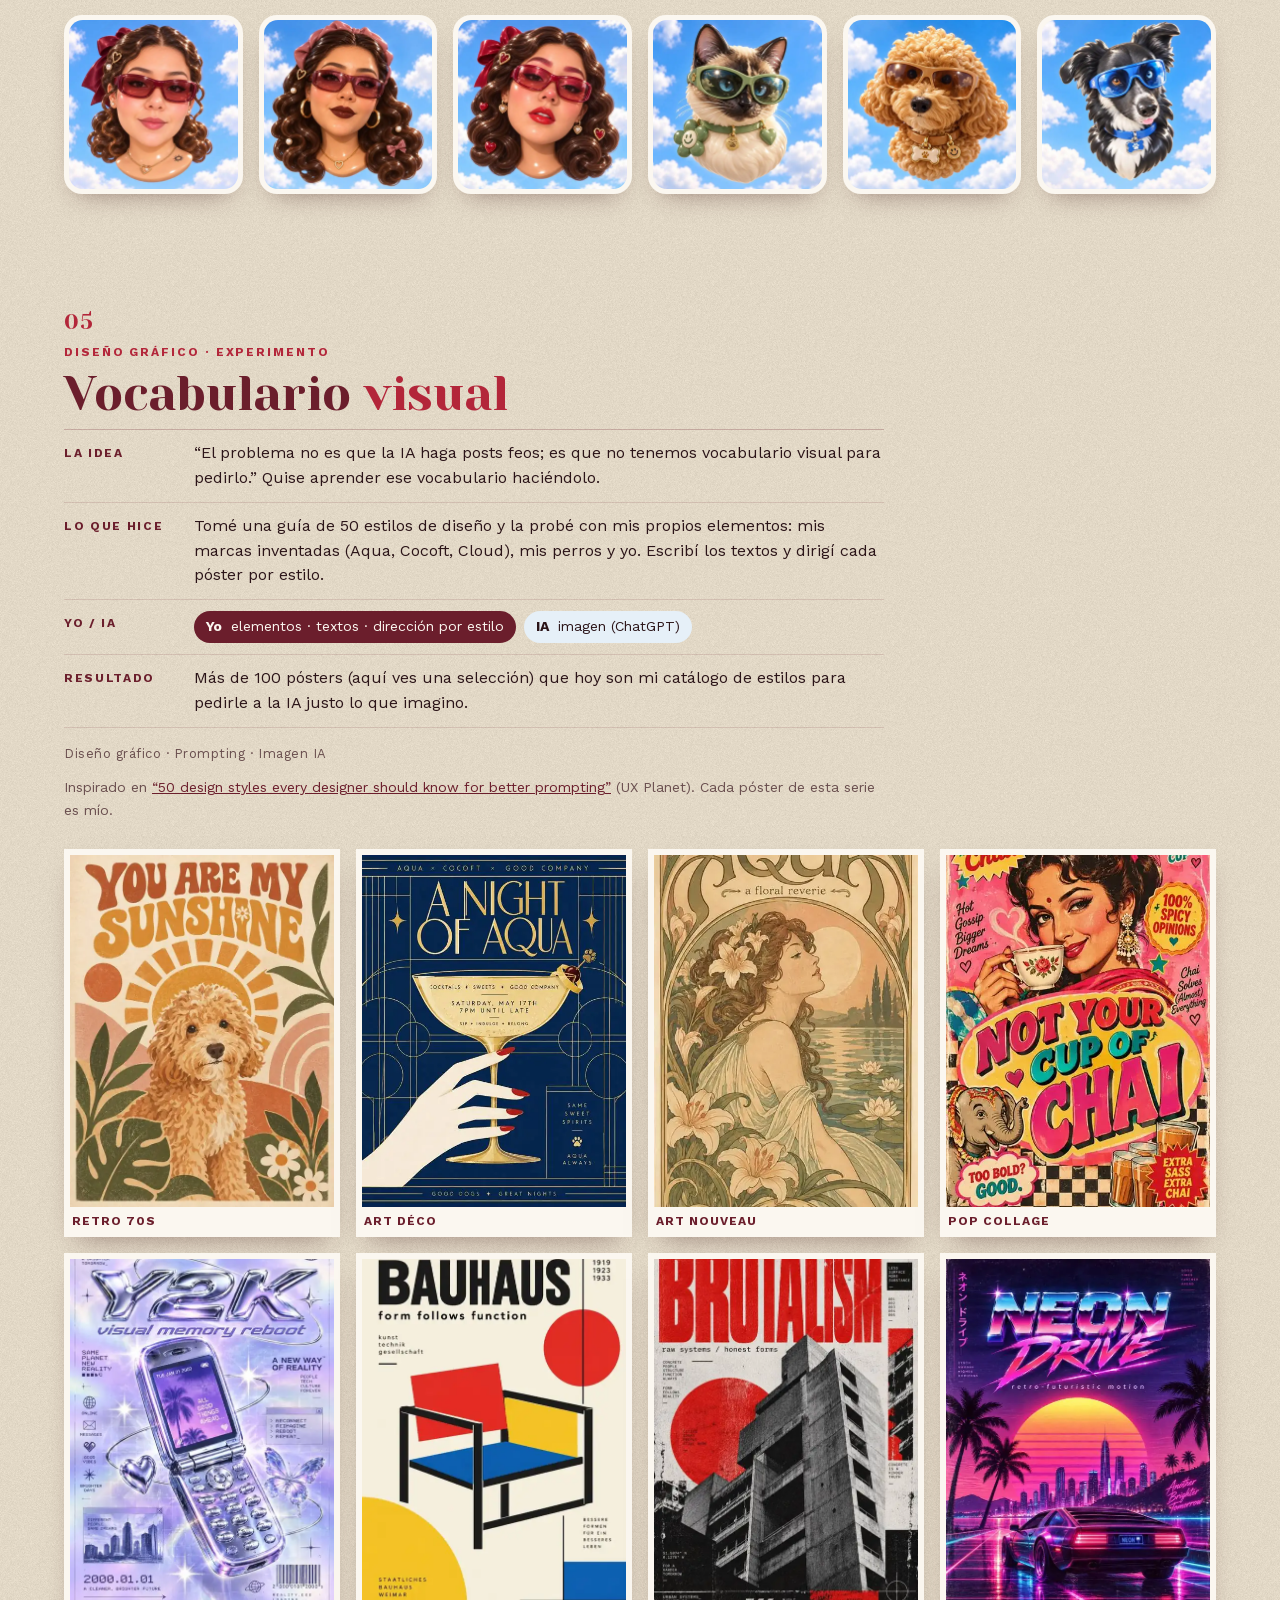
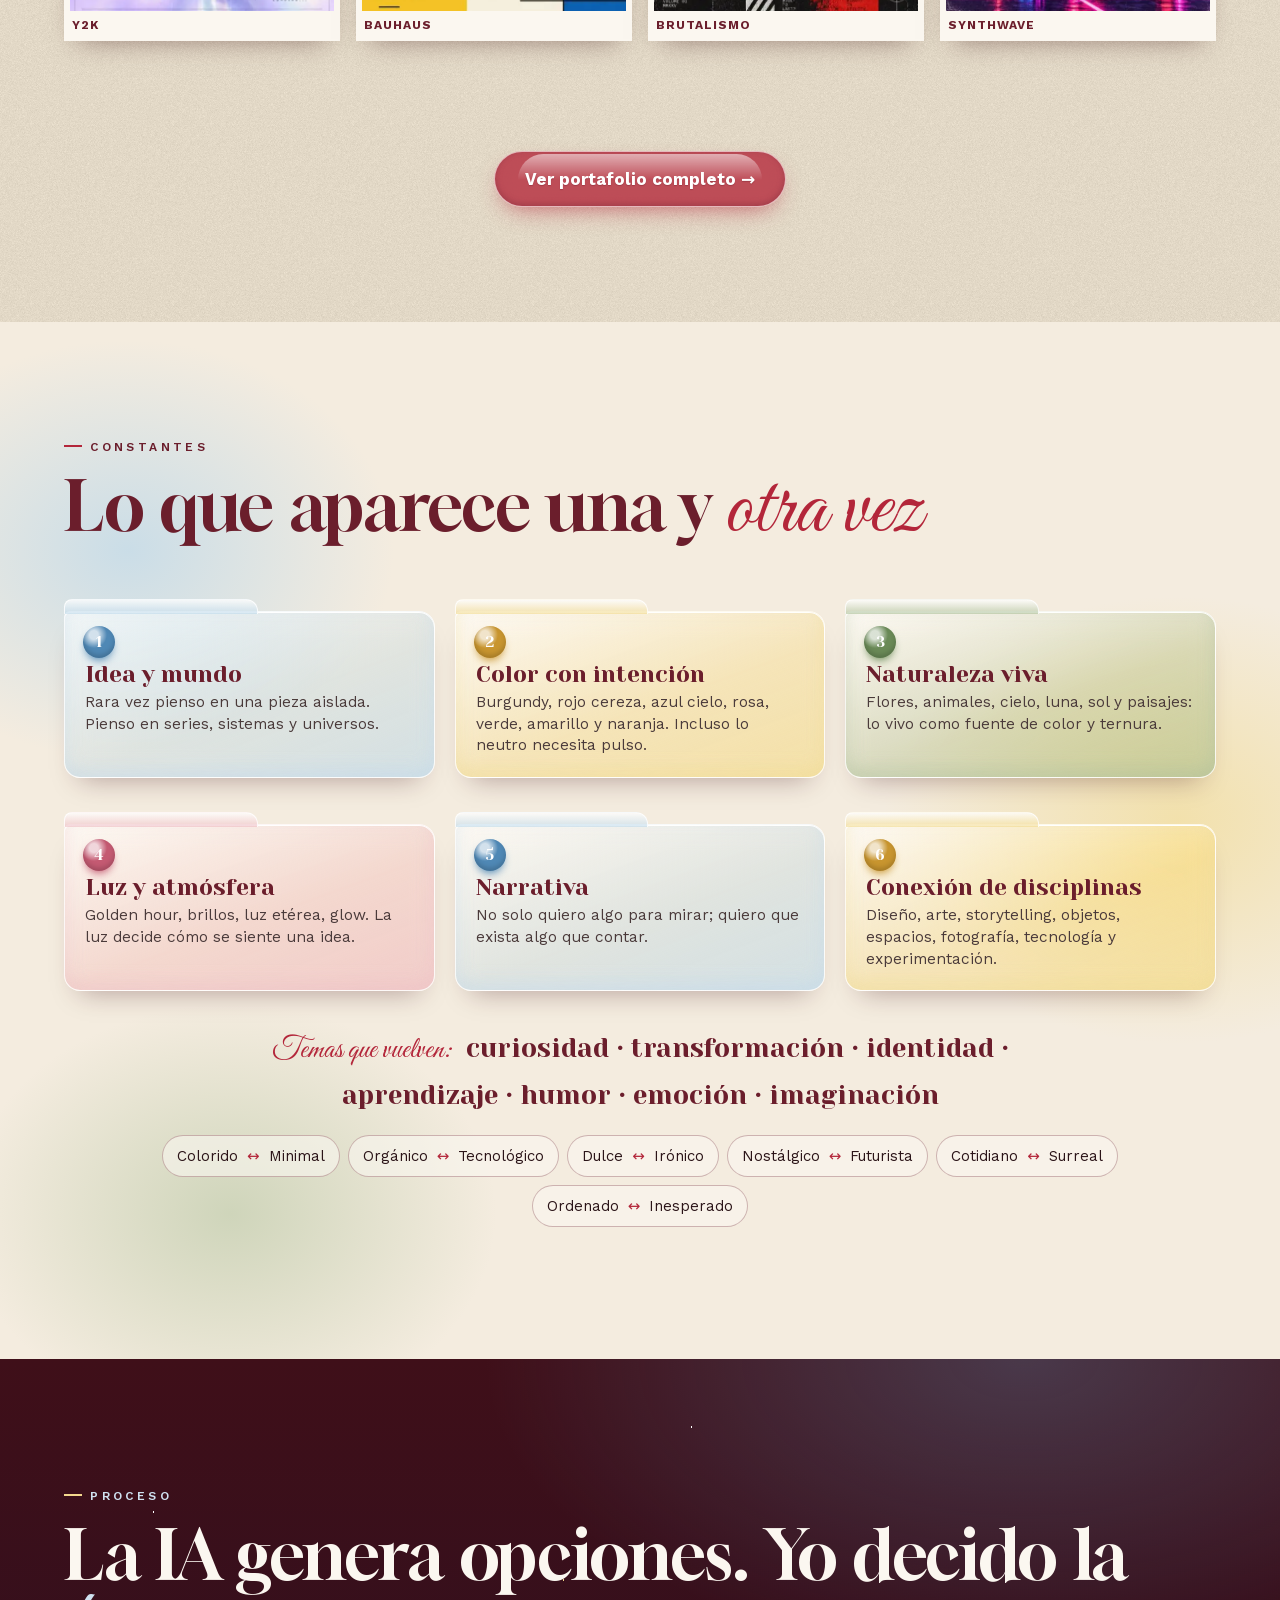
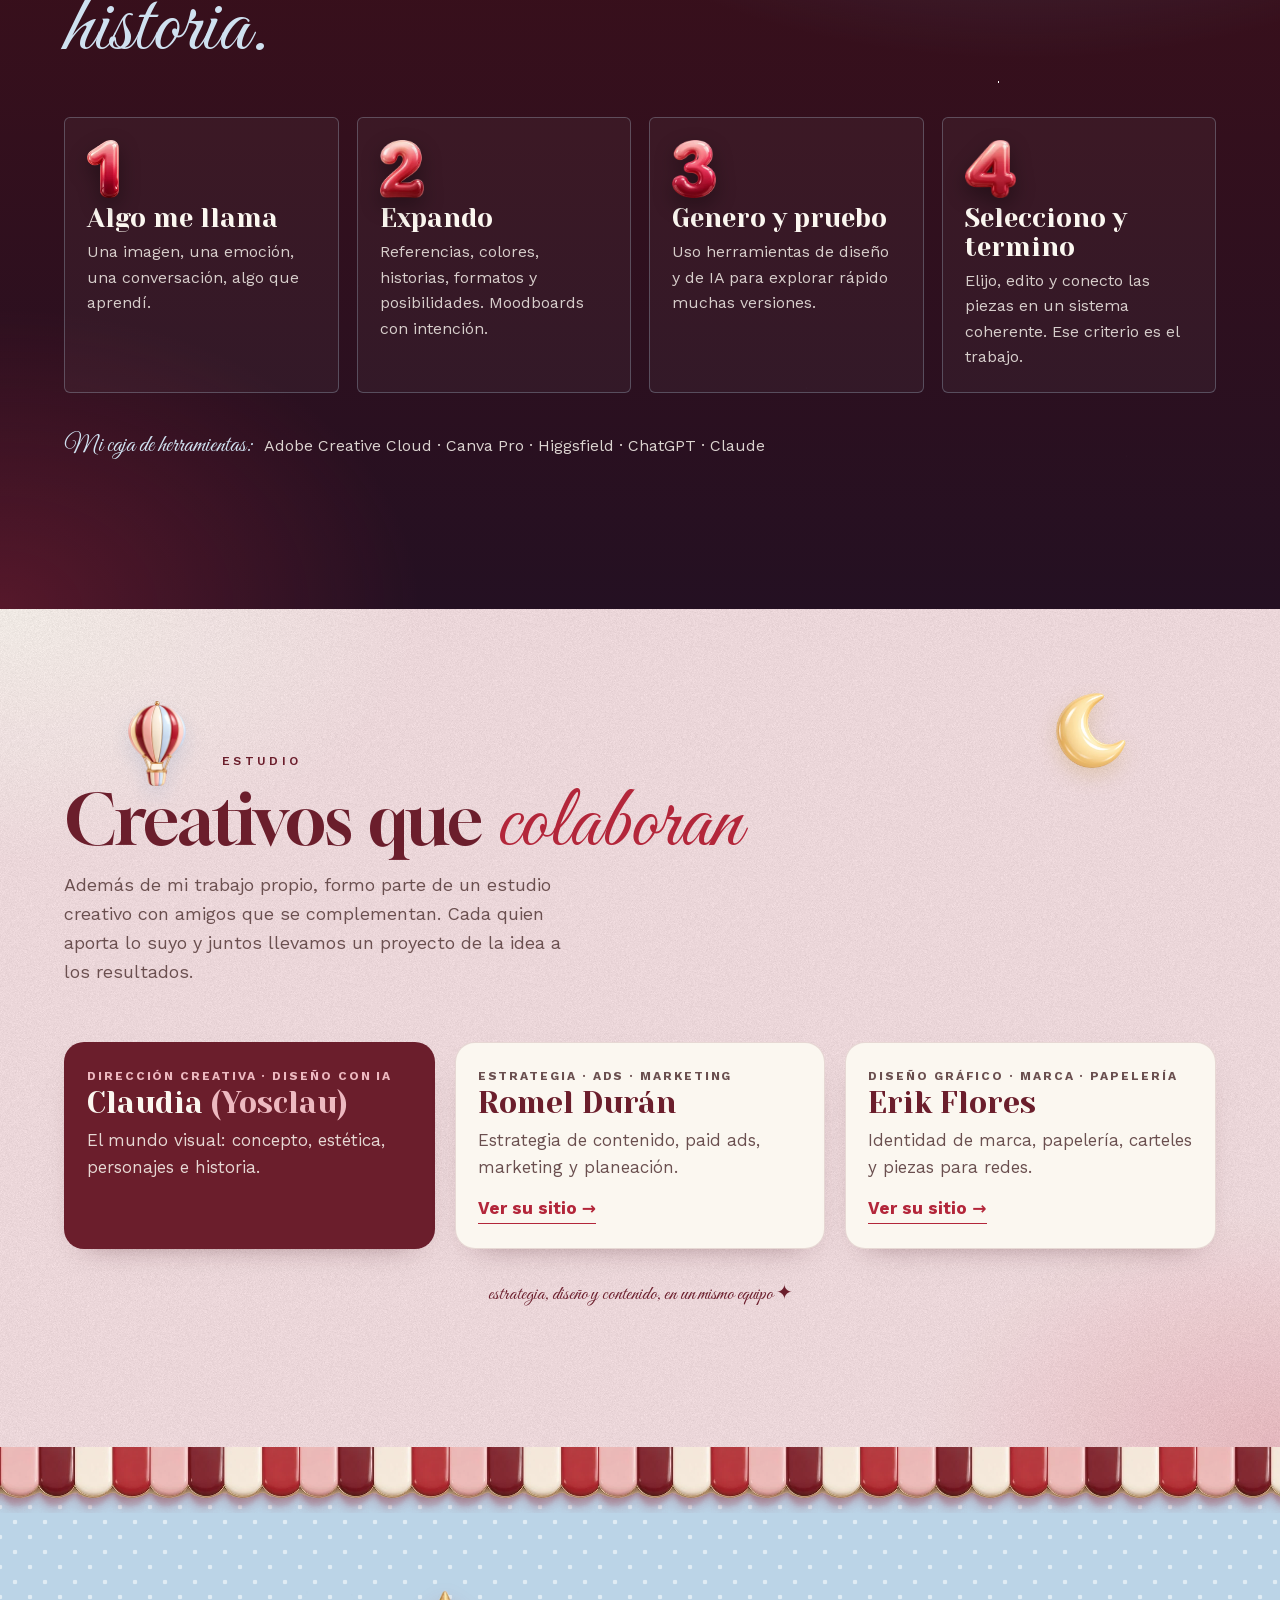
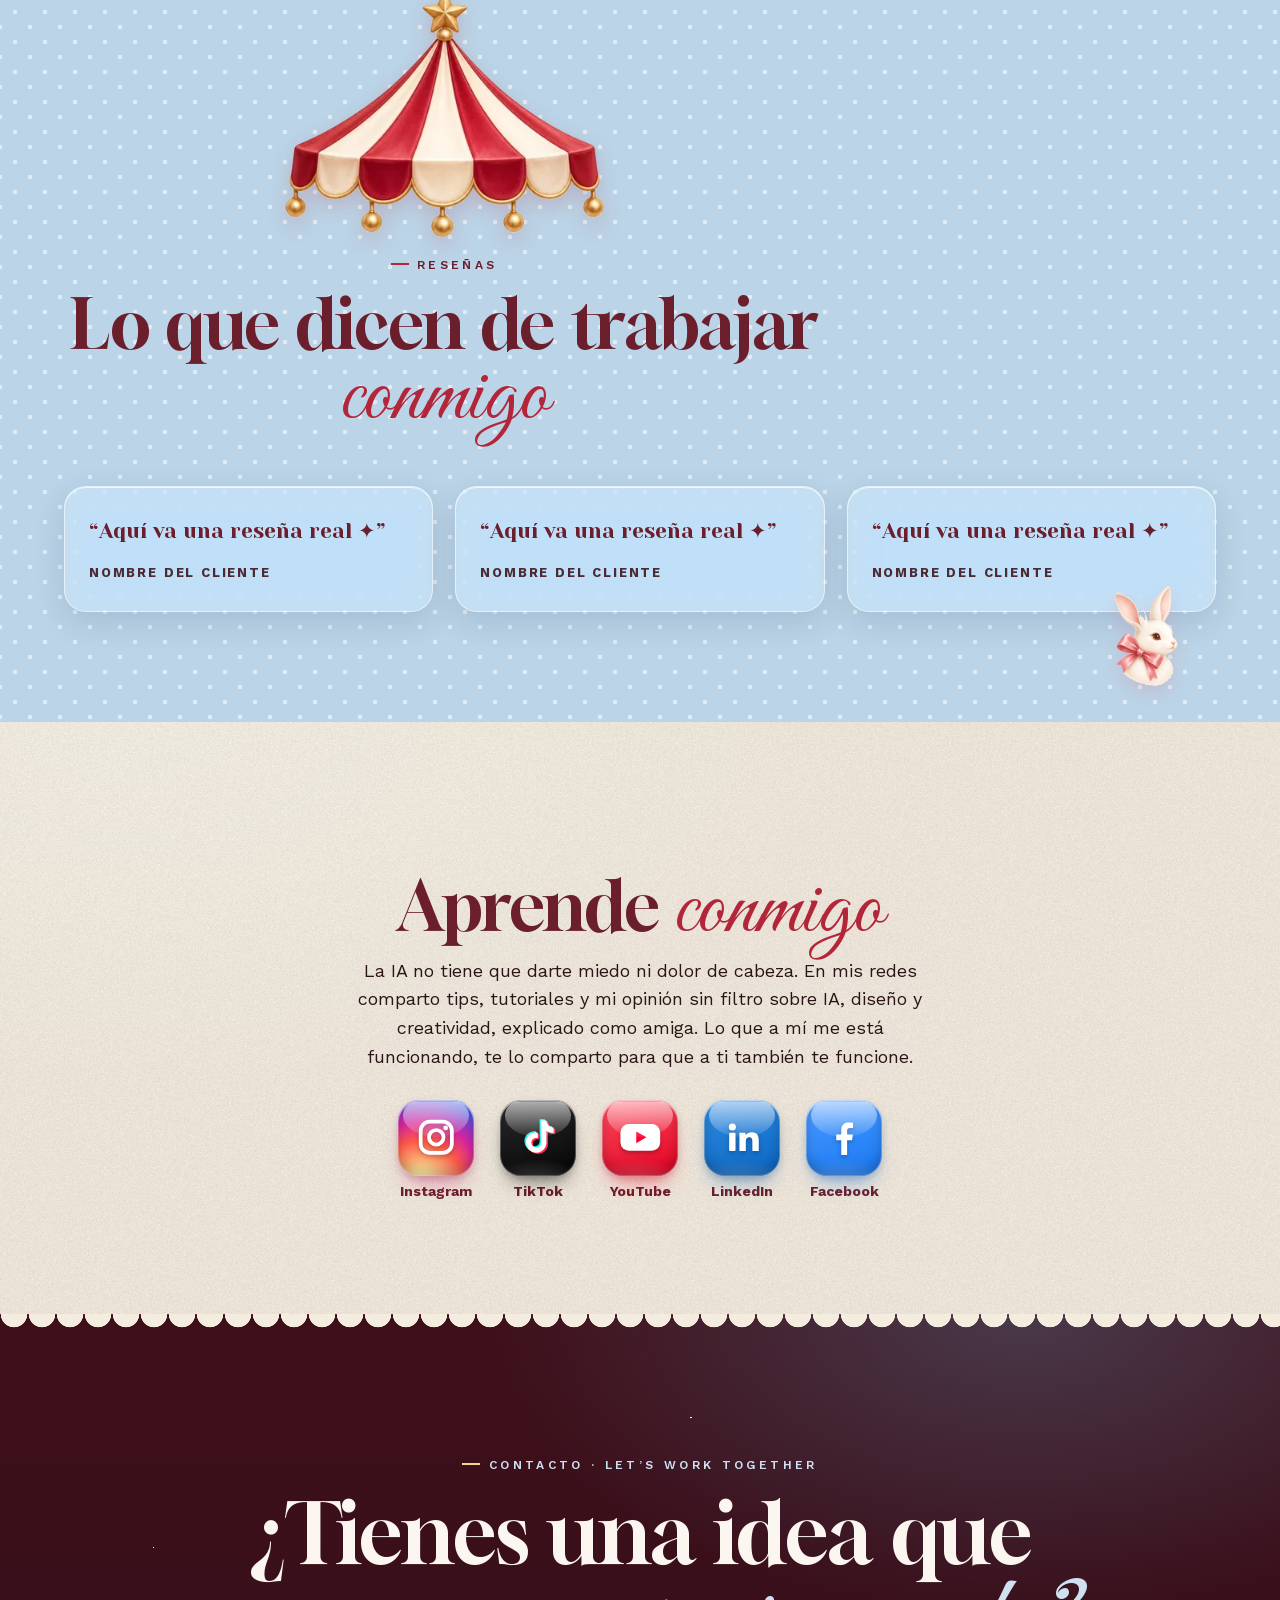
==== commit 1a53c77c: "v3u: mobile hero uses up-pointing grass phone + heart-cloud polaroid (desktop unchanged)" ====
--- a/v3/index.html
+++ b/v3/index.html
@@ -66,9 +66,9 @@
     <div class="arco" aria-hidden="true"><span class="arco-brillo"></span></div>
     <img class="hero-estampa hero-sello" src="media/v3g/sello-rojo.webp" width="300" height="231" alt="" aria-hidden="true" decoding="async">
     <div class="carpa3d" aria-hidden="true"><div class="carpa3d-float"><img class="carpa-img" src="media/v3g/carpa.webp" width="380" height="324" alt="" decoding="async"><img class="luna3d" src="media/v3g/luna.webp" width="243" height="260" alt=""></div></div>
-    <picture><source media="(min-width: 900px)" srcset="/v3/tm/telefono-flores-desk.webp?v=3t" type="image/webp" width="540" height="784"><img class="hero-phone" src="/v3/tm/telefono-flores.webp?v=3t" width="360" height="523" alt="Animación: Claudia sonríe desde un celular y su mano sale de la pantalla para señalar" decoding="async"></picture>
+    <picture><source media="(min-width: 900px)" srcset="/v3/tm/telefono-flores-desk.webp?v=3t" type="image/webp" width="540" height="784"><img class="hero-phone" src="/v3/tm/telefono-pasto.webp?v=3u" width="360" height="523" alt="Animación: Claudia saluda desde un celular y su mano sale de la pantalla para señalar hacia arriba" decoding="async"></picture>
     <figure class="polaroid p-side p-video">
-      <picture><source media="(min-width: 900px)" srcset="/v3/tm/polaroid-circo.webp?v=3t" type="image/webp" width="560" height="615"><img src="/v3/tm/polaroid-circo-m.webp?v=3t" width="360" height="395" alt="Animación: Claudia en una polaroid bajo la carpa de circo; saca la mano de la foto y señala" decoding="async"></picture>
+      <picture><source media="(min-width: 900px)" srcset="/v3/tm/polaroid-circo.webp?v=3t" type="image/webp" width="560" height="615"><img src="/v3/tm/polaroid-corazon-m.webp?v=3u" width="360" height="395" alt="Animación: Claudia en una polaroid con una nube en forma de corazón; saluda y señala hacia arriba" decoding="async"></picture>
       <figcaption class="script">yo, en otro mundo</figcaption>
     </figure>
     <ul class="swatches" aria-label="Paleta">
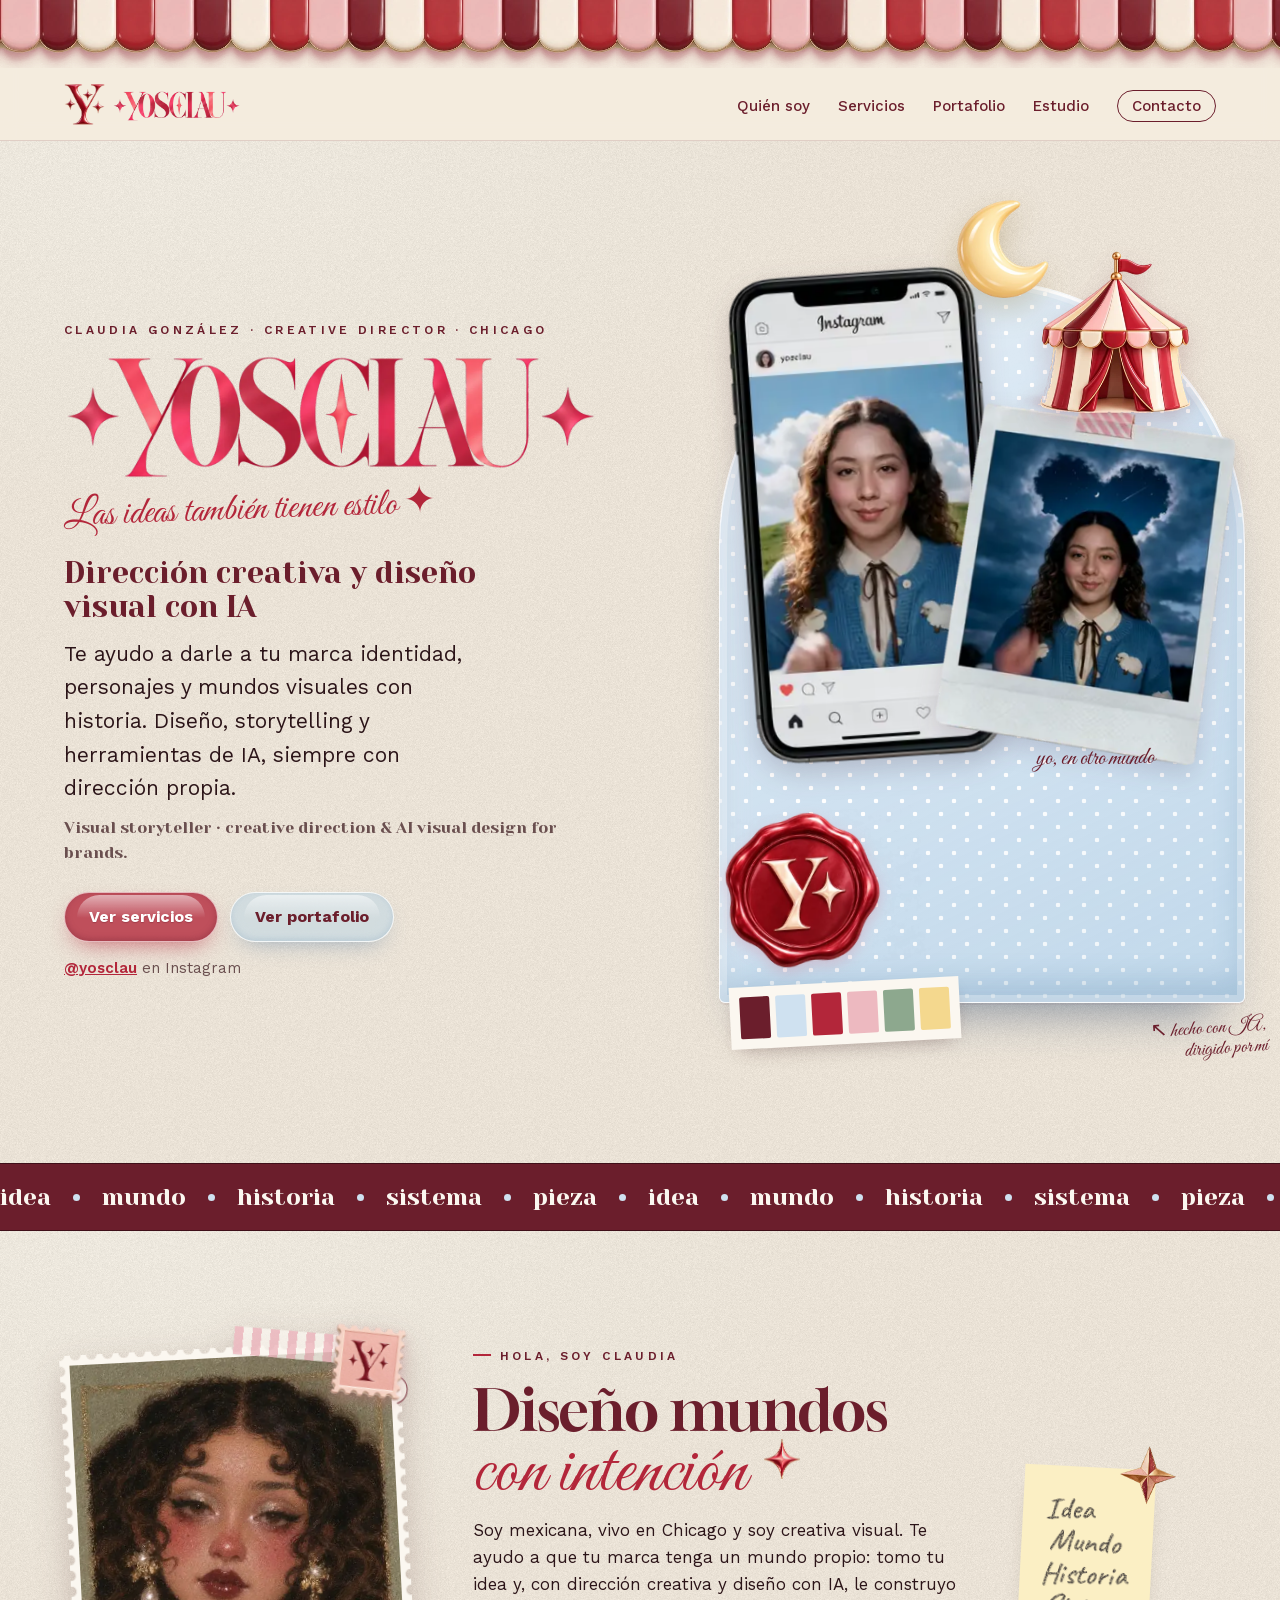
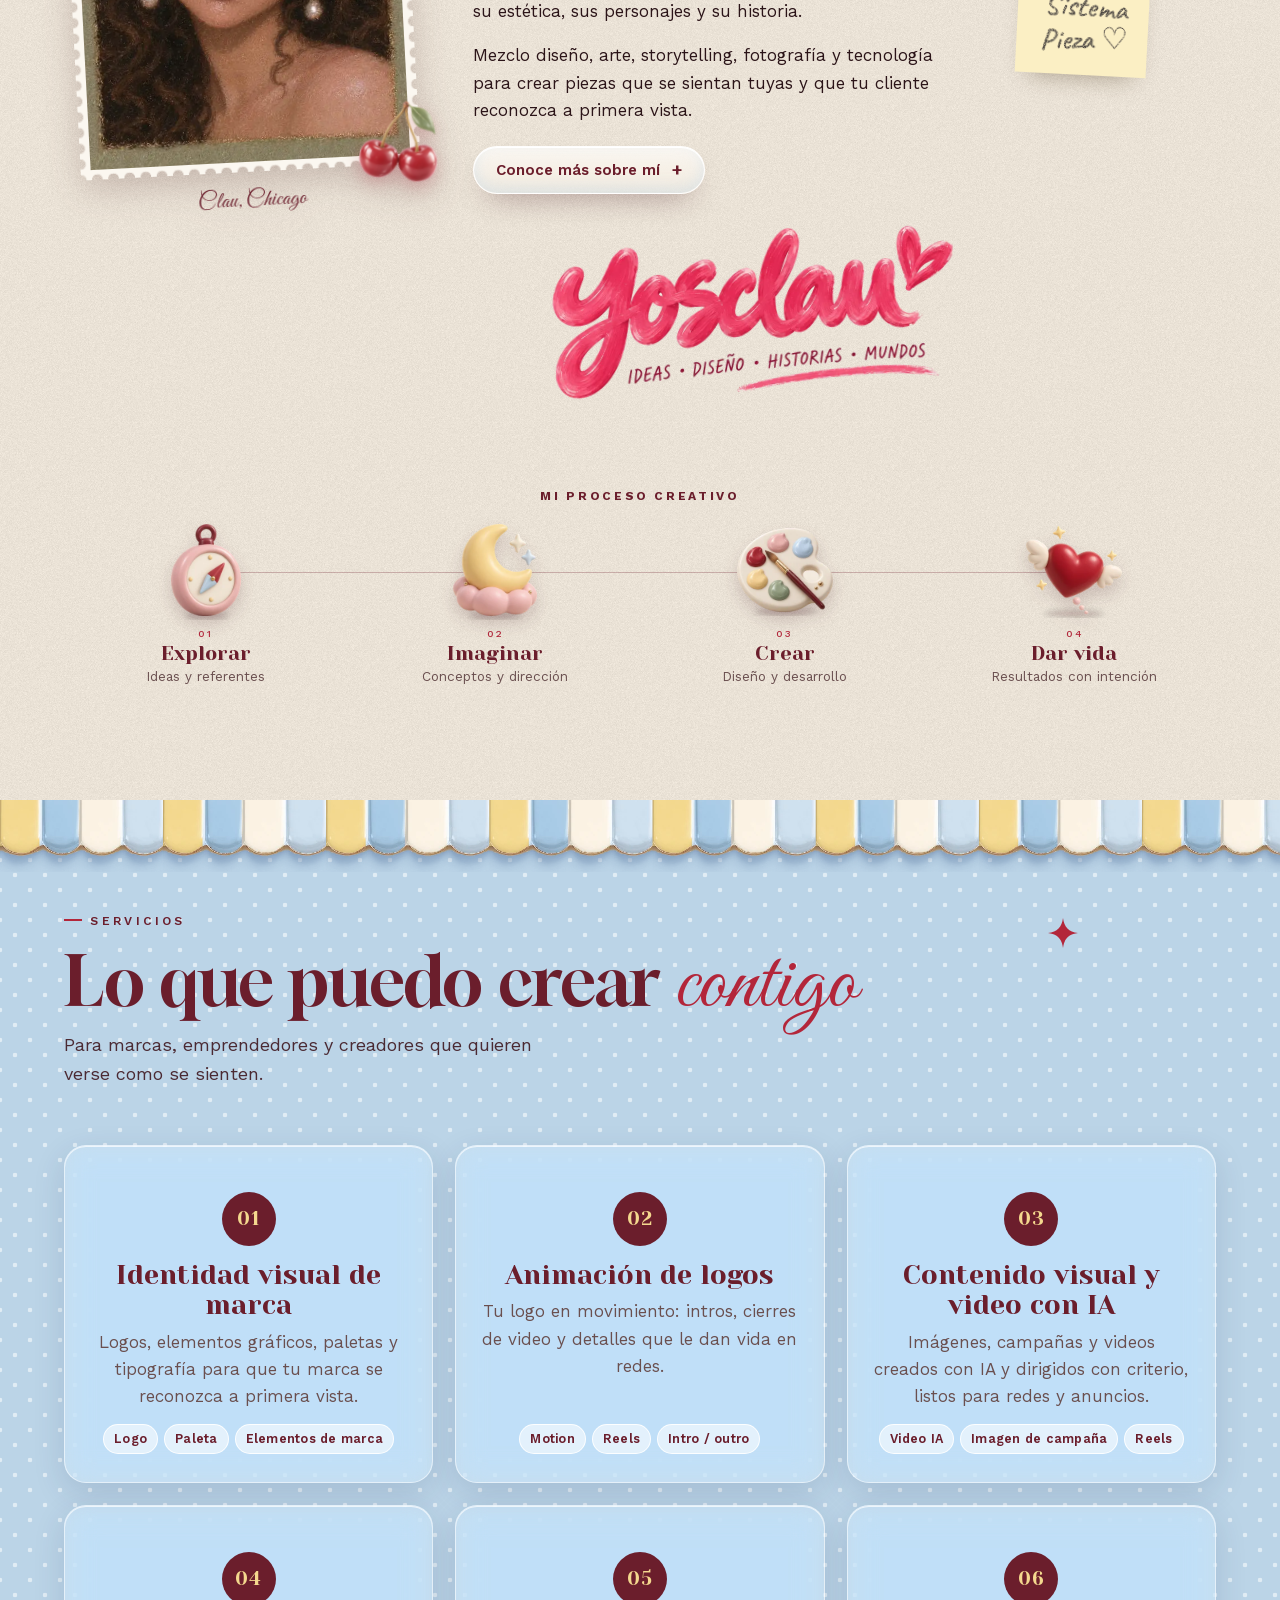
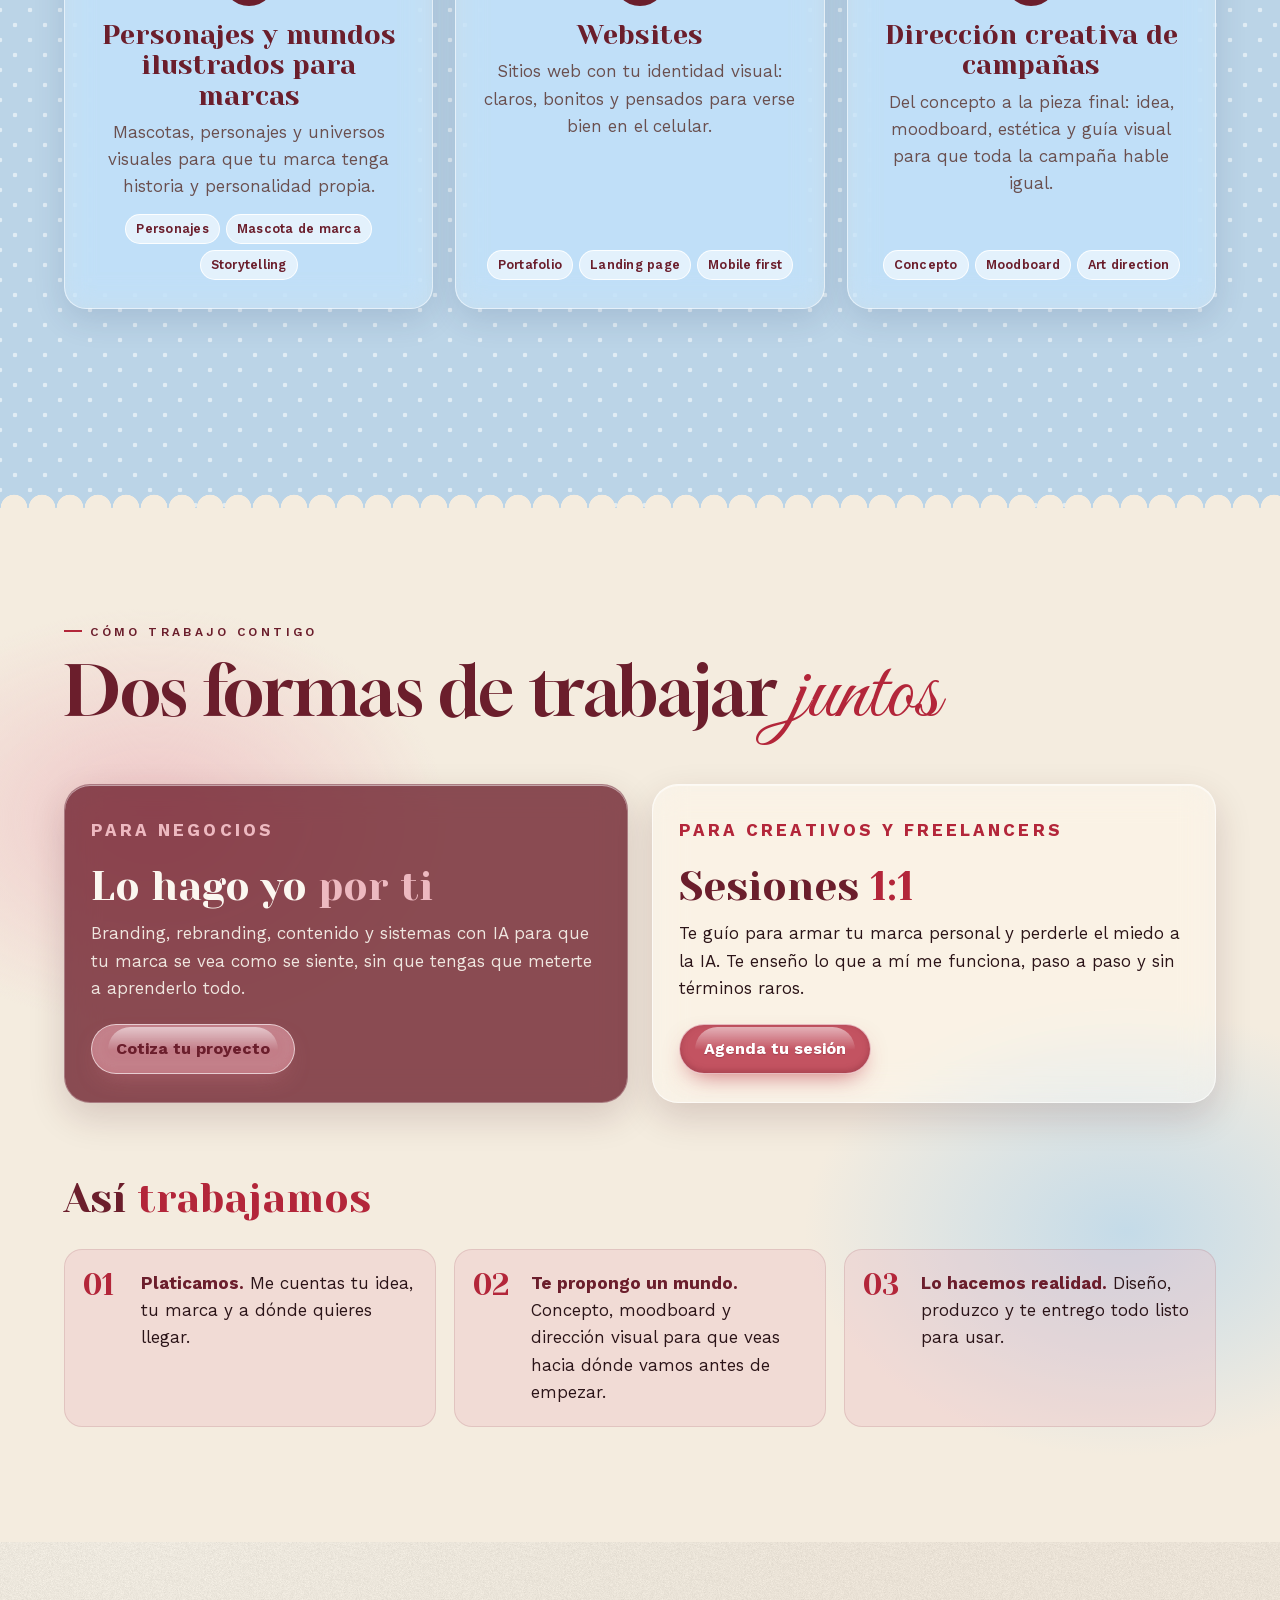
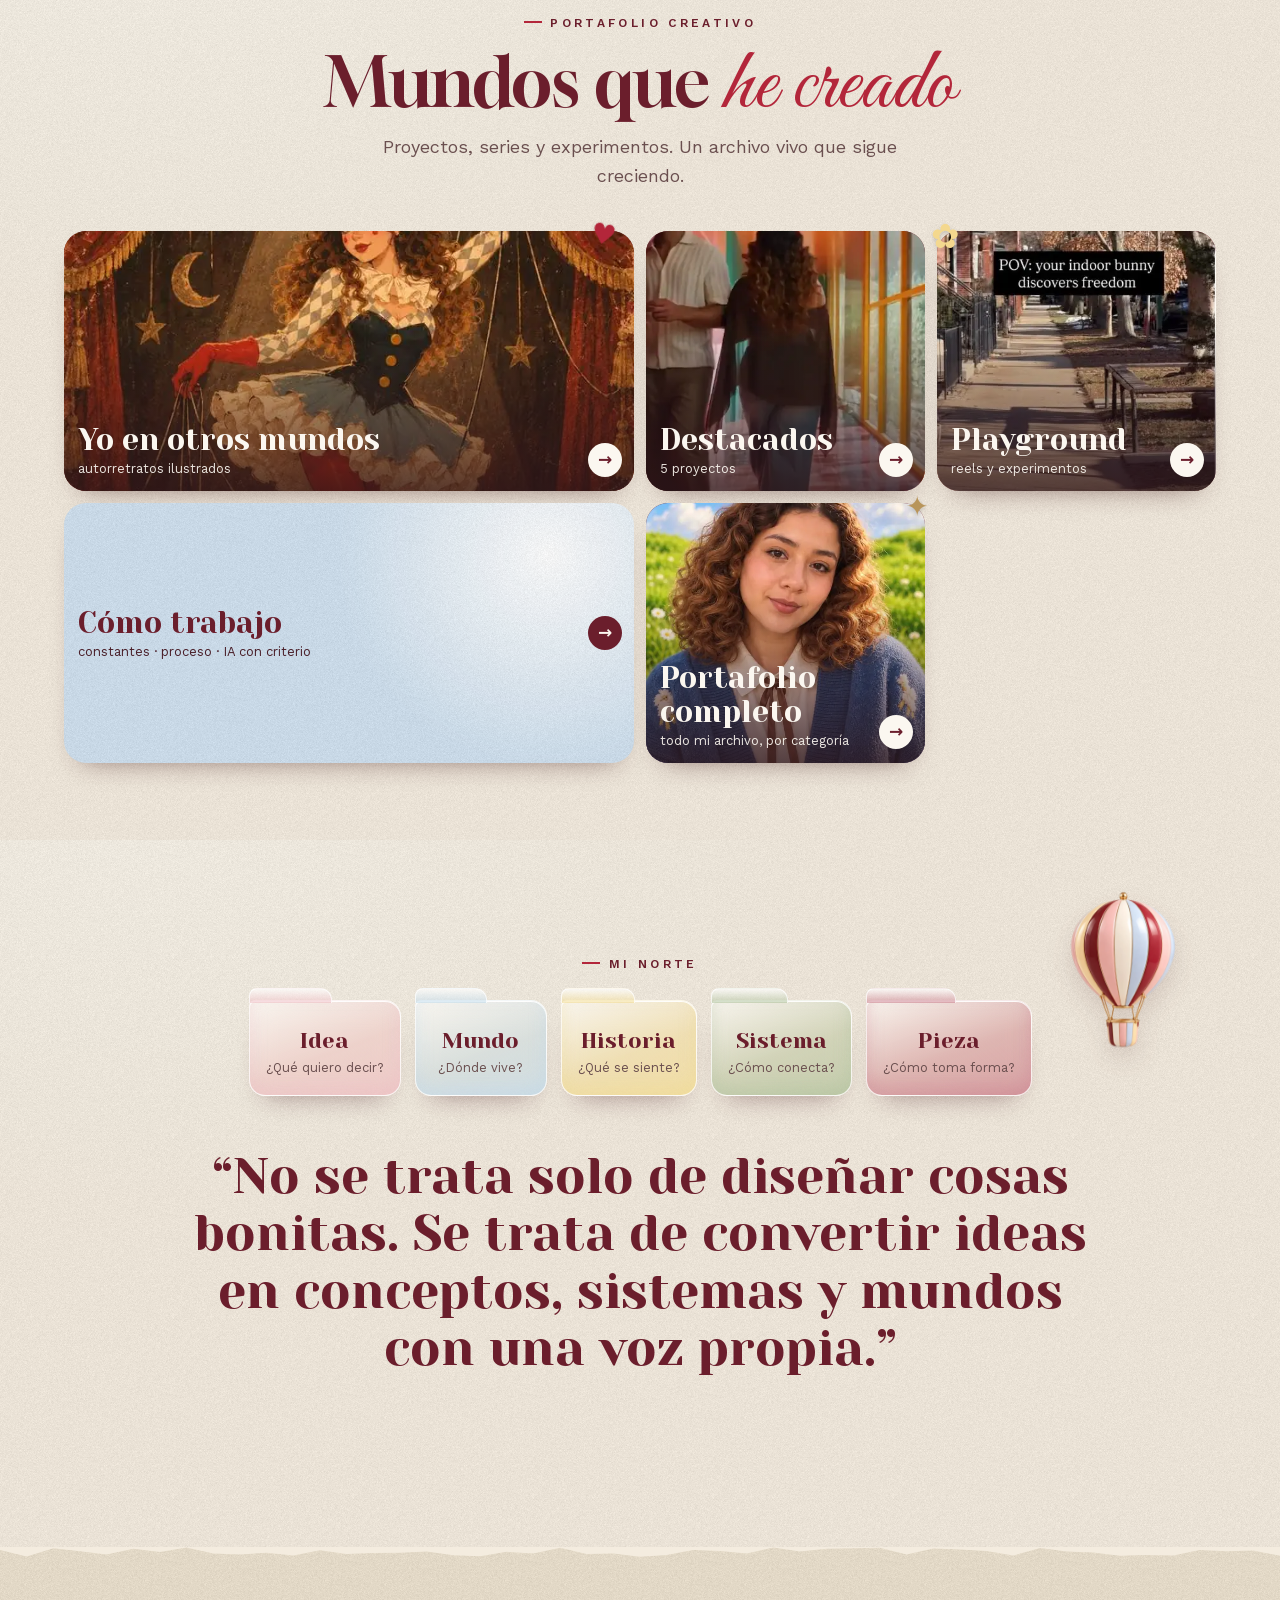
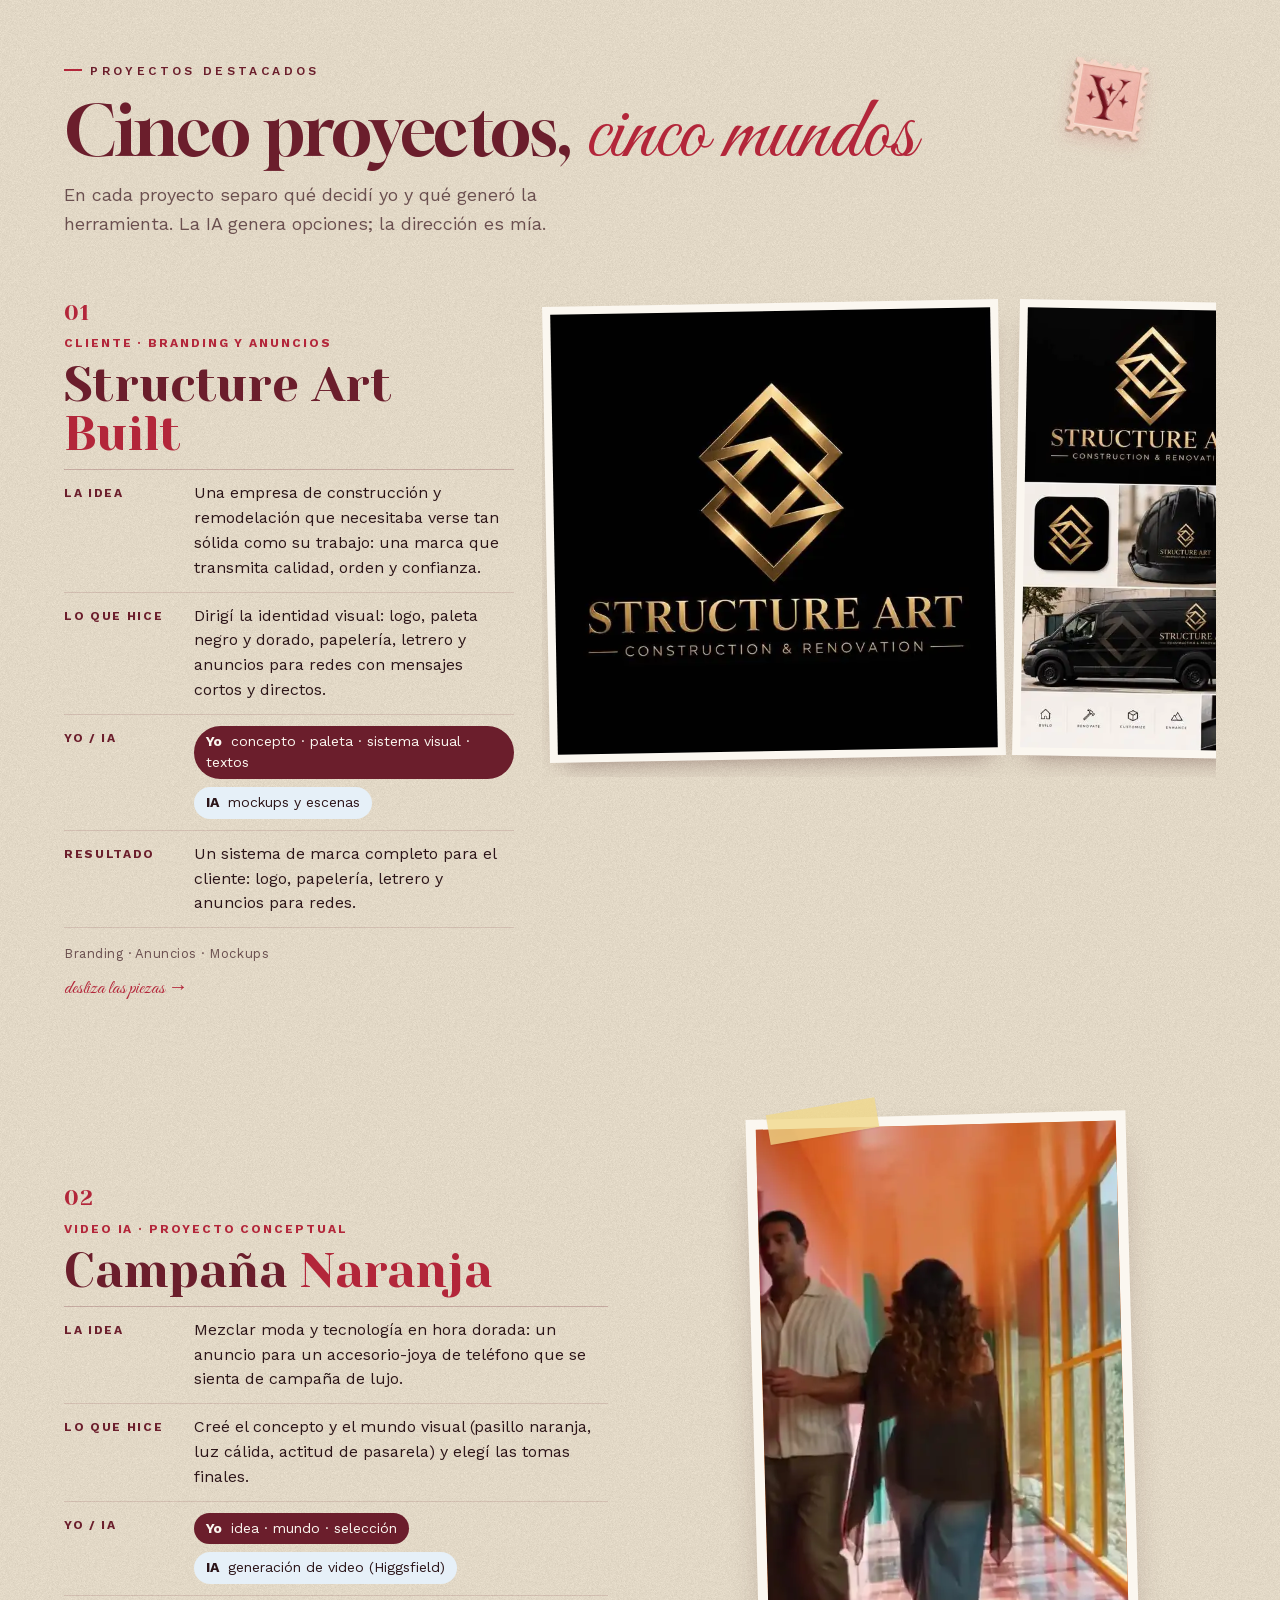
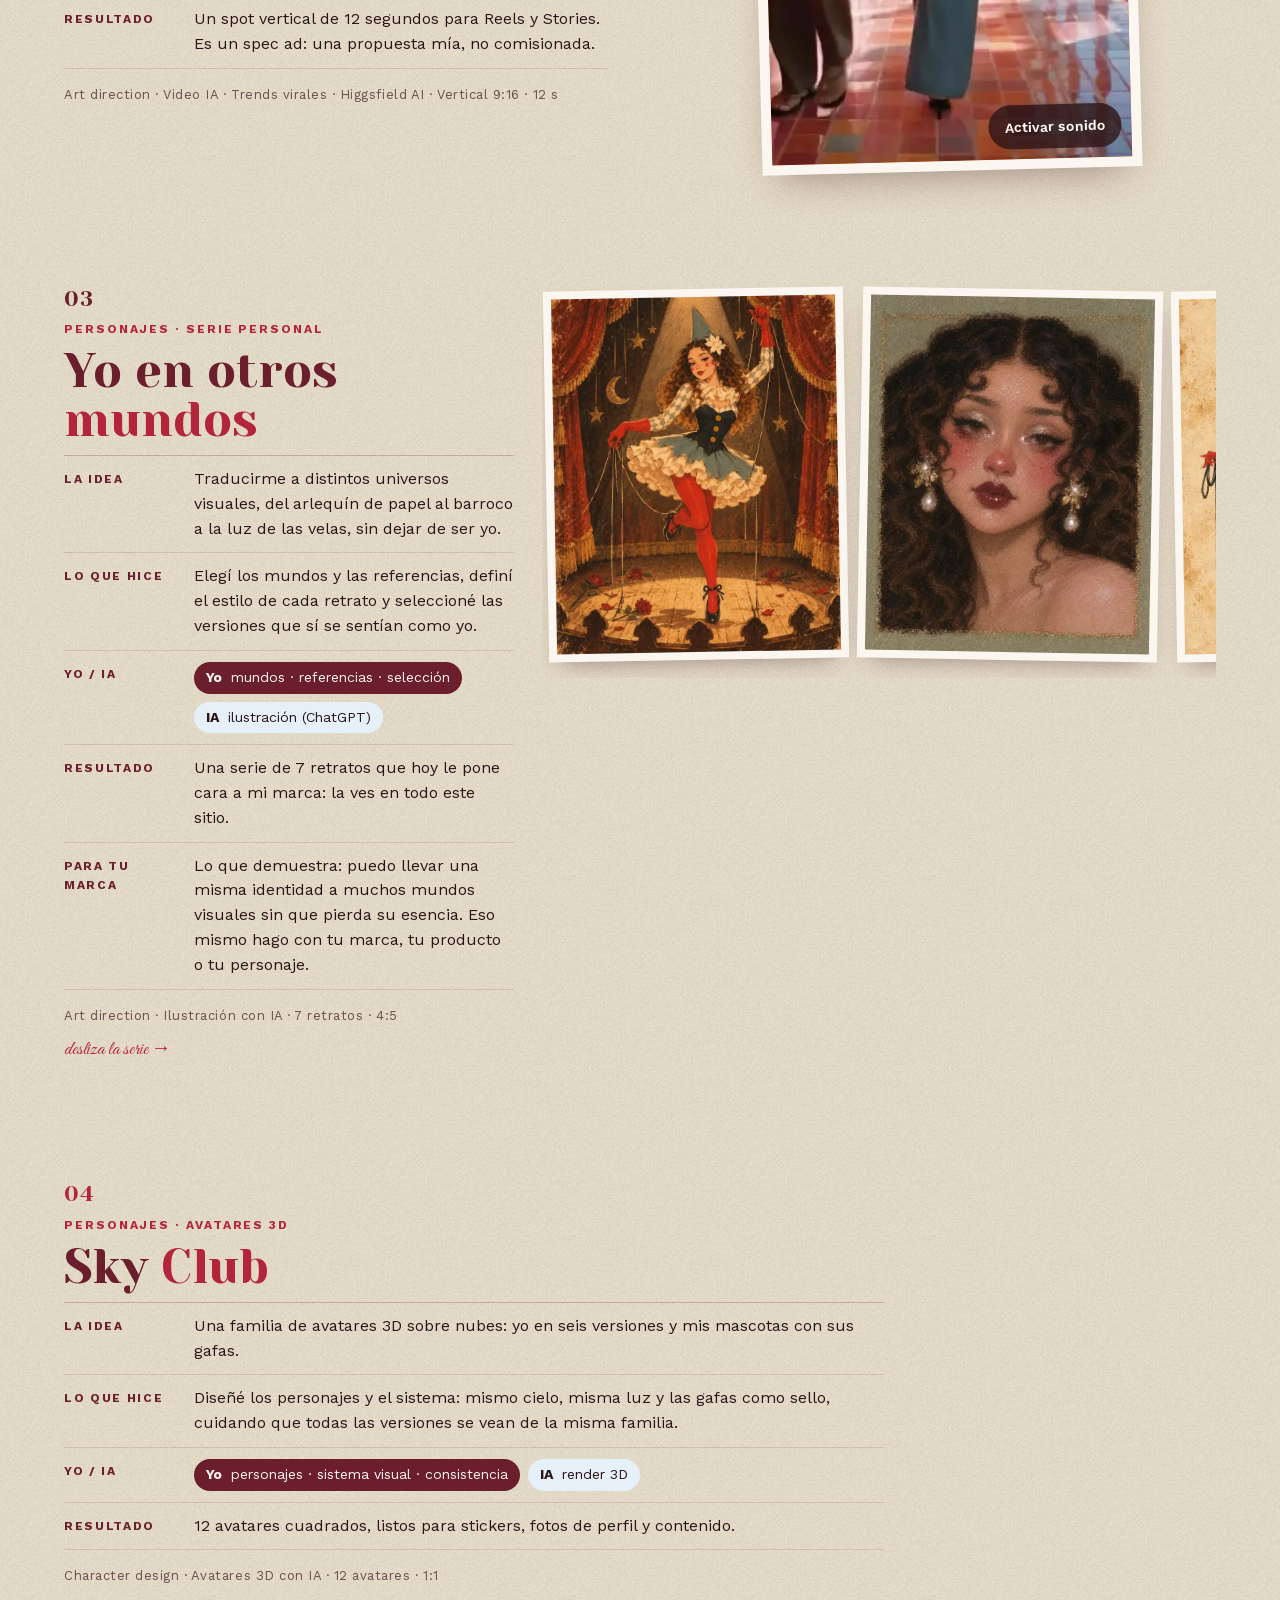
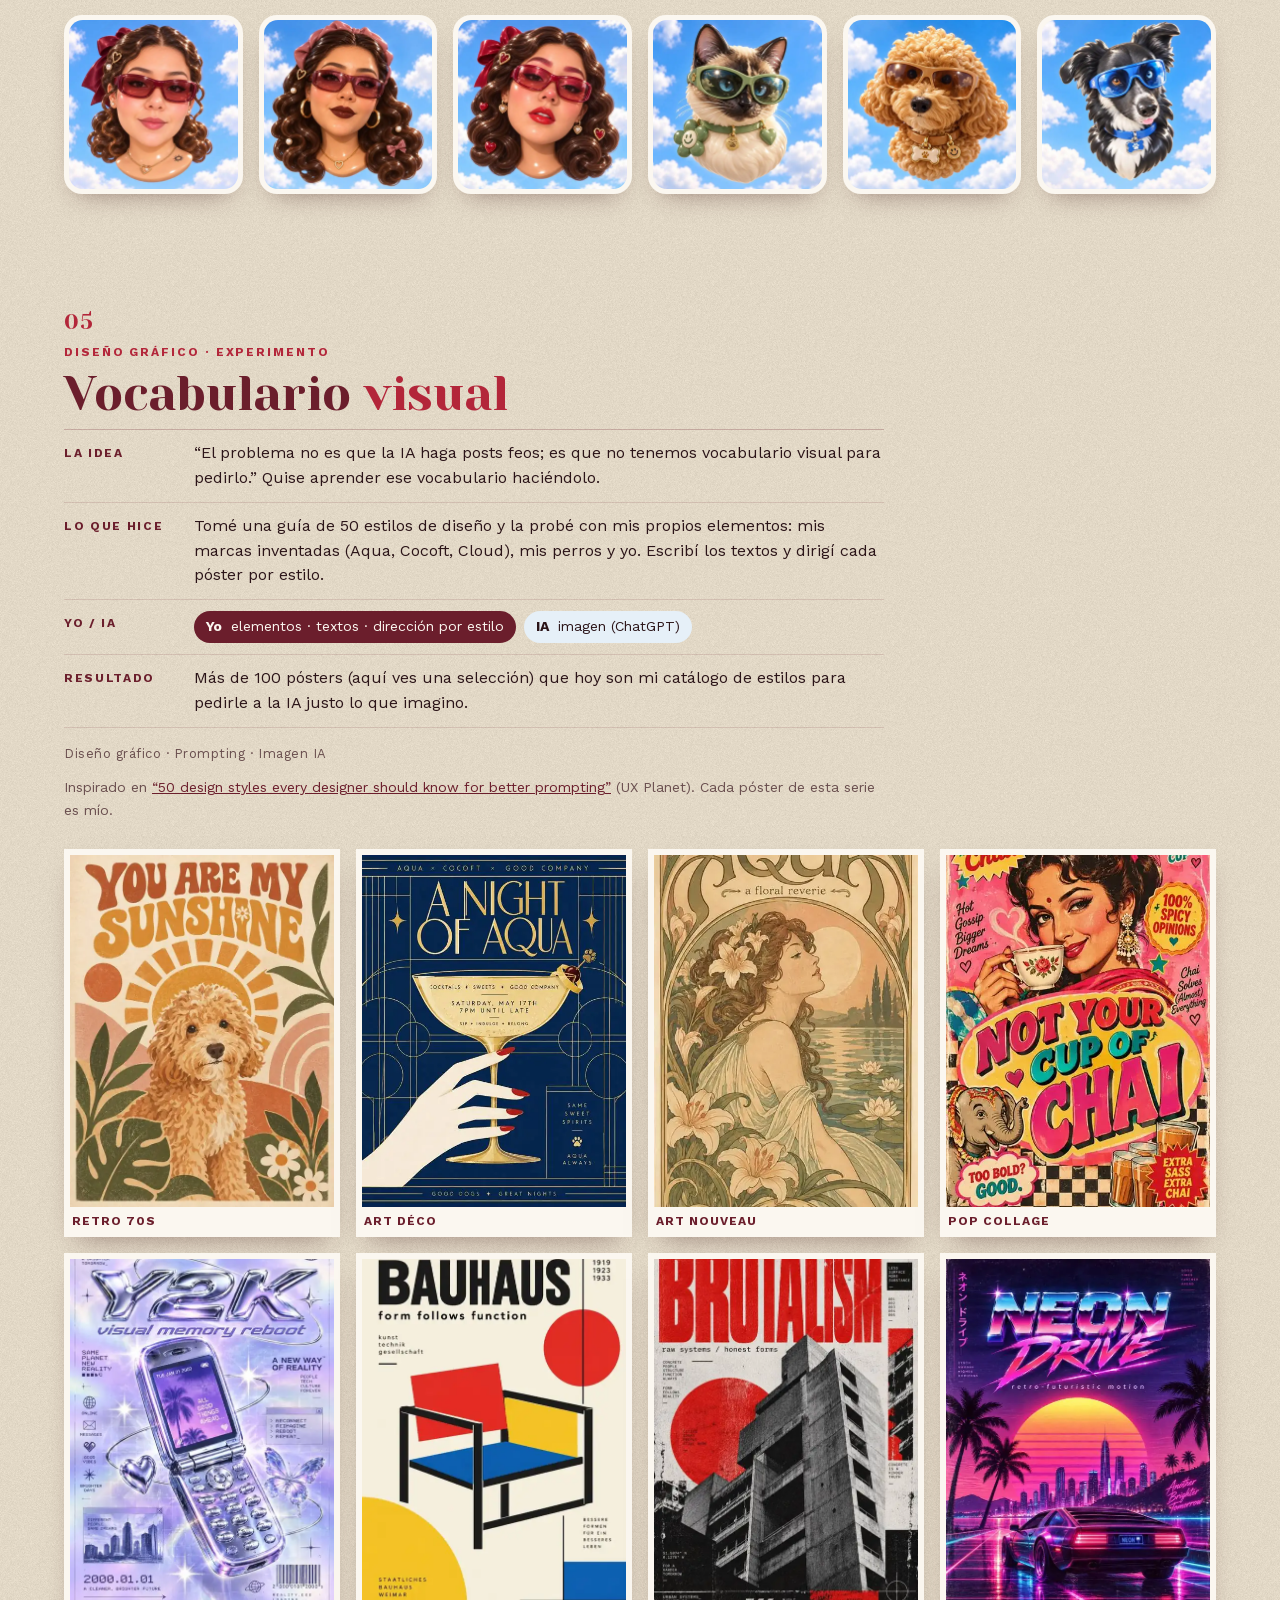
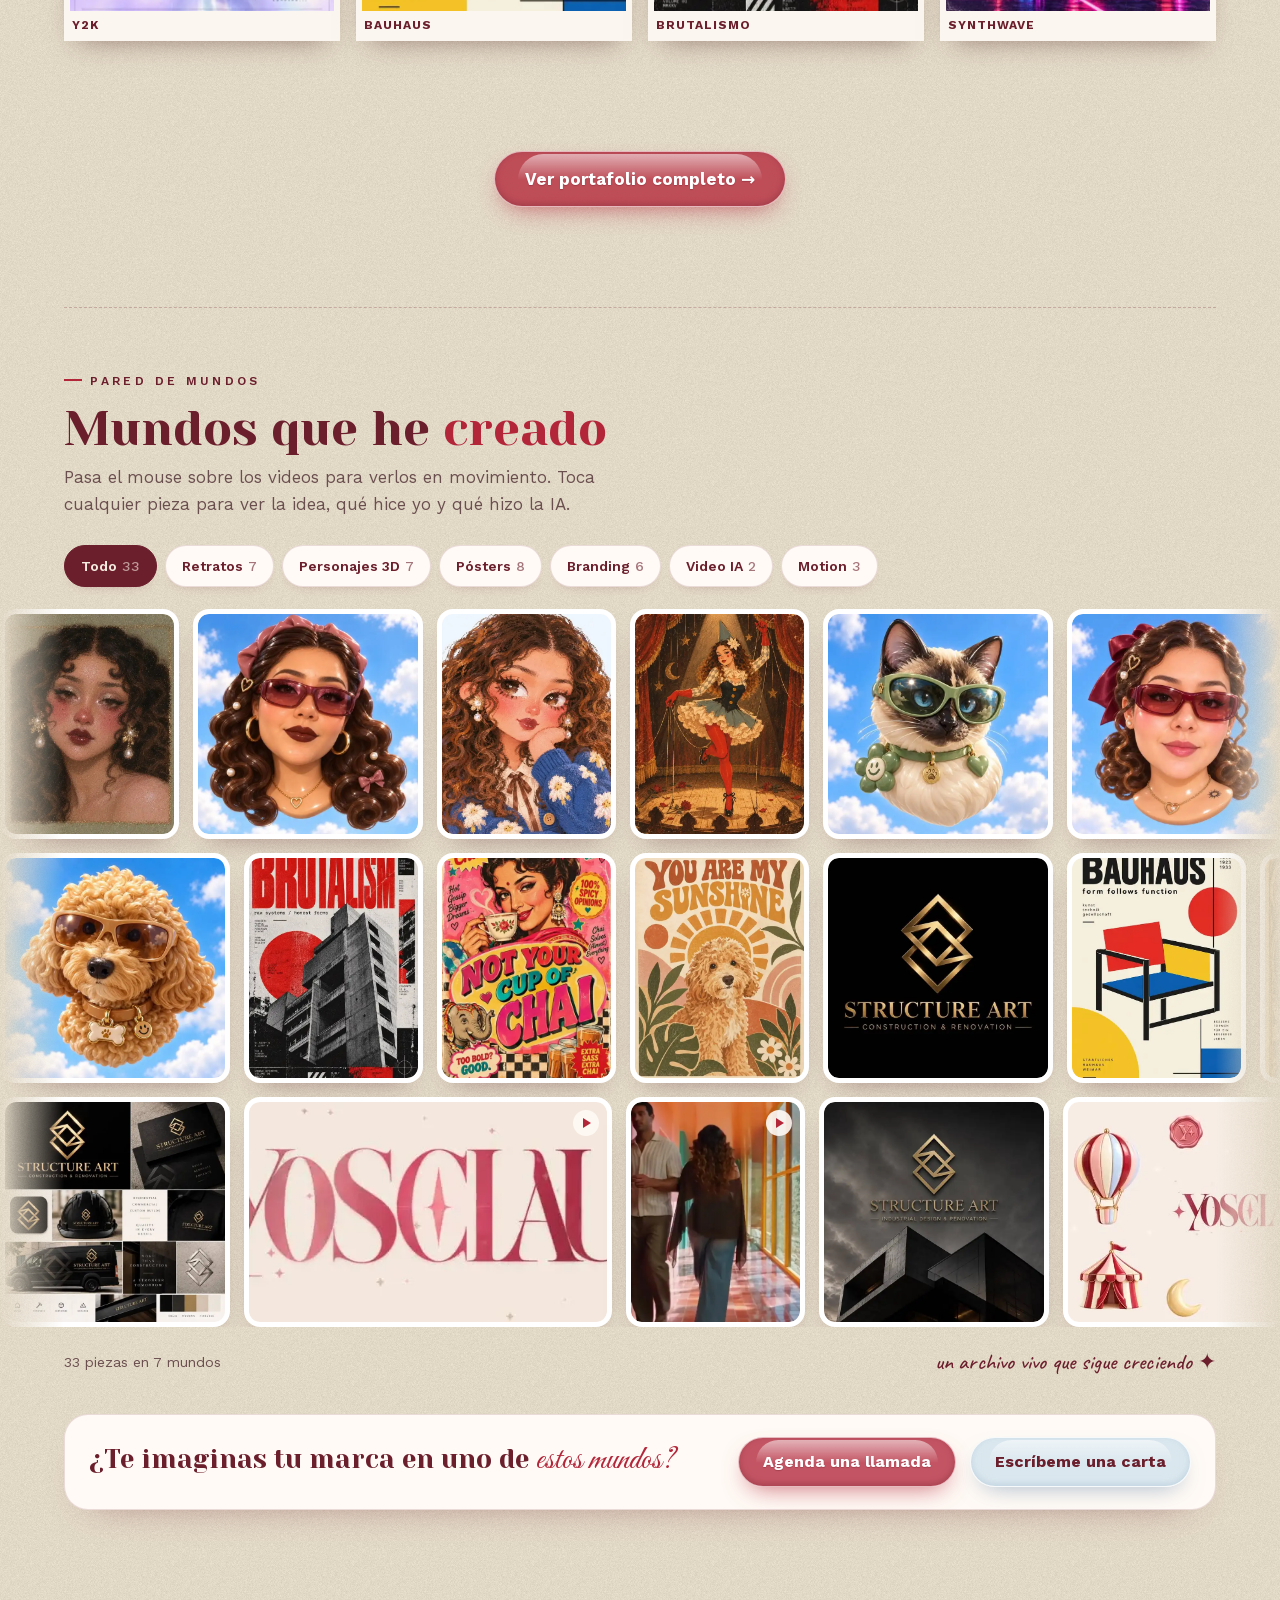
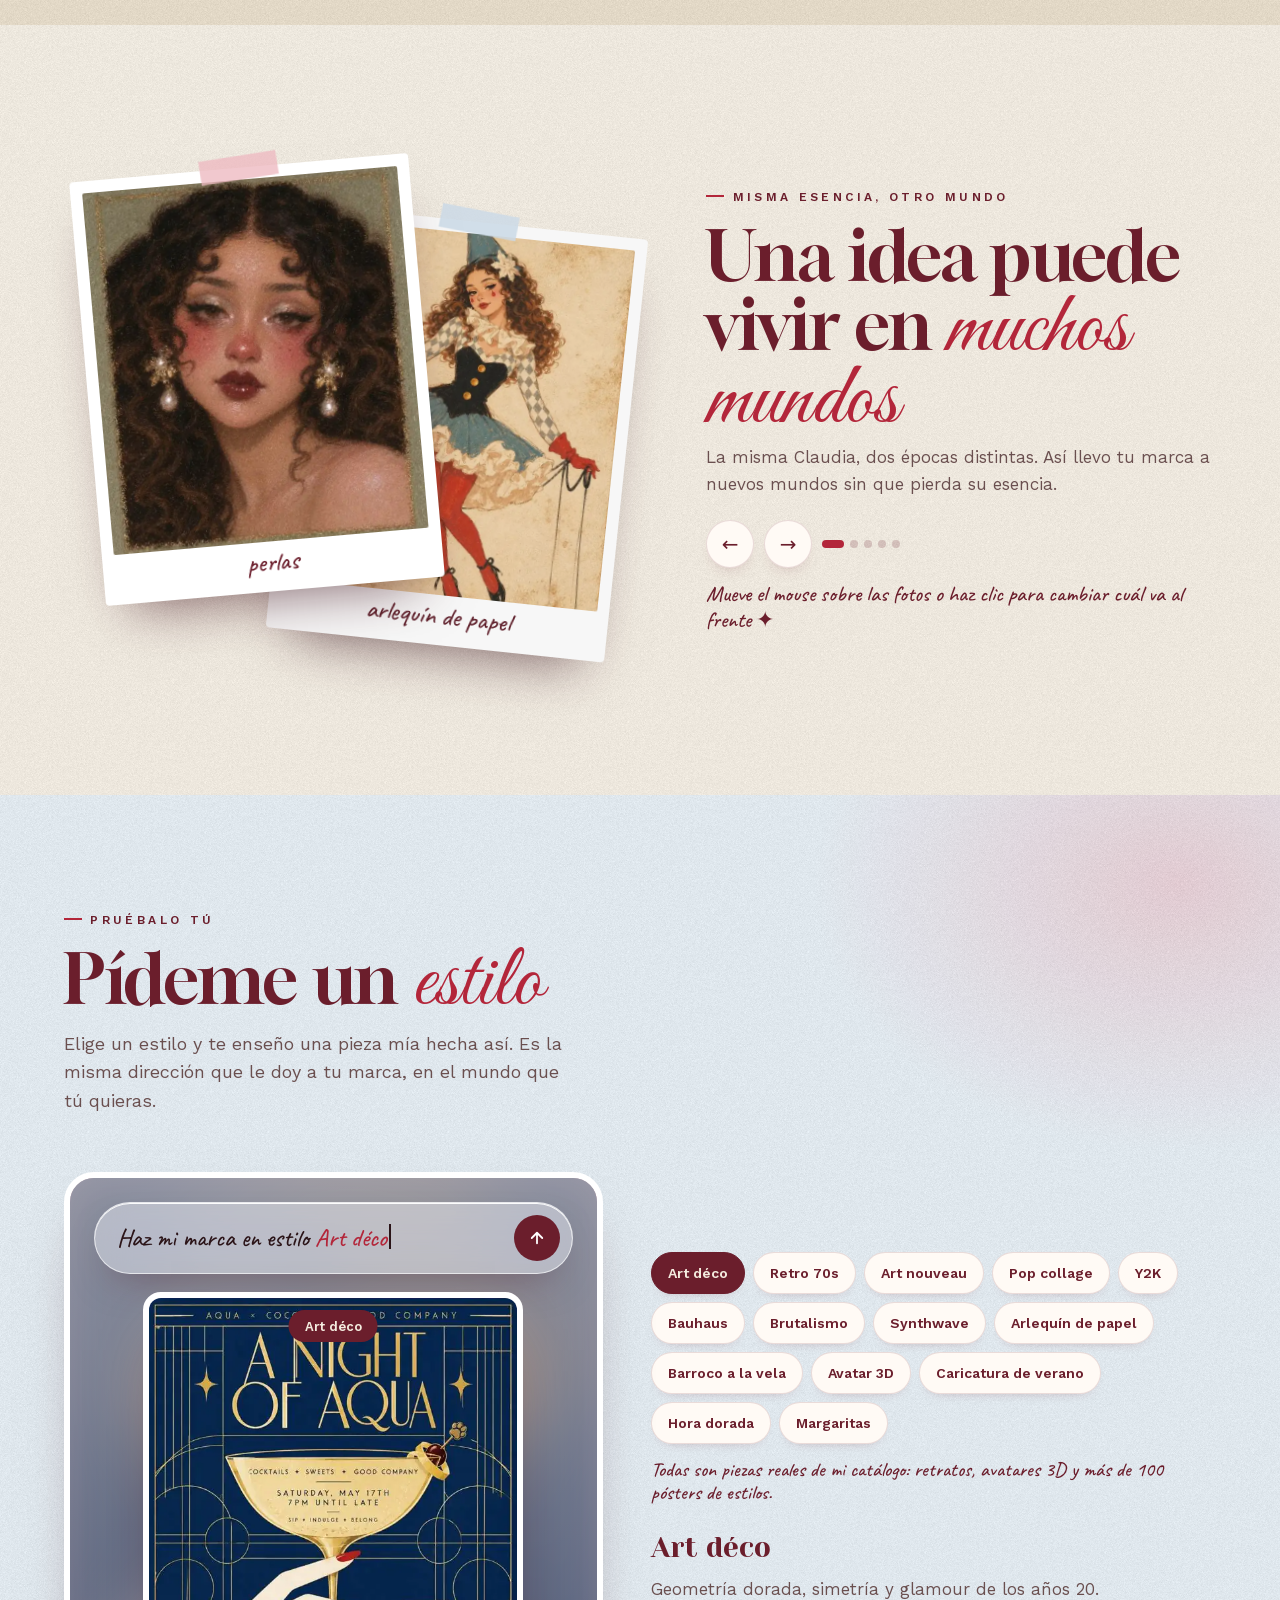
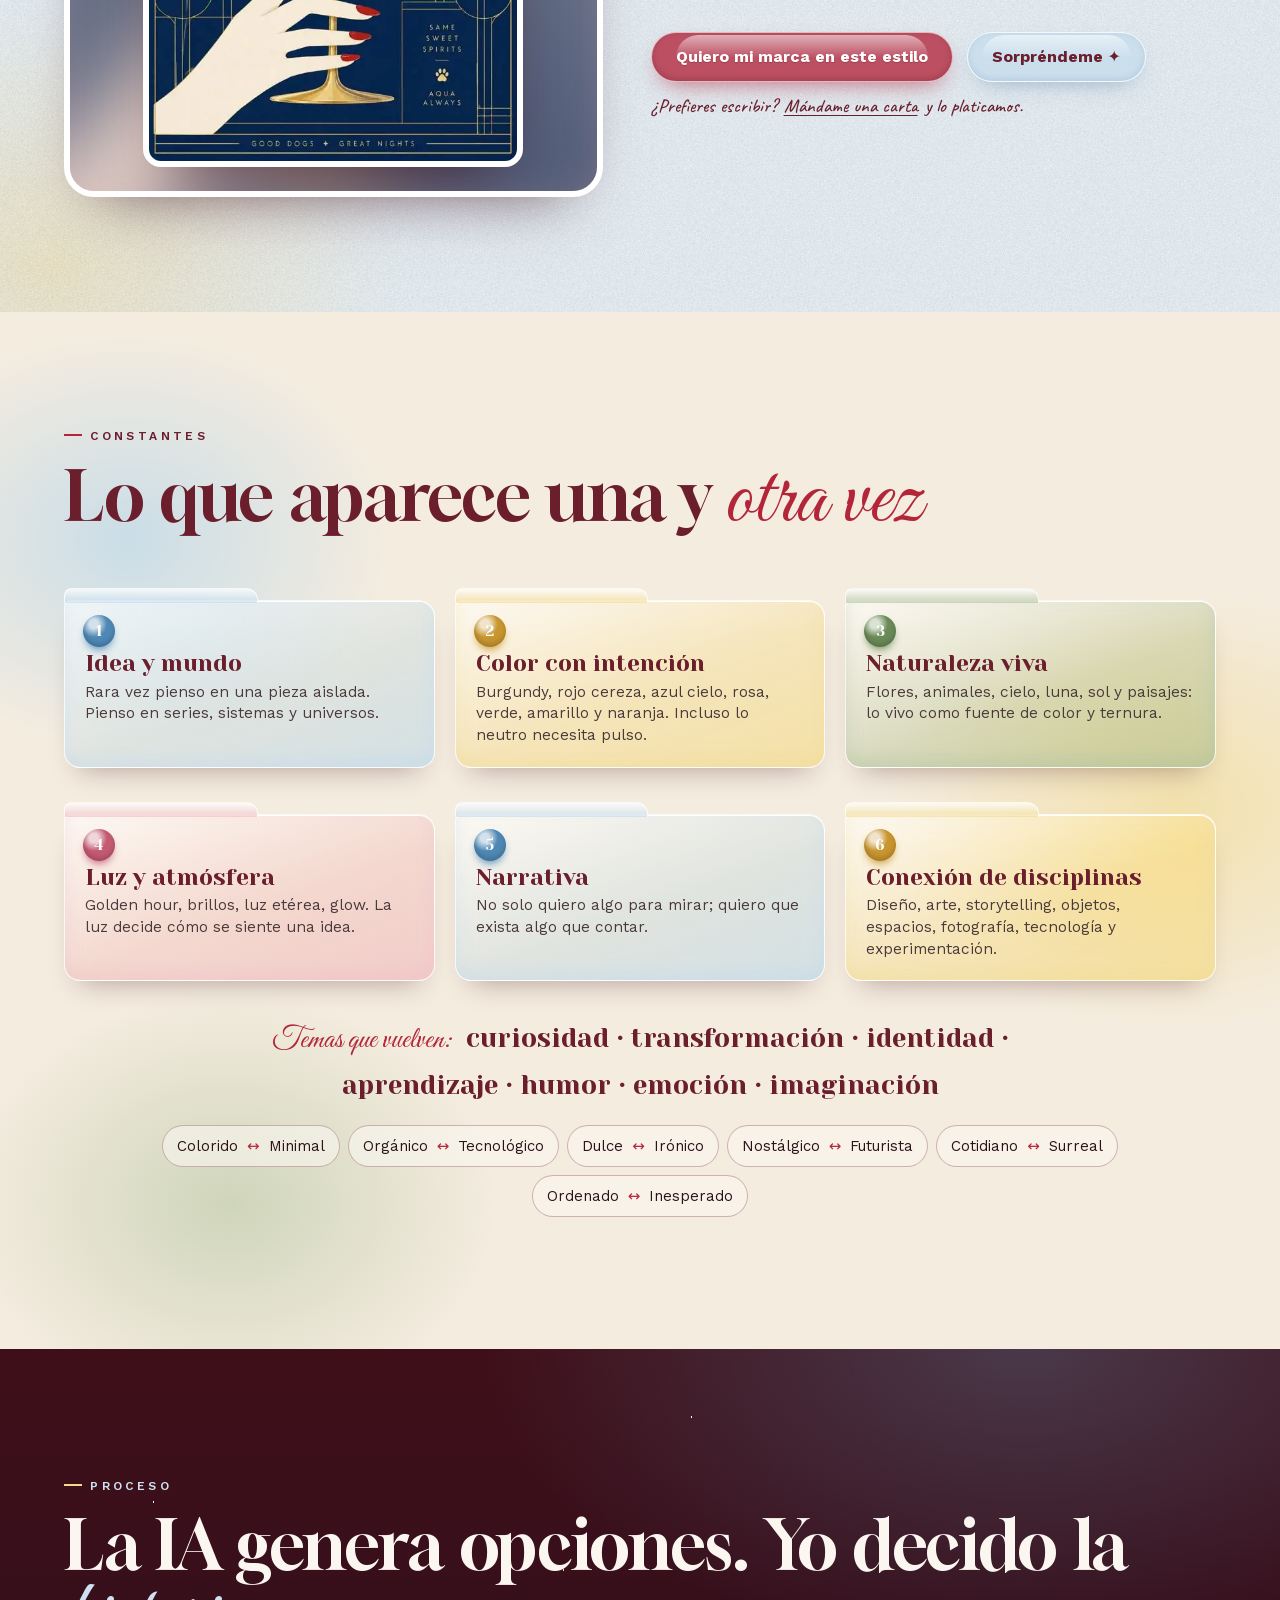
==== commit 7ce7039f: "v3v: new sections (pared de mundos, par, pídeme un estilo, mesa, teléfono de redes) + reseñas placeh" ====
--- a/v3/index.html
+++ b/v3/index.html
@@ -27,6 +27,7 @@
 <link rel="stylesheet" href="v2.css">
 <link rel="stylesheet" href="v3.css">
 <link rel="stylesheet" href="v3g.css?v=3t">
+<link rel="stylesheet" href="v3s.css?v=3v">
 </head>
 <body>
 <a class="skip" href="#main">Saltar al contenido</a>
@@ -362,7 +363,78 @@
     </ul>
   </article>
   <div class="more-wrap"><a class="btn btn-solid btn-more" href="portafolio.html">Ver portafolio completo →</a></div>
-</section>
+
+  <!-- ============ PARED DE MUNDOS (v3s) ============ -->
+  <div class="ys-wallblock" id="mundos" aria-labelledby="mundos-t">
+    <p class="eyebrow">Pared de mundos</p>
+    <h3 id="mundos-t" class="h3">Mundos que he <em>creado</em></h3>
+    <p class="ys-lead"><span class="ys-mouse-only">Pasa el mouse sobre los videos para verlos en movimiento.</span><span class="ys-touch-only">Desliza cada tira con el dedo; los videos se mueven solos.</span> Toca cualquier pieza para ver la idea, qué hice yo y qué hizo la IA.</p>
+    <div class="ys-chips" id="ys-cats" role="group" aria-label="Filtrar por mundo"></div>
+    <div class="ys-wall" id="ys-wall"></div>
+    <div class="ys-wallfoot"><span id="ys-count"></span><span class="ys-hand">un archivo vivo que sigue creciendo ✦</span></div>
+    <div class="ys-cta-card">
+      <p>¿Te imaginas tu marca en uno de <em>estos mundos?</em></p>
+      <div class="ys-cta">
+        <a class="btn btn-solid" href="https://calendly.com/yosclauuu/30min" target="_blank" rel="noopener">Agenda una llamada</a>
+        <a class="btn btn-line" href="#contacto">Escríbeme una carta</a>
+      </div>
+    </div>
+  </div>
+</section>
+
+<!-- ============ PAR DE FOTOS (v3s) ============ -->
+<section class="ys-sec ys-par paper" id="par" aria-labelledby="par-t">
+  <div class="ys-pair">
+    <div class="ys-duo" id="ys-duo" role="button" tabindex="0" aria-label="Cambiar la foto del frente">
+      <figure class="ys-ph a" id="ys-phA"><img alt="" width="640" height="800"><figcaption></figcaption></figure>
+      <figure class="ys-ph b" id="ys-phB"><img alt="" width="640" height="800"><figcaption></figcaption></figure>
+    </div>
+    <div>
+      <p class="eyebrow">Misma esencia, otro mundo</p>
+      <h2 id="par-t" class="h2">Una idea puede vivir en <em>muchos mundos</em></h2>
+      <p class="ys-lead" id="ys-par-d"></p>
+      <div class="ys-pairctl">
+        <button class="ys-round" id="ys-parPrev" type="button" aria-label="Par anterior">←</button>
+        <button class="ys-round" id="ys-parNext" type="button" aria-label="Siguiente par">→</button>
+        <div class="ys-dots" id="ys-parDots"></div>
+      </div>
+      <p class="ys-hint"><span class="ys-mouse-only">Mueve el mouse sobre las fotos o haz clic para cambiar cuál va al frente ✦</span><span class="ys-touch-only">Toca las fotos para cambiar cuál va al frente ✦</span></p>
+    </div>
+  </div>
+</section>
+
+<!-- ============ PÍDEME UN ESTILO (v3s) ============ -->
+<section class="ys-sec ys-estilo" id="estilo" aria-labelledby="estilo-t">
+  <header class="section-head">
+    <p class="eyebrow">Pruébalo tú</p>
+    <h2 id="estilo-t" class="h2">Pídeme un <em>estilo</em></h2>
+    <p class="section-sub">Elige un estilo y te enseño una pieza mía hecha así. Es la misma dirección que le doy a tu marca, en el mundo que tú quieras.</p>
+  </header>
+  <div class="ys-machine">
+    <div class="ys-stage">
+      <div class="ys-wash" id="ys-wash"></div>
+      <div class="ys-glass">
+        <div class="ys-prompt" aria-live="polite">Haz mi marca en estilo <span class="typed" id="ys-typed"></span><span class="ys-caret"></span></div>
+        <button class="ys-go" id="ys-go" type="button" aria-label="Sorpréndeme con un estilo al azar" title="Sorpréndeme">
+          <svg width="18" height="18" viewBox="0 0 24 24" fill="none" stroke="currentColor" stroke-width="2.4" stroke-linecap="round" stroke-linejoin="round" aria-hidden="true"><path d="M12 19V5M5 12l7-7 7 7"/></svg>
+        </button>
+      </div>
+      <div class="ys-result" id="ys-result"><div class="ys-badge" id="ys-badge"><span>Art déco</span></div><div class="ys-shimmer"></div></div>
+    </div>
+    <div class="ys-side">
+      <div class="ys-styles" id="ys-styles" role="group" aria-label="Estilos"></div>
+      <p class="ys-hint">Todas son piezas reales de mi catálogo: retratos, avatares 3D y más de 100 pósters de estilos.</p>
+      <h3 id="ys-sdesc-t">Art déco</h3>
+      <p id="ys-sdesc" class="ys-lead"></p>
+      <div class="ys-cta">
+        <a class="btn btn-solid" href="https://calendly.com/yosclauuu/30min" target="_blank" rel="noopener">Quiero mi marca en este estilo</a>
+        <button class="btn btn-line" id="ys-rand" type="button">Sorpréndeme ✦</button>
+      </div>
+      <p class="ys-hint" style="font-size:19px">¿Prefieres escribir? <a class="ys-inlink" href="#contacto">Mándame una carta</a> y lo platicamos.</p>
+    </div>
+  </div>
+</section>
+
 
 <!-- ============ MI MANERA DE MIRAR · jardín ============ -->
 <section class="mirada paper" id="mirada" aria-labelledby="mirada-title">
@@ -400,6 +472,21 @@
   <p class="tools"><span>Mi caja de herramientas:</span> Adobe Creative Cloud · Canva Pro · Higgsfield · ChatGPT · Claude</p>
 </section>
 
+<!-- ============ MI MESA DE TRABAJO (v3s) ============ -->
+<section class="ys-sec ys-mesa paper" id="mesa" aria-labelledby="mesa-t">
+  <header class="section-head">
+    <p class="eyebrow">El ambiente</p>
+    <h2 id="mesa-t" class="h2">Mi mesa de <em>trabajo</em></h2>
+    <p class="section-sub">Así empieza cada proyecto: referencias, notas, colores y objetos que me inspiran. <span class="ys-mouse-only">Arrastra lo que quieras</span><span class="ys-touch-only">Mantén presionada una pieza y muévela</span> para armar tu propio moodboard.</p>
+  </header>
+  <div class="ys-desk" id="ys-desk">
+    <div class="ys-light"></div>
+    <span class="ys-deskhint"><span class="ys-mouse-only">arrastra las piezas ✦</span><span class="ys-touch-only">mantén presionado y arrastra ✦</span></span>
+    <div class="ys-deskctl"><button class="btn btn-line" id="ys-tidy" type="button">Ordenar</button><button class="btn btn-solid" id="ys-mess" type="button">Revolver ✦</button></div>
+  </div>
+</section>
+
+
 
 <!-- ============ ESTUDIO · colaboración ============ -->
 <section class="studio" id="estudio" aria-labelledby="studio-title">
@@ -428,11 +515,32 @@
     <p class="eyebrow">Reseñas</p>
     <h2 id="resenas-title" class="h2">Lo que dicen de trabajar <em>conmigo</em></h2>
   </header>
-  <ul class="rv-grid">
-    <li class="rv"><p class="rv-q">“Aquí va una reseña real ✦”</p><p class="rv-n">Nombre del cliente</p></li>
-    <li class="rv"><p class="rv-q">“Aquí va una reseña real ✦”</p><p class="rv-n">Nombre del cliente</p></li>
-    <li class="rv"><p class="rv-q">“Aquí va una reseña real ✦”</p><p class="rv-n">Nombre del cliente</p></li>
-  </ul>
+  <div class="ys-rv">
+    <p class="ys-rv-note ys-hand">muy pronto, reseñas reales ✦</p>
+    <ul class="ys-rv-grid" aria-label="Espacios para reseñas">
+      <li class="ys-rv-card ys-rv-cta">
+        <p class="ys-rv-k">¿Trabajamos juntos?</p>
+        <p class="ys-rv-big">Cuéntame cómo <em>te fue</em></p>
+        <p class="ys-rv-s">Tu reseña puede ser la primera de esta pared.</p>
+        <a class="btn btn-solid" href="#contacto">Escribir mi reseña</a>
+      </li>
+      <li class="ys-rv-card">
+        <span class="ys-rv-tag">Ejemplo de diseño</span>
+        <div class="ys-rv-who"><span class="ys-rv-av" aria-hidden="true">✦</span><p><b>Tu nombre aquí</b><small>Tu marca · tu proyecto</small></p></div>
+        <p class="ys-rv-q">Aquí va una reseña. Así se va a ver cuando un cliente me cuente cómo fue crear su mundo conmigo.</p>
+      </li>
+      <li class="ys-rv-card">
+        <span class="ys-rv-tag">Espacio libre</span>
+        <div class="ys-rv-who"><span class="ys-rv-av" aria-hidden="true">♡</span><p><b>Tu reseña aquí</b><small>Pronto</small></p></div>
+        <p class="ys-rv-q">Este espacio está esperando la historia de la próxima marca con la que trabaje.</p>
+      </li>
+      <li class="ys-rv-card">
+        <span class="ys-rv-tag">Espacio libre</span>
+        <div class="ys-rv-who"><span class="ys-rv-av" aria-hidden="true">☾</span><p><b>Aquí va una reseña</b><small>Pronto</small></p></div>
+        <p class="ys-rv-q">Las palabras de mis clientes, tal cual me las compartan.</p>
+      </li>
+    </ul>
+  </div>
 </section>
 
 <!-- ============ APRENDE CONMIGO ============ -->
@@ -447,6 +555,24 @@
     <li><a class="app" href="https://www.linkedin.com/in/yosclau" target="_blank" rel="noopener"><span class="app-ico app-li"><svg viewBox="0 0 24 24" aria-hidden="true" focusable="false"><g fill="#fff"><circle cx="6.4" cy="6.2" r="2"/><rect x="4.6" y="9.4" width="3.6" height="10.4" rx=".6"/><path d="M10.4 9.4h3.4v1.5c.6-1 1.8-1.8 3.6-1.8 3.3 0 3.9 2.1 3.9 4.9v5.8h-3.6v-5.1c0-1.2-.1-2.7-1.7-2.7-1.7 0-2 1.3-2 2.6v5.2h-3.6z"/></g></svg></span><span class="app-lbl">LinkedIn</span></a></li>
     <li><a class="app" href="https://www.facebook.com/yosclau" target="_blank" rel="noopener"><span class="app-ico app-fb"><svg viewBox="0 0 24 24" aria-hidden="true" focusable="false"><path fill="#fff" d="M13.6 22v-8.3h2.8l.45-3.3h-3.25V8.3c0-.95.3-1.6 1.65-1.6h1.7V3.75c-.3 0-1.3-.12-2.5-.12-2.45 0-4.15 1.5-4.15 4.25v2.5H7.5v3.3h2.8V22z"/></svg></span><span class="app-lbl">Facebook</span></a></li>
   </ul>
+  <div class="ys-phoneblock">
+    <p class="ys-hint">Así se ve mi mundo en redes ✦ <span class="ys-mouse-only">Haz clic en el teléfono</span><span class="ys-touch-only">Toca el teléfono</span>: abre un post, dale doble tap para el corazón o mira una historia destacada.</p>
+    <div class="ys-phonewrap">
+      <div class="ys-phone"><div class="ys-island"></div>
+        <div class="ys-screen" id="ys-screen">
+          <div class="ys-igtop"><span>yosclau ✦</span><span style="font-weight:400">♡ ✉</span></div>
+          <div class="ys-igprof">
+            <div class="ys-av"><img src="/m/yo-perla.webp" alt="Foto de perfil de Claudia" width="66" height="66"></div>
+            <div class="ys-stats"><span><b>7</b>mundos</span><span><b>100+</b>pósters</span><span><b>12</b>avatares</span></div>
+          </div>
+          <div class="ys-bio"><b>Claudia González · YosClau</b><br>Dirección creativa y diseño con IA ✦<br>Mexicana en Chicago · ideas con estilo</div>
+          <div class="ys-hl" id="ys-hl"></div>
+          <div class="ys-tabs" role="tablist"><button type="button" role="tab" aria-selected="true" data-t="feed">▦ Posts</button><button type="button" role="tab" aria-selected="false" data-t="reels">▶ Reels</button><button type="button" role="tab" aria-selected="false" data-t="tips">✦ Tips</button></div>
+          <div class="ys-feed" id="ys-feed"></div>
+        </div>
+      </div>
+    </div>
+  </div>
 </section>
 
 <!-- ============ CONTACTO · noche ============ -->
@@ -548,9 +674,25 @@
   <p>© 2026 Yosclau · Claudia González · Chicago</p>
   <a href="#top" class="totop">Volver arriba ↑</a>
 </footer>
+<div class="ys-lb" id="ys-lb" hidden role="dialog" aria-modal="true" aria-labelledby="ys-lb-t">
+  <div class="ys-lb-card">
+    <button class="ys-close" id="ys-lb-x" type="button" aria-label="Cerrar">×</button>
+    <div class="ys-lb-media" id="ys-lb-m"></div>
+    <div class="ys-lb-body">
+      <p class="eyebrow" id="ys-lb-e"></p>
+      <h3 id="ys-lb-t"></h3>
+      <p id="ys-lb-d"></p>
+      <div class="ys-who" id="ys-lb-w"></div>
+      <div class="ys-pills" id="ys-lb-p"></div>
+      <div class="ys-lb-links"><a class="btn btn-solid" href="#contacto" id="ys-lb-c">Quiero algo así</a><a class="ys-lb-case" id="ys-lb-case" href="#trabajo">Ver el proyecto completo</a></div>
+      <div class="ys-lb-nav"><button type="button" id="ys-lb-prev">← Anterior</button><button type="button" id="ys-lb-next">Siguiente →</button></div>
+    </div>
+  </div>
+</div>
 <script src="script.js" defer></script>
 <script src="v2.js" defer></script>
 <script src="v3.js" defer></script>
+<script src="v3s.js?v=3v" defer></script>
 <script>
 (function(){var n=document.querySelector('.nota');if(!n||!('IntersectionObserver' in window))return;
 if(window.matchMedia&&matchMedia('(prefers-reduced-motion: reduce)').matches)return;
--- a/v3/v3s.css
+++ b/v3/v3s.css
@@ -0,0 +1,253 @@
+/* v3s · secciones nuevas: pared de mundos, par de fotos, pídeme un estilo, redes (teléfono) y mesa de trabajo.
+   Todo vive bajo prefijo ys- para no chocar con estilos de la v3. */
+:root{--ys-crema:#F4ECDF; --ys-card:#FFFAF5; --ys-vino:#6B1E2C; --ys-cereza:#B3263A; --ys-rosa:#EDB9C0; --ys-cielo:#CFE1F0; --ys-manteq:#F4D88E; --ys-sage:#8DA88E;
+  --ys-ink:#2b1418; --ys-muted:#6a4f4f; --ys-line:rgba(107,30,44,.14); --ys-hand:'Caveat','Bradley Hand','Segoe Print',cursive}
+.ys-sec{position:relative; padding:clamp(64px,9vw,120px) var(--pad); overflow-x:clip}
+.ys-sec .section-head{position:relative; z-index:1}
+.ys-hand{font-family:var(--ys-hand); font-weight:500; color:var(--ys-vino); letter-spacing:.2px}
+.ys-lead{font-size:17px; color:var(--ys-muted); max-width:58ch; margin:10px 0 0}
+.ys-hint{font-family:var(--ys-hand); font-weight:500; font-size:22px; color:var(--ys-vino); margin:14px 0 0; line-height:1.15}
+.ys-sec button{font-family:var(--sans)}
+.ys-sec :focus-visible, .ys-lb :focus-visible{outline:3px solid var(--ys-vino); outline-offset:3px}
+.ys-touch-only{display:none}
+@media (hover:none){ .ys-touch-only{display:inline} .ys-mouse-only{display:none} }
+
+/* ---------- chips ---------- */
+.ys-chips{display:flex; flex-wrap:wrap; gap:8px; margin:26px 0 22px}
+.ys-chip{font:600 14px var(--sans); color:var(--ys-vino); background:var(--ys-card); border:1px solid var(--ys-line); border-radius:999px; min-height:42px; padding:8px 16px; cursor:pointer;
+  transition:background .25s, color .25s, transform .2s, box-shadow .2s; box-shadow:0 6px 14px -12px rgba(107,30,44,.6)}
+.ys-chip:hover{transform:translateY(-1px)}
+.ys-chip[aria-pressed="true"]{background:var(--ys-vino); color:var(--ys-crema); border-color:var(--ys-vino)}
+.ys-chip .n{opacity:.6; font-weight:500; margin-left:5px}
+
+/* ---------- pared de mundos (dentro de #trabajo) ---------- */
+.ys-wallblock{margin-top:clamp(56px,8vw,100px); padding-top:clamp(40px,6vw,64px); border-top:1px dashed rgba(107,30,44,.25); scroll-margin-top:70px}
+.ys-wallblock .h3{margin:0}
+.ys-wall{position:relative}
+.ys-rows{display:grid; gap:14px; margin-inline:calc(var(--pad) * -1); overflow:hidden; -webkit-mask-image:linear-gradient(90deg,transparent,#000 5%,#000 95%,transparent); mask-image:linear-gradient(90deg,transparent,#000 5%,#000 95%,transparent)}
+.ys-row{display:flex; gap:14px; width:max-content; animation:ysSlide var(--dur,60s) linear infinite}
+.ys-row.rev{animation-direction:reverse}
+.ys-rows:hover .ys-row{animation-play-state:paused}
+@keyframes ysSlide{to{transform:translateX(-50%)}}
+/* en touch: tiras que se deslizan con el dedo, sin animación */
+.ys-rows.scroll{-webkit-mask-image:none; mask-image:none; overflow:visible}
+.ys-rows.scroll .ys-row{animation:none; width:auto; overflow-x:auto; overscroll-behavior-x:contain; scroll-snap-type:x proximity; padding:4px var(--pad) 10px; scrollbar-width:none}
+.ys-rows.scroll .ys-row::-webkit-scrollbar{display:none}
+.ys-rows.scroll .ys-tile{scroll-snap-align:start}
+.ys-tile{position:relative; flex:none; height:230px; border-radius:16px; overflow:hidden; background:var(--ys-card); cursor:pointer; border:5px solid #fff; padding:0;
+  box-shadow:0 12px 26px -16px rgba(70,20,30,.5); transition:transform .35s cubic-bezier(.2,.8,.2,1), box-shadow .35s}
+.ys-tile img, .ys-tile video{display:block; height:100%; width:100%; object-fit:cover; border-radius:11px}
+.ys-tile:hover{transform:translateY(-4px) rotate(-.6deg); box-shadow:0 20px 34px -18px rgba(70,20,30,.6)}
+.ys-tile .tag{position:absolute; left:8px; bottom:8px; font:600 11px var(--sans); letter-spacing:.08em; text-transform:uppercase; color:var(--ys-vino);
+  background:rgba(255,250,245,.88); -webkit-backdrop-filter:blur(8px); backdrop-filter:blur(8px); padding:5px 9px; border-radius:999px; opacity:0; transform:translateY(4px); transition:.25s}
+.ys-tile:hover .tag, .ys-tile:focus-visible .tag{opacity:1; transform:none}
+@media (hover:none){ .ys-tile .tag{opacity:1; transform:none} }
+.ys-tile .play{position:absolute; top:8px; right:8px; width:26px; height:26px; border-radius:50%; background:rgba(255,250,245,.9); display:grid; place-items:center}
+.ys-tile .play::before{content:""; border-left:8px solid var(--ys-cereza); border-top:5px solid transparent; border-bottom:5px solid transparent; margin-left:2px}
+.ys-grid{columns:4 220px; column-gap:14px}
+.ys-grid .ys-tile{height:auto; width:100%; margin:0 0 14px; break-inside:avoid; display:block; animation:ysRise .5s both}
+.ys-grid .ys-tile img, .ys-grid .ys-tile video{height:auto}
+@keyframes ysRise{from{opacity:0; transform:translateY(12px)}}
+.ys-wallfoot{display:flex; flex-wrap:wrap; gap:10px; justify-content:space-between; align-items:center; margin-top:18px; color:var(--ys-muted); font-size:14px}
+.ys-wallfoot .ys-hand{font-size:22px}
+
+/* CTA al final de mundos / estilo */
+.ys-cta{display:flex; flex-wrap:wrap; align-items:center; gap:12px 14px; margin-top:28px}
+.ys-cta .btn{min-height:50px}
+.ys-cta .ys-or{font-family:var(--ys-hand); font-weight:500; font-size:22px; color:var(--ys-vino)}
+.ys-cta-card{margin-top:34px; background:var(--ys-card); border:1px solid var(--ys-line); border-radius:24px; padding:22px 24px; display:flex; flex-wrap:wrap; gap:14px 24px; align-items:center; justify-content:space-between;
+  box-shadow:0 18px 40px -30px rgba(107,30,44,.6)}
+.ys-cta-card p{margin:0; font-family:var(--serif); color:var(--ys-vino); font-size:clamp(20px,2.4vw,26px); line-height:1.15}
+.ys-cta-card p em{font-family:var(--script); font-style:normal; color:var(--ys-cereza); font-size:1.3em}
+.ys-cta-card .ys-cta{margin:0}
+
+/* ---------- lightbox ---------- */
+.ys-lb{position:fixed; inset:0; z-index:1000; display:grid; place-items:center; padding:16px; background:rgba(46,14,20,.58); -webkit-backdrop-filter:blur(6px); backdrop-filter:blur(6px)}
+.ys-lb[hidden]{display:none}
+.ys-lb-card{position:relative; background:var(--ys-card); border-radius:24px; max-width:920px; width:100%; max-height:calc(100dvh - 32px); overflow:auto; display:grid; grid-template-columns:minmax(0,1.1fr) minmax(0,1fr);
+  box-shadow:0 40px 80px -30px rgba(30,5,10,.6); animation:ysPop .35s cubic-bezier(.2,.8,.2,1)}
+@keyframes ysPop{from{opacity:0; transform:scale(.96)}}
+.ys-lb-media{background:var(--ys-rosa); display:grid; place-items:center; min-height:320px}
+.ys-lb-media img, .ys-lb-media video{width:100%; height:100%; max-height:78vh; object-fit:contain; display:block}
+.ys-lb-body{padding:30px 28px; display:flex; flex-direction:column; gap:14px; min-width:0; color:var(--ys-ink)}
+.ys-lb-body .eyebrow{margin:0; color:var(--ys-cereza)}
+.ys-lb-body h3{font-family:var(--serif); font-weight:400; color:var(--ys-vino); font-size:30px; line-height:1.08; margin:0}
+.ys-lb-body p{margin:0; font-size:16px}
+.ys-who{display:grid; grid-template-columns:auto 1fr; gap:6px 12px; font-size:14px; align-items:baseline}
+.ys-who b{font-size:11px; letter-spacing:.14em; text-transform:uppercase; color:var(--ys-cereza)}
+.ys-pills{display:flex; flex-wrap:wrap; gap:6px}
+.ys-pills span{font-size:12px; background:var(--ys-crema); border-radius:999px; padding:4px 10px; color:var(--ys-vino)}
+.ys-lb-links{display:flex; flex-wrap:wrap; gap:10px; align-items:center}
+.ys-lb-links .btn{min-height:46px; font-size:15px; padding:0 20px}
+.ys-lb-case{font-weight:600; color:var(--ys-vino); text-decoration:underline; text-underline-offset:3px; font-size:15px; padding:10px 4px}
+.ys-close{position:absolute; top:12px; right:12px; z-index:2; width:44px; height:44px; border-radius:50%; border:0; background:var(--ys-card); color:var(--ys-vino); font-size:24px; line-height:1; cursor:pointer; box-shadow:0 6px 16px -8px rgba(0,0,0,.4)}
+.ys-lb-nav{display:flex; gap:8px; margin-top:auto}
+.ys-lb-nav button{border:1px solid var(--ys-line); background:var(--ys-crema); color:var(--ys-vino); border-radius:999px; min-height:44px; padding:0 16px; cursor:pointer; font:600 14px var(--sans)}
+
+/* ---------- par de fotos ---------- */
+.ys-par{background-color:#F8F1E6}
+.ys-pair{display:grid; grid-template-columns:minmax(0,1.15fr) minmax(0,1fr); gap:clamp(28px,5vw,56px); align-items:center}
+.ys-duo{position:relative; height:540px; perspective:1200px; cursor:pointer; touch-action:pan-y; -webkit-tap-highlight-color:transparent}
+.ys-ph{position:absolute; width:58%; aspect-ratio:4/5; margin:0; border-radius:4px; background:#fff; padding:12px 12px 50px;
+  box-shadow:0 30px 50px -26px rgba(60,14,24,.6); transition:transform .9s cubic-bezier(.2,.8,.2,1), z-index 0s .45s, filter .6s; will-change:transform}
+.ys-ph img{width:100%; height:100%; object-fit:cover; border-radius:2px; display:block; transition:opacity .45s}
+.ys-ph figcaption{position:absolute; left:0; right:0; bottom:8px; text-align:center; font-family:var(--ys-hand); font-weight:500; font-size:26px; color:var(--ys-vino)}
+.ys-ph.a{left:4%; top:5%} .ys-ph.b{right:4%; top:15%}
+.ys-ph.back{filter:saturate(.85) brightness(.97)}
+.ys-ph::before{content:""; position:absolute; top:-12px; left:50%; width:78px; height:24px; transform:translateX(-50%) rotate(-4deg); background:rgba(237,185,192,.78); z-index:2}
+.ys-ph.b::before{background:rgba(207,225,240,.85); transform:translateX(-50%) rotate(5deg)}
+.ys-pairctl{display:flex; gap:10px; align-items:center; margin-top:22px}
+.ys-dots{display:flex; gap:6px}
+.ys-dots i{width:8px; height:8px; border-radius:50%; background:rgba(107,30,44,.2); display:block; transition:.3s}
+.ys-dots i.on{background:var(--ys-cereza); width:22px; border-radius:6px}
+.ys-round{width:48px; height:48px; border-radius:50%; border:1px solid var(--ys-line); background:var(--ys-card); color:var(--ys-vino); font-size:20px; cursor:pointer; box-shadow:0 8px 18px -14px rgba(107,30,44,.7)}
+.ys-par .h2{margin-bottom:6px}
+
+/* ---------- pídeme un estilo ---------- */
+.ys-estilo{background-color:#E9F1F8; background-image:url('media/grain.png'), radial-gradient(520px 380px at 92% 8%, rgba(237,185,192,.55), transparent 70%), radial-gradient(520px 380px at 4% 96%, rgba(244,216,142,.45), transparent 70%)}
+.ys-machine{display:grid; grid-template-columns:minmax(0,1fr) minmax(0,1.05fr); gap:clamp(28px,4vw,48px); align-items:center}
+.ys-stage{position:relative; border-radius:30px; padding:24px; overflow:hidden; background:var(--ys-rosa); isolation:isolate; min-height:560px; display:grid; align-content:start; gap:18px; border:6px solid #fff;
+  box-shadow:0 30px 60px -36px rgba(60,14,24,.7)}
+.ys-wash{position:absolute; inset:-60px; z-index:-1; background-size:cover; background-position:center; filter:blur(46px) saturate(1.2); opacity:.75; transition:background-image .6s}
+.ys-stage::after{content:""; position:absolute; inset:0; z-index:-1; background:linear-gradient(180deg,rgba(255,250,245,.35),rgba(255,250,245,.05))}
+.ys-glass{position:relative; border-radius:999px; padding:12px 12px 12px 22px; display:flex; align-items:center; gap:12px;
+  background:rgba(255,255,255,.4); -webkit-backdrop-filter:blur(16px) saturate(1.5); backdrop-filter:blur(16px) saturate(1.5);
+  box-shadow:inset 0 1px 0 rgba(255,255,255,.95), 0 18px 40px -20px rgba(70,20,30,.5); border:1px solid rgba(255,255,255,.65)}
+.ys-prompt{flex:1; min-width:0; font-family:var(--ys-hand); font-weight:500; font-size:25px; color:var(--ys-ink); white-space:nowrap; overflow:hidden; text-overflow:ellipsis}
+.ys-prompt .typed{color:var(--ys-cereza)}
+.ys-caret{display:inline-block; width:2px; height:1em; background:var(--ys-ink); vertical-align:-3px; margin-left:2px; animation:ysBlink 1s steps(1) infinite}
+@keyframes ysBlink{50%{opacity:0}}
+.ys-go{width:46px; height:46px; border-radius:50%; border:0; background:var(--ys-vino); color:#fff; display:grid; place-items:center; cursor:pointer; flex:none}
+.ys-result{position:relative; justify-self:center; width:min(100%,380px); aspect-ratio:4/5; border-radius:18px; overflow:hidden; background:var(--ys-card); border:6px solid #fff;
+  box-shadow:0 30px 60px -28px rgba(60,14,24,.7)}
+.ys-result img{position:absolute; inset:0; width:100%; height:100%; object-fit:cover; transition:opacity .55s ease, transform .9s cubic-bezier(.2,.8,.2,1)}
+.ys-result img.out{opacity:0; transform:scale(1.06)}
+.ys-shimmer{position:absolute; inset:0; background:linear-gradient(110deg,transparent 30%,rgba(255,255,255,.7) 50%,transparent 70%); background-size:220% 100%; opacity:0; pointer-events:none}
+.ys-result.loading .ys-shimmer{opacity:1; animation:ysSweep .7s linear}
+@keyframes ysSweep{from{background-position:120% 0} to{background-position:-100% 0}}
+.ys-badge{position:absolute; top:12px; left:50%; transform:translateX(-50%); z-index:2; background:var(--ys-vino); color:var(--ys-crema); border-radius:999px; padding:0 16px; height:32px;
+  font:600 13px var(--sans); white-space:nowrap; overflow:hidden; display:flex; align-items:center}
+.ys-badge span{display:block; animation:ysRoll .45s cubic-bezier(.2,.8,.2,1)}
+@keyframes ysRoll{from{transform:translateY(110%); opacity:0}}
+.ys-styles{display:flex; flex-wrap:wrap; gap:8px}
+.ys-side h3{font-family:var(--serif); font-weight:400; color:var(--ys-vino); font-size:28px; margin:22px 0 6px}
+.ys-side .ys-lead{margin:0}
+.ys-side .ys-hint{font-size:20px}
+.ys-inlink{color:inherit; display:inline-block; padding:9px 2px; margin:-9px 0; text-underline-offset:3px}
+
+/* ---------- redes: teléfono ---------- */
+.ys-phone{width:min(330px,100%); aspect-ratio:9/19.2; border-radius:46px; background:#2a1216; padding:11px; box-shadow:0 40px 70px -30px rgba(50,10,20,.7), inset 0 0 0 2px #4a2a30; position:relative; margin:0 auto; text-align:left}
+.ys-screen{width:100%; height:100%; border-radius:36px; overflow:hidden; background:#fff; position:relative; display:flex; flex-direction:column; color:#1a1a1a; font:12px/1.4 var(--sans)}
+.ys-island{position:absolute; top:9px; left:50%; transform:translateX(-50%); width:92px; height:26px; border-radius:20px; background:#000; z-index:7}
+.ys-igtop{padding:44px 14px 8px; display:flex; align-items:center; justify-content:space-between; font-weight:700; font-size:15px}
+.ys-igprof{display:grid; grid-template-columns:auto 1fr; gap:14px; align-items:center; padding:4px 14px}
+.ys-av{width:66px; height:66px; border-radius:50%; padding:3px; background:conic-gradient(#F4D88E,#EDB9C0,#B3263A,#F4D88E)}
+.ys-av img{width:100%; height:100%; border-radius:50%; object-fit:cover; border:2px solid #fff; display:block}
+.ys-stats{display:flex; justify-content:space-around; text-align:center; font-size:11px} .ys-stats b{display:block; font-size:14px}
+.ys-bio{padding:8px 14px 4px; font-size:11.5px; line-height:1.4} .ys-bio b{font-size:12px}
+.ys-hl{display:flex; gap:10px; padding:8px 14px; overflow-x:auto; scrollbar-width:none} .ys-hl::-webkit-scrollbar{display:none}
+.ys-hl button{border:0; background:none; padding:0; display:grid; justify-items:center; gap:4px; font:500 10px var(--sans); color:#1a1a1a; cursor:pointer; flex:none}
+.ys-hl span.c{width:52px; height:52px; border-radius:50%; border:1.5px solid #ddd; padding:2px; display:grid; place-items:center; background:var(--ys-crema)}
+.ys-hl span.c img{width:70%; height:70%; object-fit:contain}
+.ys-tabs{display:grid; grid-template-columns:1fr 1fr 1fr; border-top:1px solid #eee; margin-top:4px}
+.ys-tabs button{border:0; background:none; min-height:38px; font:600 11px var(--sans); color:#999; border-bottom:1.5px solid transparent; cursor:pointer}
+.ys-tabs button[aria-selected="true"]{color:#111; border-color:#111}
+.ys-feed{flex:1; overflow-y:auto; scrollbar-width:none; overscroll-behavior:contain} .ys-feed::-webkit-scrollbar{display:none}
+.ys-g3{display:grid; grid-template-columns:repeat(3,1fr); gap:2px}
+.ys-g3 button{border:0; padding:0; aspect-ratio:4/5; overflow:hidden; cursor:pointer; position:relative; background:#eee}
+.ys-g3.reels button{aspect-ratio:9/16}
+.ys-g3 img, .ys-g3 video{width:100%; height:100%; object-fit:cover; display:block}
+.ys-g3 .views{position:absolute; left:5px; right:5px; bottom:4px; color:#fff; font-size:10px; font-weight:700; text-align:left; text-shadow:0 1px 3px rgba(0,0,0,.6)}
+.ys-post{position:absolute; inset:0; background:#fff; z-index:5; display:flex; flex-direction:column; animation:ysUp .35s cubic-bezier(.2,.8,.2,1)}
+@keyframes ysUp{from{transform:translateY(100%)}}
+.ys-posth{padding:44px 8px 6px 12px; display:flex; align-items:center; gap:8px; font-weight:700}
+.ys-posth img{width:28px; height:28px; border-radius:50%; object-fit:cover}
+.ys-posth button{margin-left:auto; border:0; background:none; font-size:24px; width:44px; height:40px; cursor:pointer; color:#111}
+.ys-postm{position:relative; flex:0 0 auto; aspect-ratio:4/5; background:#000; -webkit-user-select:none; user-select:none; touch-action:manipulation}
+.ys-postm img, .ys-postm video{width:100%; height:100%; object-fit:cover; display:block}
+.ys-heart{position:absolute; left:50%; top:50%; font-size:90px; color:#fff; transform:translate(-50%,-50%) scale(0); opacity:0; pointer-events:none; text-shadow:0 6px 20px rgba(0,0,0,.35)}
+.ys-heart.go{animation:ysHeart .9s ease-out}
+@keyframes ysHeart{15%{transform:translate(-50%,-50%) scale(1.2); opacity:1} 30%{transform:translate(-50%,-50%) scale(.95)} 70%{opacity:1} to{transform:translate(-50%,-60%) scale(1); opacity:0}}
+.ys-posta{padding:8px 12px; display:grid; gap:4px} .ys-posta .acts{display:flex; gap:14px; align-items:center; font-size:20px}
+.ys-posta .acts button{border:0; background:none; font-size:22px; cursor:pointer; padding:0; width:36px; height:36px; color:#111}
+.ys-posta .acts .liked{color:#E0245E}
+.ys-story{position:absolute; inset:0; z-index:6; background:#111; display:flex; flex-direction:column; cursor:pointer}
+.ys-story .bar{position:absolute; top:46px; left:10px; right:10px; height:2.5px; background:rgba(255,255,255,.35); border-radius:2px; overflow:hidden; z-index:2}
+.ys-story .bar i{display:block; height:100%; background:#fff; width:0; animation:ysFill 4s linear forwards}
+@keyframes ysFill{to{width:100%}}
+.ys-story img{width:100%; height:100%; object-fit:cover}
+.ys-story .lab{position:absolute; bottom:30px; left:0; right:0; text-align:center; color:#fff; font:500 30px var(--ys-hand); text-shadow:0 2px 10px rgba(0,0,0,.5)}
+
+/* ---------- mesa de trabajo ---------- */
+.ys-mesa{background-color:var(--ys-crema)}
+.ys-desk{position:relative; height:640px; border-radius:30px; overflow:hidden; touch-action:pan-y; border:6px solid #fff;
+  background:radial-gradient(120% 90% at 30% 20%, #FFF6EC 0%, #F2E2D3 55%, #E8D3C1 100%); box-shadow:0 30px 60px -40px rgba(60,14,24,.7)}
+.ys-desk::before{content:""; position:absolute; inset:0; background:repeating-linear-gradient(0deg,rgba(120,70,50,.035) 0 2px,transparent 2px 5px); pointer-events:none}
+.ys-light{position:absolute; inset:-20%; background:radial-gradient(40% 30% at var(--lx,70%) var(--ly,25%), rgba(255,236,200,.55), transparent 70%); pointer-events:none}
+.ys-it{position:absolute; cursor:grab; -webkit-user-select:none; user-select:none; -webkit-touch-callout:none; transition:box-shadow .2s, scale .2s; touch-action:pan-y}
+.ys-it:active{cursor:grabbing}
+.ys-it img{display:block; pointer-events:none; -webkit-user-drag:none}
+.ys-it.armed{scale:1.06}
+.ys-pol{background:#fff; padding:10px 10px 36px; box-shadow:0 16px 30px -16px rgba(60,14,24,.55)}
+.ys-pol img{width:150px; height:180px; object-fit:cover}
+.ys-pol p{position:absolute; left:0; right:0; bottom:4px; margin:0; text-align:center; font:500 22px var(--ys-hand); color:var(--ys-vino)}
+.ys-note{width:170px; padding:14px 16px 18px; font:500 24px/1.1 var(--ys-hand); color:var(--ys-ink); box-shadow:0 14px 24px -16px rgba(60,14,24,.5)}
+.ys-note.y{background:var(--ys-manteq)} .ys-note.p{background:var(--ys-rosa)} .ys-note.s{background:var(--ys-cielo)} .ys-note.g{background:#CFDCCB}
+.ys-obj img{filter:drop-shadow(0 16px 18px rgba(60,14,24,.35))}
+.ys-it.lift{box-shadow:0 30px 40px -18px rgba(60,14,24,.6)}
+.ys-obj.lift{box-shadow:none}
+.ys-tape{position:absolute; top:-10px; left:50%; width:70px; height:22px; transform:translateX(-50%) rotate(-3deg); background:rgba(237,185,192,.75)}
+.ys-deskctl{position:absolute; right:14px; bottom:14px; display:flex; gap:8px; z-index:999}
+.ys-deskctl .btn{min-height:44px; padding:0 18px; font-size:15px}
+.ys-deskhint{position:absolute; left:16px; bottom:16px; z-index:999; font:500 22px var(--ys-hand); color:var(--ys-vino); background:rgba(255,250,245,.8); padding:4px 12px; border-radius:999px; pointer-events:none}
+
+
+/* ---------- reseñas: tarjetas de vidrio (placeholder, sin reseñas inventadas) ---------- */
+.ys-rv{position:relative; z-index:2; max-width:1100px; margin:0 auto}
+.ys-rv-note{text-align:center; font-size:26px; margin:-8px 0 22px}
+.ys-rv-grid{list-style:none; margin:0; padding:0; display:grid; gap:18px; grid-template-columns:minmax(0,1fr)}
+@media (min-width:700px){ .ys-rv-grid{grid-template-columns:repeat(2,minmax(0,1fr))} .ys-rv-card:nth-child(even){transform:translateY(26px)} }
+@media (min-width:1100px){ .ys-rv-grid{grid-template-columns:repeat(4,minmax(0,1fr))} .ys-rv-card:nth-child(even){transform:translateY(34px)} }
+.ys-rv-card{position:relative; border-radius:26px; padding:24px 22px 26px; text-align:left; color:var(--ys-ink);
+  background:rgba(255,255,255,.34); -webkit-backdrop-filter:blur(16px) saturate(160%); backdrop-filter:blur(16px) saturate(160%);
+  border:1px solid rgba(255,255,255,.7); box-shadow:inset 0 1px 0 rgba(255,255,255,.9), 0 24px 44px -30px rgba(40,70,100,.6)}
+.ys-rv-tag{display:inline-block; font:600 11px var(--sans); letter-spacing:.14em; text-transform:uppercase; color:var(--ys-vino); background:rgba(255,255,255,.6); border:1px dashed rgba(107,30,44,.35); border-radius:999px; padding:4px 10px; margin-bottom:14px}
+.ys-rv-who{display:flex; gap:12px; align-items:center; margin-bottom:12px}
+.ys-rv-who p{margin:0; line-height:1.2} .ys-rv-who b{display:block; font-family:var(--serif); font-weight:400; color:var(--ys-vino); font-size:18px} .ys-rv-who small{color:var(--ys-muted); font-size:13px}
+.ys-rv-av{flex:none; width:46px; height:46px; border-radius:50%; display:grid; place-items:center; font-size:20px; color:var(--ys-cereza); background:rgba(255,255,255,.7); border:1.5px dashed rgba(179,38,58,.45)}
+.ys-rv-q{margin:0; font-size:15.5px; line-height:1.55; color:var(--ys-muted)}
+.ys-rv-cta{background:linear-gradient(150deg, rgba(107,30,44,.92), rgba(179,38,58,.86)); color:#fff; border-color:rgba(255,255,255,.35)}
+.ys-rv-k{margin:0 0 6px; font:600 12px var(--sans); letter-spacing:.2em; text-transform:uppercase; color:var(--ys-rosa)}
+.ys-rv-big{margin:0 0 10px; font-family:var(--display); font-size:clamp(28px,3vw,34px); line-height:1.05}
+.ys-rv-big em{font-family:var(--script); font-style:normal; font-size:1.3em; color:var(--ys-rosa)}
+.ys-rv-s{margin:0 0 18px; font-size:15px; opacity:.9}
+.ys-rv-cta .btn{min-height:46px; font-size:15px; background:rgba(237,185,192,.9); color:var(--ys-vino)}
+@media (max-width:699px){ .ys-rv-card{transform:none} }
+
+/* ---------- teléfono dentro de #aprende (se suma debajo de las redes) ---------- */
+.ys-phoneblock{margin-top:clamp(36px,5vw,56px)}
+.ys-phoneblock .ys-hint{max-width:44ch; margin:0 auto 22px; text-align:center}
+
+@media (max-width:899px){
+  .ys-pair, .ys-machine{grid-template-columns:minmax(0,1fr)}
+  .ys-duo{height:440px}
+  .ys-lb-card{grid-template-columns:1fr}
+  .ys-lb-media{min-height:0; max-height:52vh}
+  .ys-lb-body{padding:22px 20px 24px}
+  .ys-tile{height:170px}
+  .ys-stage{min-height:0; padding:16px}
+  .ys-prompt{font-size:21px}
+  .ys-desk{height:600px}
+  .ys-pol img{width:104px; height:126px} .ys-pol{padding:7px 7px 30px} .ys-pol p{font-size:18px}
+  .ys-note{width:124px; font-size:19px; padding:10px 12px 12px}
+  .ys-deskhint{top:12px; bottom:auto; left:12px; font-size:19px}
+  .ys-cta-card{padding:20px}
+}
+@media (max-width:480px){
+  .ys-duo{height:380px}
+  .ys-ph{width:64%; padding:8px 8px 40px} .ys-ph figcaption{font-size:22px}
+  .ys-cta .btn{flex:1 1 100%}
+}
+@media (prefers-reduced-motion:reduce){
+  .ys-row{animation:none} .ys-grid .ys-tile, .ys-lb-card, .ys-badge span{animation:none} .ys-result img{transition:none}
+}
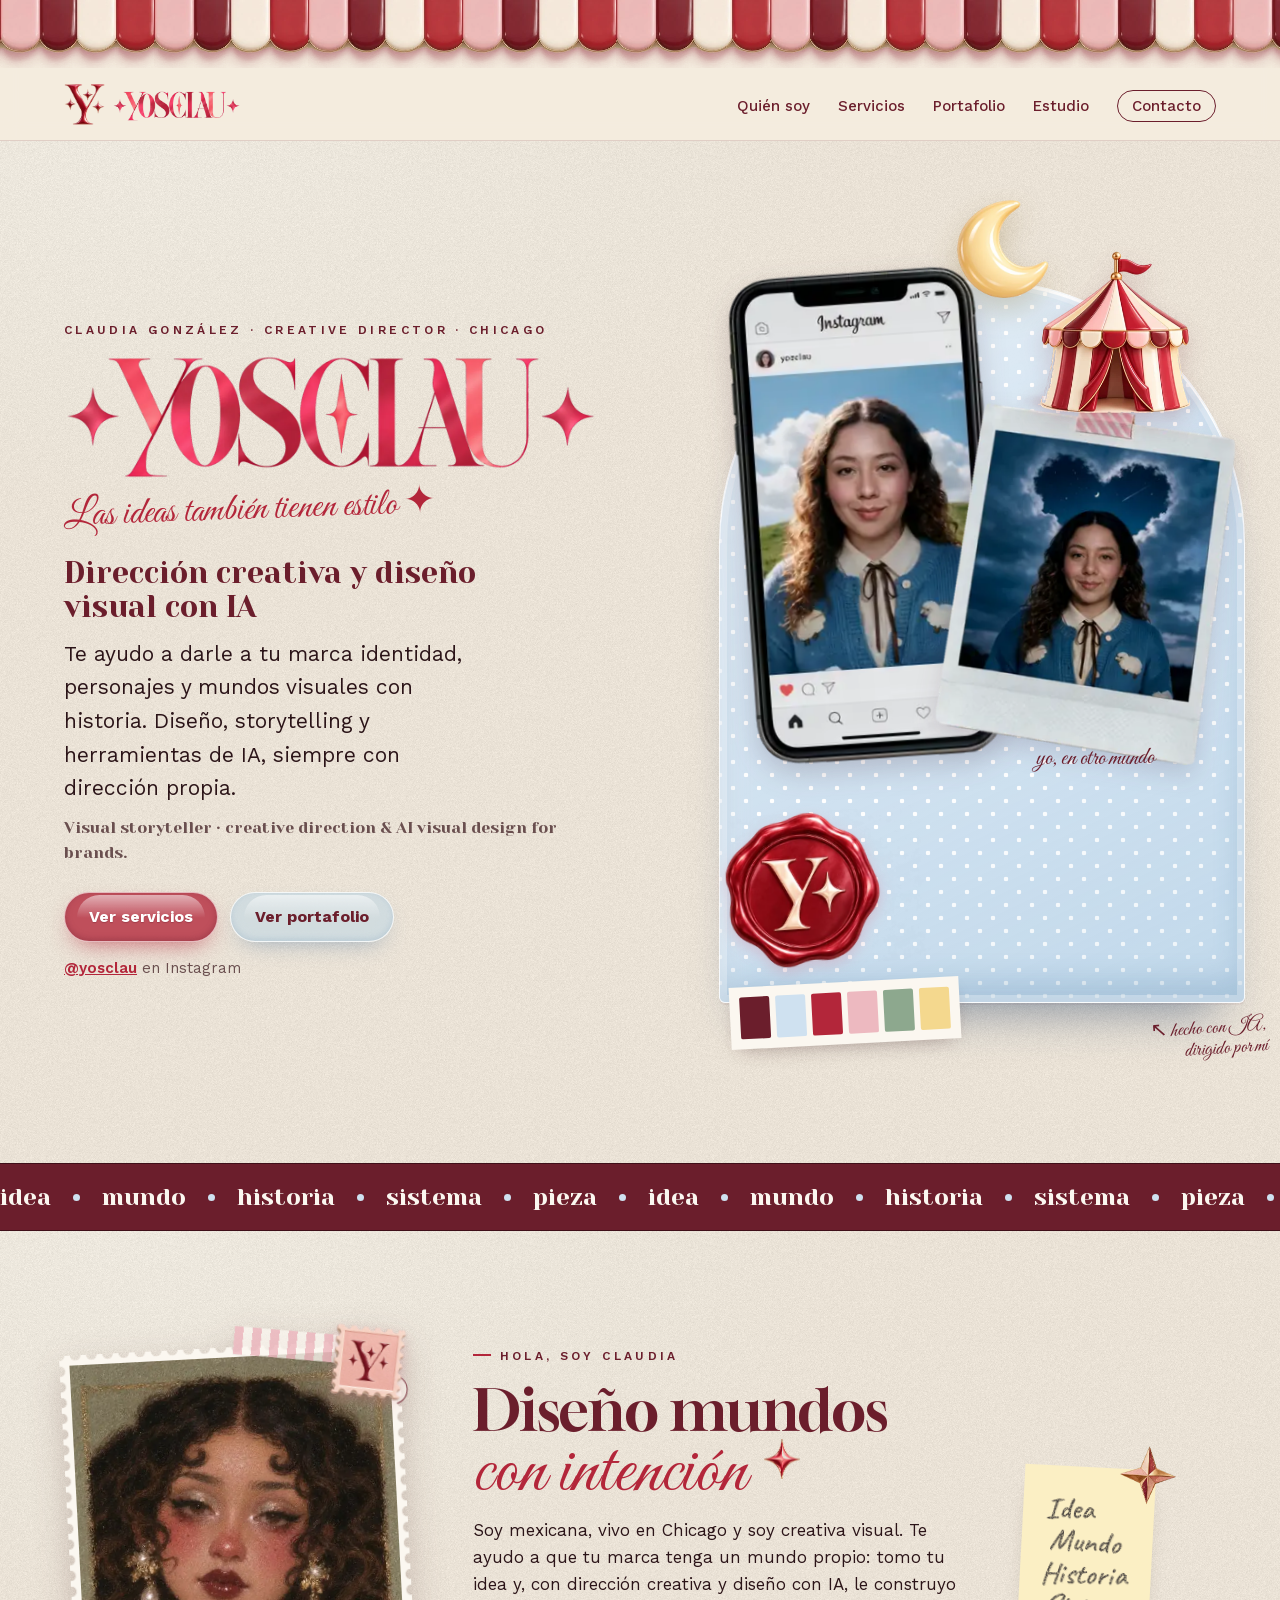
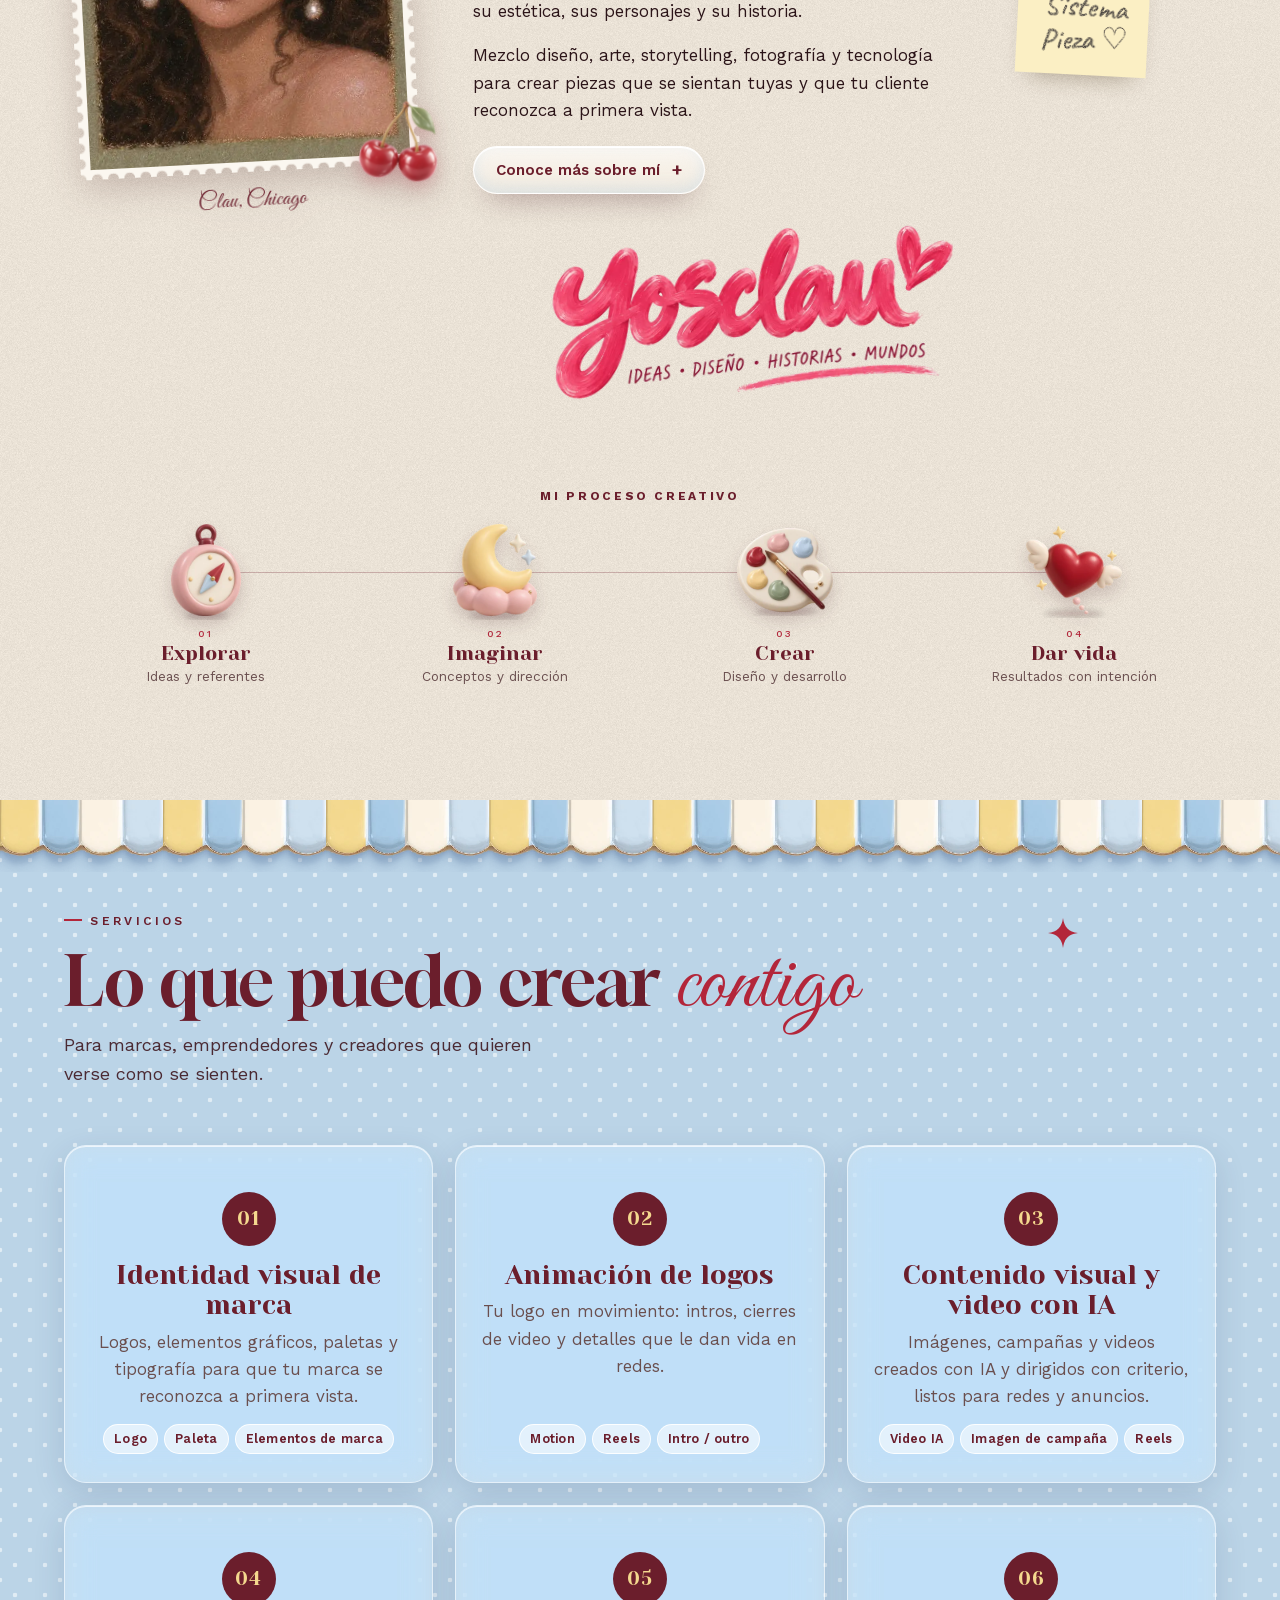
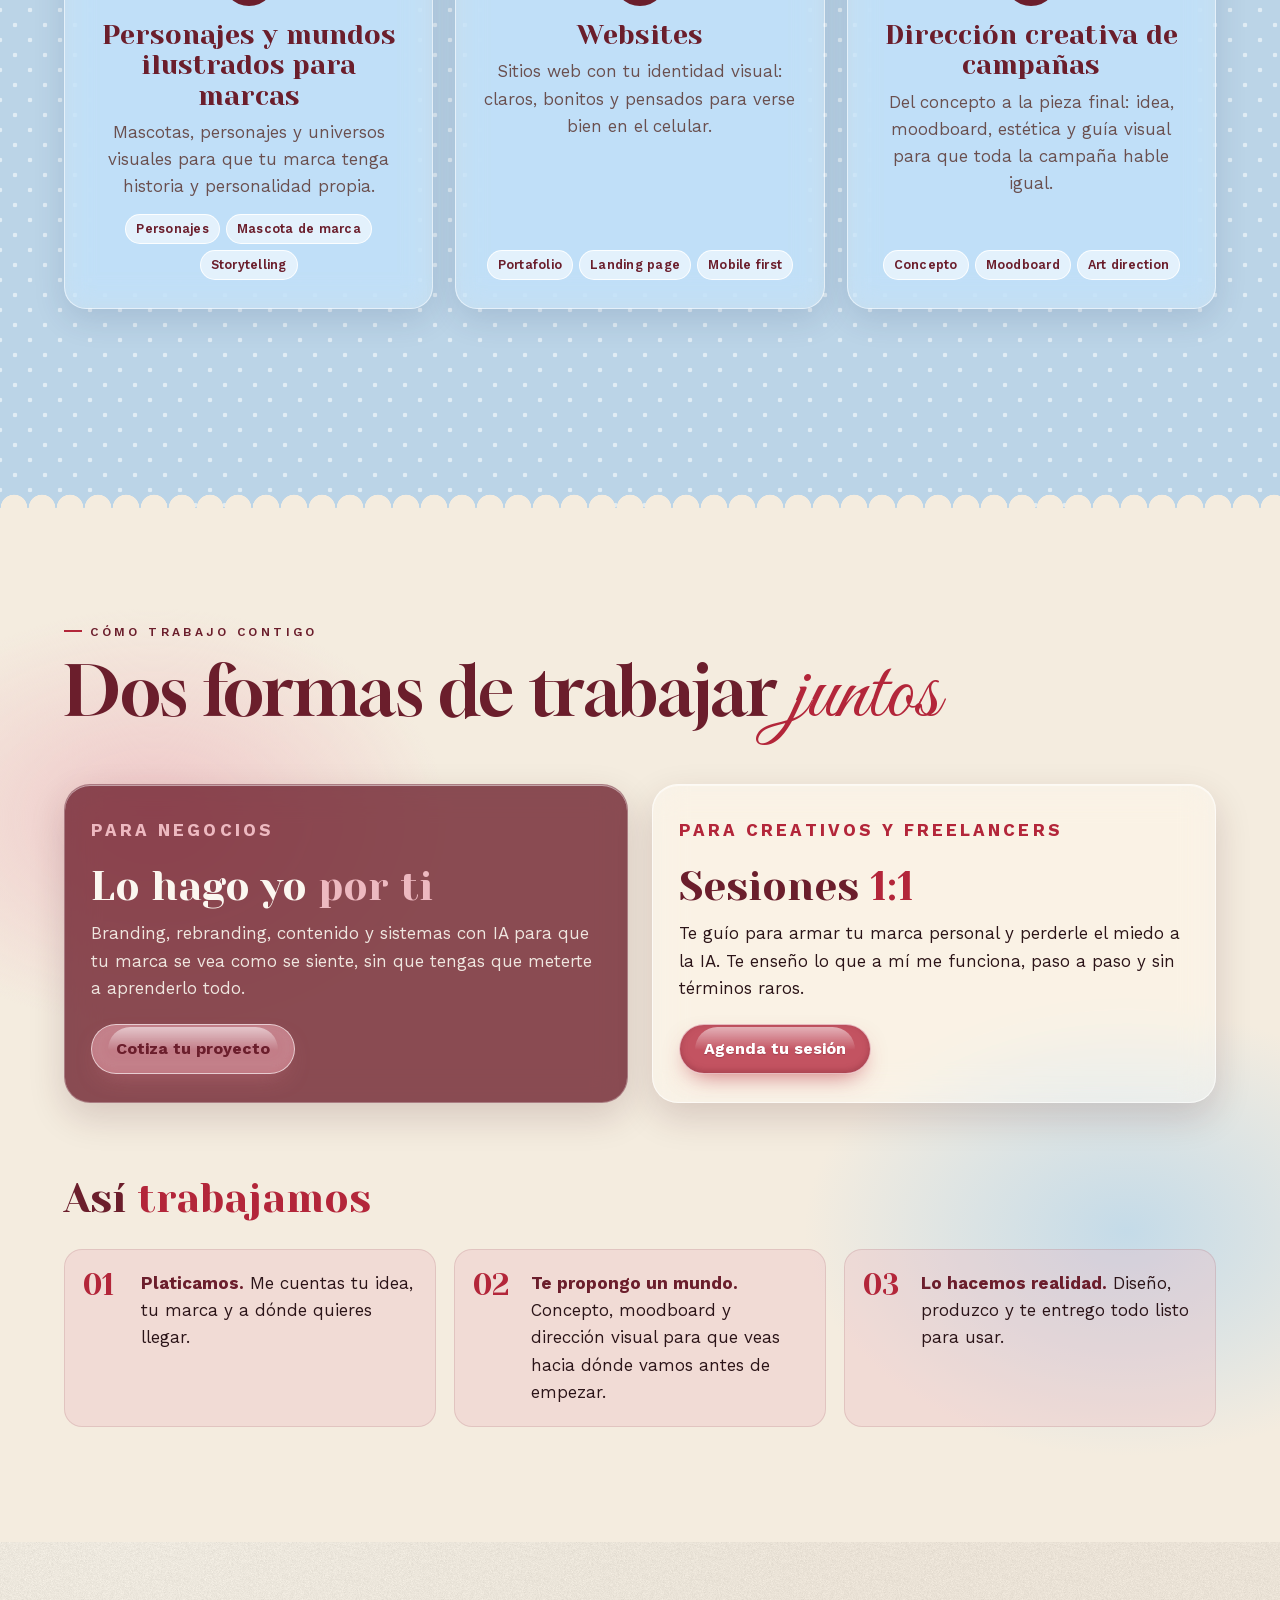
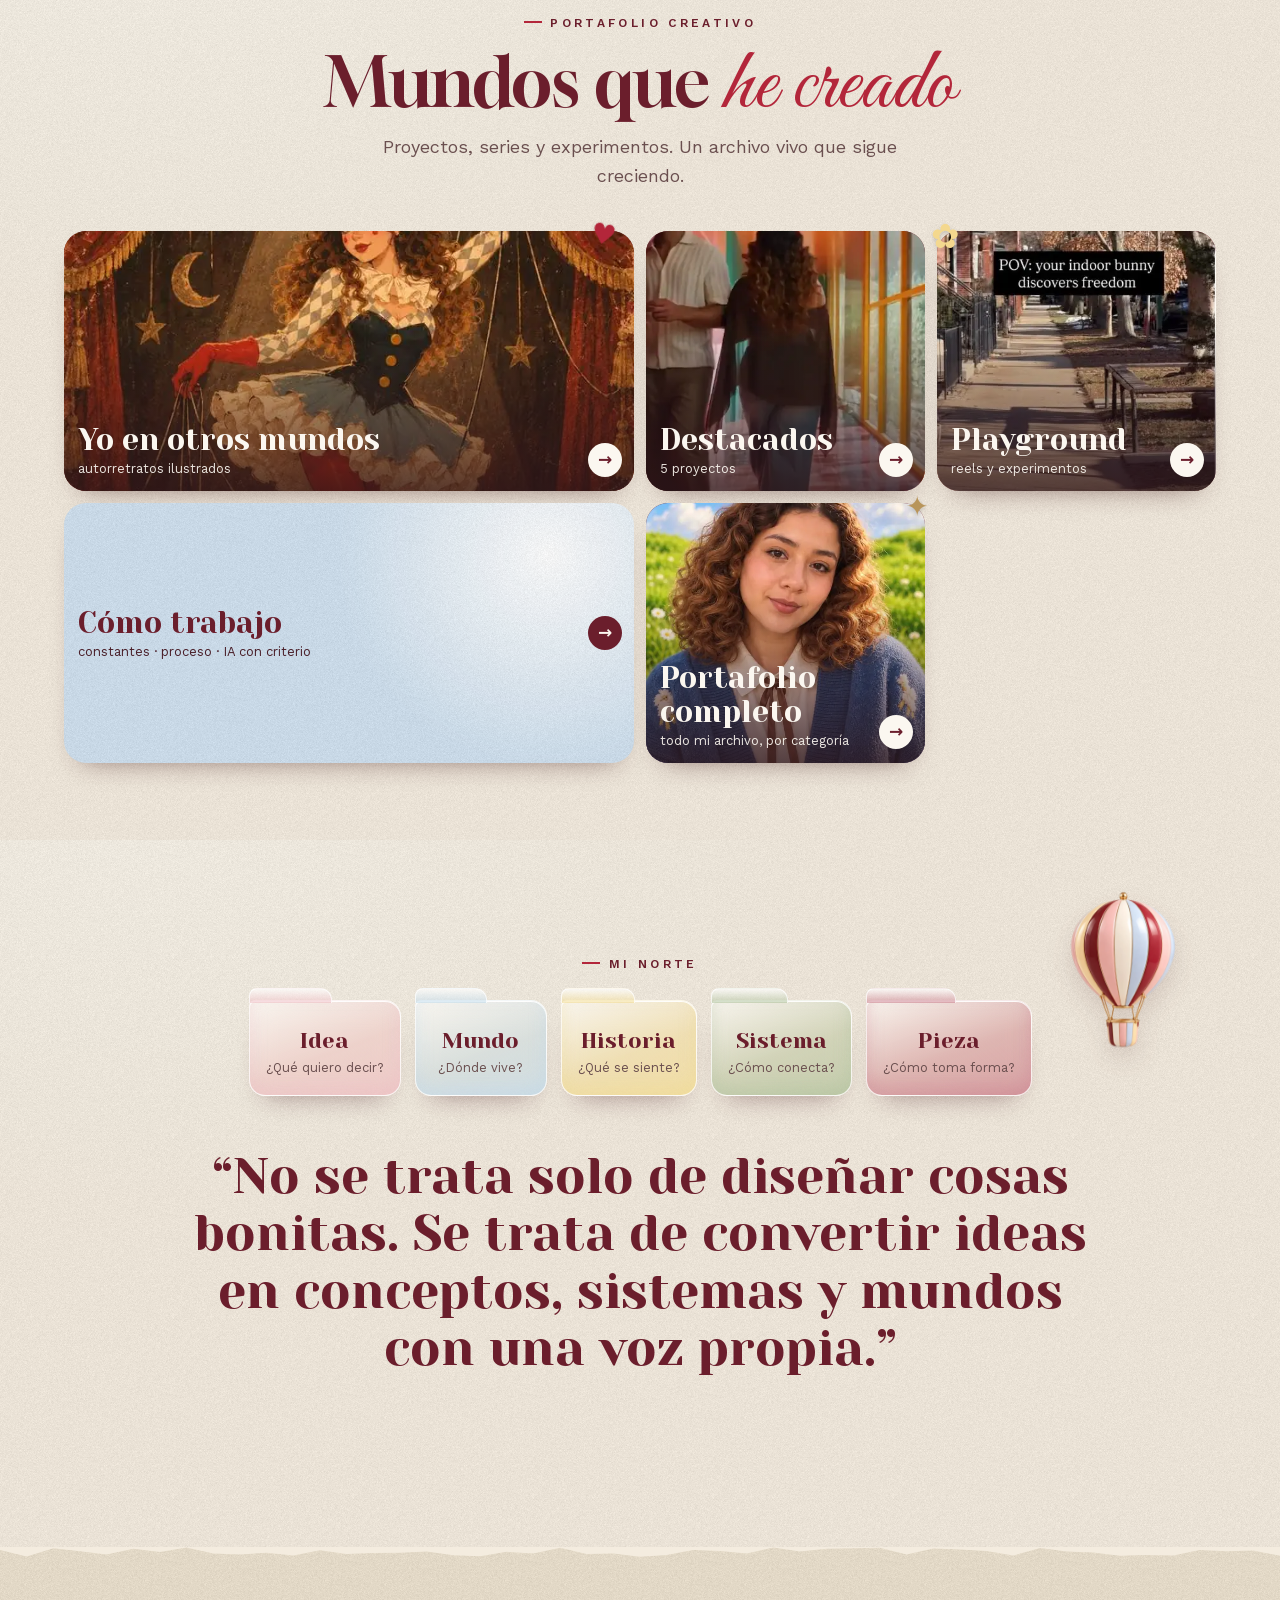
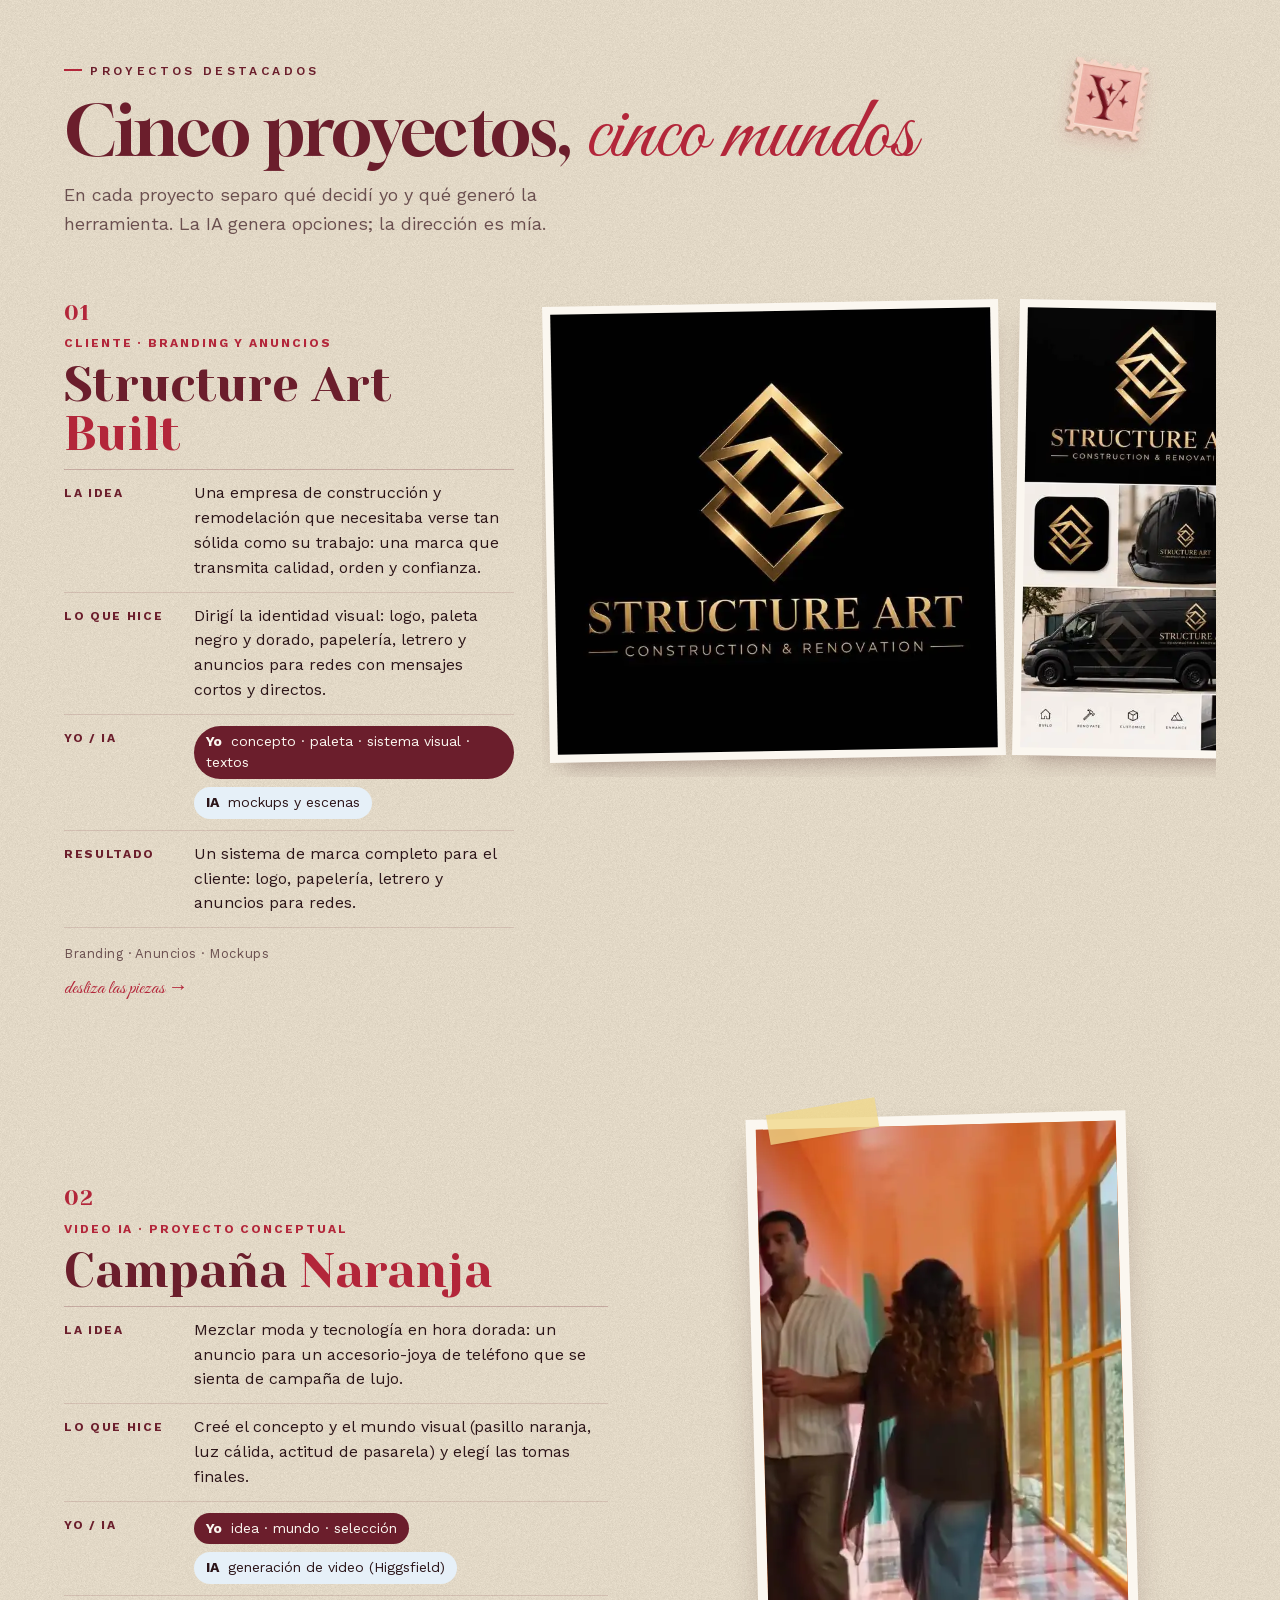
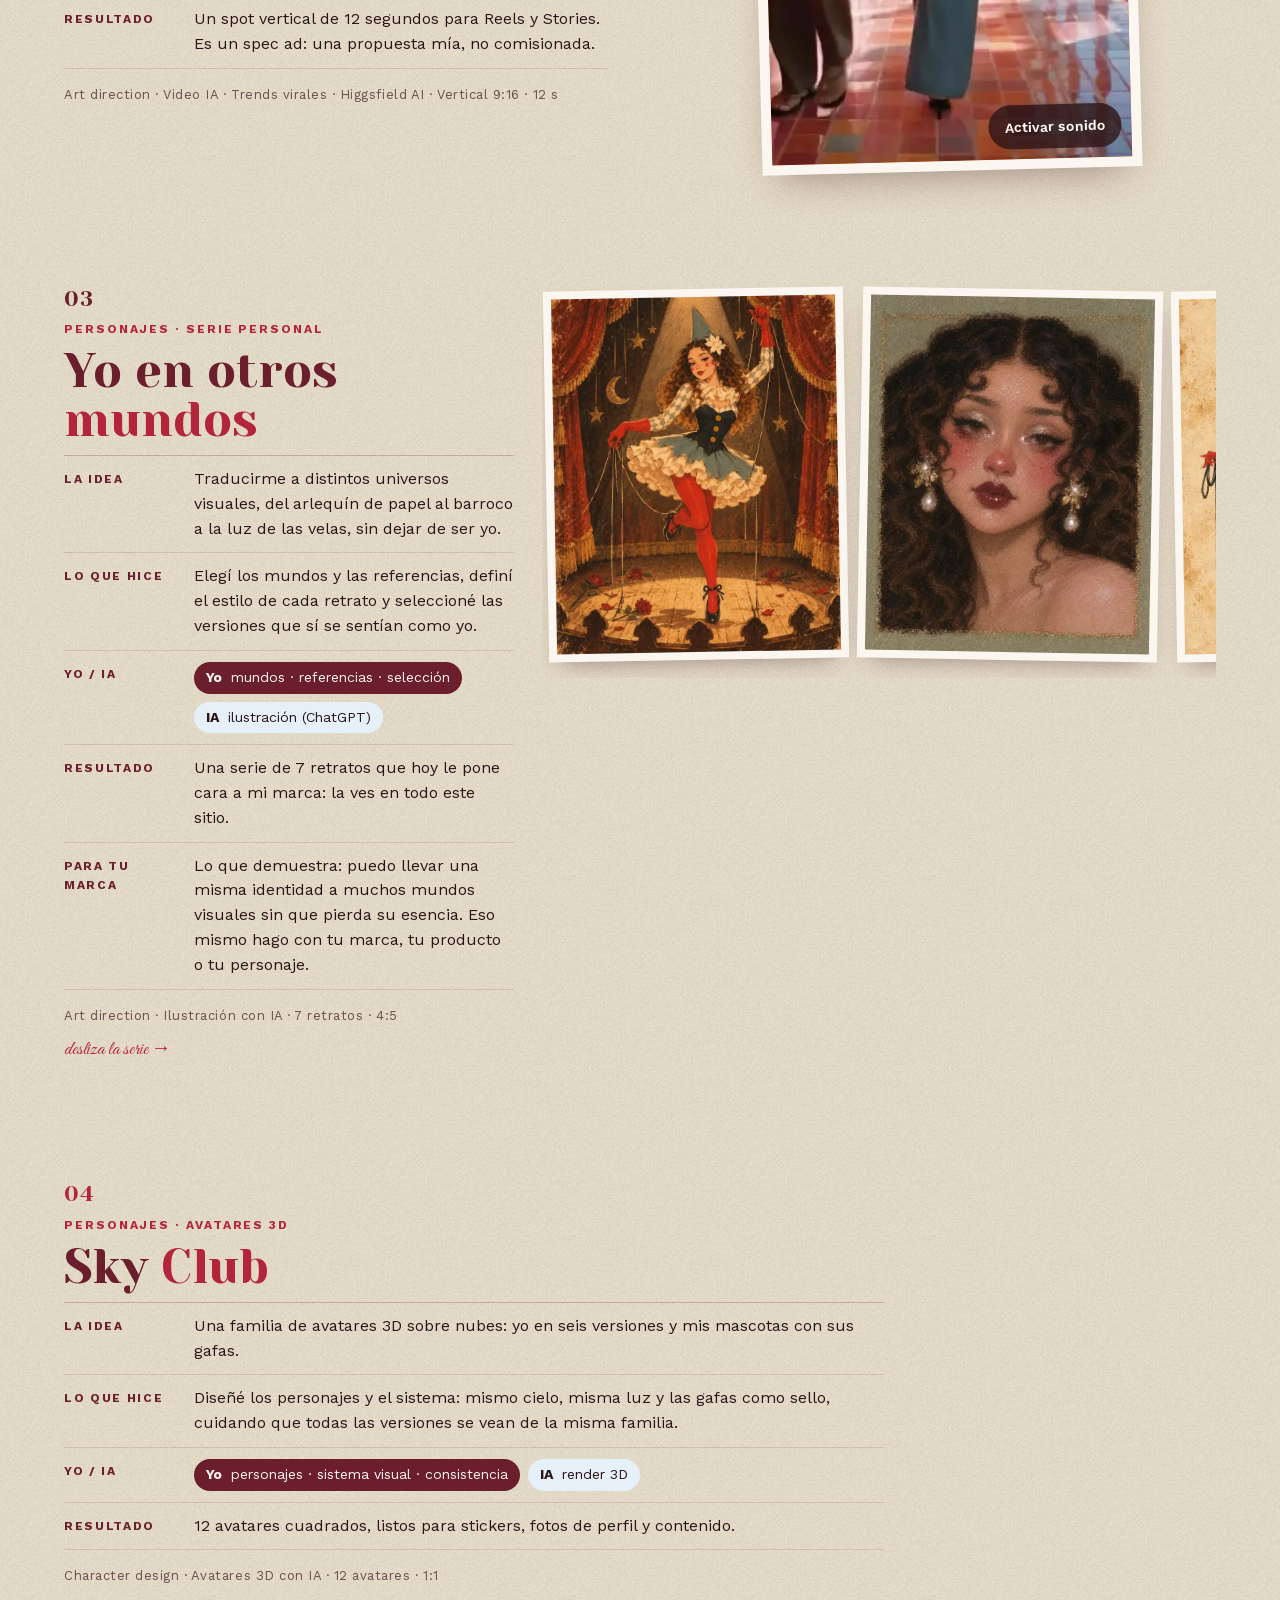
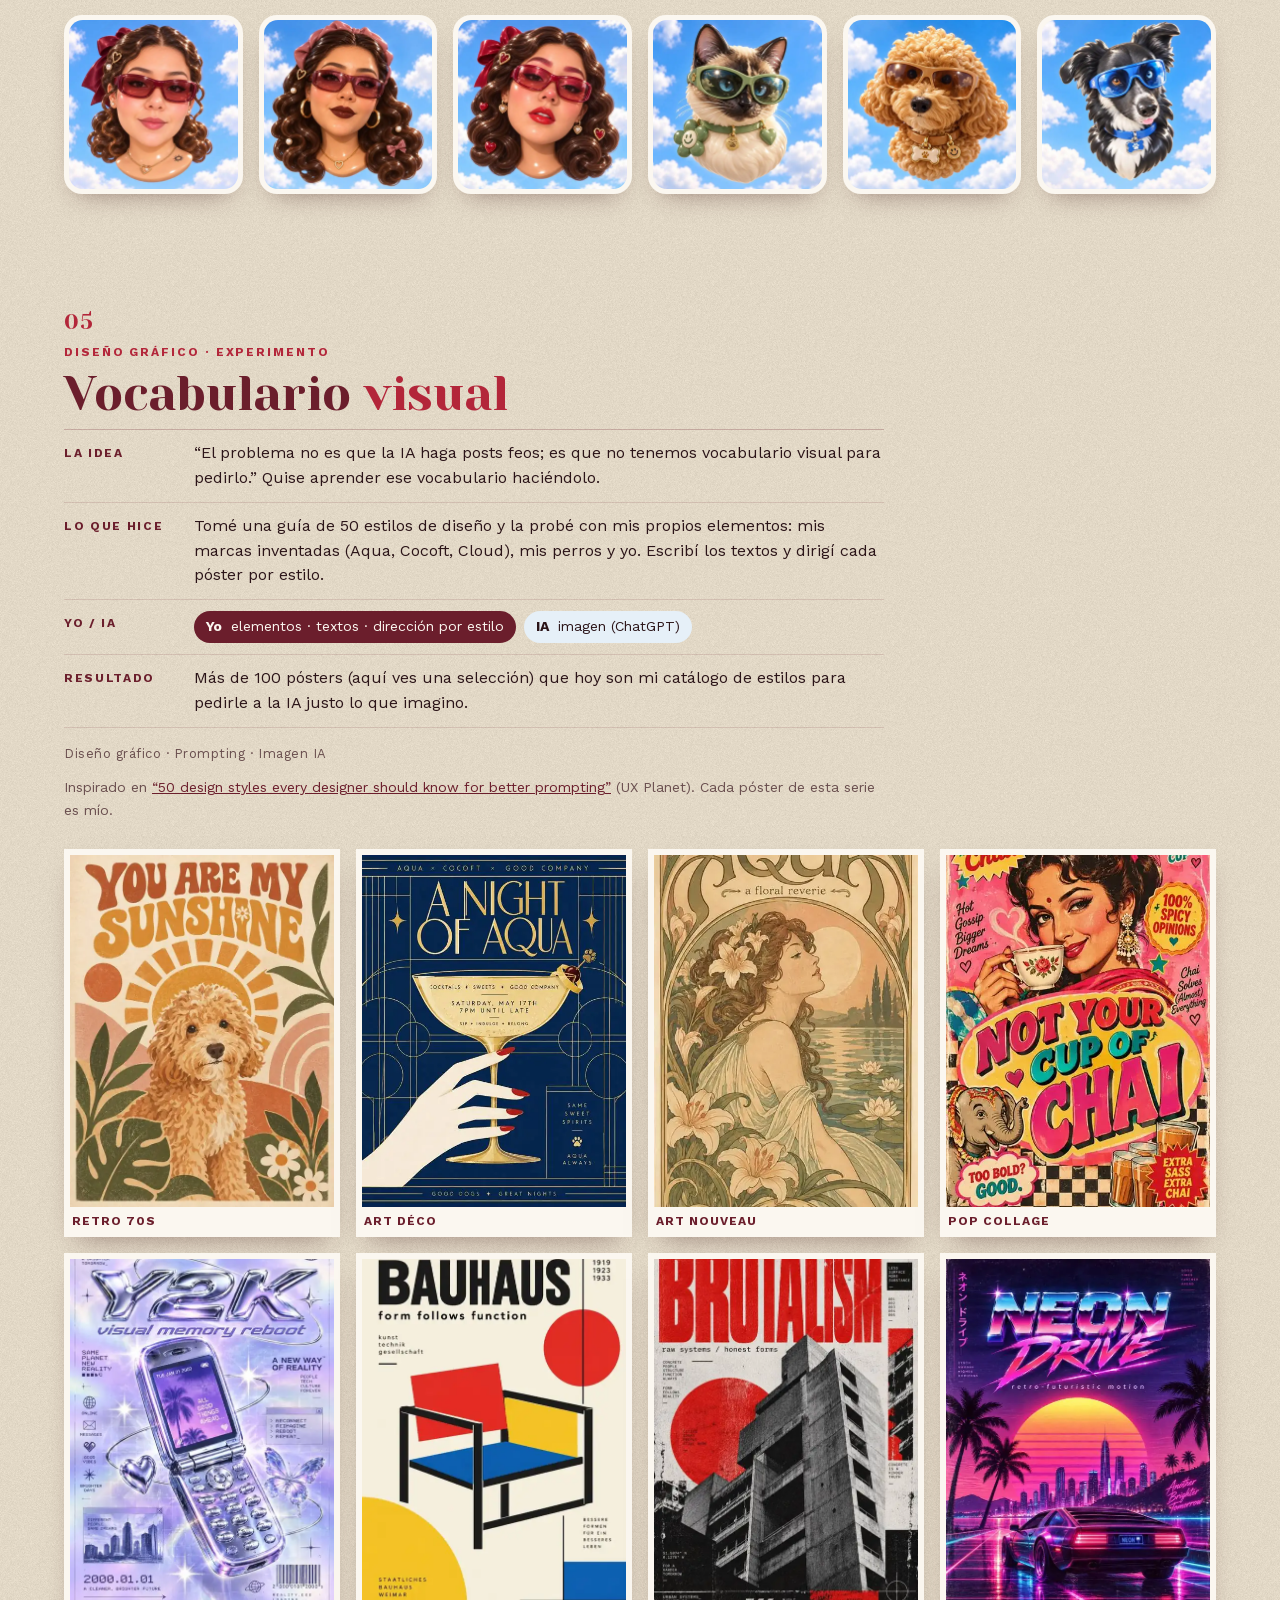
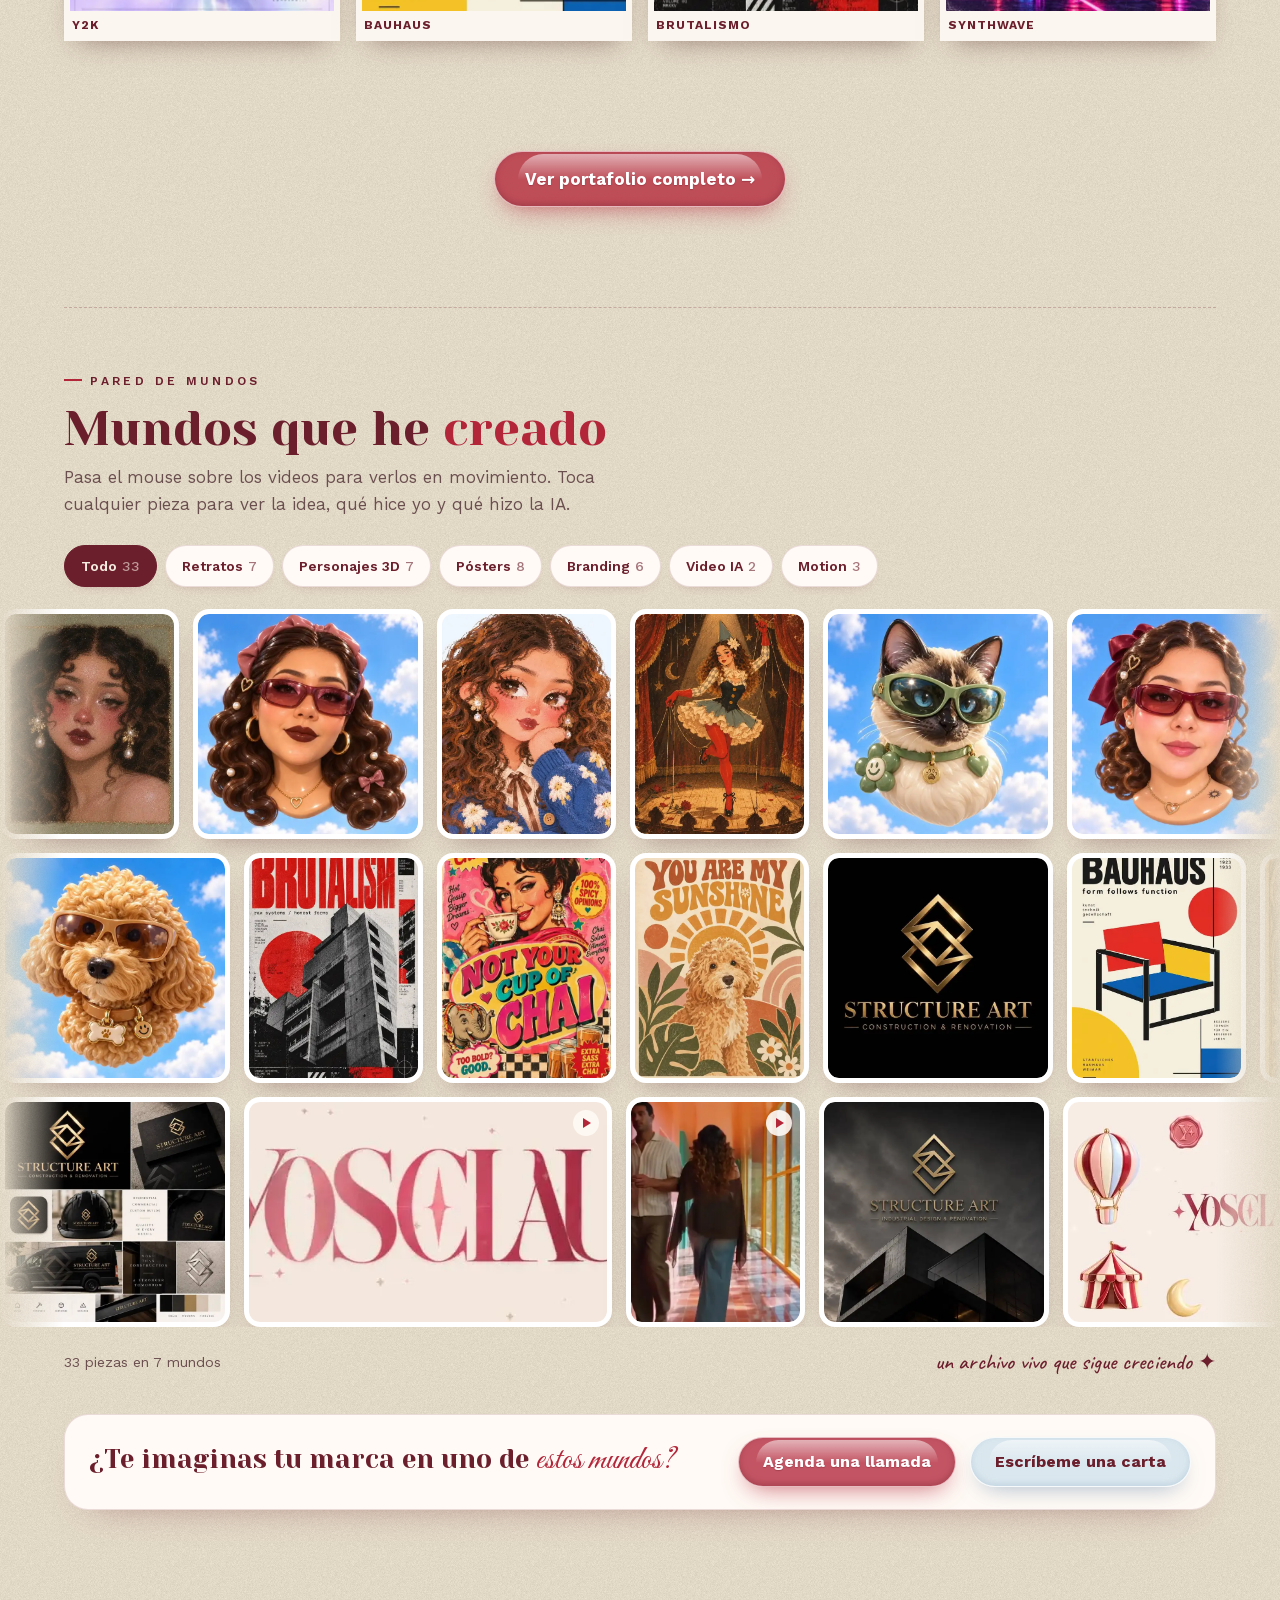
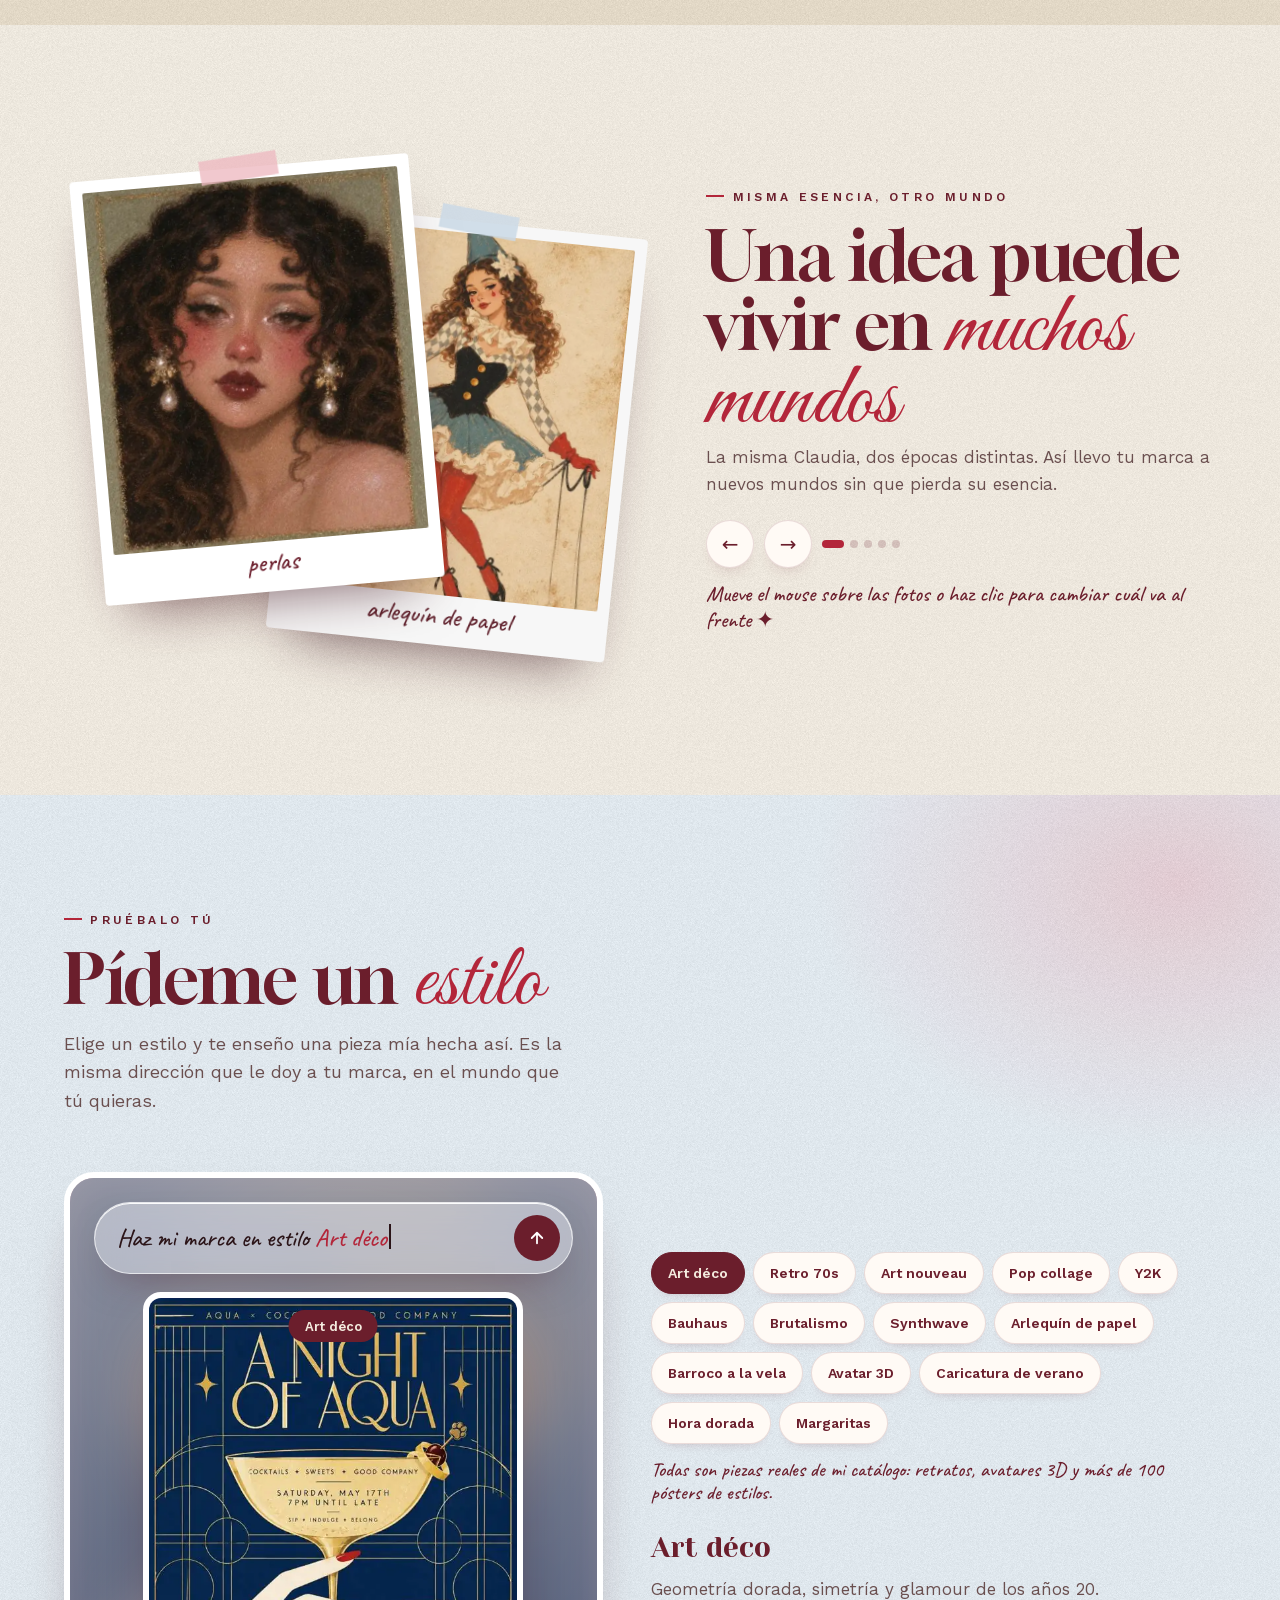
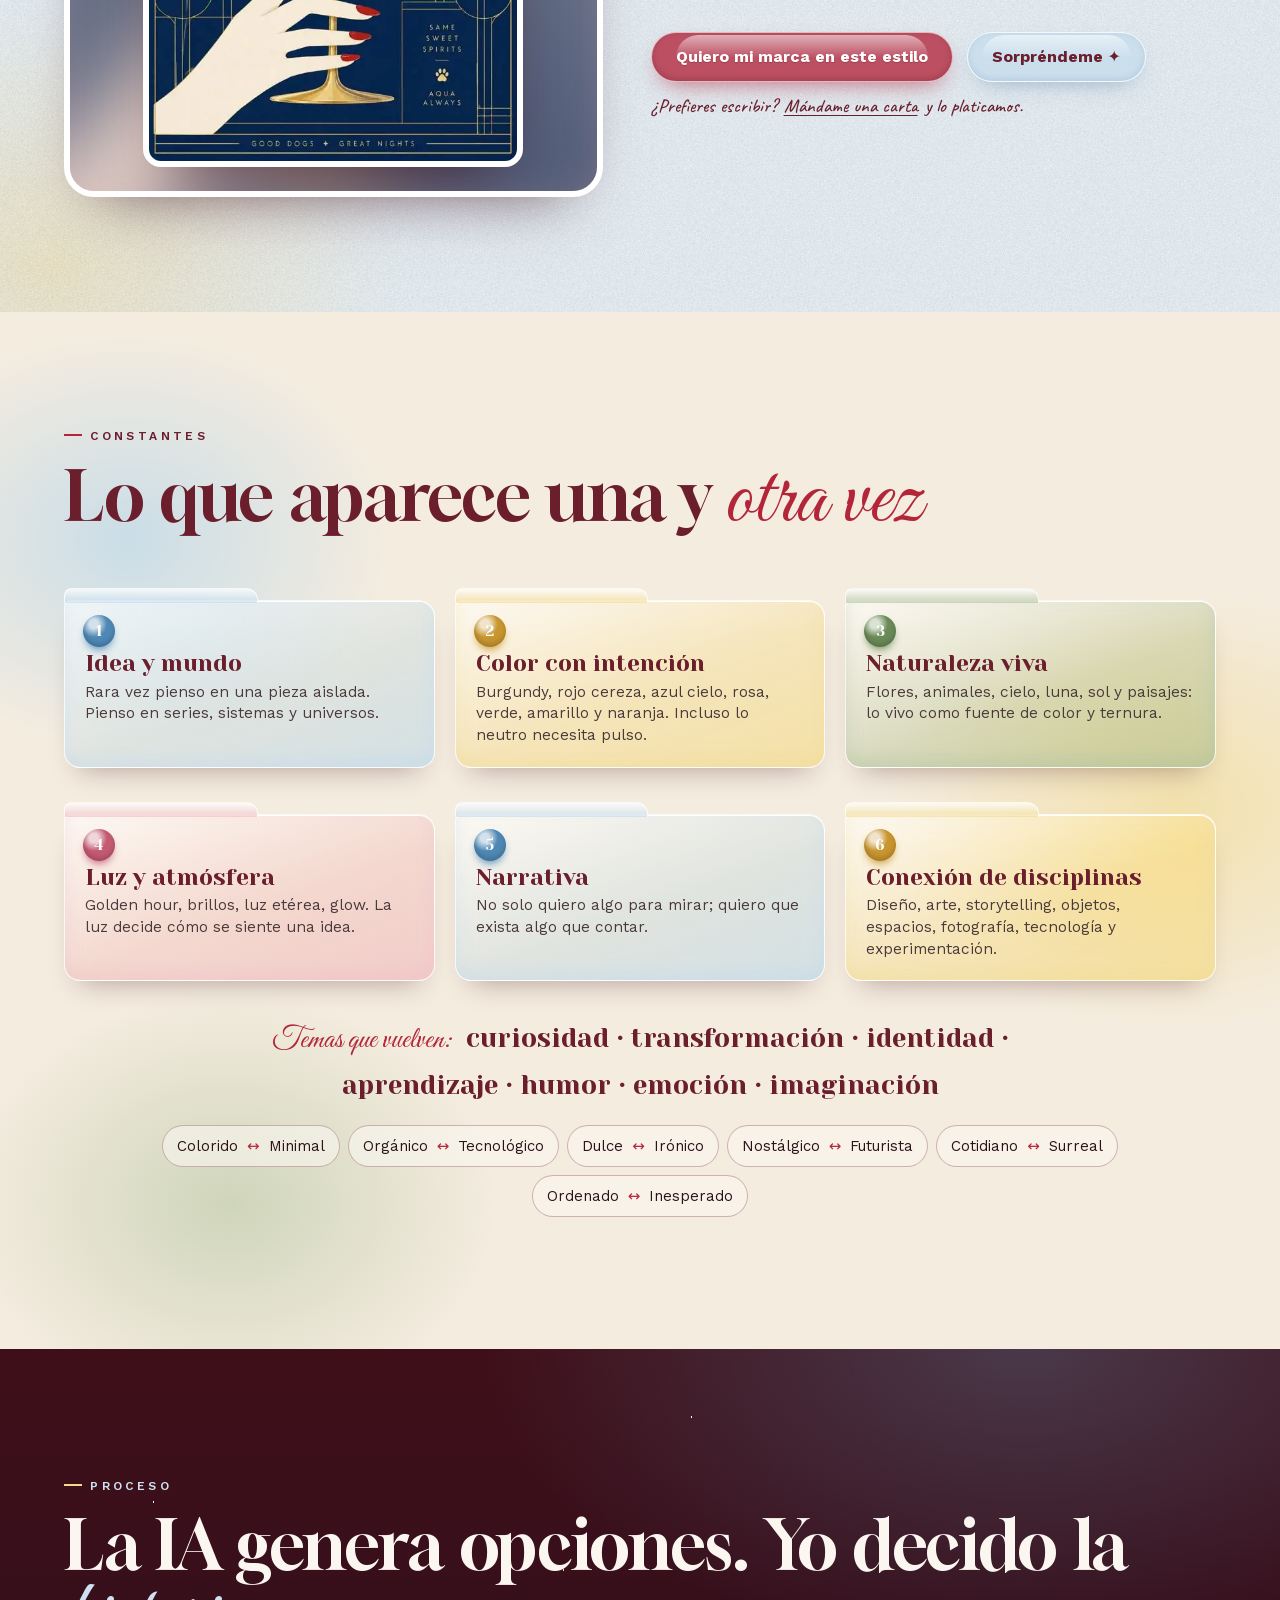
==== commit 6c78d870: "v3w: reseñas heading 'Lo que dicen al trabajar conmigo'" ====
--- a/v3/index.html
+++ b/v3/index.html
@@ -513,7 +513,7 @@
   <header class="section-head">
     <img class="media-carpa" src="media/v3g/media-carpa.webp?v=3p" width="412" height="317" alt="" aria-hidden="true" loading="lazy">
     <p class="eyebrow">Reseñas</p>
-    <h2 id="resenas-title" class="h2">Lo que dicen de trabajar <em>conmigo</em></h2>
+    <h2 id="resenas-title" class="h2">Lo que dicen al trabajar <em>conmigo</em></h2>
   </header>
   <div class="ys-rv">
     <p class="ys-rv-note ys-hand">muy pronto, reseñas reales ✦</p>
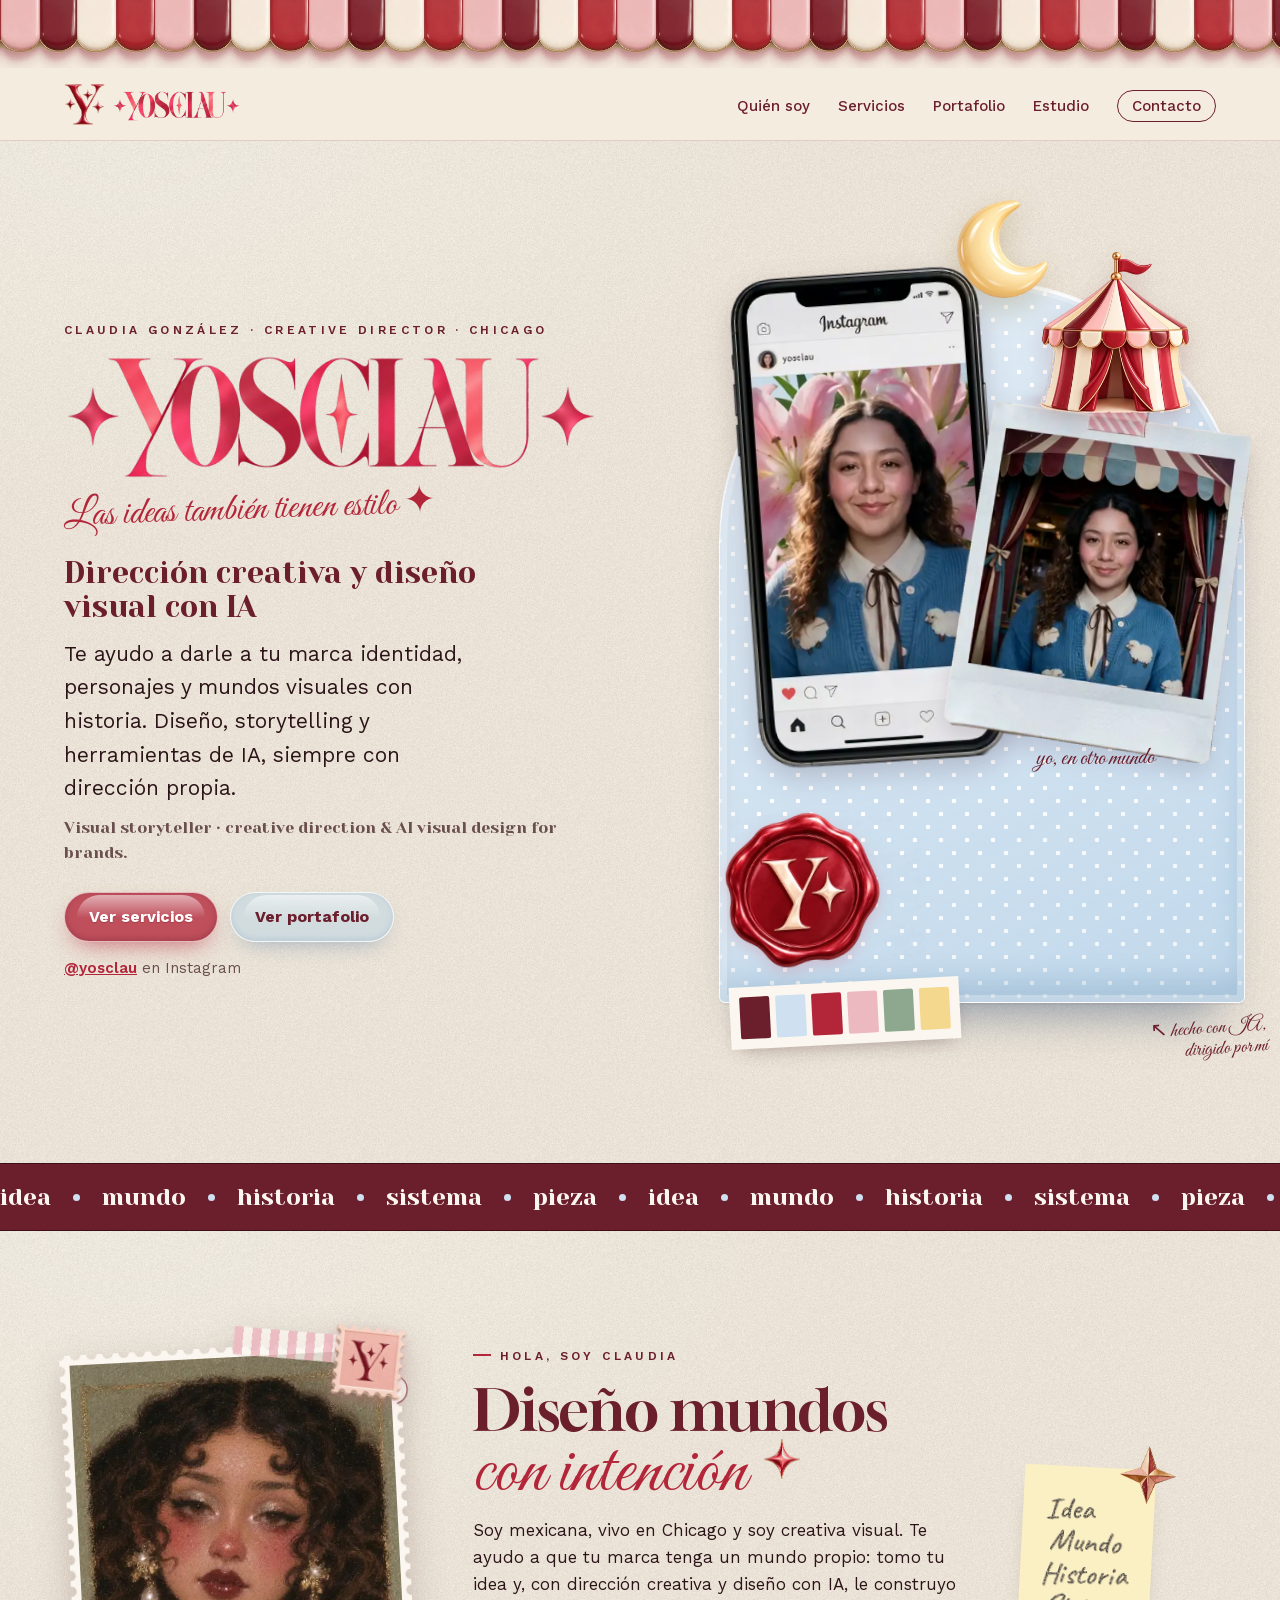
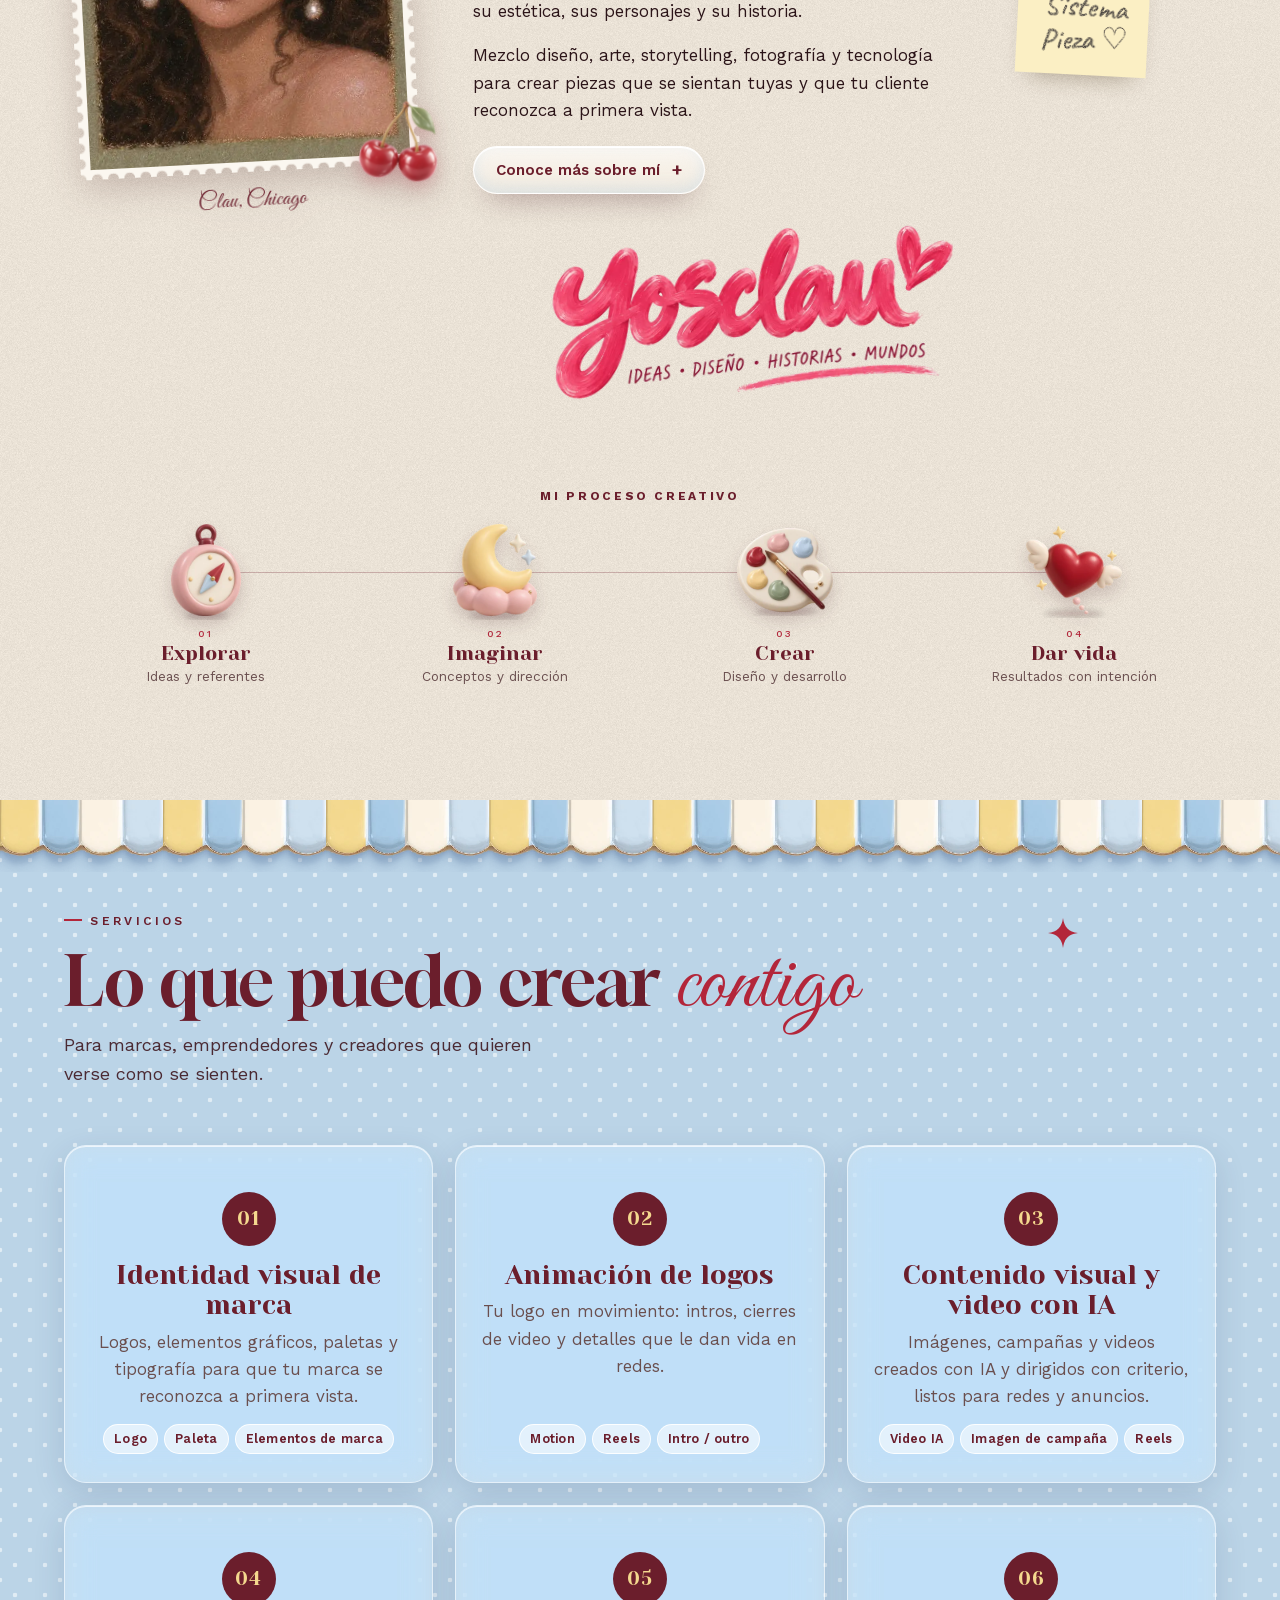
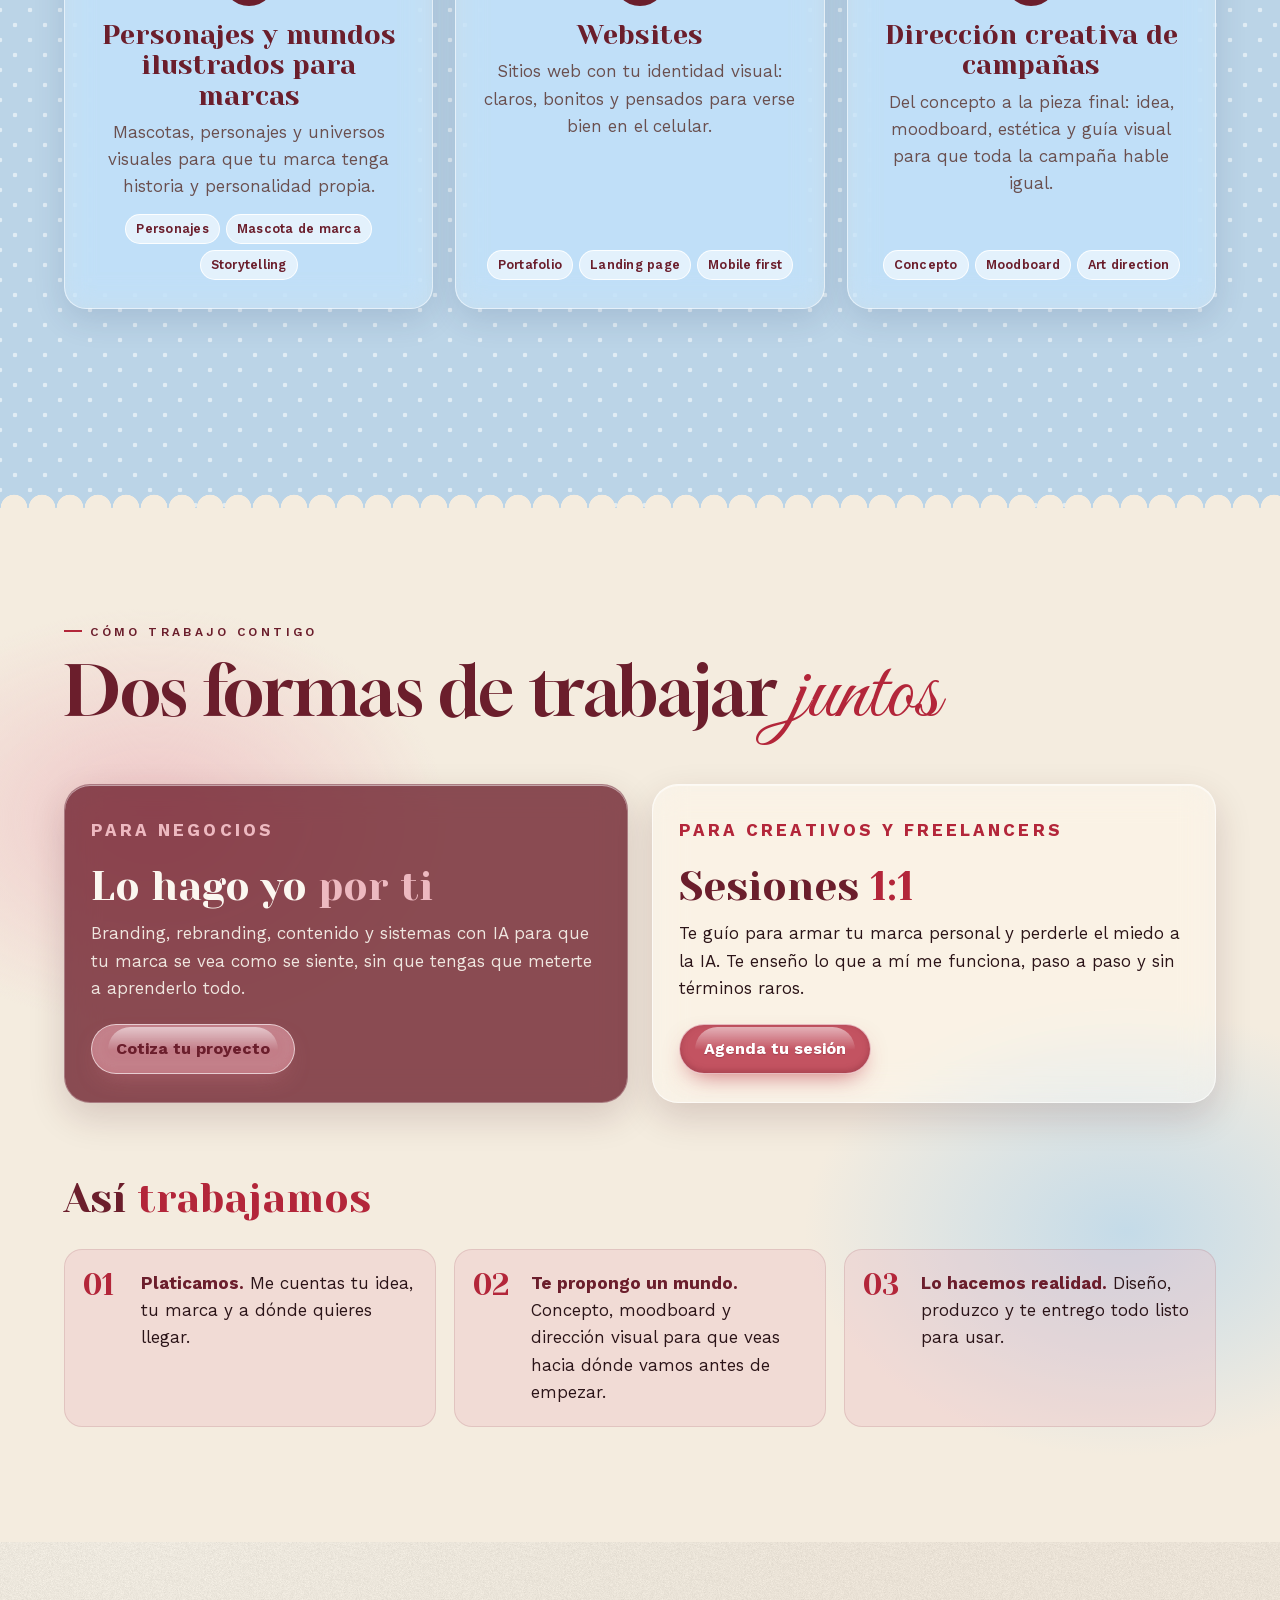
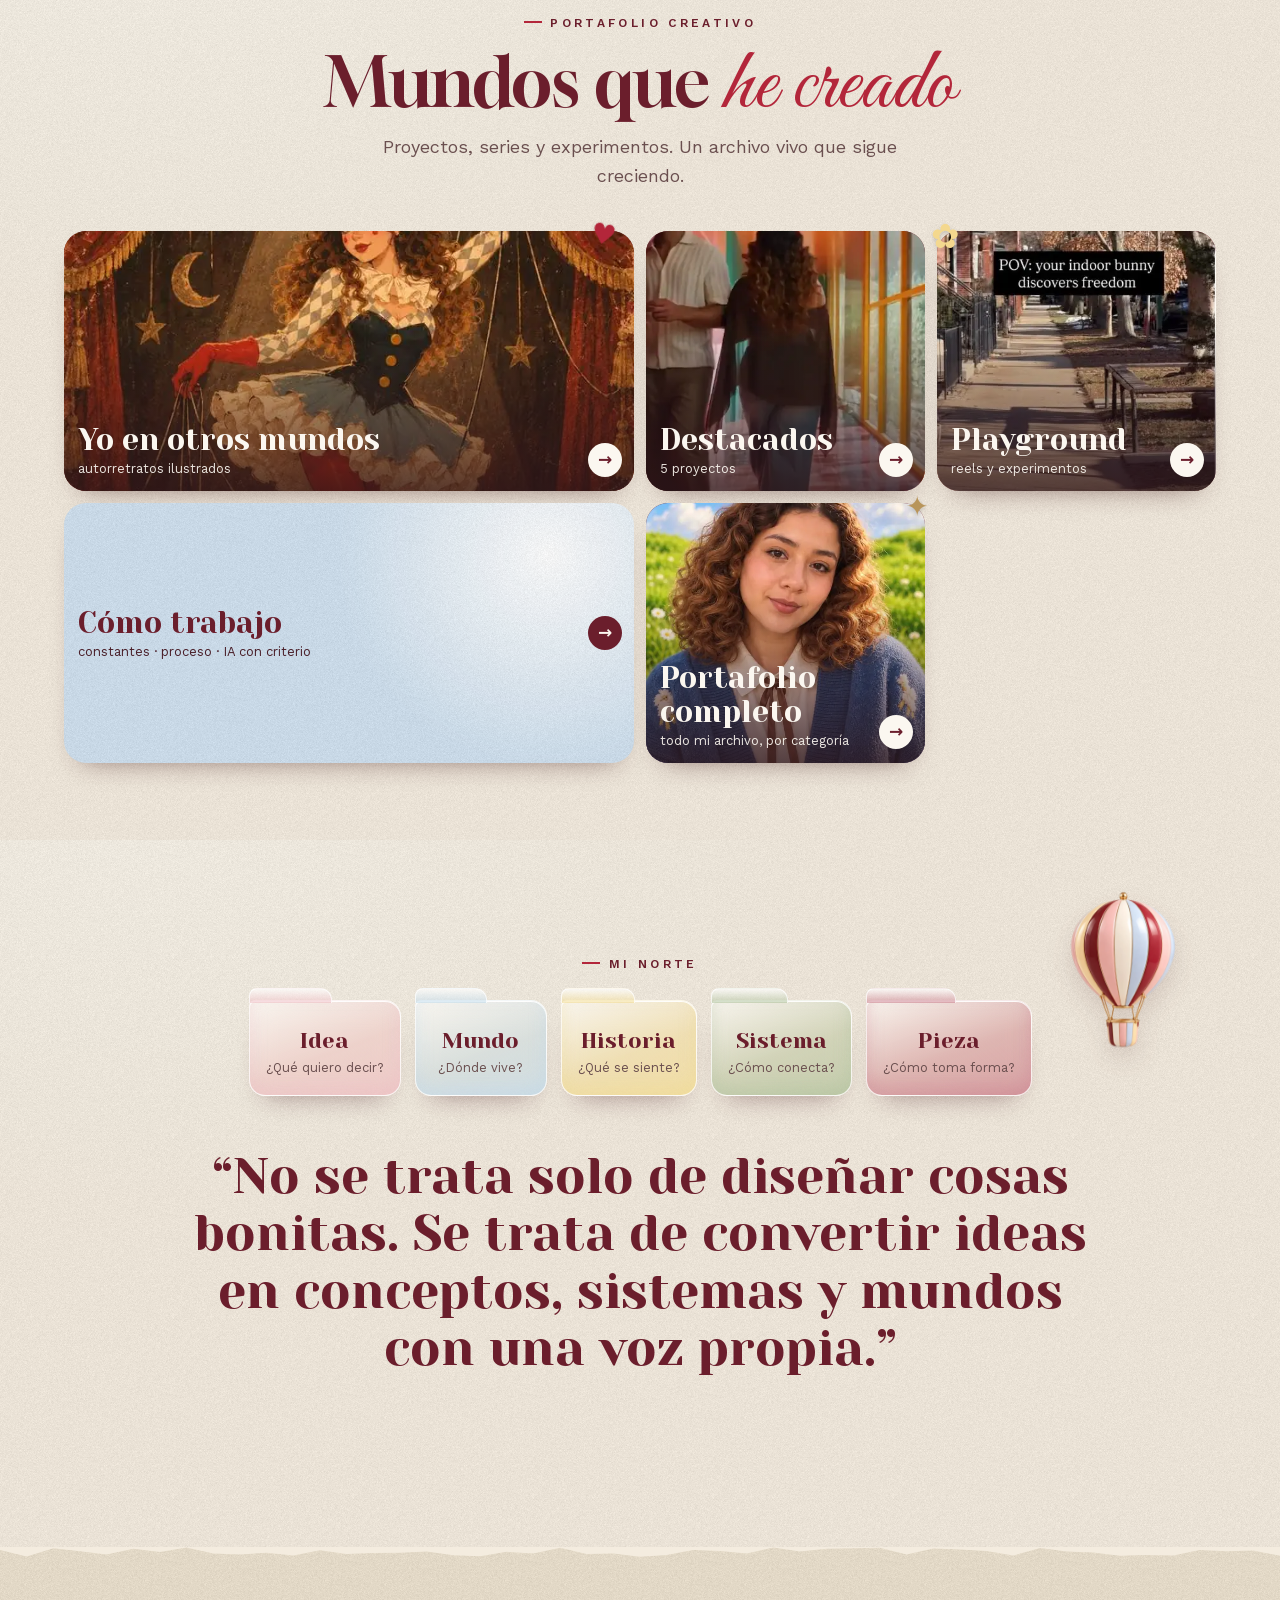
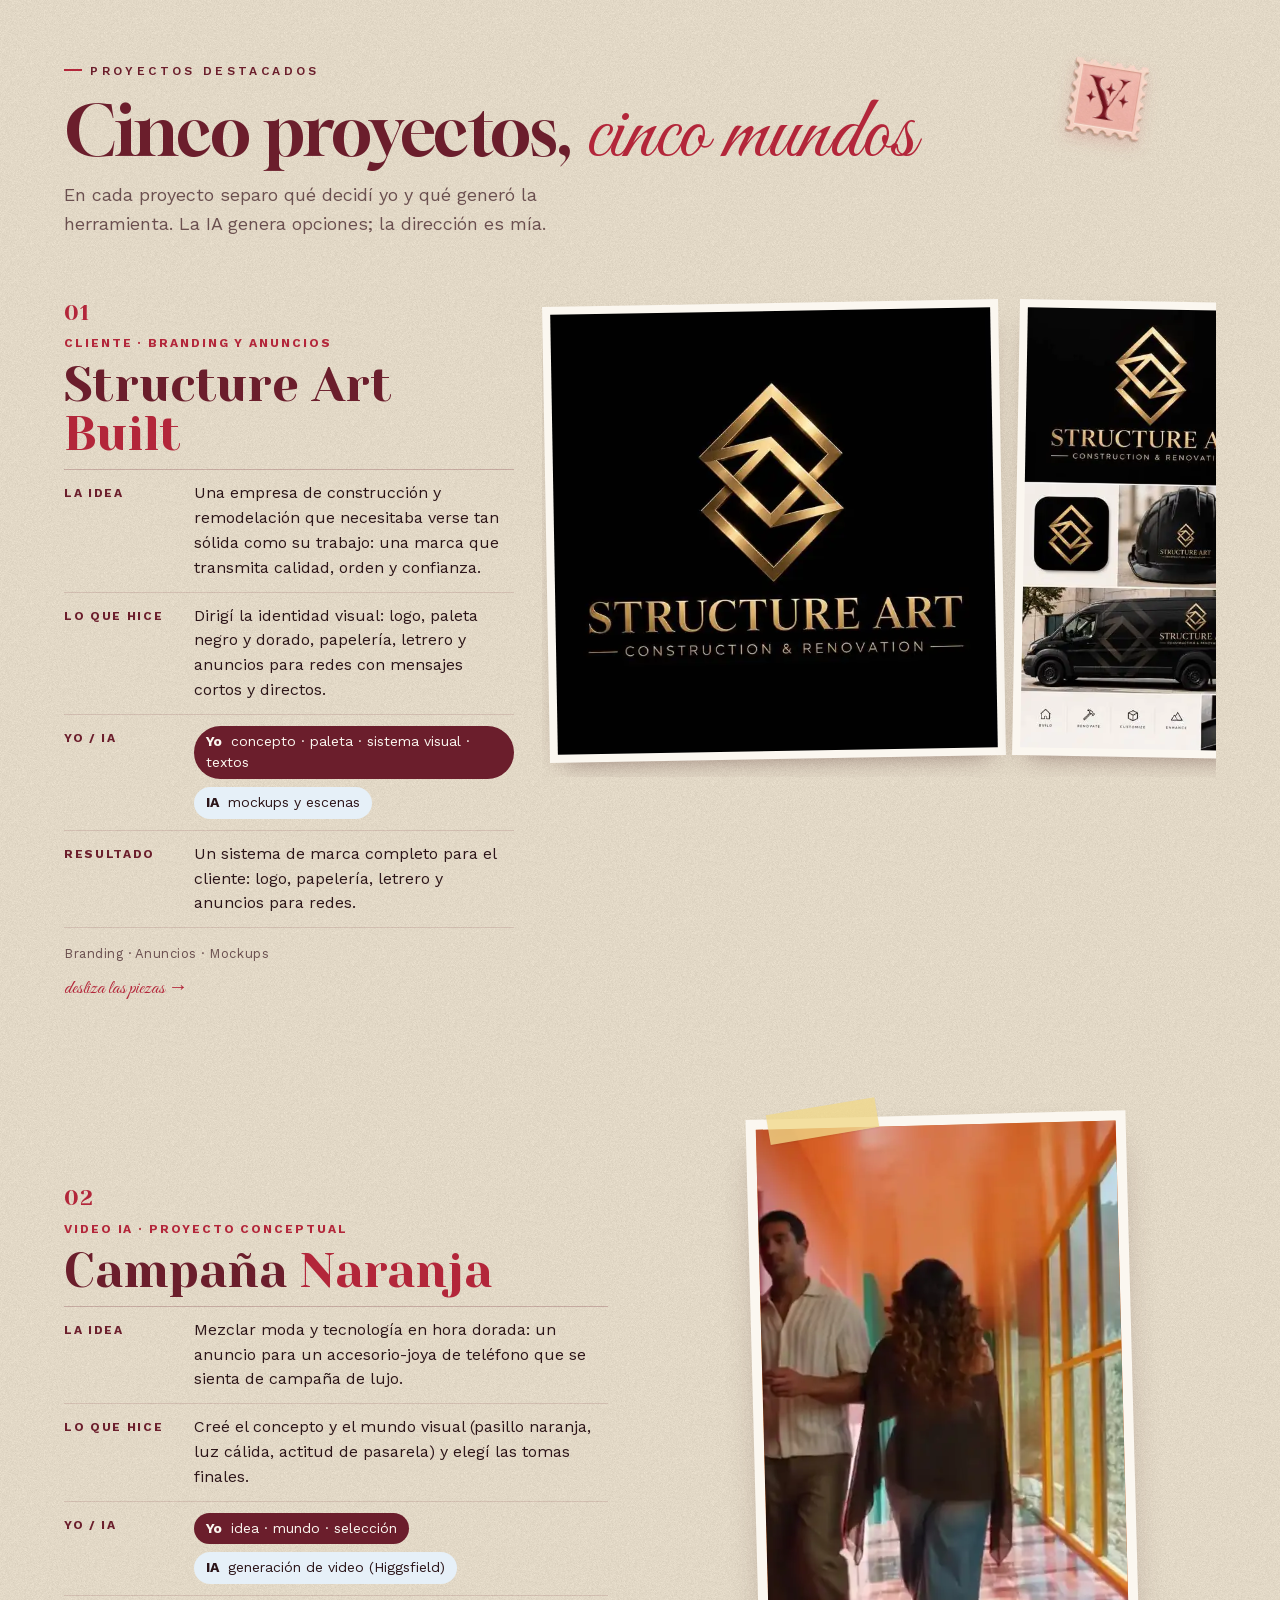
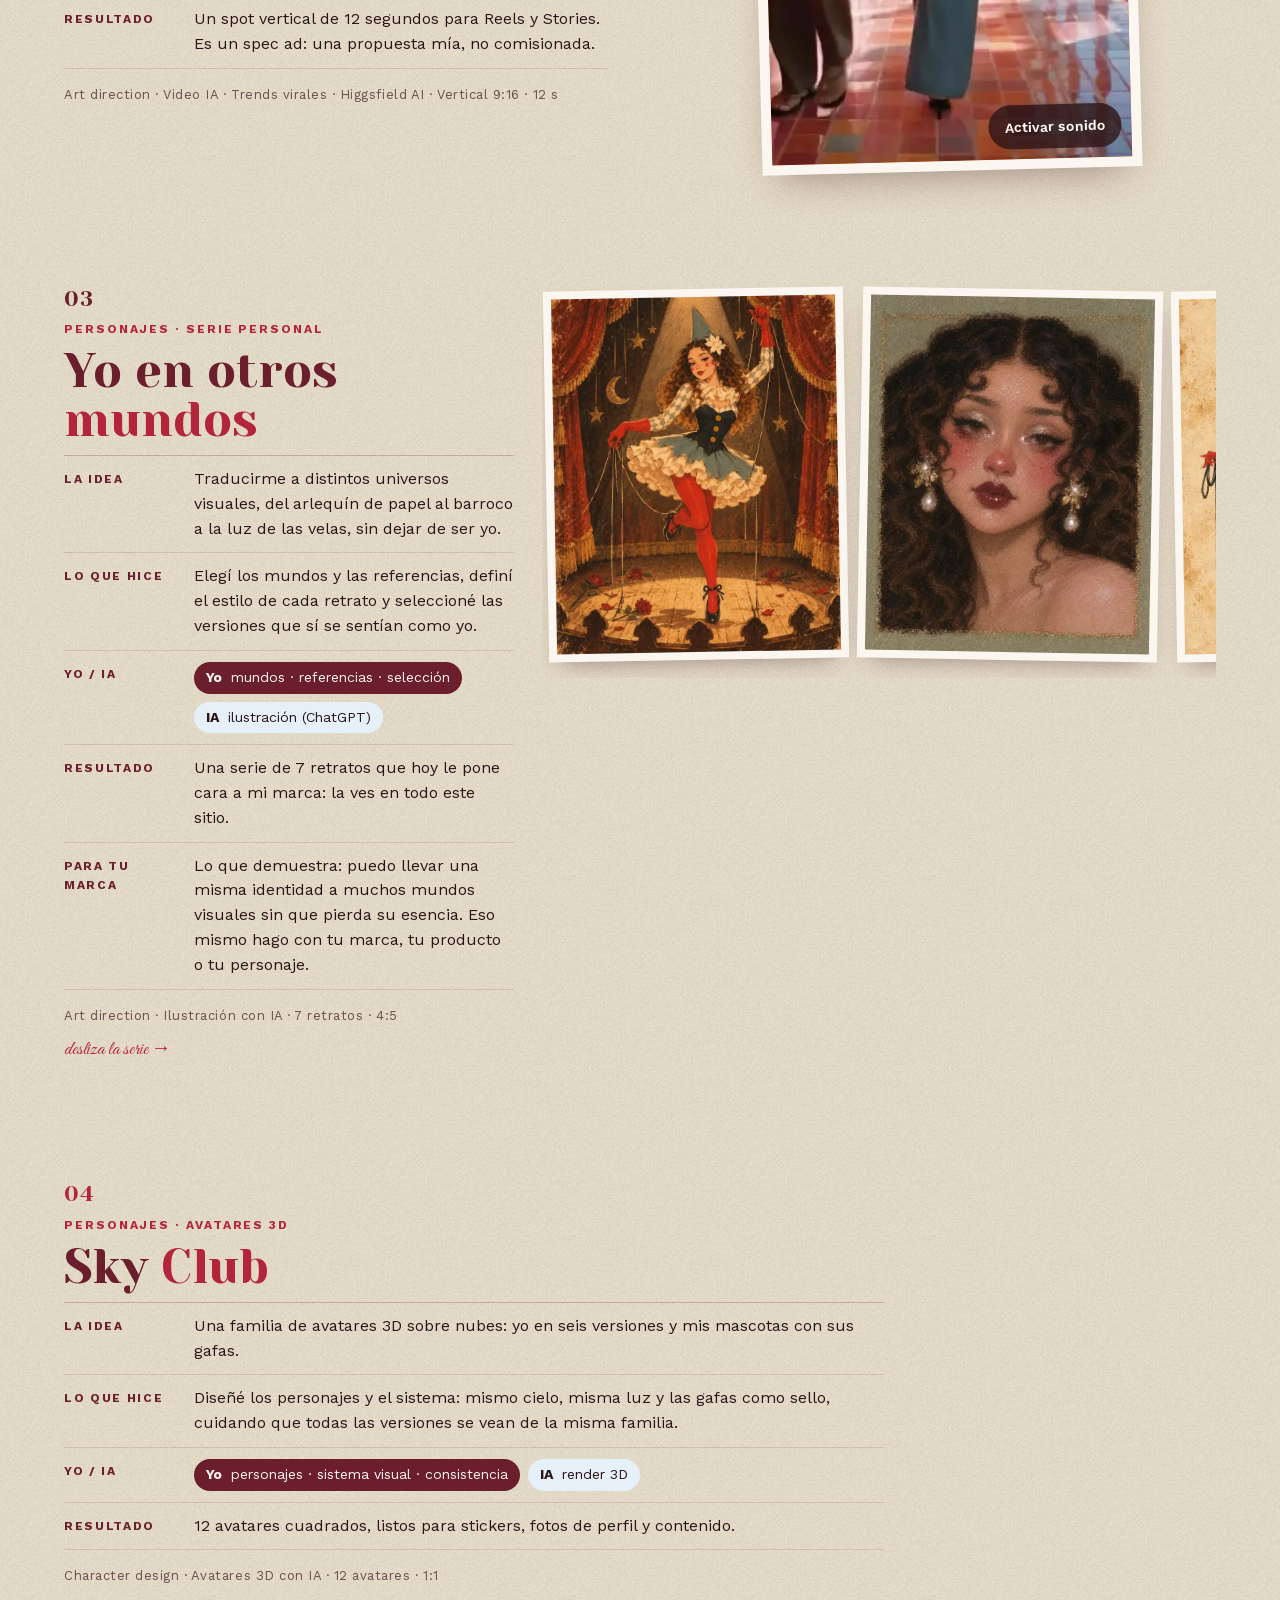
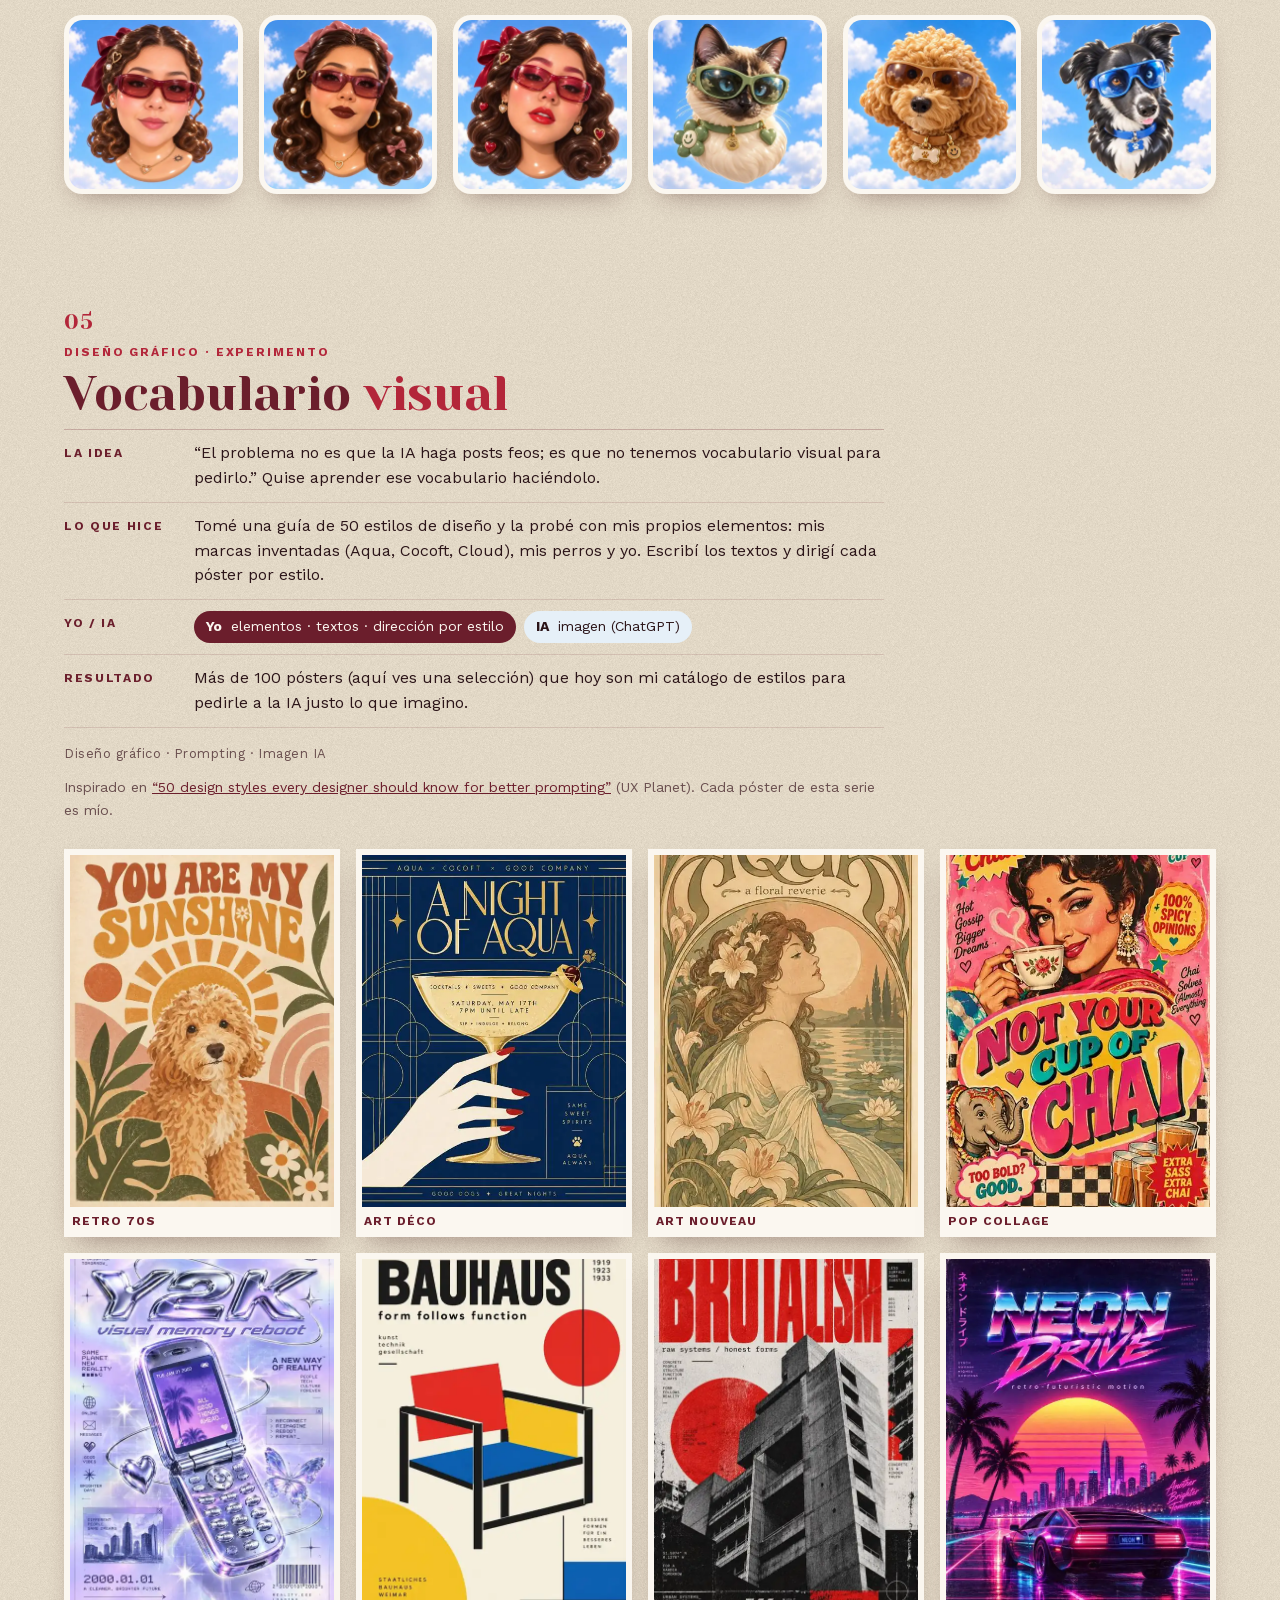
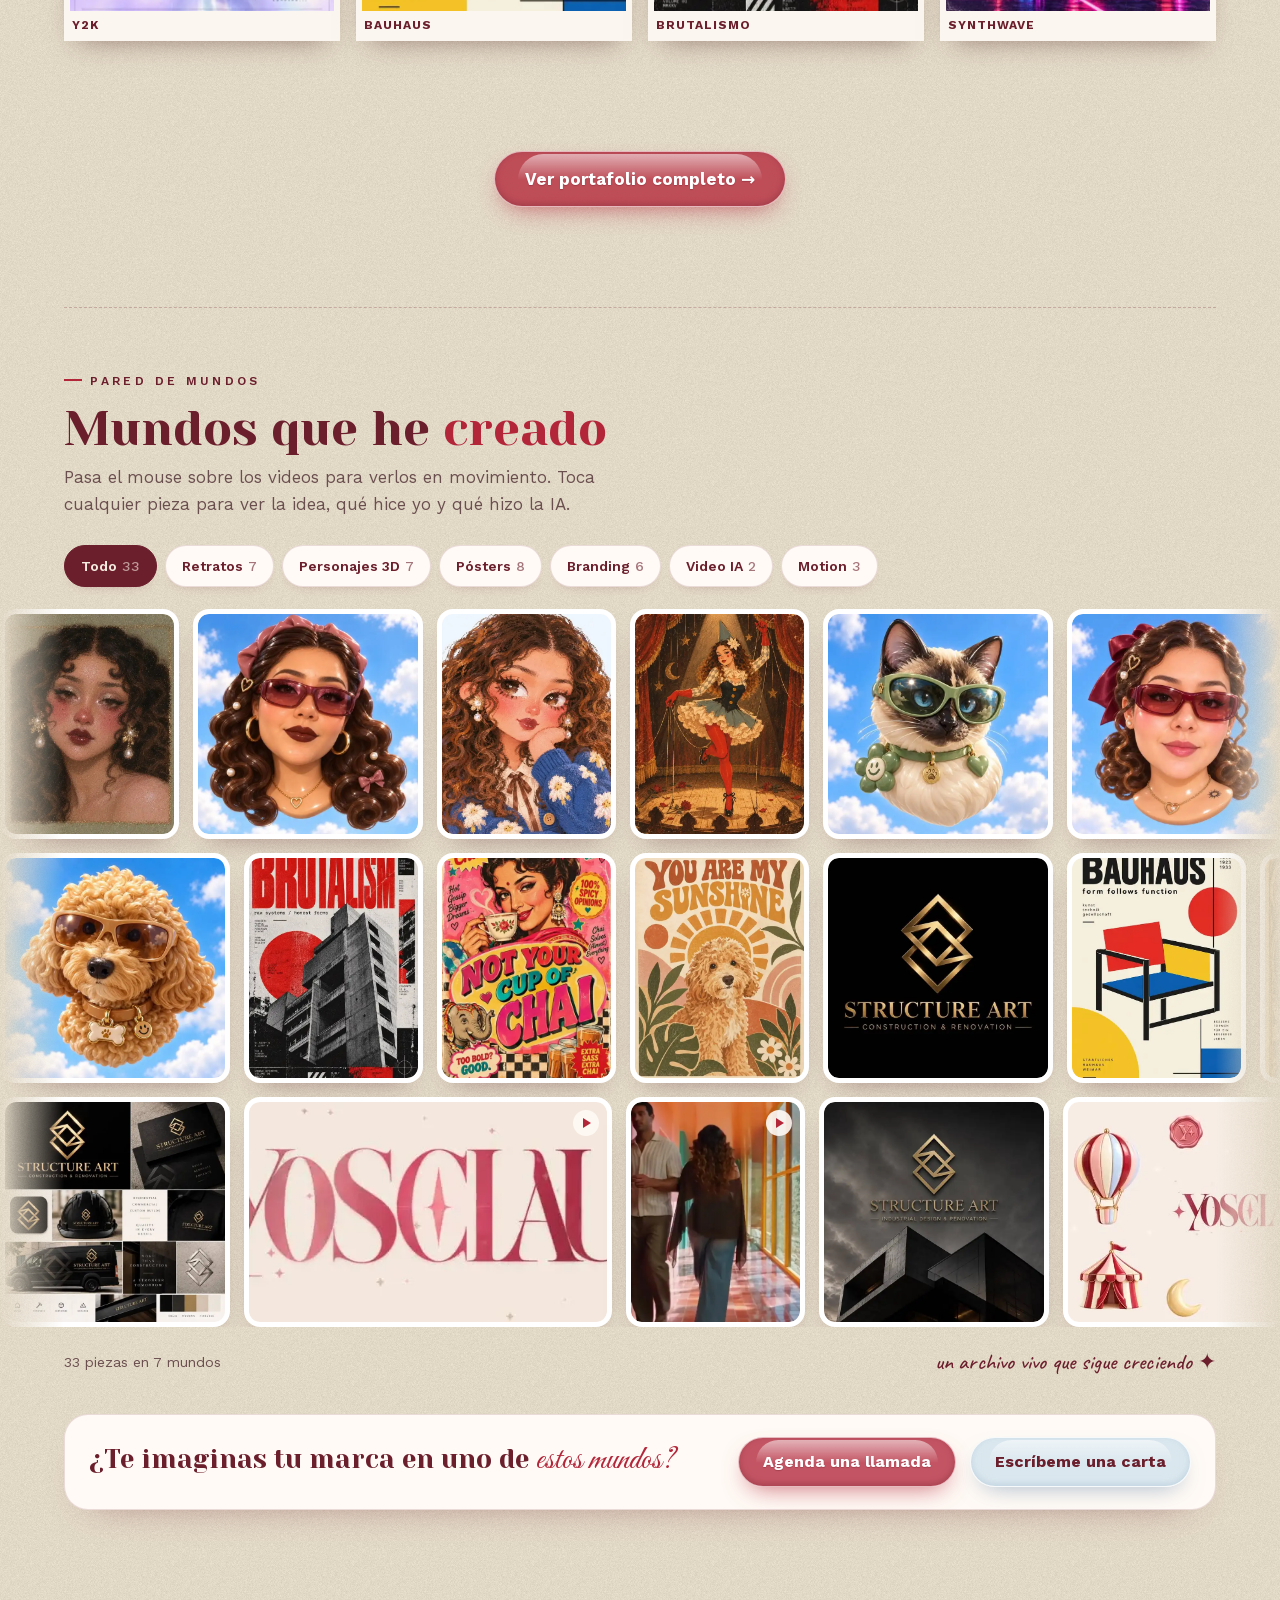
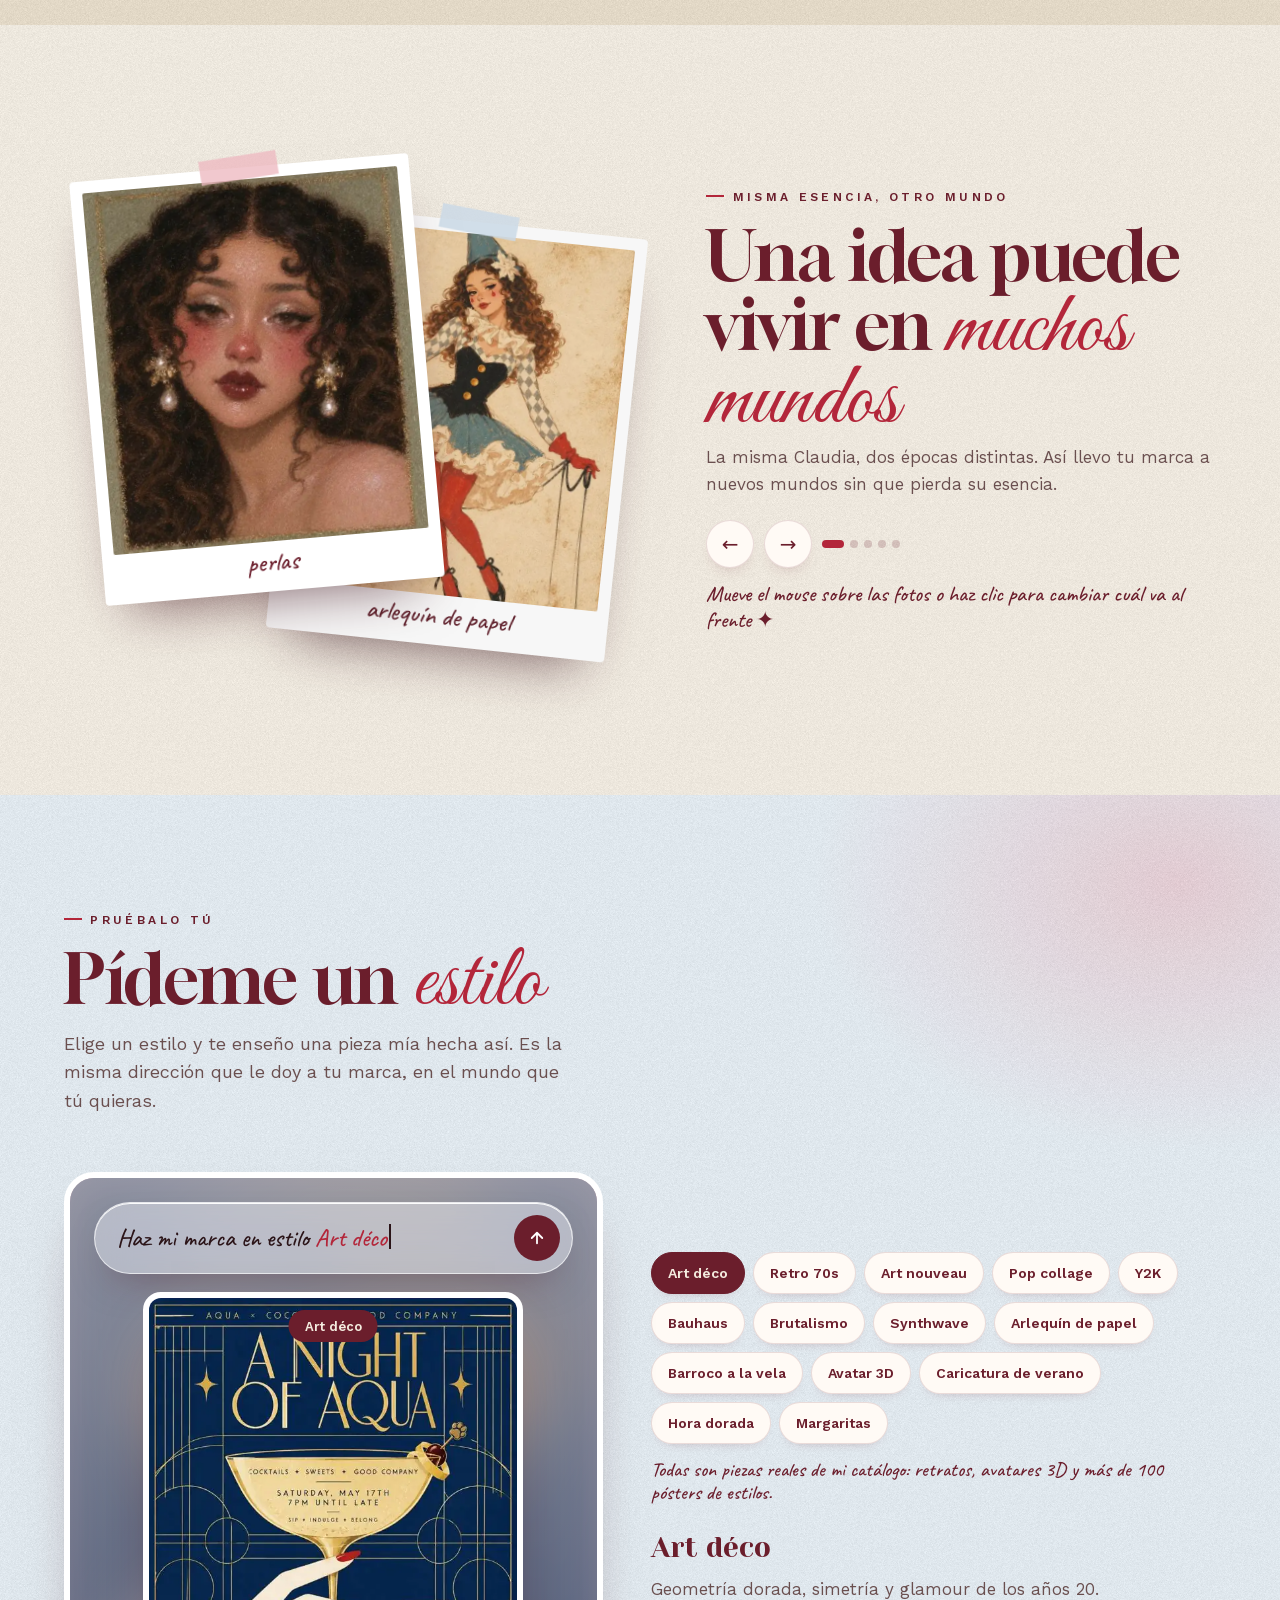
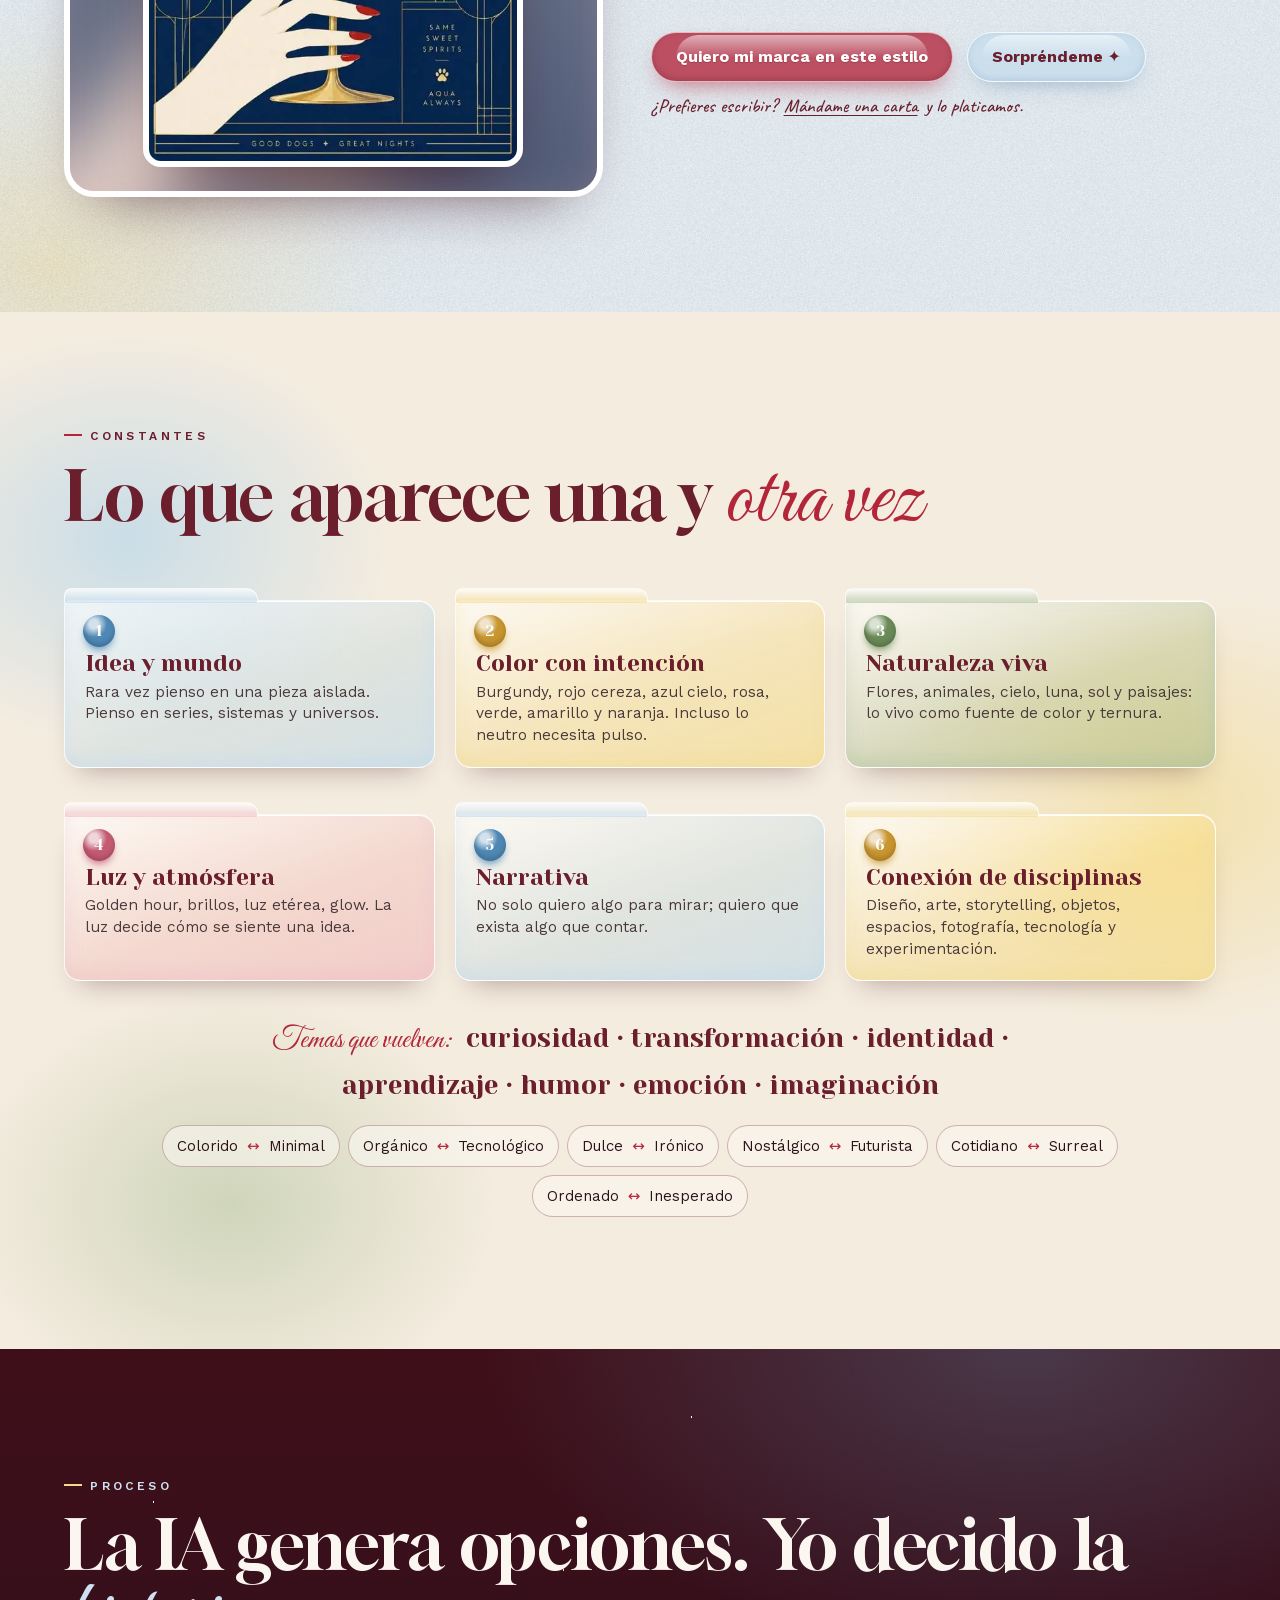
==== commit 001d9c23: "Formulario anti-spam: captcha FormSubmit activado, honeypot oculto, filtro 3 s (v3/index.html)" ====
--- a/v3/index.html
+++ b/v3/index.html
@@ -604,9 +604,8 @@
     <form class="carta" id="carta" action="https://formsubmit.co/yosclauuu@hotmail.com" method="POST" accept-charset="UTF-8" aria-labelledby="carta-saludo">
       <input type="hidden" name="_subject" value="Nueva carta desde yosclau.github.io/v3">
       <input type="hidden" name="_template" value="table">
-      <input type="hidden" name="_captcha" value="false">
       <input type="hidden" name="_next" value="https://yosclau.github.io/v3/#gracias">
-      <input type="text" name="_honey" class="carta-honey" tabindex="-1" autocomplete="off" aria-hidden="true">
+      <input type="text" name="_honey" class="carta-honey" style="display:none" tabindex="-1" autocomplete="off" aria-hidden="true">
 
       <div class="carta-top">
         <p class="carta-para"><span>Para</span> Clau González<br>Chicago, Illinois</p>
@@ -650,6 +649,7 @@
       </div>
       <div class="carta-posdata"><span>Te leo pronto,</span><img class="firma firma-carta" src="media/brand/firma-yosclau.webp" width="480" height="198" alt="Firma: yosclau" loading="lazy"></div>
     </form>
+    <script>(function(){var f=document.getElementById('carta');if(!f)return;var t0=Date.now();f.addEventListener('submit',function(e){if(Date.now()-t0<3000){e.preventDefault();}});})();</script>
   </div>
   <p class="contact-or">¿Prefieres escribirme directo?</p>
   <div class="ctas center">
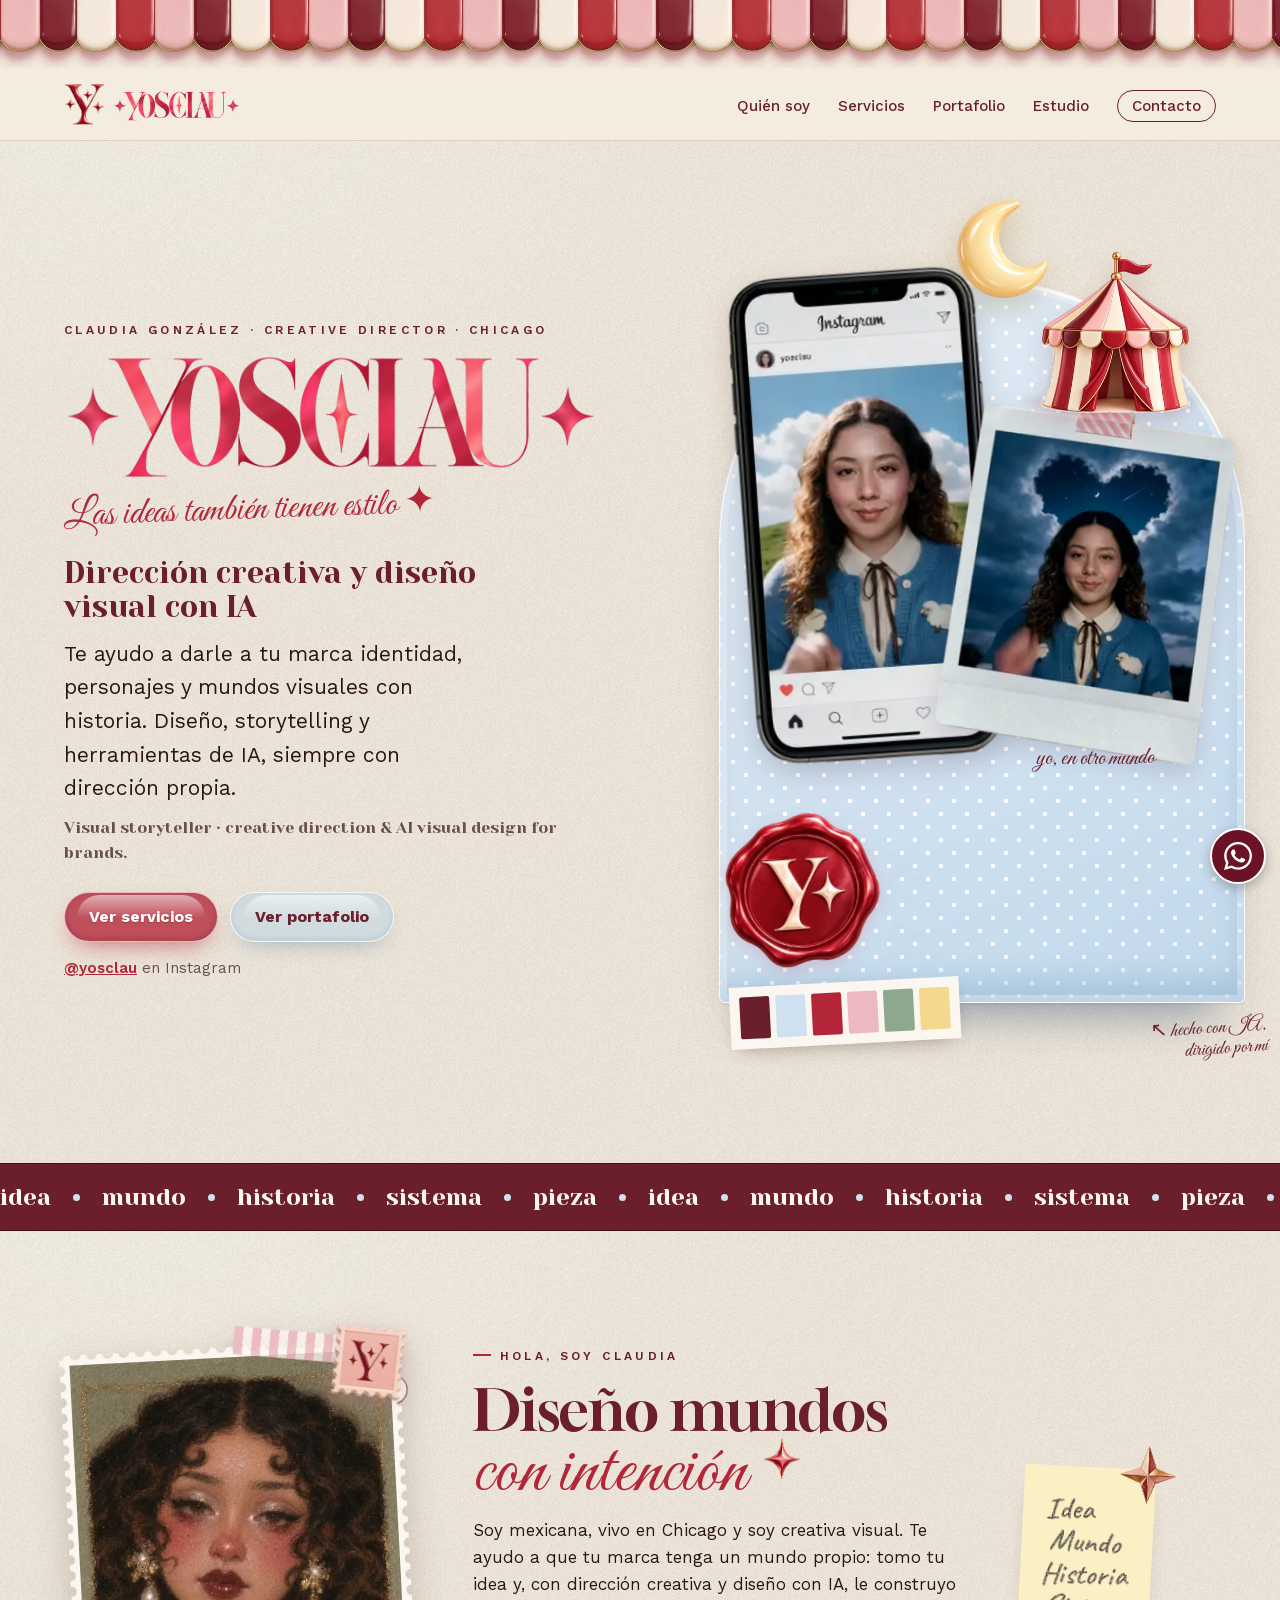
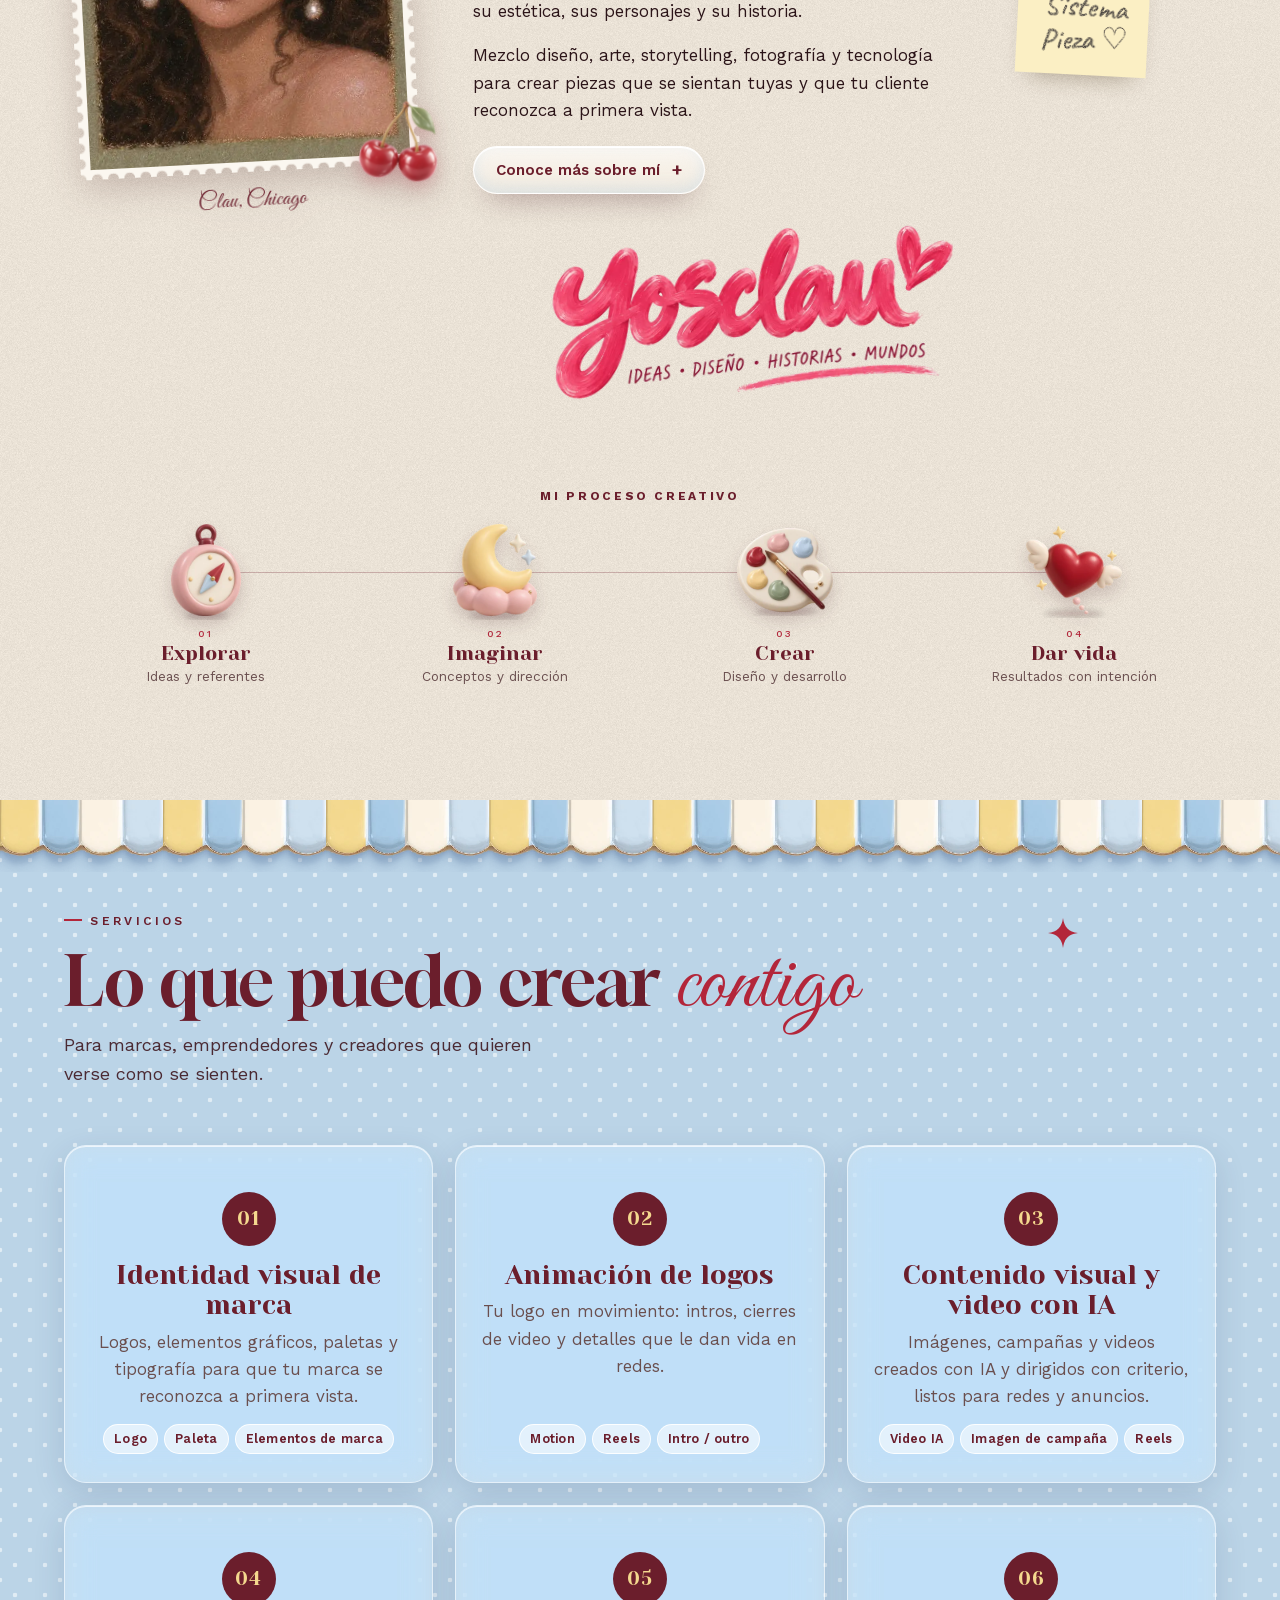
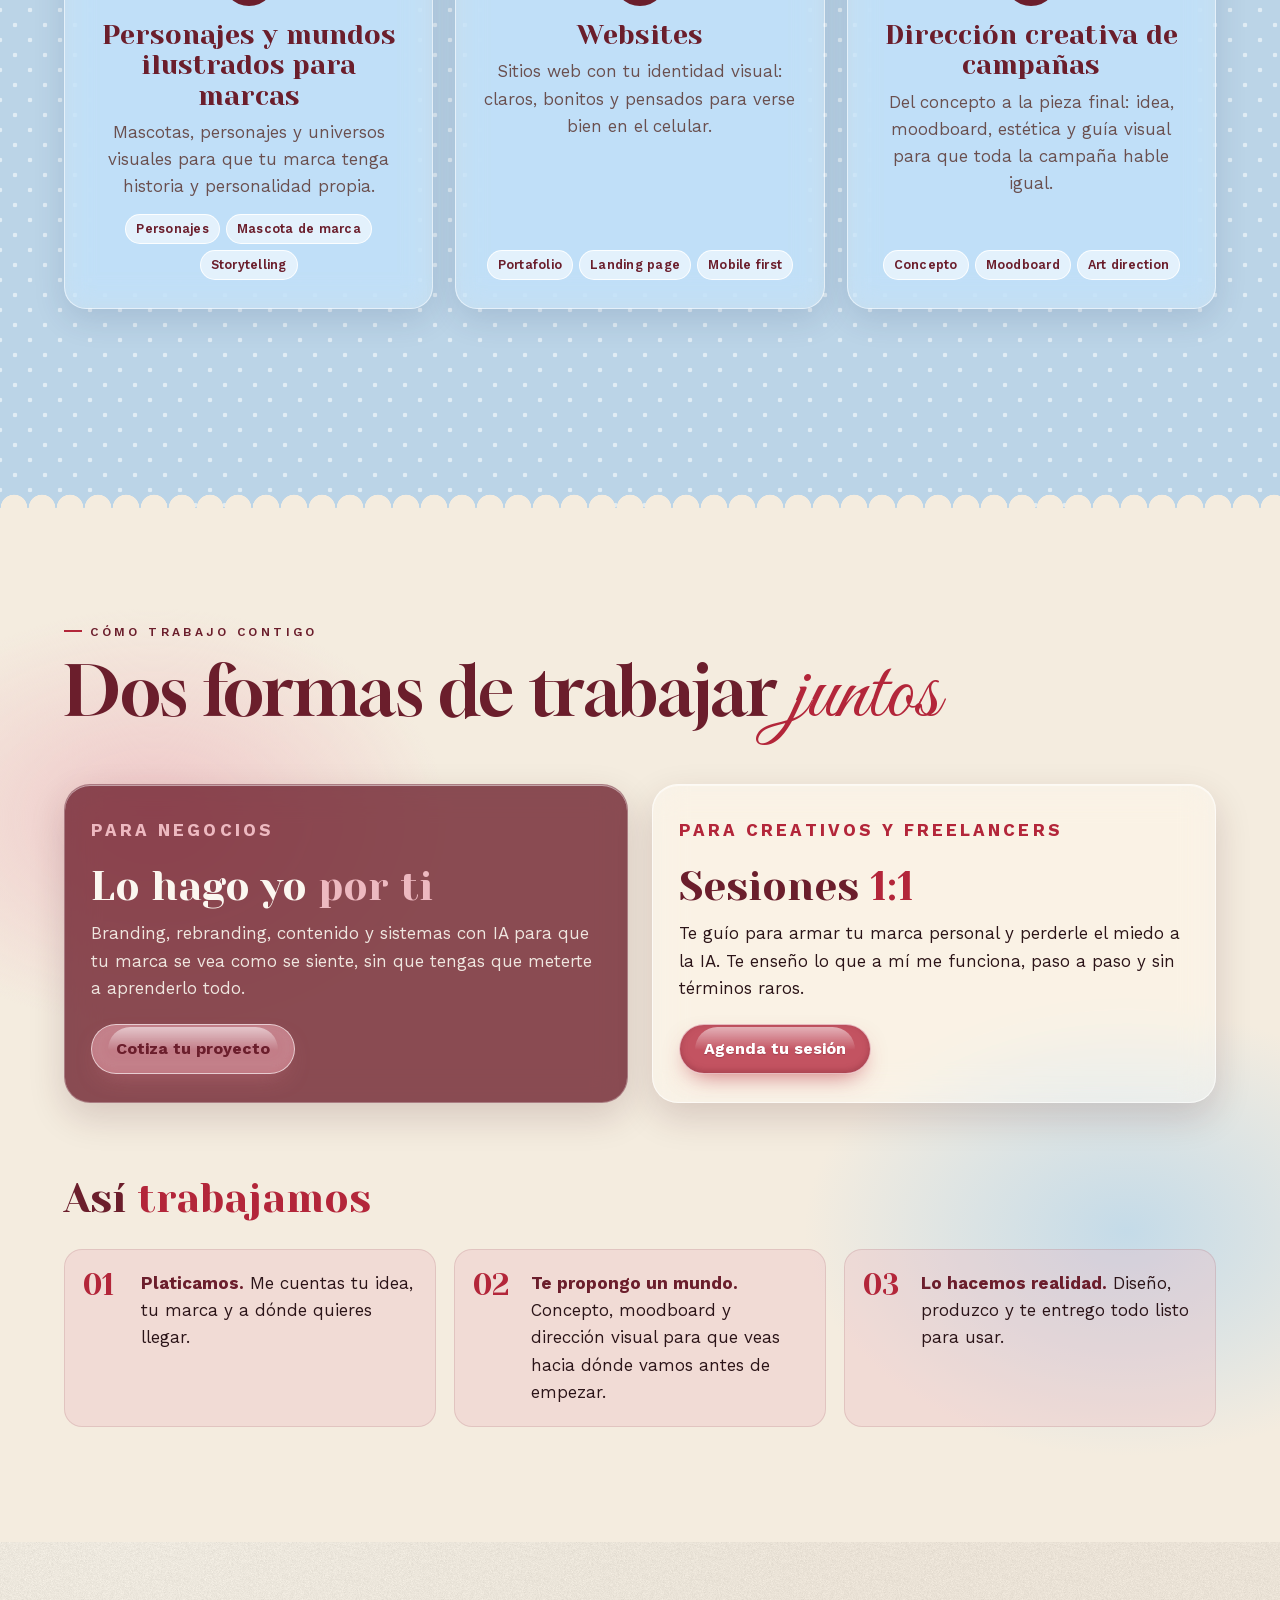
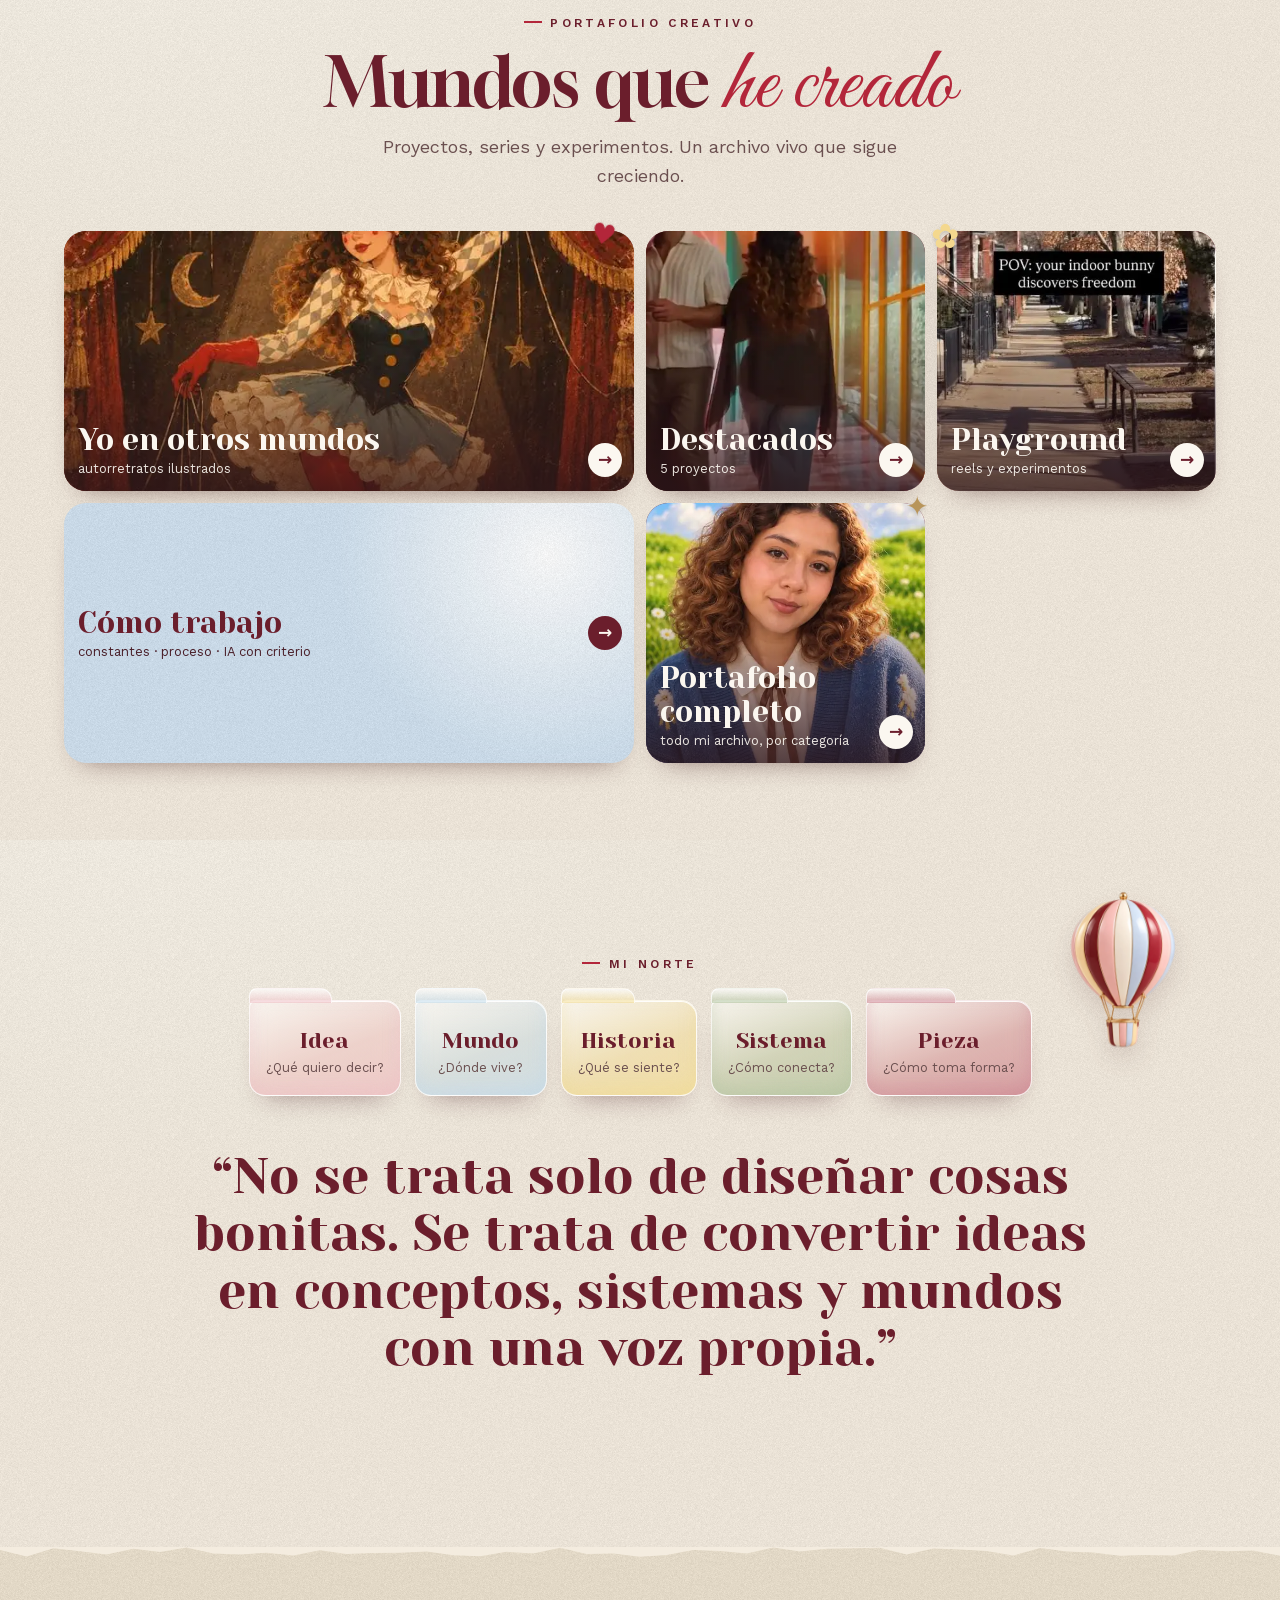
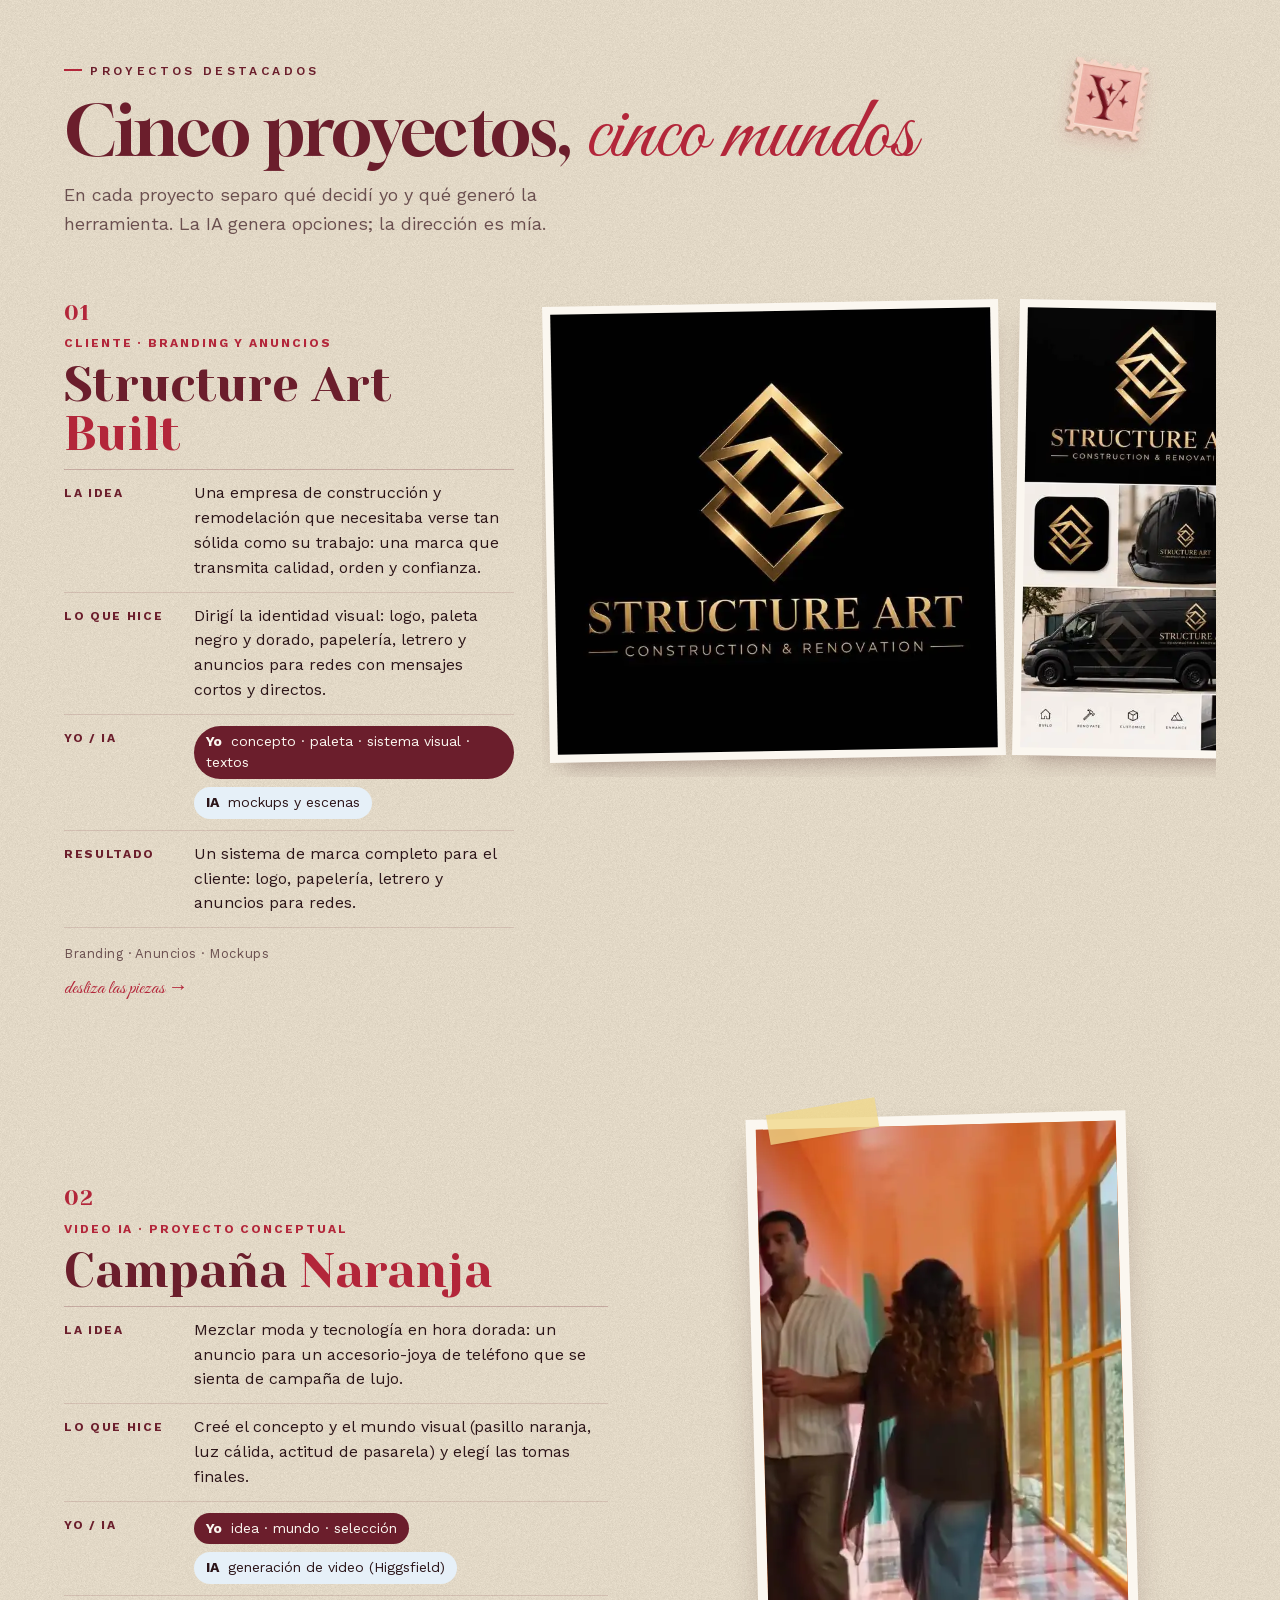
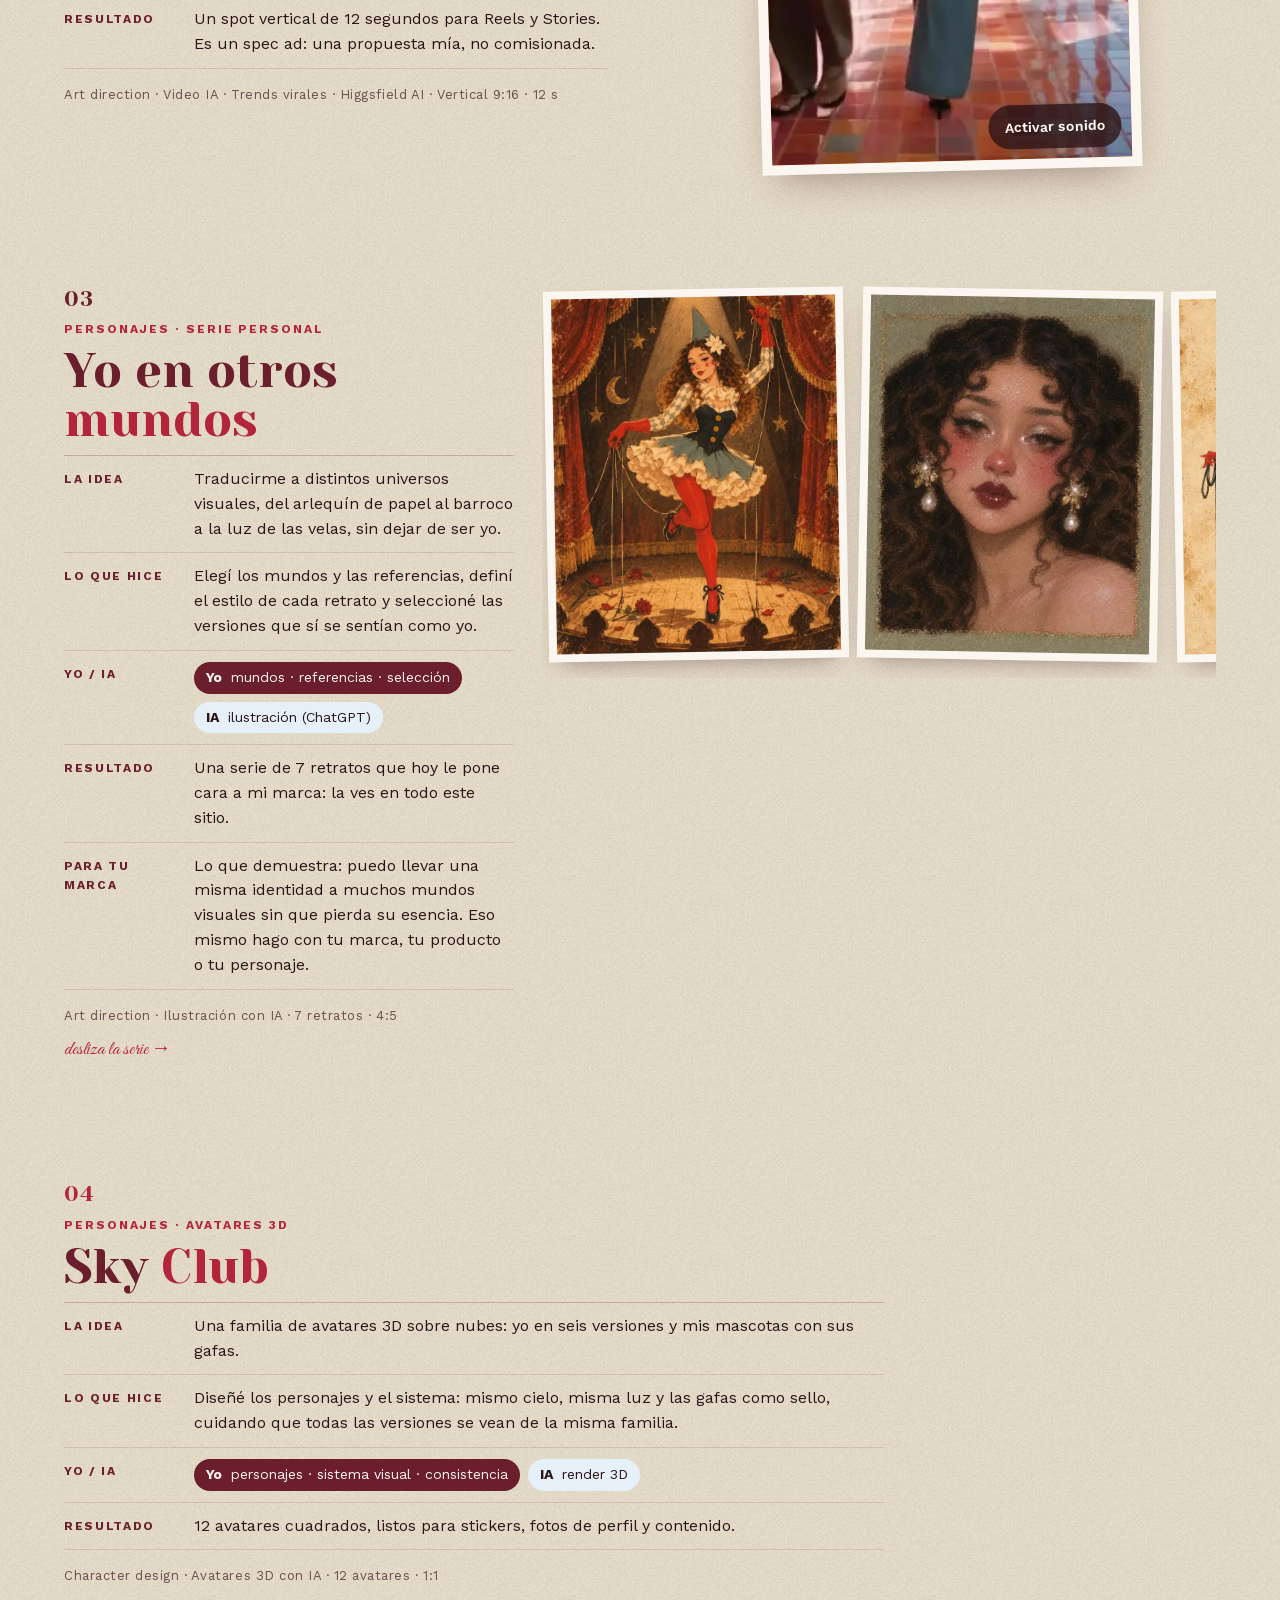
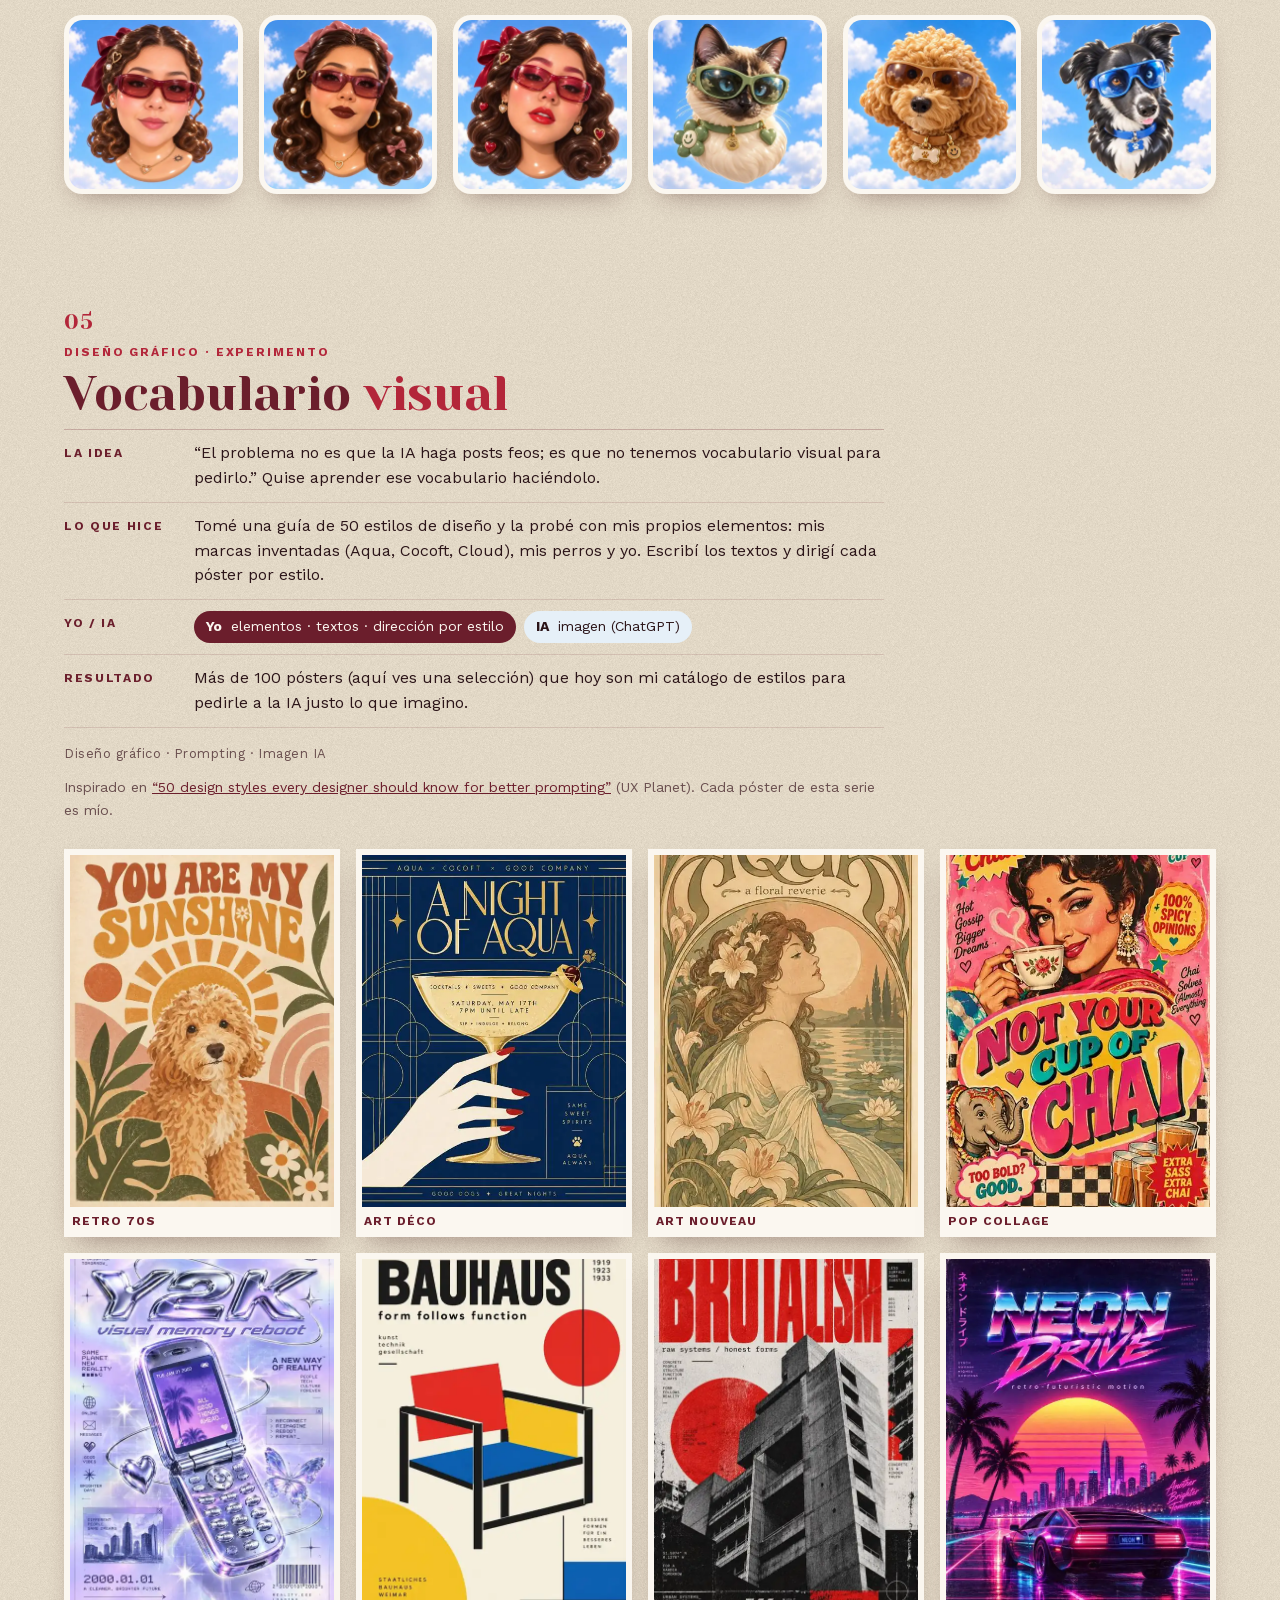
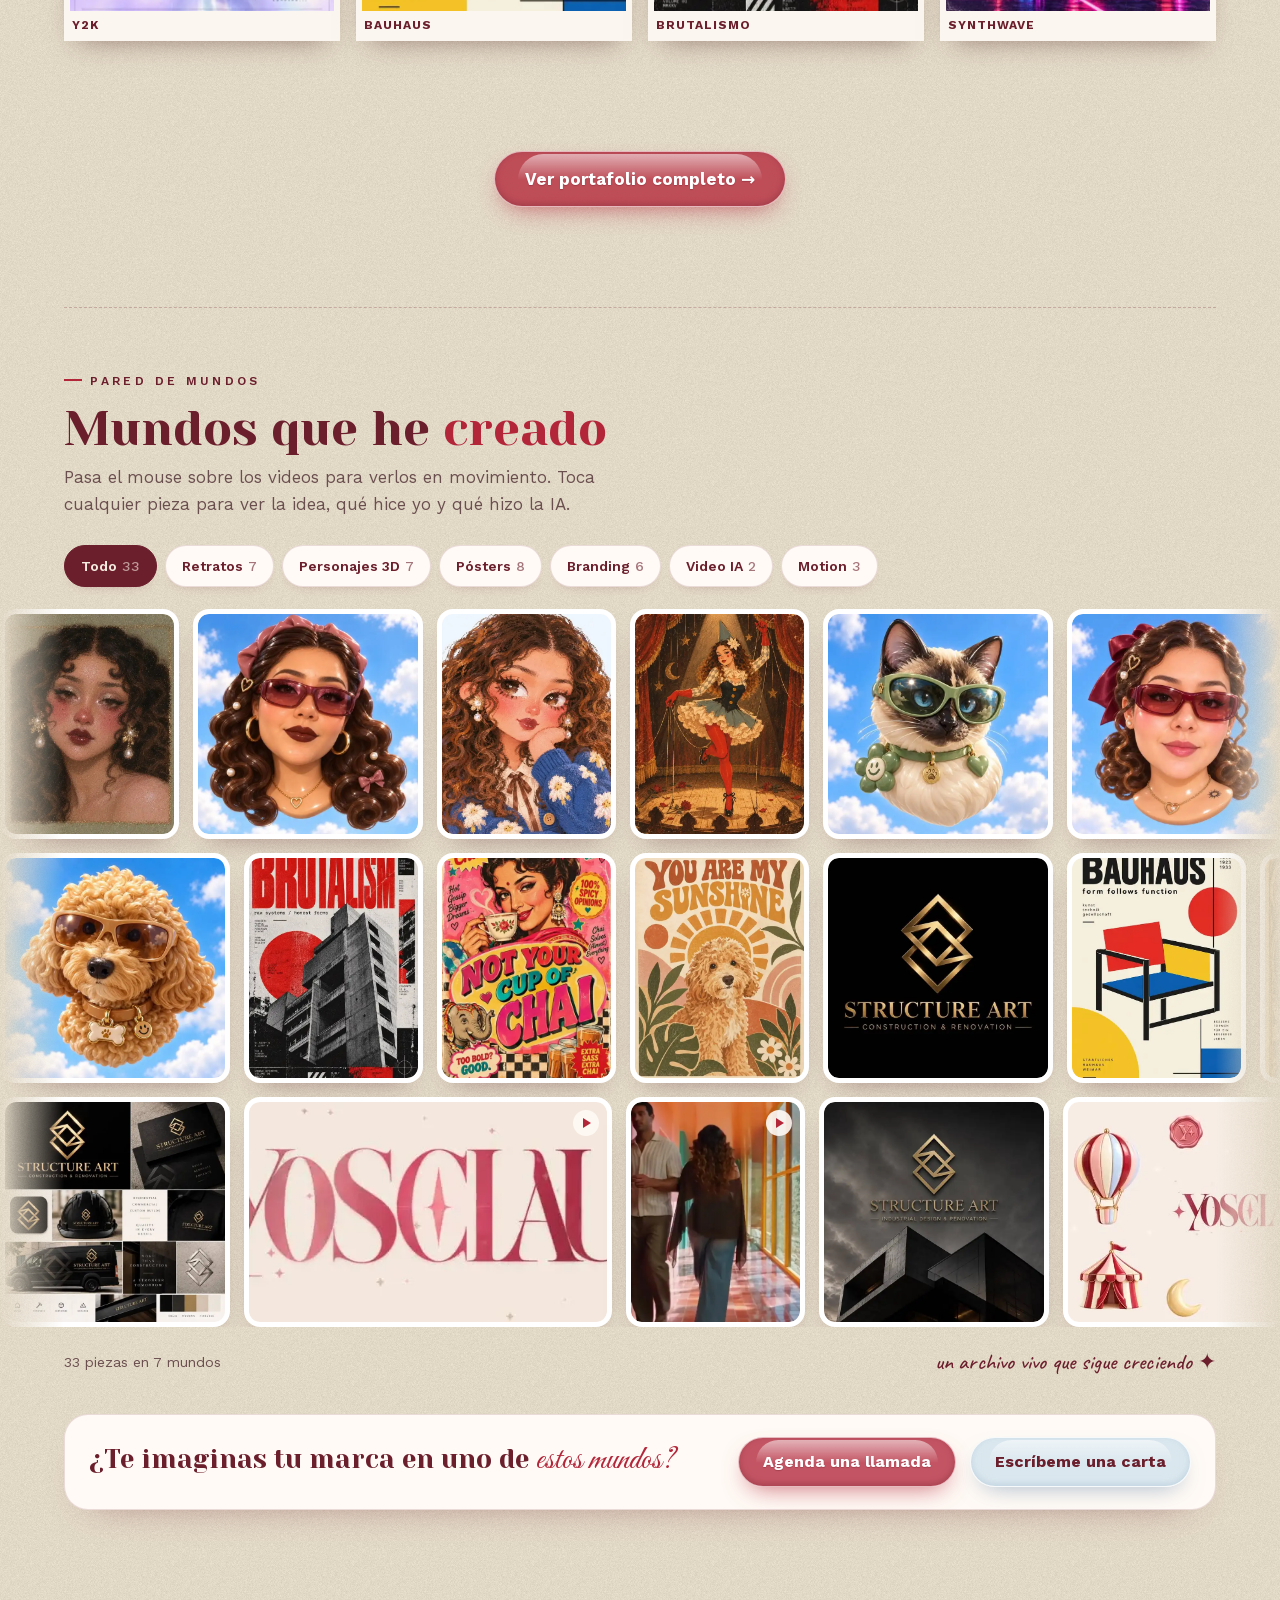
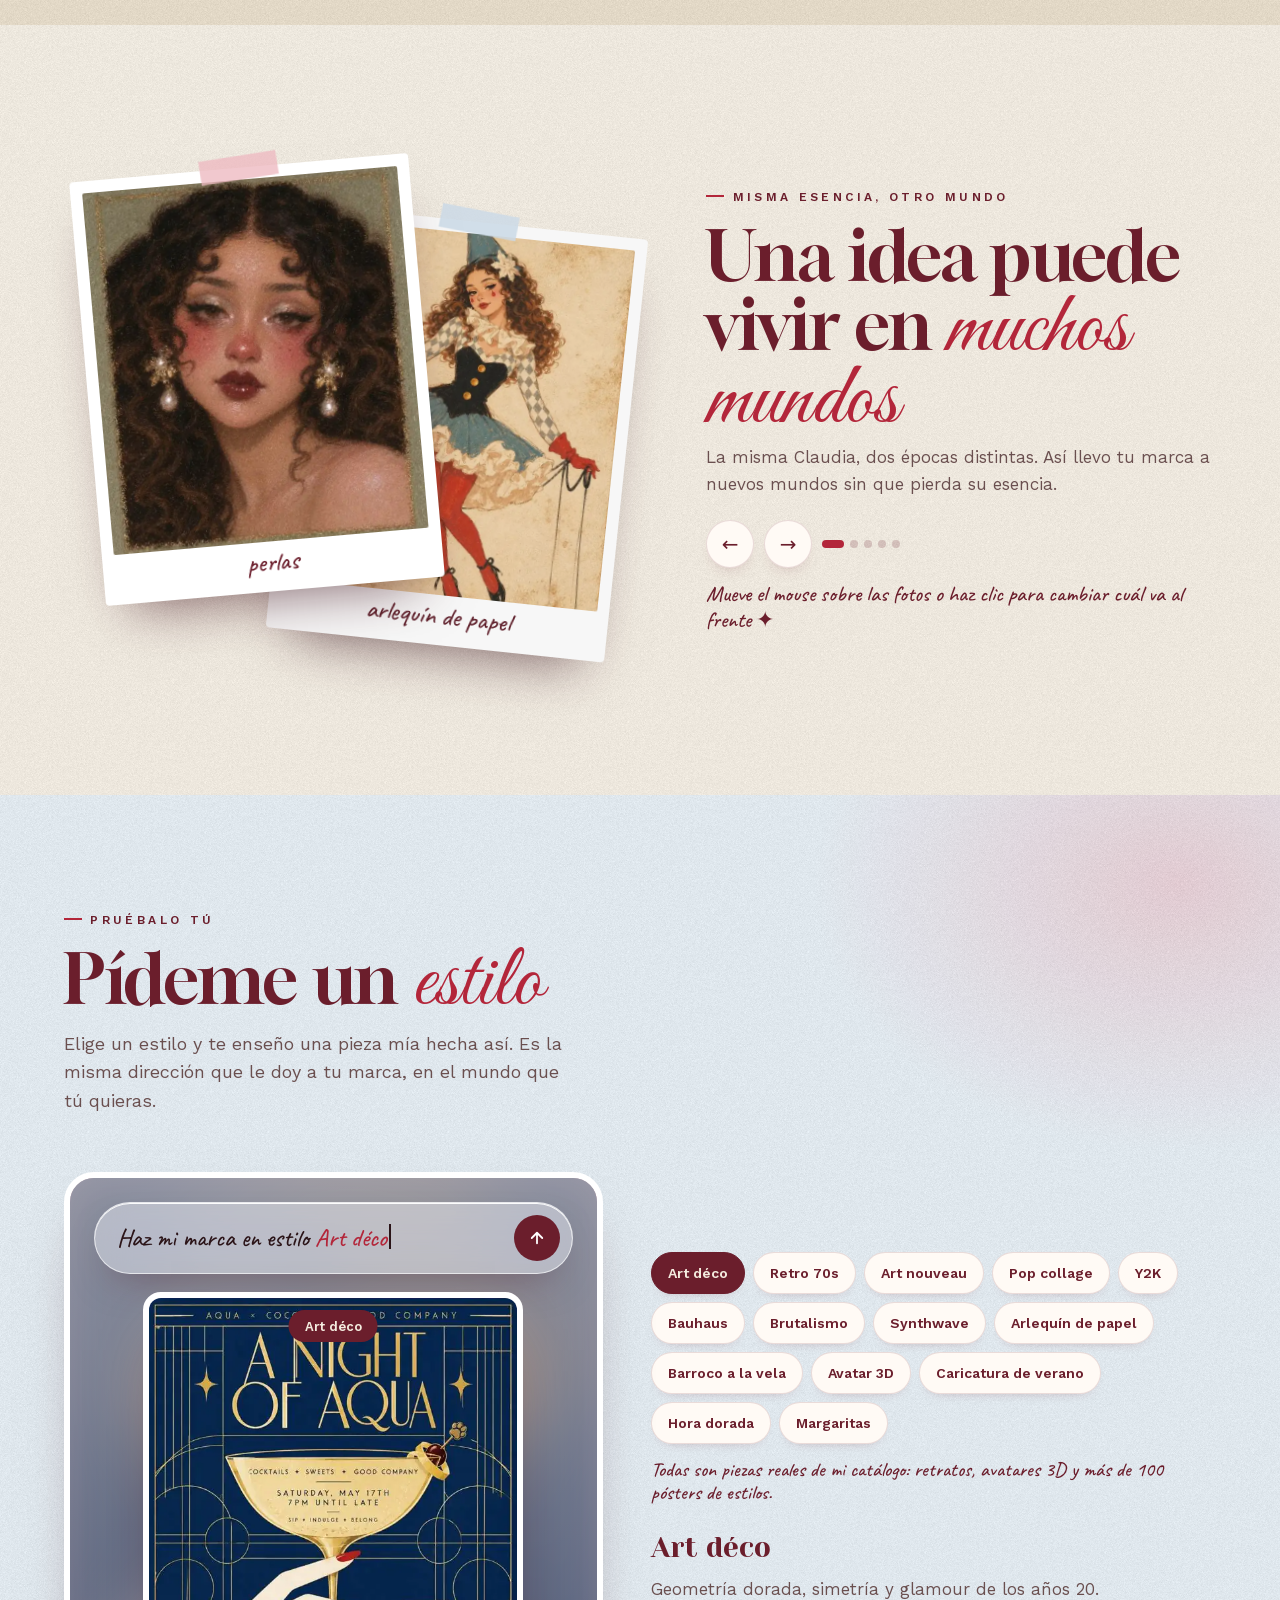
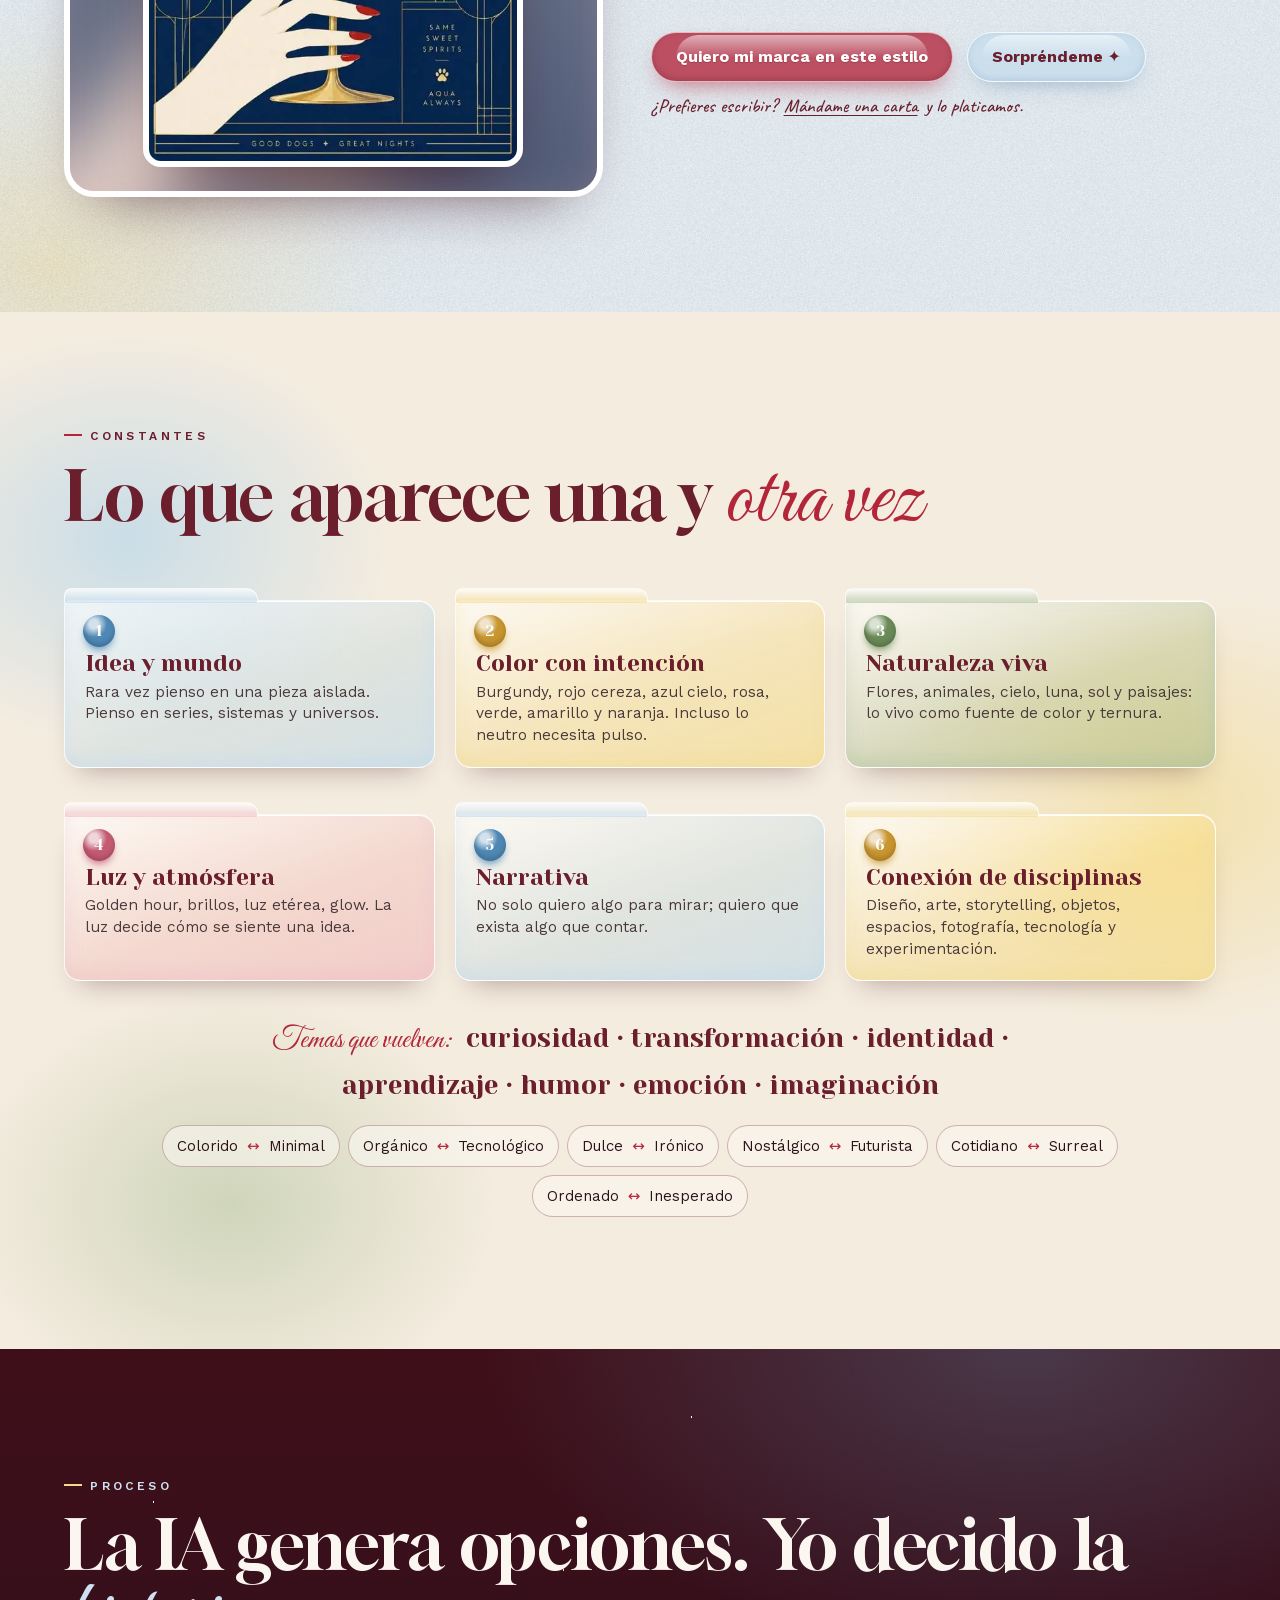
==== commit 78aea9c7: "v3: botones de contacto (WhatsApp flotante + fila WhatsApp/correo/IG al final de la carta, Calendly " ====
--- a/v3/index.html
+++ b/v3/index.html
@@ -651,12 +651,33 @@
     </form>
     <script>(function(){var f=document.getElementById('carta');if(!f)return;var t0=Date.now();f.addEventListener('submit',function(e){if(Date.now()-t0<3000){e.preventDefault();}});})();</script>
   </div>
-  <p class="contact-or">¿Prefieres escribirme directo?</p>
-  <div class="ctas center">
-    <a class="btn btn-cream" href="mailto:hola@yosclau.com">Escríbeme por correo</a>
-    <a class="btn btn-ghost" href="https://calendly.com/yosclauuu/30min" target="_blank" rel="noopener">Agenda una llamada</a>
-    <a class="btn btn-ghost" href="https://instagram.com/yosclau" target="_blank" rel="noopener">Instagram</a>
-  </div>
+<!-- YS-DIRECTO start -->
+  <style>
+  .ys-directo{max-width:640px;margin:40px auto 0;text-align:center}
+  .ys-directo-t{font-family:'Gloock',Georgia,serif;font-weight:400;font-size:clamp(24px,5.4vw,32px);line-height:1.15;color:#fff;margin:0 0 16px}
+  .ys-directo-s{font-family:'Work Sans',system-ui,sans-serif;font-size:16px;color:rgba(251,247,240,.82);margin:0 0 18px}
+  .ys-directo-row{display:flex;flex-wrap:wrap;justify-content:center;gap:12px;list-style:none;margin:0;padding:0}
+  .ys-directo-row li{margin:0}
+  .ys-dbtn{display:inline-flex;align-items:center;justify-content:center;gap:10px;min-height:52px;padding:13px 22px;border-radius:999px;background:#fff;color:#6B1324;font-family:'Work Sans',system-ui,sans-serif;font-weight:600;font-size:16px;line-height:1.1;text-decoration:none;border:2px solid #fff;transition:background .2s ease,color .2s ease}
+  .ys-dbtn svg{width:22px;height:22px;flex:none}
+  .ys-dbtn:hover{background:#F4ECDF}
+  .ys-dbtn-wa{background:#6B1324;color:#fff}
+  .ys-dbtn-wa:hover{background:#86182e;color:#fff}
+  .ys-dbtn:focus-visible{outline:3px solid #EDB9C0;outline-offset:3px}
+  .ys-directo-cal{font-family:'Work Sans',system-ui,sans-serif;font-size:15px;color:rgba(251,247,240,.8);margin:16px 0 0}
+  .ys-directo-cal a{color:#fff;text-decoration:underline;text-underline-offset:3px}
+  @media (max-width:520px){.ys-directo-row{flex-direction:column;align-items:stretch;padding:0 6px}.ys-dbtn{width:100%}}
+  </style>
+  <div class="ys-directo" id="directo">
+    <p class="ys-directo-t">¿Prefieres escribirme directo?</p>
+    <ul class="ys-directo-row">
+      <li><a class="ys-dbtn ys-dbtn-wa" href="https://wa.me/14708409308?text=%C2%A1Hola%20Claudia%21%20Vi%20tu%20web%20y%20quiero%20cotizar%20un%20proyecto%20%F0%9F%98%8A" target="_blank" rel="noopener" aria-label="Escríbeme por WhatsApp"><svg viewBox="0 0 24 24" aria-hidden="true" focusable="false"><path fill="currentColor" d="M17.472 14.382c-.297-.149-1.758-.867-2.03-.967-.273-.099-.471-.148-.67.15-.197.297-.767.966-.94 1.164-.173.199-.347.223-.644.075-.297-.15-1.255-.463-2.39-1.475-.883-.788-1.48-1.761-1.653-2.059-.173-.297-.018-.458.13-.606.134-.133.298-.347.446-.52.149-.174.198-.298.298-.497.099-.198.05-.371-.025-.52-.075-.149-.669-1.612-.916-2.207-.242-.579-.487-.5-.669-.51-.173-.008-.371-.01-.57-.01-.198 0-.52.074-.792.372-.272.297-1.04 1.016-1.04 2.479 0 1.462 1.065 2.875 1.213 3.074.149.198 2.096 3.2 5.077 4.487.709.306 1.262.489 1.694.625.712.227 1.36.195 1.871.118.571-.085 1.758-.719 2.006-1.413.248-.694.248-1.289.173-1.413-.074-.124-.272-.198-.57-.347m-5.421 7.403h-.004a9.87 9.87 0 01-5.031-1.378l-.361-.214-3.741.982.998-3.648-.235-.374a9.86 9.86 0 01-1.51-5.26c.001-5.45 4.436-9.884 9.888-9.884 2.64 0 5.122 1.03 6.988 2.898a9.825 9.825 0 012.893 6.994c-.003 5.45-4.437 9.884-9.885 9.884m8.413-18.297A11.815 11.815 0 0012.05 0C5.495 0 .16 5.335.157 11.892c0 2.096.547 4.142 1.588 5.945L.057 24l6.305-1.654a11.882 11.882 0 005.683 1.448h.005c6.554 0 11.89-5.335 11.893-11.893a11.821 11.821 0 00-3.48-8.413Z"/></svg><span>WhatsApp</span></a></li>
+      <li><a class="ys-dbtn" href="mailto:hola@yosclau.com?subject=Cotizaci%C3%B3n" aria-label="Escríbeme a hola@yosclau.com"><svg viewBox="0 0 24 24" aria-hidden="true" focusable="false"><rect x="2.5" y="5" width="19" height="14" rx="3" fill="none" stroke="currentColor" stroke-width="2"/><path d="M3.5 6.5l8.5 6.5 8.5-6.5" fill="none" stroke="currentColor" stroke-width="2" stroke-linejoin="round"/></svg><span>hola@yosclau.com</span></a></li>
+      <li><a class="ys-dbtn" href="https://instagram.com/yosclau" target="_blank" rel="noopener" aria-label="Instagram @yosclau"><svg viewBox="0 0 24 24" aria-hidden="true" focusable="false"><rect x="3" y="3" width="18" height="18" rx="5" fill="none" stroke="currentColor" stroke-width="2"/><circle cx="12" cy="12" r="4.2" fill="none" stroke="currentColor" stroke-width="2"/><circle cx="17.4" cy="6.6" r="1.3" fill="currentColor"/></svg><span>@yosclau</span></a></li>
+    </ul>
+    <p class="ys-directo-cal">o <a href="https://calendly.com/yosclauuu/30min" target="_blank" rel="noopener">agenda una llamada de 30 min</a></p>
+  </div>
+  <!-- YS-DIRECTO end -->
   <p class="fe script">Yo te tengo fe <span aria-hidden="true">✦</span></p>
 </section>
 </main>
@@ -700,5 +721,27 @@
 var io=new IntersectionObserver(function(es){es.forEach(function(e){if(e.isIntersecting){n.classList.add('escribe');io.disconnect();}});},{threshold:0.45});
 io.observe(n);})();
 </script>
+<!-- YS-WA-FAB start (boton flotante WhatsApp) -->
+<style>
+.ys-wa-fab{position:fixed;right:max(14px,env(safe-area-inset-right));bottom:max(16px,calc(env(safe-area-inset-bottom) + 10px));z-index:900;width:56px;height:56px;border-radius:50%;display:grid;place-items:center;background:#6B1324;color:#fff;border:2px solid #fff;box-shadow:0 4px 12px rgba(46,14,20,.28);text-decoration:none;-webkit-tap-highlight-color:transparent;transition:opacity .25s ease,visibility .25s}
+.ys-wa-fab svg{width:28px;height:28px;display:block}
+.ys-wa-fab:hover{background:#86182e}
+.ys-wa-fab:focus-visible{outline:3px solid #EDB9C0;outline-offset:3px}
+.ys-wa-fab.ys-oculto{opacity:0;visibility:hidden;pointer-events:none}
+@media print{.ys-wa-fab{display:none}}
+</style>
+<a class="ys-wa-fab" id="ys-wa-fab" href="https://wa.me/14708409308?text=%C2%A1Hola%20Claudia%21%20Vi%20tu%20web%20y%20quiero%20cotizar%20un%20proyecto%20%F0%9F%98%8A" target="_blank" rel="noopener" aria-label="Escríbeme por WhatsApp" title="Escríbeme por WhatsApp"><svg viewBox="0 0 24 24" aria-hidden="true" focusable="false"><path fill="currentColor" d="M17.472 14.382c-.297-.149-1.758-.867-2.03-.967-.273-.099-.471-.148-.67.15-.197.297-.767.966-.94 1.164-.173.199-.347.223-.644.075-.297-.15-1.255-.463-2.39-1.475-.883-.788-1.48-1.761-1.653-2.059-.173-.297-.018-.458.13-.606.134-.133.298-.347.446-.52.149-.174.198-.298.298-.497.099-.198.05-.371-.025-.52-.075-.149-.669-1.612-.916-2.207-.242-.579-.487-.5-.669-.51-.173-.008-.371-.01-.57-.01-.198 0-.52.074-.792.372-.272.297-1.04 1.016-1.04 2.479 0 1.462 1.065 2.875 1.213 3.074.149.198 2.096 3.2 5.077 4.487.709.306 1.262.489 1.694.625.712.227 1.36.195 1.871.118.571-.085 1.758-.719 2.006-1.413.248-.694.248-1.289.173-1.413-.074-.124-.272-.198-.57-.347m-5.421 7.403h-.004a9.87 9.87 0 01-5.031-1.378l-.361-.214-3.741.982.998-3.648-.235-.374a9.86 9.86 0 01-1.51-5.26c.001-5.45 4.436-9.884 9.888-9.884 2.64 0 5.122 1.03 6.988 2.898a9.825 9.825 0 012.893 6.994c-.003 5.45-4.437 9.884-9.885 9.884m8.413-18.297A11.815 11.815 0 0012.05 0C5.495 0 .16 5.335.157 11.892c0 2.096.547 4.142 1.588 5.945L.057 24l6.305-1.654a11.882 11.882 0 005.683 1.448h.005c6.554 0 11.89-5.335 11.893-11.893a11.821 11.821 0 00-3.48-8.413Z"/></svg></a>
+<script>
+(function(){var b=document.getElementById('ys-wa-fab');if(!b)return;
+var vis=new Set(),foco=false;
+function upd(){b.classList.toggle('ys-oculto',foco||vis.size>0);}
+if('IntersectionObserver' in window){
+var io=new IntersectionObserver(function(es){es.forEach(function(e){if(e.isIntersecting)vis.add(e.target);else vis.delete(e.target);});upd();},{rootMargin:'0px 0px -10px 0px'});
+document.querySelectorAll('.footer,footer,.ys-directo,.btn-carta,form button[type=submit]').forEach(function(el){io.observe(el);});}
+document.addEventListener('focusin',function(e){var t=e.target;foco=!!(t&&t.matches&&t.matches('input,textarea,select'));upd();});
+document.addEventListener('focusout',function(){foco=false;setTimeout(upd,60);});
+})();
+</script>
+<!-- YS-WA-FAB end -->
 </body>
 </html>
